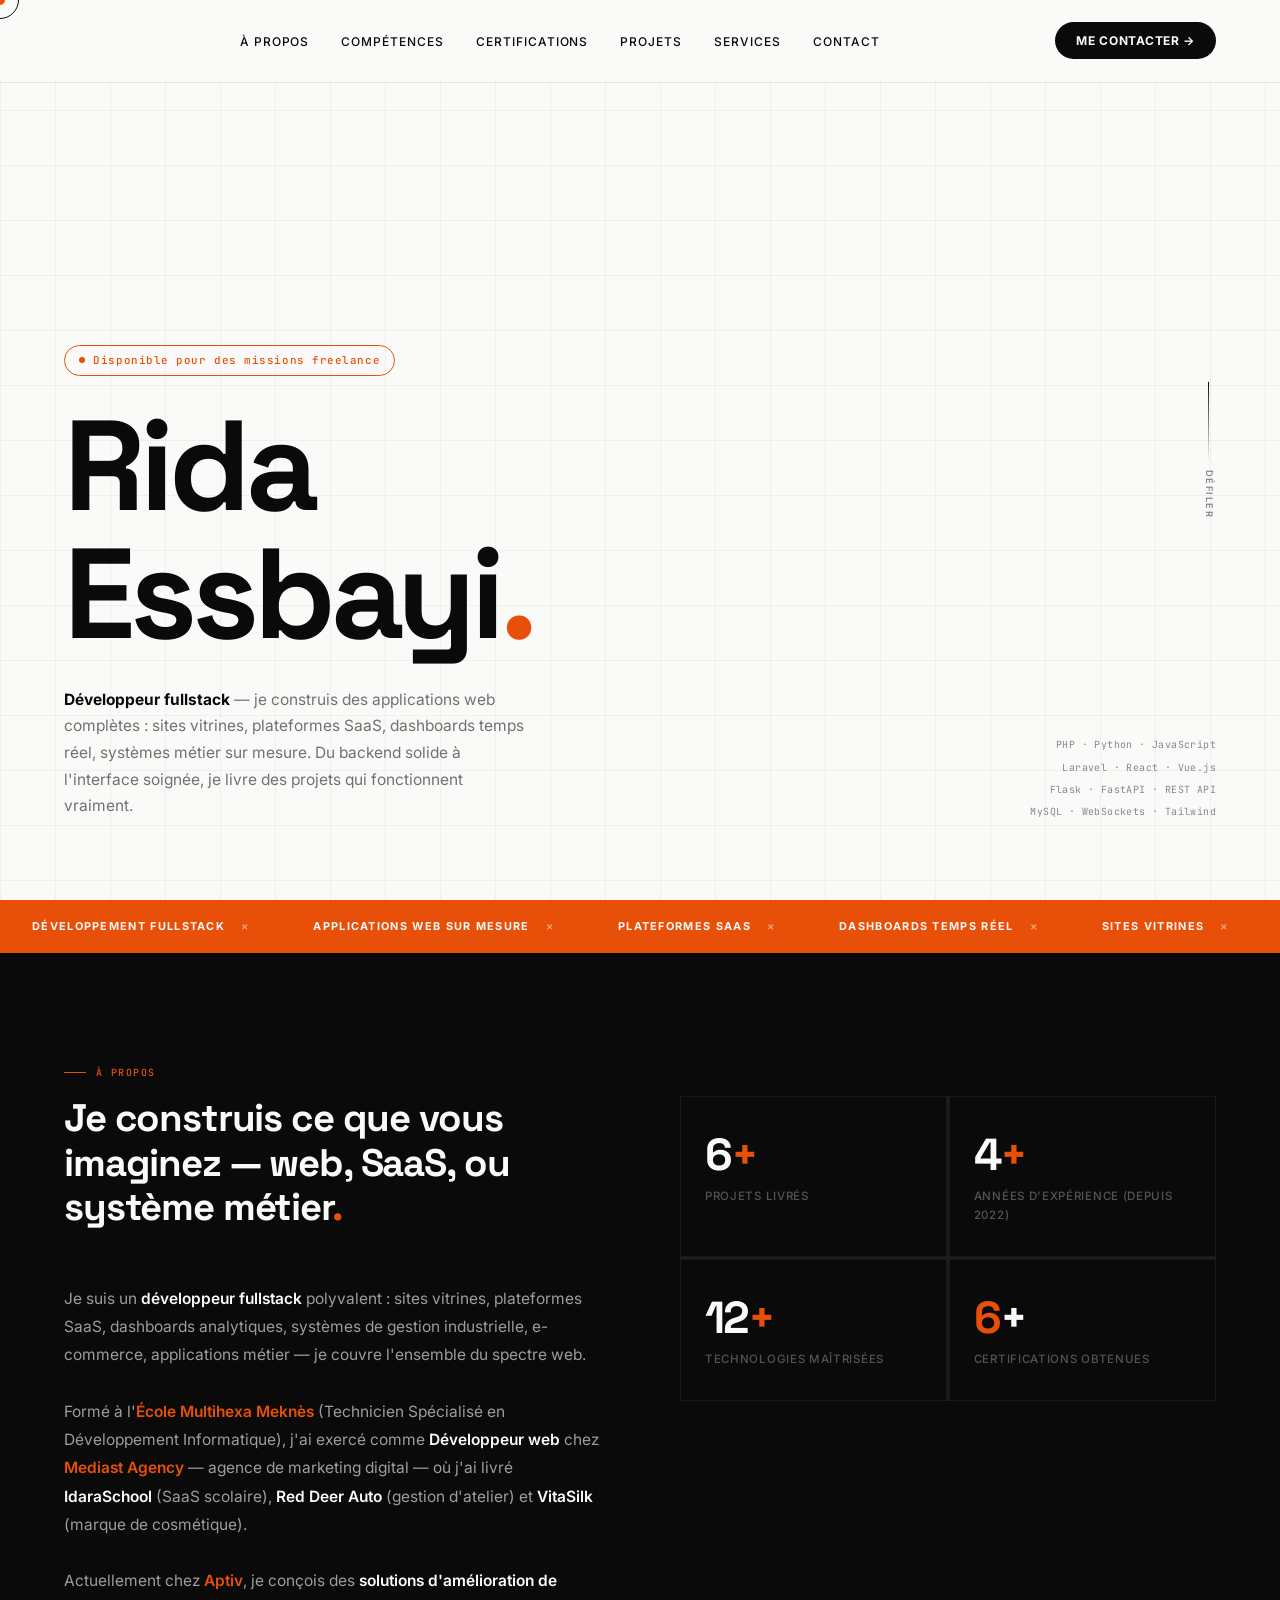
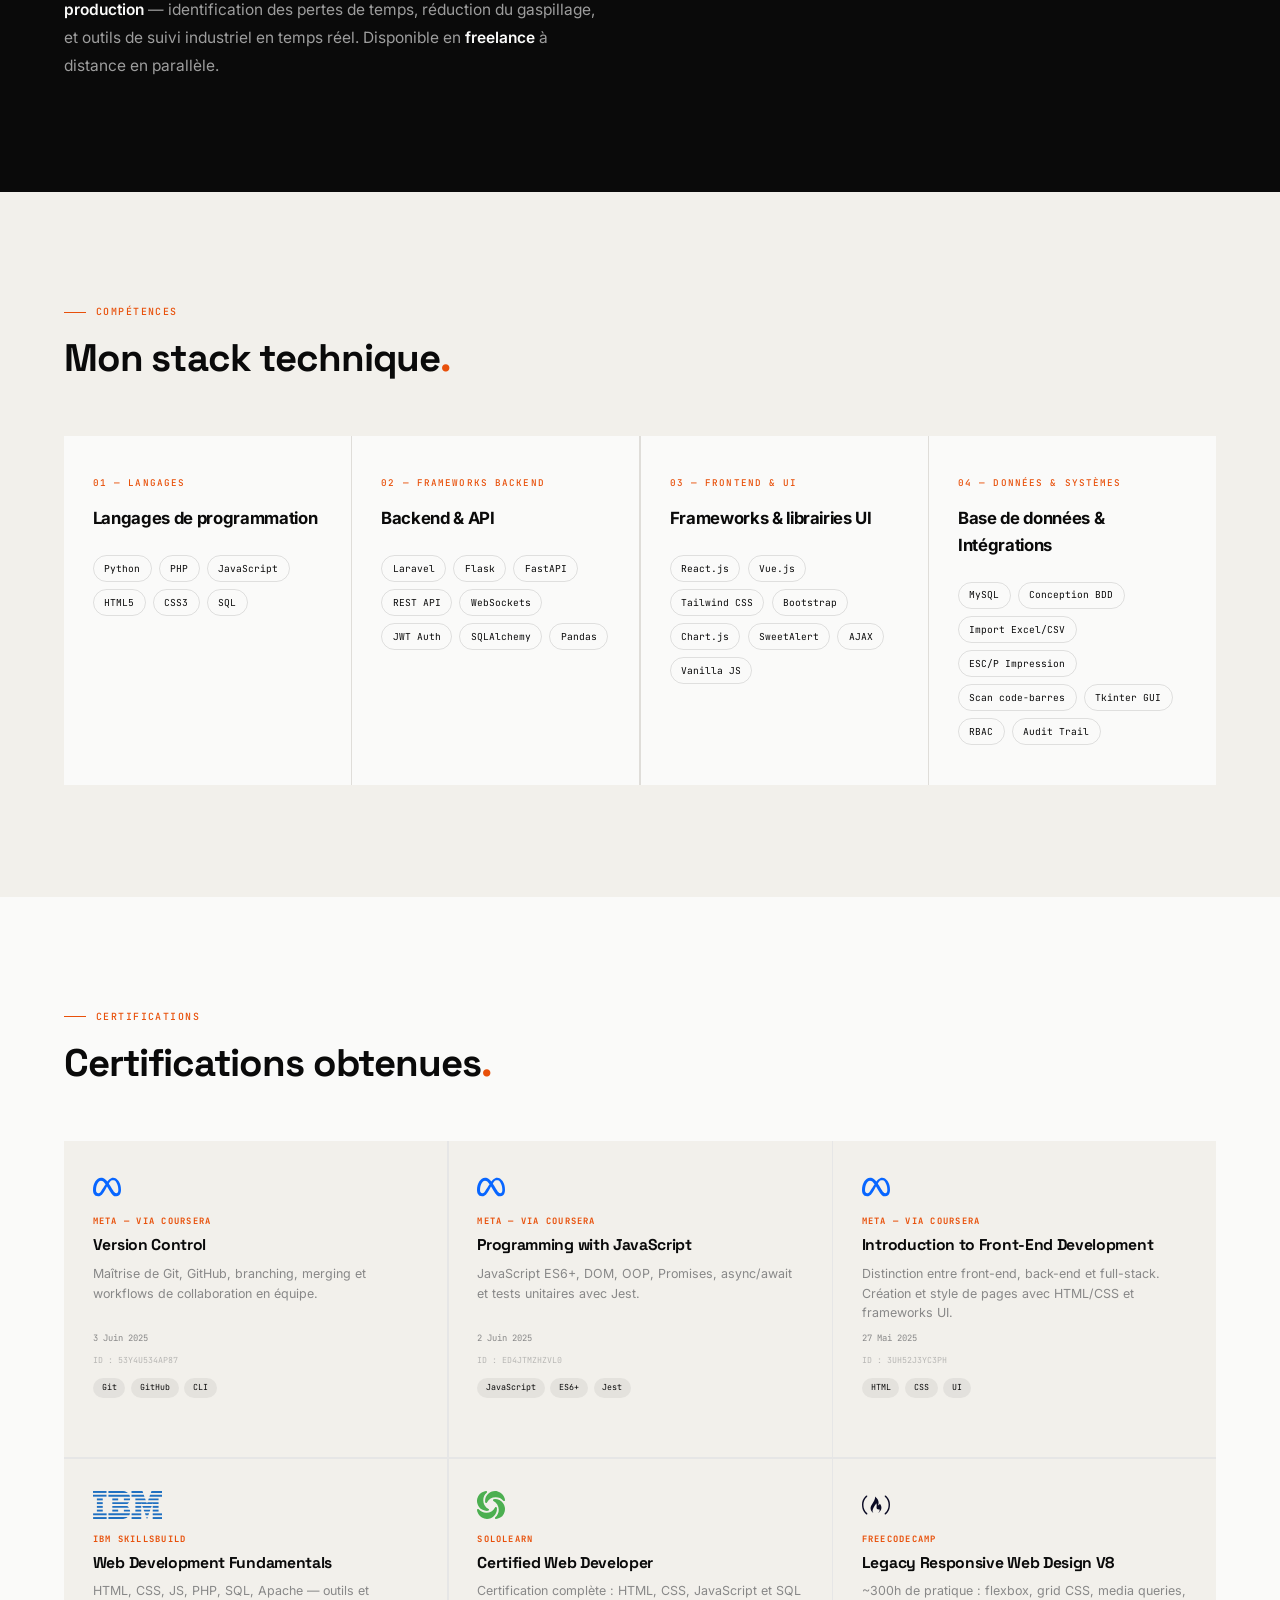
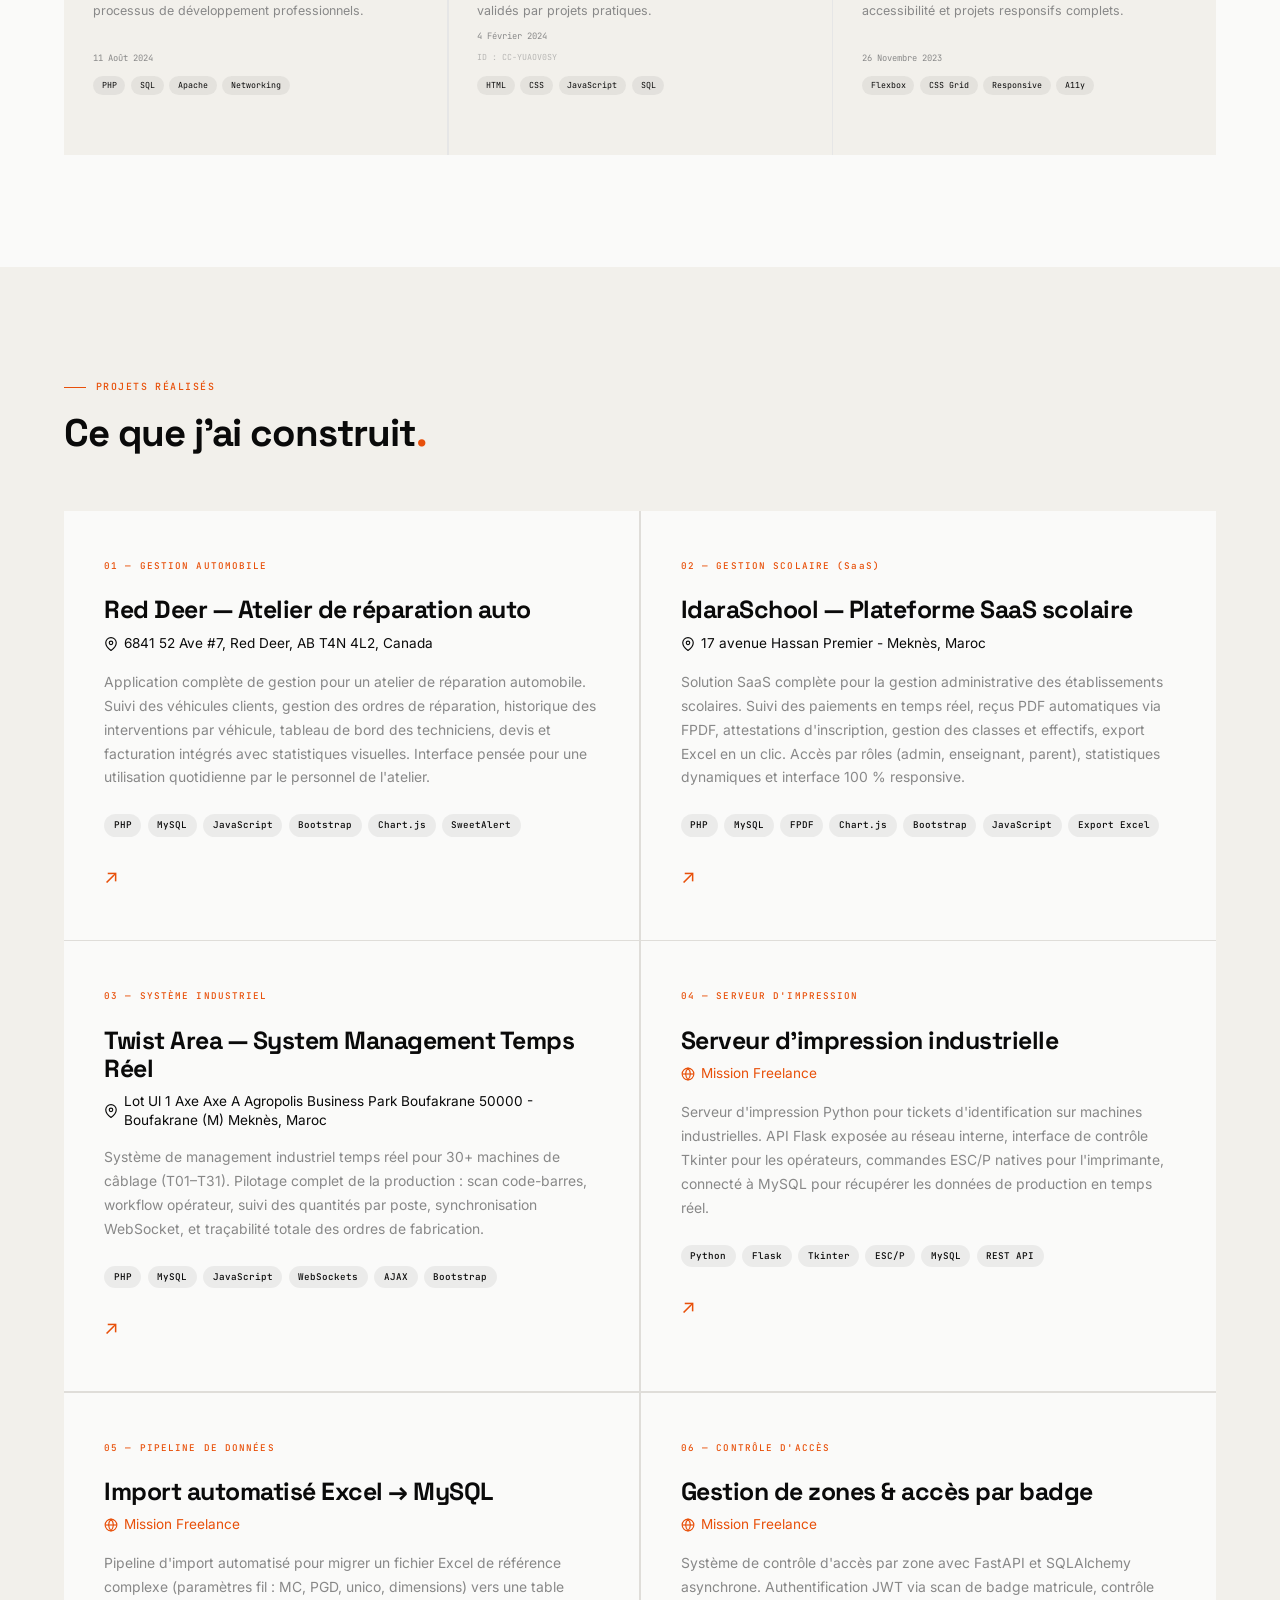
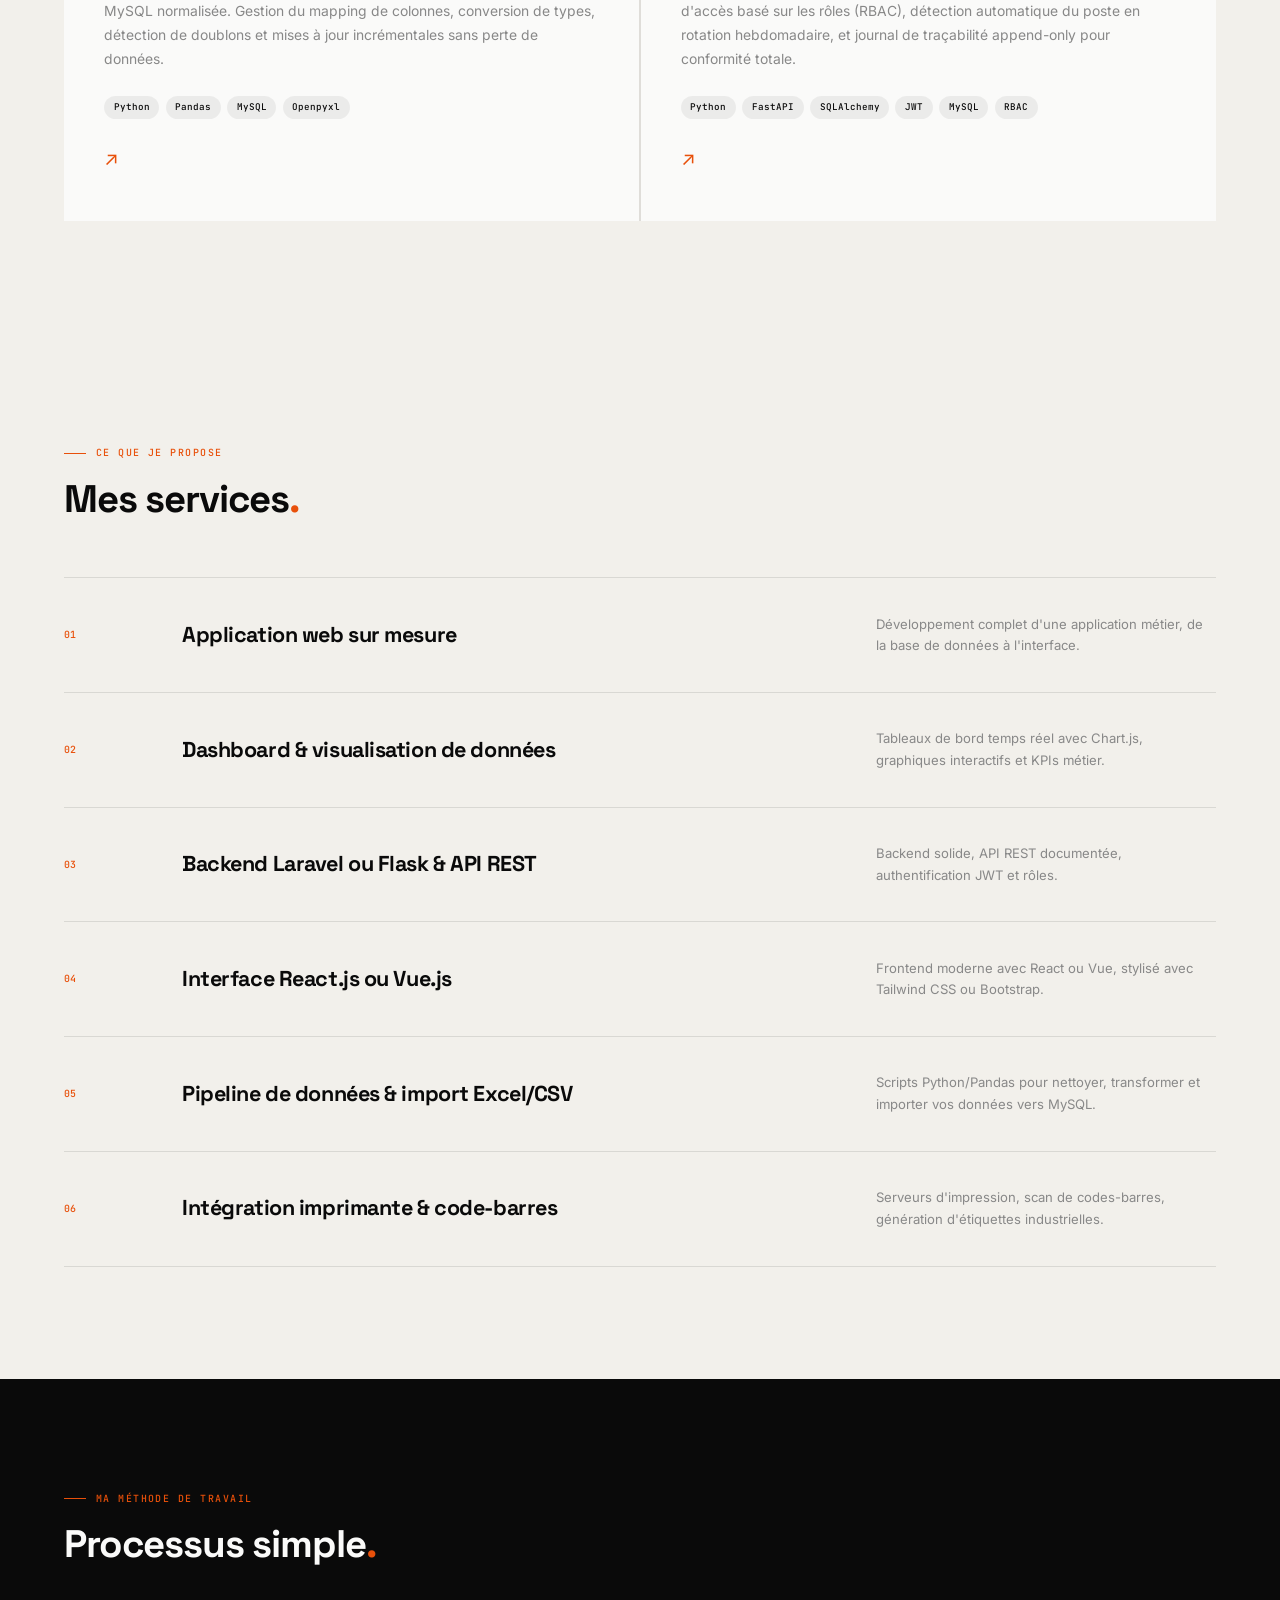
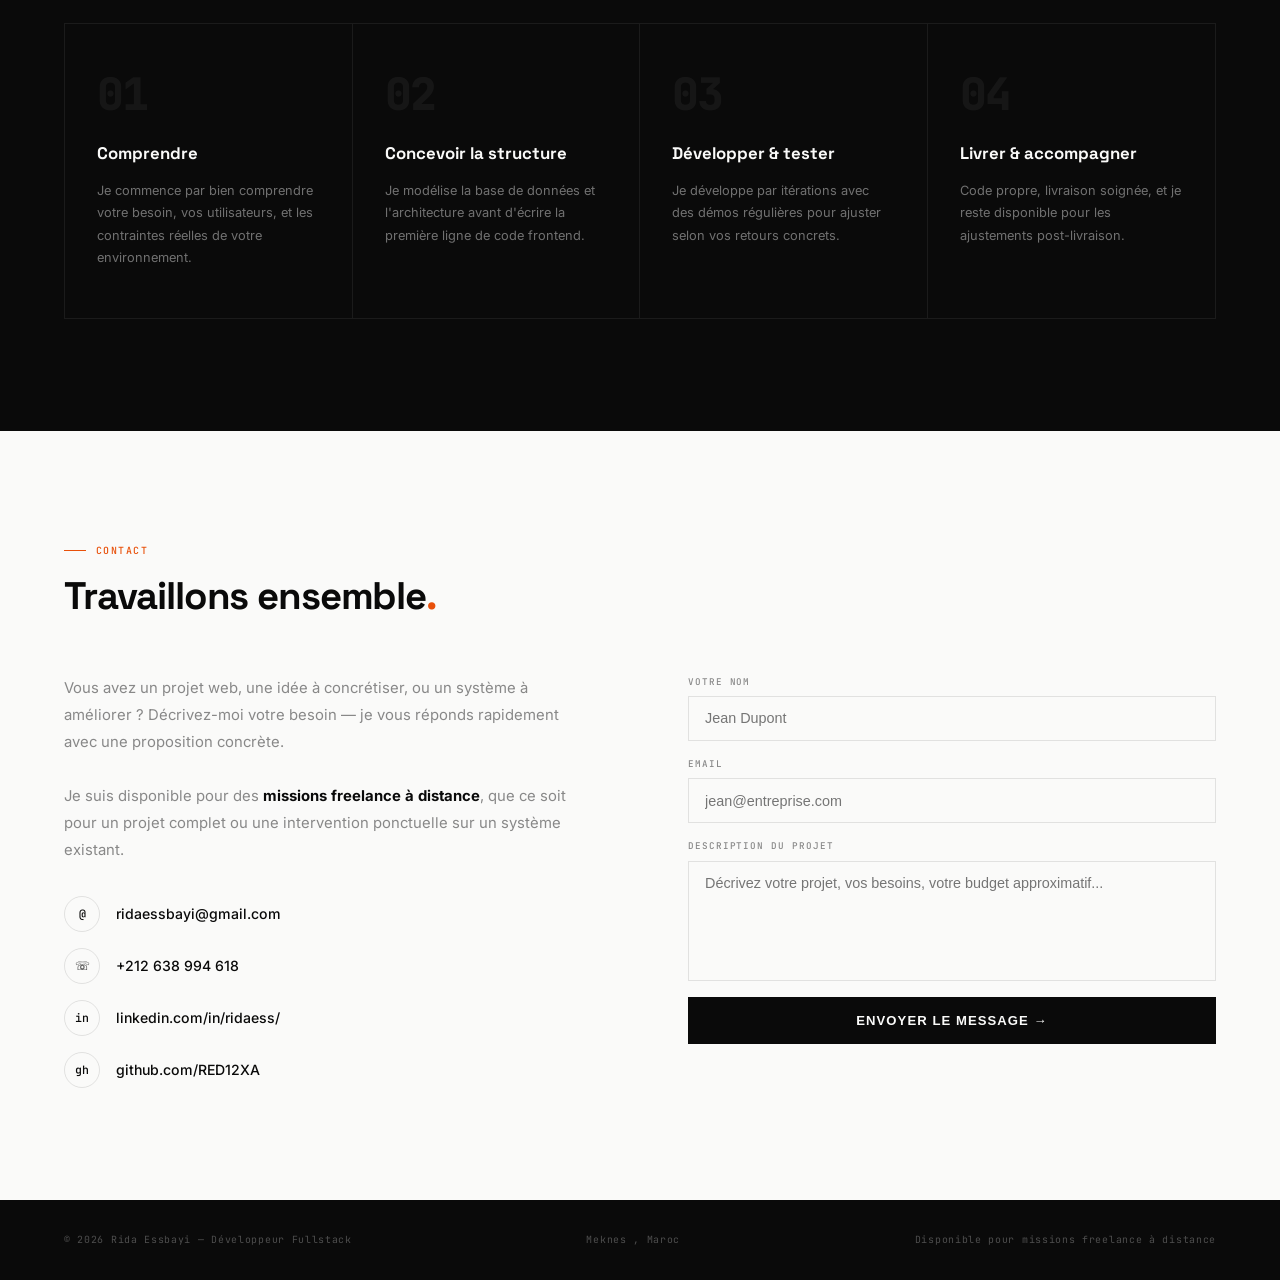
==== index.html @ 4b4733a6 "Initial commit" ====
<!DOCTYPE html>
<html lang="fr">
<head>
<meta charset="UTF-8">
<meta name="viewport" content="width=device-width, initial-scale=1.0">
<title>Rida Essbayi — Développeur Fullstack</title>
<link rel="preconnect" href="https://fonts.googleapis.com">
<link href="https://fonts.googleapis.com/css2?family=Space+Grotesk:wght@400;500;600;700&family=Inter:wght@400;500;600&family=JetBrains+Mono:wght@300;400;500&display=swap" rel="stylesheet">
<style>
:root {
  --noir: #0a0a0a;
  --blanc: #fafaf9;
  --accent: #e8500a;
  --clair: #f2f0eb;
  --gris: #888;
  --bordure: rgba(0,0,0,0.09);
}
*, *::before, *::after { box-sizing: border-box; margin: 0; padding: 0; }
html { scroll-behavior: smooth; }
body {
  font-family: 'Inter', sans-serif;
  background: var(--blanc);
  color: var(--noir);
  overflow-x: hidden;
  cursor: none;
  line-height: 1.6;
}
.curseur {
  position: fixed; width: 10px; height: 10px;
  background: var(--accent); border-radius: 50%;
  pointer-events: none; z-index: 9999;
  transform: translate(-50%,-50%);
}
.curseur-ring {
  position: fixed; width: 38px; height: 38px;
  border: 1.5px solid var(--noir); border-radius: 50%;
  pointer-events: none; z-index: 9998;
  transform: translate(-50%,-50%);
  transition: width .3s, height .3s, border-color .25s;
}
body:has(a:hover) .curseur-ring,
body:has(button:hover) .curseur-ring { width: 58px; height: 58px; border-color: var(--accent); }
nav {
  position: fixed; top: 0; left: 0; right: 0; z-index: 200;
  display: flex; justify-content: space-between; align-items: center;
  padding: 1.4rem 4rem;
  background: rgba(250,250,249,0.88);
  backdrop-filter: blur(24px);
  border-bottom: 1px solid var(--bordure);
}
.nav-logo {
  font-family: 'Space Grotesk', sans-serif;
  font-size: 1.1rem; font-weight: 700; letter-spacing: -.03em;
  text-decoration: none; color: var(--noir);
}
.nav-logo span { color: var(--accent); }
.nav-liens { display: flex; gap: 2rem; list-style: none; }
.nav-liens a {
  font-size: .75rem; font-weight: 500; letter-spacing: .08em;
  text-transform: uppercase; text-decoration: none;
  color: var(--noir); opacity: .45; transition: opacity .2s;
}
.nav-liens a:hover { opacity: 1; }
.nav-cta {
  font-size: .75rem; font-weight: 700; letter-spacing: .06em;
  text-transform: uppercase; text-decoration: none;
  color: var(--blanc); background: var(--noir);
  padding: .55rem 1.3rem; border-radius: 2rem;
  transition: background .2s, transform .2s;
}
.nav-cta:hover { background: var(--accent); transform: scale(1.04); }
#hero {
  min-height: 100vh;
  display: flex; flex-direction: column; justify-content: flex-end;
  padding: 7rem 4rem 5rem; position: relative; overflow: hidden;
}
.hero-grille {
  position: absolute; inset: 0;
  background-image:
    linear-gradient(rgba(0,0,0,.045) 1px, transparent 1px),
    linear-gradient(90deg, rgba(0,0,0,.045) 1px, transparent 1px);
  background-size: 55px 55px;
  animation: grilleMove 18s linear infinite;
}
@keyframes grilleMove {
  0% { background-position: 0 0; }
  100% { background-position: 55px 55px; }
}
.hero-badge {
  display: inline-flex; align-items: center; gap: .5rem;
  font-family: 'JetBrains Mono', monospace;
  font-size: .68rem; font-weight: 500; letter-spacing: .05em;
  color: var(--accent); border: 1px solid var(--accent);
  padding: .38rem .9rem; border-radius: 2rem;
  margin-bottom: 1.6rem; width: fit-content;
  opacity: 0; animation: fadeUp .8s .2s forwards;
}
.point-pulse {
  width: 6px; height: 6px; background: var(--accent);
  border-radius: 50%; animation: pulse 2s infinite;
}
@keyframes pulse { 0%,100%{opacity:1;transform:scale(1);} 50%{opacity:.4;transform:scale(.65);} }
.hero-nom {
  font-family: 'Space Grotesk', sans-serif;
  font-size: clamp(3.8rem, 10vw, 10rem); font-weight: 700;
  letter-spacing: -.04em; line-height: 1; margin-bottom: 1.8rem;
  opacity: 0; animation: fadeUp .8s .4s forwards;
}
.hero-nom .acc { color: var(--accent); }
.hero-rangee {
  display: flex; justify-content: space-between; align-items: flex-end; gap: 2rem;
  opacity: 0; animation: fadeUp .8s .6s forwards;
}
.hero-desc {
  max-width: 460px; font-size: .97rem; font-weight: 400;
  font-family: 'Inter', sans-serif;
  line-height: 1.72; color: rgba(0,0,0,.55);
}
.hero-desc strong { color: var(--noir); font-weight: 700; }
.hero-tags { display: flex; flex-direction: column; align-items: flex-end; gap: .4rem; }
.hero-tag {
  font-family: 'JetBrains Mono', monospace;
  font-size: .62rem; color: var(--gris); letter-spacing: .04em;
}
.hero-scroll {
  position: absolute; right: 4rem; top: 50%;
  transform: translateY(-50%);
  display: flex; flex-direction: column; align-items: center; gap: .5rem;
  opacity: 0; animation: fadeIn 1s 1.2s forwards;
}
.hero-scroll span {
  font-size: .58rem; font-weight: 600; letter-spacing: .16em;
  text-transform: uppercase; color: var(--gris); writing-mode: vertical-rl;
}
.ligne-scroll {
  width: 1px; height: 80px;
  background: linear-gradient(to bottom, var(--noir), transparent);
  animation: ligneScroll 2.2s ease-in-out infinite;
}
@keyframes ligneScroll {
  0%{transform:scaleY(0);transform-origin:top;}
  50%{transform:scaleY(1);transform-origin:top;}
  51%{transform-origin:bottom;}
  100%{transform:scaleY(0);transform-origin:bottom;opacity:0;}
}
@keyframes fadeUp { from{opacity:0;transform:translateY(28px);} to{opacity:1;transform:translateY(0);} }
@keyframes fadeIn { from{opacity:0;} to{opacity:1;} }
.marquee-bande { background: var(--accent); padding: 1.1rem 0; overflow: hidden; }
.marquee-piste { display: flex; white-space: nowrap; animation: marquee 22s linear infinite; }
.marquee-item {
  font-size: .68rem; font-weight: 700; letter-spacing: .12em;
  text-transform: uppercase; color: var(--blanc);
  padding: 0 2rem; display: inline-flex; align-items: center; gap: 1rem;
}
.marquee-item::after { content: '×'; opacity: .45; }
@keyframes marquee { from{transform:translateX(0);} to{transform:translateX(-50%);} }
section { padding: 7rem 4rem; }
.label-section {
  font-family: 'JetBrains Mono', monospace;
  font-size: .62rem; font-weight: 500; letter-spacing: .15em;
  text-transform: uppercase; color: var(--accent);
  margin-bottom: 1rem;
  display: flex; align-items: center; gap: .6rem;
}
.label-section::before { content:''; display:block; width:22px; height:1px; background:var(--accent); }
.titre-section {
  font-family: 'Space Grotesk', sans-serif;
  font-size: clamp(1.75rem, 3vw, 2.6rem); font-weight: 700;
  letter-spacing: -.03em; line-height: 1.15; margin-bottom: 3.5rem;
}
#apropos { background: var(--noir); color: var(--blanc); }
#apropos .label-section { color: var(--accent); }
#apropos .label-section::before { background: var(--accent); }
.apropos-grille { display: grid; grid-template-columns: 1fr 1fr; gap: 5rem; align-items: start; }
.apropos-texte { font-family: 'Inter', sans-serif; font-size: .97rem; line-height: 1.82; color: rgba(255,255,255,.6); }
.apropos-texte strong { color: var(--blanc); font-weight: 600; }
.apropos-texte em { color: var(--accent); font-style: normal; font-weight: 600; }
.stats-grille { display: grid; grid-template-columns: 1fr 1fr; gap: 1.5px; background: rgba(255,255,255,.08); }
.stat-box { background: var(--noir); padding: 2rem 1.5rem; border: 1px solid rgba(255,255,255,.06); }
.stat-chiffre { font-family: 'Space Grotesk', sans-serif; font-size: 2.8rem; font-weight: 700; letter-spacing: -.04em; color: var(--blanc); line-height: 1.15; margin-bottom: .4rem; }
.stat-chiffre span { color: var(--accent); }
.stat-libelle { font-size: .72rem; font-weight: 500; letter-spacing: .06em; text-transform: uppercase; color: rgba(255,255,255,.3); }
#competences { background: var(--clair); }
.comp-grille { display: grid; grid-template-columns: repeat(4, 1fr); gap: 1.5px; background: rgba(0,0,0,.08); }
.comp-categorie { background: var(--blanc); padding: 2.5rem 1.8rem; transition: background .35s, color .35s; }
.comp-categorie:hover { background: var(--noir); color: var(--blanc); }
.comp-cat-label {
  font-family: 'JetBrains Mono', monospace;
  font-size: .58rem; font-weight: 500; letter-spacing: .12em;
  text-transform: uppercase; color: var(--accent); margin-bottom: .9rem;
}
.comp-cat-titre { font-size: 1.05rem; font-weight: 700; letter-spacing: -.02em; margin-bottom: 1.4rem; transition: color .35s; }
.comp-categorie:hover .comp-cat-titre { color: var(--blanc); }
.comp-liste { list-style: none; display: flex; flex-wrap: wrap; gap: .45rem; }
.comp-pill {
  font-family: 'JetBrains Mono', monospace; font-size: .6rem;
  padding: .3rem .65rem; border: 1px solid rgba(0,0,0,.11);
  border-radius: 2rem; color: var(--noir); transition: all .35s;
}
.comp-categorie:hover .comp-pill { border-color: rgba(255,255,255,.14); color: rgba(255,255,255,.62); }
.comp-categorie:hover .comp-pill.star { background: var(--accent); border-color: var(--accent); color: var(--blanc); }
#certifications { background: var(--blanc); }
.cert-grille { display: grid; grid-template-columns: repeat(3, 1fr); gap: 1.5px; background: rgba(0,0,0,.08); }
.cert-carte {
  background: var(--clair); padding: 2rem 1.8rem;
  cursor: pointer;
  transition: background .3s, box-shadow .3s;
  position: relative; overflow: hidden;
  display: flex; flex-direction: column; gap: .5rem;
}
.cert-carte::after {
  content:''; position:absolute; top:0; left:0;
  width:3px; height:100%; background:var(--accent);
  transform:scaleY(0); transform-origin:top;
  transition:transform .4s ease;
}
.cert-carte:hover::after { transform: scaleY(1); }
.cert-carte:hover { background: var(--blanc); box-shadow: 0 8px 32px rgba(0,0,0,.08); }
.cert-logo { margin-bottom: .3rem; display:flex; align-items:center; }
.cert-logo svg { height: 28px; width: auto; }
.cert-platform {
  font-family: 'JetBrains Mono', monospace;
  font-size: .55rem; font-weight: 700; letter-spacing: .14em;
  text-transform: uppercase; color: var(--accent);
}
.cert-titre {
  font-family: 'Space Grotesk', sans-serif;
  font-size: .98rem; font-weight: 700; letter-spacing: -.02em;
  line-height: 1.25; color: var(--noir);
}
.cert-desc {
  font-family: 'Inter', sans-serif;
  font-size: .78rem; line-height: 1.6; color: var(--gris);
  flex: 1;
}
.cert-date {
  font-family: 'JetBrains Mono', monospace;
  font-size: .55rem; color: var(--gris);
}
.cert-id {
  font-family: 'JetBrains Mono', monospace;
  font-size: .52rem; color: var(--gris); opacity: .55;
}
.cert-skills { display: flex; flex-wrap: wrap; gap: .35rem; margin-top: .2rem; }
.cert-skill {
  font-family: 'JetBrains Mono', monospace; font-size: .52rem;
  padding: .2rem .55rem; background: rgba(0,0,0,.06);
  border-radius: 2rem; color: var(--noir);
}
.cert-click-hint {
  font-family: 'JetBrains Mono', monospace; font-size: .52rem;
  color: var(--accent); opacity: 0; margin-top: .4rem;
  transition: opacity .3s; letter-spacing: .06em;
}
.cert-carte:hover .cert-click-hint { opacity: 1; }
/* Modal */
.cert-modal-overlay {
  position: fixed; inset: 0; z-index: 1000;
  background: rgba(10,10,10,.88);
  backdrop-filter: blur(12px);
  display: flex; align-items: center; justify-content: center;
  padding: 1.5rem; opacity: 0; pointer-events: none;
  transition: opacity .35s ease;
}
.cert-modal-overlay.open { opacity: 1; pointer-events: all; }
.cert-modal {
  background: var(--blanc); max-width: 660px; width: 100%;
  max-height: 90vh; overflow-y: auto;
  position: relative;
  transform: translateY(30px) scale(.97);
  transition: transform .35s cubic-bezier(.4,0,.2,1);
}
.cert-modal-overlay.open .cert-modal { transform: translateY(0) scale(1); }
.cert-modal-header {
  padding: 2rem 2.5rem 1.5rem;
  border-bottom: 1px solid rgba(0,0,0,.08);
  display: flex; justify-content: space-between; align-items: flex-start; gap: 1rem;
}
.cert-modal-logo svg { height: 38px; width: auto; }
.cert-modal-close {
  background: none; border: none; cursor: pointer;
  font-size: 1.4rem; color: var(--gris); line-height: 1;
  padding: .2rem .4rem; transition: color .2s; flex-shrink: 0;
}
.cert-modal-close:hover { color: var(--noir); }
.cert-modal-body { padding: 2rem 2.5rem; }
.cert-modal-platform {
  font-family: 'JetBrains Mono', monospace;
  font-size: .6rem; font-weight: 700; letter-spacing: .14em;
  text-transform: uppercase; color: var(--accent); margin-bottom: .5rem;
}
.cert-modal-titre {
  font-family: 'Space Grotesk', sans-serif;
  font-size: 1.55rem; font-weight: 700; letter-spacing: -.03em;
  line-height: 1.2; margin-bottom: 1rem; color: var(--noir);
}
.cert-modal-desc {
  font-family: 'Inter', sans-serif;
  font-size: .9rem; line-height: 1.75; color: var(--gris); margin-bottom: 1.5rem;
}
.cert-modal-meta { display: flex; flex-wrap: wrap; gap: 1.5rem; margin-bottom: 1.5rem; }
.cert-modal-meta-item { display: flex; flex-direction: column; gap: .2rem; }
.cert-modal-meta-label {
  font-family: 'JetBrains Mono', monospace;
  font-size: .52rem; letter-spacing: .1em; text-transform: uppercase; color: var(--gris);
}
.cert-modal-meta-value {
  font-family: 'JetBrains Mono', monospace;
  font-size: .78rem; font-weight: 600; color: var(--noir);
}
.cert-modal-skills { display: flex; flex-wrap: wrap; gap: .4rem; margin-bottom: 2rem; }
.cert-modal-skill {
  font-family: 'JetBrains Mono', monospace; font-size: .6rem;
  padding: .28rem .7rem; border: 1px solid rgba(0,0,0,.12);
  border-radius: 2rem; color: var(--noir);
}
.cert-modal-verify {
  display: inline-flex; align-items: center; gap: .5rem;
  font-family: 'Space Grotesk', sans-serif;
  font-size: .82rem; font-weight: 600;
  color: var(--blanc); background: var(--noir);
  padding: .8rem 1.6rem; text-decoration: none;
  transition: background .2s;
}
.cert-modal-verify:hover { background: var(--accent); }
@media(max-width:900px){
  .cert-grille{grid-template-columns:1fr 1fr;}
  .cert-modal-header{padding:1.5rem 1.5rem 1.2rem;}
  .cert-modal-body{padding:1.5rem;}
}
@media(max-width:520px){
  .cert-grille{grid-template-columns:1fr;}
  .cert-modal-titre{font-size:1.2rem;}
  .cert-modal{max-height:95vh;}
}
#projets { background: var(--clair); }
.projets-grille { display: grid; grid-template-columns: repeat(2, 1fr); gap: 1.5px; background: rgba(0,0,0,.08); }
.projet-carte {
  background: var(--blanc); padding: 3rem 2.5rem;
  position: relative; overflow: hidden; cursor: pointer; transition: background .3s;
}
.projet-carte::before {
  content:''; position:absolute; bottom:0; left:0;
  width:100%; height:3px; background: var(--accent);
  transform:scaleX(0); transform-origin:left;
  transition:transform .45s cubic-bezier(.4,0,.2,1);
}
.projet-carte:hover::before { transform: scaleX(1); }
.projet-carte:hover { background: var(--clair); }
.projet-num { font-family:'JetBrains Mono',monospace; font-size:.58rem; font-weight:500; letter-spacing:.12em; color:var(--accent); margin-bottom:1.4rem; display:block; }
.projet-titre { font-family: 'Space Grotesk', sans-serif; font-size:1.55rem; font-weight:700; letter-spacing:-.02em; line-height:1.15; margin-bottom:1rem; }
.projet-desc { font-family: 'Inter', sans-serif; font-size:.87rem; line-height:1.72; color:var(--gris); margin-bottom:1.5rem; }
.projet-stack { display:flex; flex-wrap:wrap; gap:.4rem; margin-bottom:1.5rem; }
.stack-tag { font-family:'JetBrains Mono',monospace; font-size:.58rem; padding:.25rem .6rem; background:rgba(0,0,0,.06); border-radius:2rem; color:var(--noir); font-weight:500; }
.projet-fleche { font-size:1.2rem; color:var(--accent); transition:transform .3s; display:inline-block; }
.projet-carte:hover .projet-fleche { transform: translate(4px,-4px); }
#services { background: var(--clair); }
.services-liste { border-top: 1px solid rgba(0,0,0,.1); }
.service-item {
  display: grid; grid-template-columns: 70px 1fr auto;
  align-items: center; gap: 3rem; padding: 2.2rem 0;
  border-bottom: 1px solid rgba(0,0,0,.1);
  cursor: pointer; transition: padding .3s;
}
.service-item:hover { padding-left: 1rem; }
.service-num { font-family:'JetBrains Mono',monospace; font-size:.62rem; font-weight:500; color:var(--accent); }
.service-nom { font-family: 'Space Grotesk', sans-serif; font-size:1.35rem; font-weight:700; letter-spacing:-.02em; transition:color .3s; }
.service-item:hover .service-nom { color: var(--accent); }
.service-desc { max-width:340px; font-family: 'Inter', sans-serif; font-size:.82rem; line-height:1.65; color:var(--gris); }
#processus { background: var(--noir); color: var(--blanc); }
#processus .label-section { color: var(--accent); }
#processus .label-section::before { background: var(--accent); }
.processus-etapes { display:grid; grid-template-columns:repeat(4,1fr); gap:0; border:1px solid rgba(255,255,255,.07); }
.etape { padding:3rem 2rem; border-right:1px solid rgba(255,255,255,.07); position:relative; overflow:hidden; }
.etape:last-child { border-right: none; }
.etape::after { content:''; position:absolute; top:0; left:0; width:100%; height:2px; background:var(--accent); transform:scaleX(0); transform-origin:left; transition:transform .5s ease; }
.etape:hover::after { transform: scaleX(1); }
.etape-num { font-family:'JetBrains Mono',monospace; font-size:2.8rem; font-weight:800; letter-spacing:-.04em; color:rgba(255,255,255,.05); line-height:1; margin-bottom:1.5rem; }
.etape-titre { font-family: 'Space Grotesk', sans-serif; font-size:1.05rem; font-weight:700; margin-bottom:.8rem; }
.etape-desc { font-family: 'Inter', sans-serif; font-size:.8rem; line-height:1.75; color:rgba(255,255,255,.42); }
#contact { background: var(--blanc); }
.contact-inner { display:grid; grid-template-columns:1fr 1fr; gap:6rem; align-items:start; }
.contact-texte { font-family: 'Inter', sans-serif; font-size:.93rem; line-height:1.82; color:var(--gris); margin-bottom:2rem; }
.contact-texte strong { color: var(--noir); }
.contact-liens { display:flex; flex-direction:column; gap:1rem; }
.contact-lien { display:flex; align-items:center; gap:1rem; font-size:.88rem; font-weight:500; text-decoration:none; color:var(--noir); transition:color .2s; }
.contact-lien:hover { color: var(--accent); }
.contact-icone { width:36px; height:36px; border:1px solid rgba(0,0,0,.1); border-radius:50%; display:flex; align-items:center; justify-content:center; font-size:.72rem; font-family:'JetBrains Mono',monospace; transition:background .2s, border-color .2s; }
.contact-lien:hover .contact-icone { background:var(--accent); border-color:var(--accent); color:var(--blanc); }
.contact-form { display:flex; flex-direction:column; gap:1rem; }
.form-groupe { display:flex; flex-direction:column; gap:.4rem; }
.form-label { font-family:'JetBrains Mono',monospace; font-size:.58rem; font-weight:500; letter-spacing:.1em; text-transform:uppercase; color:var(--gris); }
.form-input, .form-textarea { font-family:'Syne',sans-serif; font-size:.9rem; padding:.85rem 1rem; border:1px solid rgba(0,0,0,.1); border-radius:0; background:var(--blanc); color:var(--noir); outline:none; transition:border-color .2s; resize:none; }
.form-input:focus, .form-textarea:focus { border-color: var(--accent); }
.form-textarea { min-height:120px; }
.form-btn { font-family:'Syne',sans-serif; font-size:.82rem; font-weight:700; letter-spacing:.08em; text-transform:uppercase; padding:1rem 2rem; background:var(--noir); color:var(--blanc); border:none; cursor:none; transition:background .2s, transform .2s; }
.form-btn:hover { background:var(--accent); transform:translateY(-2px); }
footer { padding:2rem 4rem; background:var(--noir); color:rgba(255,255,255,.28); display:flex; justify-content:space-between; align-items:center; font-family:'JetBrains Mono',monospace; font-size:.62rem; letter-spacing:.07em; }
.reveal { opacity:0; transform:translateY(36px); transition:opacity .7s ease, transform .7s ease; }
.reveal.visible { opacity:1; transform:translateY(0); }
.rd1{transition-delay:.1s;} .rd2{transition-delay:.2s;} .rd3{transition-delay:.3s;} .rd4{transition-delay:.4s;}
@media(max-width:900px){
  nav{padding:1.2rem 1.5rem;}
  .nav-liens{display:none;}
  #hero,section{padding-left:1.5rem;padding-right:1.5rem;}
  .hero-scroll{display:none;}
  .apropos-grille,.contact-inner{grid-template-columns:1fr;gap:3rem;}
  .comp-grille{grid-template-columns:1fr 1fr;}
  .cert-grille{grid-template-columns:1fr 1fr;}
  .projets-grille{grid-template-columns:1fr;}
  .processus-etapes{grid-template-columns:1fr 1fr;}
  footer{flex-direction:column;gap:.5rem;text-align:center;}
  .service-item{grid-template-columns:50px 1fr;}
  .service-desc{display:none;}
}
@media(max-width:520px){
  .comp-grille{grid-template-columns:1fr;}
  .cert-grille{grid-template-columns:1fr;}
  .processus-etapes{grid-template-columns:1fr;}
  .hero-rangee{flex-direction:column;align-items:flex-start;}
}
</style>
</head>
<body>

<div class="curseur" id="curseur"></div>
<div class="curseur-ring" id="curseurRing"></div>

<nav>
  <a href="#" class="nav-logo"></a>
  <ul class="nav-liens">
    <li><a href="#apropos">À propos</a></li>
    <li><a href="#competences">Compétences</a></li>
    <li><a href="#certifications">Certifications</a></li>
    <li><a href="#projets">Projets</a></li>
    <li><a href="#services">Services</a></li>
    <li><a href="#contact">Contact</a></li>
  </ul>
  <a href="#contact" class="nav-cta">Me contacter →</a>
</nav>

<section id="hero">
  <div class="hero-grille"></div>
  <div class="hero-scroll">
    <div class="ligne-scroll"></div>
    <span>Défiler</span>
  </div>
  <div class="hero-badge">
    <div class="point-pulse"></div>
    Disponible pour des missions freelance
  </div>
  <h1 class="hero-nom">Rida<br>Essbayi<span class="acc">.</span></h1>
  <div class="hero-rangee">
    <p class="hero-desc">
      <strong>Développeur fullstack</strong> — je construis des applications web complètes : sites vitrines, plateformes SaaS, dashboards temps réel, systèmes métier sur mesure. Du backend solide à l'interface soignée, je livre des projets qui fonctionnent vraiment.
    </p>
    <div class="hero-tags">
      <span class="hero-tag">PHP · Python · JavaScript</span>
      <span class="hero-tag">Laravel · React · Vue.js</span>
      <span class="hero-tag">Flask · FastAPI · REST API</span>
      <span class="hero-tag">MySQL · WebSockets · Tailwind</span>
    </div>
  </div>
</section>

<div class="marquee-bande">
  <div class="marquee-piste">
    <span class="marquee-item">Développement Fullstack</span>
    <span class="marquee-item">Applications Web Sur Mesure</span>
    <span class="marquee-item">Plateformes SaaS</span>
    <span class="marquee-item">Dashboards Temps Réel</span>
    <span class="marquee-item">Sites Vitrines</span>
    <span class="marquee-item">Laravel · React · Vue.js</span>
    <span class="marquee-item">Python · PHP · MySQL</span>
    <span class="marquee-item">API REST · WebSockets</span>
    <span class="marquee-item">Développement Fullstack</span>
    <span class="marquee-item">Applications Web Sur Mesure</span>
    <span class="marquee-item">Plateformes SaaS</span>
    <span class="marquee-item">Dashboards Temps Réel</span>
    <span class="marquee-item">Sites Vitrines</span>
    <span class="marquee-item">Laravel · React · Vue.js</span>
    <span class="marquee-item">Python · PHP · MySQL</span>
    <span class="marquee-item">API REST · WebSockets</span>
  </div>
</div>

<section id="apropos">
  <div class="label-section">À propos</div>
  <div class="apropos-grille">
    <div class="reveal">
      <h2 class="titre-section" style="color:var(--blanc)">Je construis ce que vous imaginez — web, SaaS, ou système métier<span style="color:var(--accent)">.</span></h2>
      <p class="apropos-texte">
        Je suis un <strong>développeur fullstack</strong> polyvalent : sites vitrines, plateformes SaaS, dashboards analytiques, systèmes de gestion industrielle, e-commerce, applications métier — je couvre l'ensemble du spectre web.
        <br><br>
        Formé à l'<em>École Multihexa Meknès</em> (Technicien Spécialisé en Développement Informatique), j'ai exercé comme <strong>Développeur web</strong> chez <em>Mediast Agency</em> — agence de marketing digital — où j'ai livré <strong>IdaraSchool</strong> (SaaS scolaire), <strong>Red Deer Auto</strong> (gestion d'atelier) et <strong>VitaSilk</strong> (marque de cosmétique).
        <br><br>
        Actuellement chez <em>Aptiv</em>, je conçois des <strong>solutions d'amélioration de production</strong> — identification des pertes de temps, réduction du gaspillage, et outils de suivi industriel en temps réel. Disponible en <strong>freelance</strong> à distance en parallèle.
      </p>
    </div>
    <div class="reveal rd2">
      <div class="stats-grille">
        <div class="stat-box">
          <div class="stat-chiffre">6<span>+</span></div>
          <div class="stat-libelle">Projets livrés</div>
        </div>
        <div class="stat-box">
          <div class="stat-chiffre">4<span>+</span></div>
          <div class="stat-libelle">Années d'expérience (depuis 2022)</div>
        </div>
        <div class="stat-box">
          <div class="stat-chiffre">12<span>+</span></div>
          <div class="stat-libelle">Technologies maîtrisées</div>
        </div>
        <div class="stat-box">
          <div class="stat-chiffre" style="color:var(--accent)">6<span style="color:var(--blanc)">+</span></div>
          <div class="stat-libelle">Certifications obtenues</div>
        </div>
      </div>
    </div>
  </div>
</section>

<section id="competences">
  <div class="label-section reveal">Compétences</div>
  <h2 class="titre-section reveal">Mon stack technique<span style="color:var(--accent)">.</span></h2>
  <div class="comp-grille">
    <div class="comp-categorie reveal">
      <div class="comp-cat-label">01 — Langages</div>
      <div class="comp-cat-titre">Langages de programmation</div>
      <ul class="comp-liste">
        <li class="comp-pill star">Python</li>
        <li class="comp-pill star">PHP</li>
        <li class="comp-pill star">JavaScript</li>
        <li class="comp-pill star">HTML5</li>
        <li class="comp-pill star">CSS3</li>
        <li class="comp-pill">SQL</li>
      </ul>
    </div>
    <div class="comp-categorie reveal rd1">
      <div class="comp-cat-label">02 — Frameworks backend</div>
      <div class="comp-cat-titre">Backend & API</div>
      <ul class="comp-liste">
        <li class="comp-pill star">Laravel</li>
        <li class="comp-pill star">Flask</li>
        <li class="comp-pill">FastAPI</li>
        <li class="comp-pill">REST API</li>
        <li class="comp-pill">WebSockets</li>
        <li class="comp-pill">JWT Auth</li>
        <li class="comp-pill">SQLAlchemy</li>
        <li class="comp-pill">Pandas</li>
      </ul>
    </div>
    <div class="comp-categorie reveal rd2">
      <div class="comp-cat-label">03 — Frontend & UI</div>
      <div class="comp-cat-titre">Frameworks & librairies UI</div>
      <ul class="comp-liste">
        <li class="comp-pill star">React.js</li>
        <li class="comp-pill star">Vue.js</li>
        <li class="comp-pill star">Tailwind CSS</li>
        <li class="comp-pill star">Bootstrap</li>
        <li class="comp-pill star">Chart.js</li>
        <li class="comp-pill star">SweetAlert</li>
        <li class="comp-pill">AJAX</li>
        <li class="comp-pill">Vanilla JS</li>
      </ul>
    </div>
    <div class="comp-categorie reveal rd3">
      <div class="comp-cat-label">04 — Données & Systèmes</div>
      <div class="comp-cat-titre">Base de données & Intégrations</div>
      <ul class="comp-liste">
        <li class="comp-pill star">MySQL</li>
        <li class="comp-pill">Conception BDD</li>
        <li class="comp-pill">Import Excel/CSV</li>
        <li class="comp-pill">ESC/P Impression</li>
        <li class="comp-pill">Scan code-barres</li>
        <li class="comp-pill">Tkinter GUI</li>
        <li class="comp-pill">RBAC</li>
        <li class="comp-pill">Audit Trail</li>
      </ul>
    </div>
  </div>
</section>

<section id="certifications">
  <div class="label-section reveal">Certifications</div>
  <h2 class="titre-section reveal">Certifications obtenues<span style="color:var(--accent)">.</span></h2>
  <div class="cert-grille">

    <div class="cert-carte reveal" onclick="openCert('meta-vc')">
      <div class="cert-logo">
        <svg role="img" viewBox="0 0 24 24" height="28" fill="#0866FF" xmlns="http://www.w3.org/2000/svg"><path d="M6.915 4.03c-1.968 0-3.683 1.28-4.871 3.113C.704 9.208 0 11.883 0 14.449c0 .706.07 1.369.21 1.973a6.624 6.624 0 0 0 .265.86 5.297 5.297 0 0 0 .371.761c.696 1.159 1.818 1.927 3.593 1.927 1.497 0 2.633-.671 3.965-2.444.76-1.012 1.144-1.626 2.663-4.32l.756-1.339.186-.325c.061.1.121.196.183.3l2.152 3.595c.724 1.21 1.665 2.556 2.47 3.314 1.046.987 1.992 1.22 3.06 1.22 1.075 0 1.876-.355 2.455-.843a3.743 3.743 0 0 0 .81-.973c.542-.939.861-2.127.861-3.745 0-2.72-.681-5.357-2.084-7.45-1.282-1.912-2.957-2.93-4.716-2.93-1.047 0-2.088.467-3.053 1.308-.652.57-1.257 1.29-1.82 2.05-.69-.875-1.335-1.547-1.958-2.056-1.182-.966-2.315-1.303-3.454-1.303zm10.16 2.053c1.147 0 2.188.758 2.992 1.999 1.132 1.748 1.647 4.195 1.647 6.4 0 1.548-.368 2.9-1.839 2.9-.58 0-1.027-.23-1.664-1.004-.496-.601-1.343-1.878-2.832-4.358l-.617-1.028a44.908 44.908 0 0 0-1.255-1.98c.07-.109.141-.224.211-.327 1.12-1.667 2.118-2.602 3.358-2.602zm-10.201.553c1.265 0 2.058.791 2.675 1.446.307.327.737.871 1.234 1.579l-1.02 1.566c-.757 1.163-1.882 3.017-2.837 4.338-1.191 1.649-1.81 1.817-2.486 1.817-.524 0-1.038-.237-1.383-.794-.263-.426-.464-1.13-.464-2.046 0-2.221.63-4.535 1.66-6.088.454-.687.964-1.226 1.533-1.533a2.264 2.264 0 0 1 1.088-.285z"/></svg>
      </div>
      <div class="cert-platform">Meta — via Coursera</div>
      <div class="cert-titre">Version Control</div>
      <div class="cert-desc">Maîtrise de Git, GitHub, branching, merging et workflows de collaboration en équipe.</div>
      <div class="cert-date">3 Juin 2025</div>
      <div class="cert-id">ID : 53Y4U534AP87</div>
      <div class="cert-skills"><span class="cert-skill">Git</span><span class="cert-skill">GitHub</span><span class="cert-skill">CLI</span></div>
      <div class="cert-click-hint">Voir le certificat →</div>
    </div>

    <div class="cert-carte reveal rd1" onclick="openCert('meta-js')">
      <div class="cert-logo">
        <svg role="img" viewBox="0 0 24 24" height="28" fill="#0866FF" xmlns="http://www.w3.org/2000/svg"><path d="M6.915 4.03c-1.968 0-3.683 1.28-4.871 3.113C.704 9.208 0 11.883 0 14.449c0 .706.07 1.369.21 1.973a6.624 6.624 0 0 0 .265.86 5.297 5.297 0 0 0 .371.761c.696 1.159 1.818 1.927 3.593 1.927 1.497 0 2.633-.671 3.965-2.444.76-1.012 1.144-1.626 2.663-4.32l.756-1.339.186-.325c.061.1.121.196.183.3l2.152 3.595c.724 1.21 1.665 2.556 2.47 3.314 1.046.987 1.992 1.22 3.06 1.22 1.075 0 1.876-.355 2.455-.843a3.743 3.743 0 0 0 .81-.973c.542-.939.861-2.127.861-3.745 0-2.72-.681-5.357-2.084-7.45-1.282-1.912-2.957-2.93-4.716-2.93-1.047 0-2.088.467-3.053 1.308-.652.57-1.257 1.29-1.82 2.05-.69-.875-1.335-1.547-1.958-2.056-1.182-.966-2.315-1.303-3.454-1.303zm10.16 2.053c1.147 0 2.188.758 2.992 1.999 1.132 1.748 1.647 4.195 1.647 6.4 0 1.548-.368 2.9-1.839 2.9-.58 0-1.027-.23-1.664-1.004-.496-.601-1.343-1.878-2.832-4.358l-.617-1.028a44.908 44.908 0 0 0-1.255-1.98c.07-.109.141-.224.211-.327 1.12-1.667 2.118-2.602 3.358-2.602zm-10.201.553c1.265 0 2.058.791 2.675 1.446.307.327.737.871 1.234 1.579l-1.02 1.566c-.757 1.163-1.882 3.017-2.837 4.338-1.191 1.649-1.81 1.817-2.486 1.817-.524 0-1.038-.237-1.383-.794-.263-.426-.464-1.13-.464-2.046 0-2.221.63-4.535 1.66-6.088.454-.687.964-1.226 1.533-1.533a2.264 2.264 0 0 1 1.088-.285z"/></svg>
      </div>
      <div class="cert-platform">Meta — via Coursera</div>
      <div class="cert-titre">Programming with JavaScript</div>
      <div class="cert-desc">JavaScript ES6+, DOM, OOP, Promises, async/await et tests unitaires avec Jest.</div>
      <div class="cert-date">2 Juin 2025</div>
      <div class="cert-id">ID : ED4JTMZHZVL0</div>
      <div class="cert-skills"><span class="cert-skill">JavaScript</span><span class="cert-skill">ES6+</span><span class="cert-skill">Jest</span></div>
      <div class="cert-click-hint">Voir le certificat →</div>
    </div>

    <div class="cert-carte reveal rd2" onclick="openCert('meta-intro')">
      <div class="cert-logo">
        <svg role="img" viewBox="0 0 24 24" height="28" fill="#0866FF" xmlns="http://www.w3.org/2000/svg"><path d="M6.915 4.03c-1.968 0-3.683 1.28-4.871 3.113C.704 9.208 0 11.883 0 14.449c0 .706.07 1.369.21 1.973a6.624 6.624 0 0 0 .265.86 5.297 5.297 0 0 0 .371.761c.696 1.159 1.818 1.927 3.593 1.927 1.497 0 2.633-.671 3.965-2.444.76-1.012 1.144-1.626 2.663-4.32l.756-1.339.186-.325c.061.1.121.196.183.3l2.152 3.595c.724 1.21 1.665 2.556 2.47 3.314 1.046.987 1.992 1.22 3.06 1.22 1.075 0 1.876-.355 2.455-.843a3.743 3.743 0 0 0 .81-.973c.542-.939.861-2.127.861-3.745 0-2.72-.681-5.357-2.084-7.45-1.282-1.912-2.957-2.93-4.716-2.93-1.047 0-2.088.467-3.053 1.308-.652.57-1.257 1.29-1.82 2.05-.69-.875-1.335-1.547-1.958-2.056-1.182-.966-2.315-1.303-3.454-1.303zm10.16 2.053c1.147 0 2.188.758 2.992 1.999 1.132 1.748 1.647 4.195 1.647 6.4 0 1.548-.368 2.9-1.839 2.9-.58 0-1.027-.23-1.664-1.004-.496-.601-1.343-1.878-2.832-4.358l-.617-1.028a44.908 44.908 0 0 0-1.255-1.98c.07-.109.141-.224.211-.327 1.12-1.667 2.118-2.602 3.358-2.602zm-10.201.553c1.265 0 2.058.791 2.675 1.446.307.327.737.871 1.234 1.579l-1.02 1.566c-.757 1.163-1.882 3.017-2.837 4.338-1.191 1.649-1.81 1.817-2.486 1.817-.524 0-1.038-.237-1.383-.794-.263-.426-.464-1.13-.464-2.046 0-2.221.63-4.535 1.66-6.088.454-.687.964-1.226 1.533-1.533a2.264 2.264 0 0 1 1.088-.285z"/></svg>
      </div>
      <div class="cert-platform">Meta — via Coursera</div>
      <div class="cert-titre">Introduction to Front-End Development</div>
      <div class="cert-desc">Distinction entre front-end, back-end et full-stack. Création et style de pages avec HTML/CSS et frameworks UI.</div>
      <div class="cert-date">27 Mai 2025</div>
      <div class="cert-id">ID : 3UH52J3YC3PH</div>
      <div class="cert-skills"><span class="cert-skill">HTML</span><span class="cert-skill">CSS</span><span class="cert-skill">UI</span></div>
      <div class="cert-click-hint">Voir le certificat →</div>
    </div>

    <div class="cert-carte reveal rd2" onclick="openCert('ibm')">
      <div class="cert-logo">
        <svg role="img" viewBox="0 0 800 322.47" height="26" fill="#1F70C1" xmlns="http://www.w3.org/2000/svg"><g><rect width="67.436" height="22.074" x="44.759" y="85.824"/><rect width="67.436" height="22.074" x="44.759" y="128.735"/><rect width="67.436" height="22.073" x="44.759" y="171.655"/><rect width="67.436" height="22.073" x="44.759" y="214.56"/><rect width="155.717" height="22.074" x="1.229" y="257.478"/><rect width="155.717" height="22.073" x="1.229" y="300.397"/><rect width="155.717" height="22.073" x="0" y="42.905"/><rect width="155.717" height="22.073" x="0" y="0"/><polygon points="607.521,107.897 599.552,85.824 487.969,85.824 487.969,107.897 607.521,107.897 "/><polygon points="555.405,150.809 555.405,138.543 559.702,150.809 683.228,150.809 687.813,138.543 687.813,150.809 755.249,150.809 755.249,128.735 628.668,128.735 621.928,147.446 615.174,128.735 487.969,128.735 487.969,150.809 555.405,150.809 "/><rect width="67.436" height="22.073" x="487.969" y="171.655"/><polygon points="668.43,193.707 676.179,171.655 567.671,171.655 575.797,193.707 668.43,193.707 "/><rect width="67.436" height="22.073" x="487.969" y="214.56"/><rect width="110.959" height="22.074" x="444.446" y="257.478"/><rect width="110.959" height="22.073" x="444.446" y="300.397"/><polygon points="652.966,236.633 660.935,214.56 582.983,214.56 590.884,236.633 652.966,236.633 "/><polygon points="638.024,279.552 645.669,257.478 598.324,257.478 606.45,279.552 638.024,279.552 "/><polygon points="621.537,322.416 622.875,322.45 630.803,300.397 613.733,300.397 621.537,322.416 "/><polygon points="443.218,42.926 443.218,64.978 592.195,64.978 584.823,42.926 443.218,42.926 "/><polygon points="443.218,0 443.218,22.073 577.479,22.073 569.51,0 443.218,0 "/><polygon points="755.249,107.897 755.249,85.824 643.083,85.824 635.106,107.897 755.249,107.897 "/><rect width="67.437" height="22.073" x="687.813" y="171.655"/><rect width="67.437" height="22.073" x="687.813" y="214.56"/><rect width="112.188" height="22.074" x="687.813" y="257.478"/><rect width="112.188" height="22.073" x="687.813" y="300.397"/><polygon points="657.791,42.926 650.419,64.978 798.771,64.978 798.771,42.926 657.791,42.926 "/><polygon points="673.729,0 665.759,22.073 798.771,22.073 798.771,0 673.729,0 "/><rect width="67.437" height="22.074" x="222.521" y="85.824"/><path d="M 394.788,150.809 C 394.788,150.809 409.202,139.477 413.793,128.735 L 222.521,128.735 L 222.521,150.809 L 394.788,150.809 z "/><path d="M 222.521,171.655 L 222.521,193.707 L 413.792,193.707 C 409.2,183 394.787,171.655 394.787,171.655 L 222.521,171.655 z "/><rect width="67.437" height="22.073" x="222.521" y="214.56"/><path d="M 422.998,107.897 C 422.998,107.897 427.288,96.249 427.288,85.823 L 355.562,85.823 L 355.562,107.897 L 422.998,107.897 z "/><path d="M 355.561,214.56 L 355.561,236.633 L 427.287,236.633 C 427.287,226.221 422.997,214.56 422.997,214.56 L 355.561,214.56 z "/><path d="M 177.792,42.926 L 177.792,64.978 L 425.44,64.978 C 425.44,64.978 422.537,47.977 417.492,42.926 L 177.792,42.926 L 177.792,42.926 z "/><path d="M 417.492,279.552 C 422.537,274.493 425.44,257.478 425.44,257.478 L 177.792,257.478 L 177.792,279.552 L 417.492,279.552 z "/><path d="M 177.792,0 L 177.792,22.073 L 399.695,22.073 C 399.695,22.073 377.01,0 346.989,0 L 177.792,0 z "/><path d="M 346.989,322.45 C 377.01,322.45 399.695,300.397 399.695,300.397 L 177.792,300.397 L 177.792,322.45 L 346.989,322.45 z "/></g></svg>
      </div>
      <div class="cert-platform">IBM SkillsBuild</div>
      <div class="cert-titre">Web Development Fundamentals</div>
      <div class="cert-desc">HTML, CSS, JS, PHP, SQL, Apache — outils et processus de développement professionnels.</div>
      <div class="cert-date">11 Août 2024</div>
      <div class="cert-skills"><span class="cert-skill">PHP</span><span class="cert-skill">SQL</span><span class="cert-skill">Apache</span><span class="cert-skill">Networking</span></div>
      <div class="cert-click-hint">Voir le certificat →</div>
    </div>

    <div class="cert-carte reveal rd1" onclick="openCert('sololearn')">
      <div class="cert-logo">
        <svg role="img" viewBox="0 0 24 24" height="28" fill="#4CAF50" xmlns="http://www.w3.org/2000/svg"><path d="M18.621 16.084a8.483 8.483 0 0 1-2.922 6.427c-.603.53-.19 1.522.613 1.442a9.039 9.039 0 0 0 1.587-.3 8.32 8.32 0 0 0 5.787-5.887 8.555 8.555 0 0 0-8.258-10.832 9.012 9.012 0 0 0-1.045.06c-.794.1-.995 1.161-.29 1.542 2.701 1.452 4.53 4.285 4.53 7.548zM7.906 18.597a8.538 8.538 0 0 1-6.45-2.913c-.532-.6-1.527-.19-1.446.61a8.943 8.943 0 0 0 .3 1.582c.794 2.823 3.064 5.026 5.907 5.766 5.727 1.492 10.87-2.773 10.87-8.229 0-.35-.02-.7-.06-1.04-.1-.792-1.165-.992-1.547-.29a8.597 8.597 0 0 1-7.574 4.514zM5.382 7.916a8.483 8.483 0 0 1 2.924-6.427c.603-.531.19-1.522-.613-1.442a9.93 9.93 0 0 0-1.598.29A8.339 8.339 0 0 0 .31 6.224a8.555 8.555 0 0 0 8.258 10.832c.352 0 .704-.02 1.045-.06.794-.1.995-1.162.29-1.542a8.54 8.541 0 0 1-4.52-7.538zm10.72-2.513a8.538 8.538 0 0 1 6.45 2.913c.53.6 1.526.19 1.445-.61a8.945 8.945 0 0 0-.3-1.583C22.902 3.3 20.632 1.098 17.788.357 12.071-1.145 6.928 3.12 6.928 8.576c0 .35.02.7.06 1.041.1.791 1.168.991 1.549.29A8.58 8.58 0 0 1 16.1 5.404z"/></svg>
      </div>
      <div class="cert-platform">Sololearn</div>
      <div class="cert-titre">Certified Web Developer</div>
      <div class="cert-desc">Certification complète : HTML, CSS, JavaScript et SQL validés par projets pratiques.</div>
      <div class="cert-date">4 Février 2024</div>
      <div class="cert-id">ID : CC-YUAOV0SY</div>
      <div class="cert-skills"><span class="cert-skill">HTML</span><span class="cert-skill">CSS</span><span class="cert-skill">JavaScript</span><span class="cert-skill">SQL</span></div>
      <div class="cert-click-hint">Voir le certificat →</div>
    </div>

    <div class="cert-carte reveal rd2" onclick="openCert('fcc')">
      <div class="cert-logo">
        <svg role="img" viewBox="0 0 24 24" height="28" fill="#0a0a23" xmlns="http://www.w3.org/2000/svg"><path d="M19.885 3.906a.621.621 0 00-.354.12c-.08.08-.161.196-.161.313 0 .2.236.474.673.923 1.822 1.754 2.738 3.903 2.732 6.494-.007 2.867-.97 5.17-2.844 6.954-.394.353-.556.63-.557.867 0 .116.08.237.16.353.076.08.237.162.353.162.434 0 1.04-.512 1.833-1.509 1.542-1.89 2.24-3.978 2.279-6.824.036-2.847-.857-4.777-2.603-6.77-.63-.712-1.153-1.082-1.511-1.083zm-15.769.002c-.358 0-.882.37-1.51 1.083C.858 6.984-.035 8.914.001 11.761c.04 2.846.737 4.933 2.28 6.824.791.997 1.398 1.51 1.832 1.509a.573.573 0 00.352-.162c.08-.116.16-.237.16-.353 0-.237-.162-.514-.556-.866-1.873-1.785-2.837-4.087-2.844-6.955-.006-2.591.91-4.74 2.732-6.494.437-.449.674-.722.673-.923 0-.117-.08-.233-.161-.313a.621.621 0 00-.354-.12zm7.056.895s.655 2.081-2.649 6.727c-3.156 4.433 1.045 7.15 1.432 7.386-.281-.18-2.001-1.5.402-5.423.466-.77 1.076-1.47 1.834-3.041 0 0 .67.946.32 2.998-.523 3.101 2.271 2.214 2.314 2.257.976 1.15-.808 3.17-.917 3.233-.108.061 5.096-3.13 1.399-7.935-.253.253-.582 1.442-1.267 1.266-.684-.174 2.125-3.494-2.868-7.468zM9.955 18.916c.023.016.038.024.038.024l-.038-.024z"/></svg>
      </div>
      <div class="cert-platform">freeCodeCamp</div>
      <div class="cert-titre">Legacy Responsive Web Design V8</div>
      <div class="cert-desc">~300h de pratique : flexbox, grid CSS, media queries, accessibilité et projets responsifs complets.</div>
      <div class="cert-date">26 Novembre 2023</div>
      <div class="cert-skills"><span class="cert-skill">Flexbox</span><span class="cert-skill">CSS Grid</span><span class="cert-skill">Responsive</span><span class="cert-skill">A11y</span></div>
      <div class="cert-click-hint">Voir le certificat →</div>
    </div>

  </div>
</section>

<section id="projets">
  <div class="label-section reveal">Projets réalisés</div>
  <h2 class="titre-section reveal">Ce que j'ai construit<span style="color:var(--accent)">.</span></h2>
  <div class="projets-grille">

    <div class="projet-carte reveal">
      <span class="projet-num">01 — GESTION AUTOMOBILE</span>
      <h3 class="projet-titre">Red Deer — Atelier de réparation auto</h3>
      <div style="font-family:'Inter', sans-serif; font-size:0.85rem; color:var(--text-secondaire); margin-top:-0.5rem; margin-bottom:1rem; display:flex; align-items:center; gap:0.4rem;">
        <svg width="14" height="14" viewBox="0 0 24 24" fill="none" stroke="currentColor" stroke-width="2"><path d="M21 10c0 7-9 13-9 13s-9-6-9-13a9 9 0 0 1 18 0z"></path><circle cx="12" cy="10" r="3"></circle></svg>
        6841 52 Ave #7, Red Deer, AB T4N 4L2, Canada
      </div>
      <p class="projet-desc">Application complète de gestion pour un atelier de réparation automobile. Suivi des véhicules clients, gestion des ordres de réparation, historique des interventions par véhicule, tableau de bord des techniciens, devis et facturation intégrés avec statistiques visuelles. Interface pensée pour une utilisation quotidienne par le personnel de l'atelier.</p>
      <div class="projet-stack">
        <span class="stack-tag">PHP</span>
        <span class="stack-tag">MySQL</span>
        <span class="stack-tag">JavaScript</span>
        <span class="stack-tag">Bootstrap</span>
        <span class="stack-tag">Chart.js</span>
        <span class="stack-tag">SweetAlert</span>
      </div>
      <span class="projet-fleche">↗</span>
    </div>

    <div class="projet-carte reveal rd2">
      <span class="projet-num">02 — GESTION SCOLAIRE (SaaS)</span>
      <h3 class="projet-titre">IdaraSchool — Plateforme SaaS scolaire</h3>
      <div style="font-family:'Inter', sans-serif; font-size:0.85rem; color:var(--text-secondaire); margin-top:-0.5rem; margin-bottom:1rem; display:flex; align-items:center; gap:0.4rem;">
        <svg width="14" height="14" viewBox="0 0 24 24" fill="none" stroke="currentColor" stroke-width="2"><path d="M21 10c0 7-9 13-9 13s-9-6-9-13a9 9 0 0 1 18 0z"></path><circle cx="12" cy="10" r="3"></circle></svg>
        17 avenue Hassan Premier - Meknès, Maroc
      </div>
      <p class="projet-desc">Solution SaaS complète pour la gestion administrative des établissements scolaires. Suivi des paiements en temps réel, reçus PDF automatiques via FPDF, attestations d'inscription, gestion des classes et effectifs, export Excel en un clic. Accès par rôles (admin, enseignant, parent), statistiques dynamiques et interface 100 % responsive.</p>
      <div class="projet-stack">
        <span class="stack-tag">PHP</span>
        <span class="stack-tag">MySQL</span>
        <span class="stack-tag">FPDF</span>
        <span class="stack-tag">Chart.js</span>
        <span class="stack-tag">Bootstrap</span>
        <span class="stack-tag">JavaScript</span>
        <span class="stack-tag">Export Excel</span>
      </div>
      <span class="projet-fleche">↗</span>
    </div>

    <div class="projet-carte reveal rd1">
      <span class="projet-num">03 — SYSTÈME INDUSTRIEL</span>
      <h3 class="projet-titre">Twist Area — System Management Temps Réel</h3>
      <div style="font-family:'Inter', sans-serif; font-size:0.85rem; color:var(--text-secondaire); margin-top:-0.5rem; margin-bottom:1rem; display:flex; align-items:center; gap:0.4rem; line-height: 1.4;">
        <svg width="14" height="14" viewBox="0 0 24 24" fill="none" stroke="currentColor" stroke-width="2" style="flex-shrink:0"><path d="M21 10c0 7-9 13-9 13s-9-6-9-13a9 9 0 0 1 18 0z"></path><circle cx="12" cy="10" r="3"></circle></svg>
        Lot Ul 1 Axe Axe A Agropolis Business Park Boufakrane 50000 - Boufakrane (M) Meknès, Maroc
      </div>
      <p class="projet-desc">Système de management industriel temps réel pour 30+ machines de câblage (T01–T31). Pilotage complet de la production : scan code-barres, workflow opérateur, suivi des quantités par poste, synchronisation WebSocket, et traçabilité totale des ordres de fabrication.</p>
      <div class="projet-stack">
        <span class="stack-tag">PHP</span>
        <span class="stack-tag">MySQL</span>
        <span class="stack-tag">JavaScript</span>
        <span class="stack-tag">WebSockets</span>
        <span class="stack-tag">AJAX</span>
        <span class="stack-tag">Bootstrap</span>
      </div>
      <span class="projet-fleche">↗</span>
    </div>

    <div class="projet-carte reveal rd3">
      <span class="projet-num">04 — SERVEUR D'IMPRESSION</span>
      <h3 class="projet-titre">Serveur d'impression industrielle</h3>
      <div style="font-family:'Inter', sans-serif; font-size:0.85rem; color:var(--accent); margin-top:-0.5rem; margin-bottom:1rem; display:flex; align-items:center; gap:0.4rem;">
        <svg width="14" height="14" viewBox="0 0 24 24" fill="none" stroke="currentColor" stroke-width="2"><circle cx="12" cy="12" r="10"></circle><line x1="2" y1="12" x2="22" y2="12"></line><path d="M12 2a15.3 15.3 0 0 1 4 10 15.3 15.3 0 0 1-4 10 15.3 15.3 0 0 1-4-10 15.3 15.3 0 0 1 4-10z"></path></svg>
        Mission Freelance
      </div>
      <p class="projet-desc">Serveur d'impression Python pour tickets d'identification sur machines industrielles. API Flask exposée au réseau interne, interface de contrôle Tkinter pour les opérateurs, commandes ESC/P natives pour l'imprimante, connecté à MySQL pour récupérer les données de production en temps réel.</p>
      <div class="projet-stack">
        <span class="stack-tag">Python</span>
        <span class="stack-tag">Flask</span>
        <span class="stack-tag">Tkinter</span>
        <span class="stack-tag">ESC/P</span>
        <span class="stack-tag">MySQL</span>
        <span class="stack-tag">REST API</span>
      </div>
      <span class="projet-fleche">↗</span>
    </div>

    <div class="projet-carte reveal rd2">
      <span class="projet-num">05 — PIPELINE DE DONNÉES</span>
      <h3 class="projet-titre">Import automatisé Excel → MySQL</h3>
      <div style="font-family:'Inter', sans-serif; font-size:0.85rem; color:var(--accent); margin-top:-0.5rem; margin-bottom:1rem; display:flex; align-items:center; gap:0.4rem;">
        <svg width="14" height="14" viewBox="0 0 24 24" fill="none" stroke="currentColor" stroke-width="2"><circle cx="12" cy="12" r="10"></circle><line x1="2" y1="12" x2="22" y2="12"></line><path d="M12 2a15.3 15.3 0 0 1 4 10 15.3 15.3 0 0 1-4 10 15.3 15.3 0 0 1-4-10 15.3 15.3 0 0 1 4-10z"></path></svg>
        Mission Freelance
      </div>
      <p class="projet-desc">Pipeline d'import automatisé pour migrer un fichier Excel de référence complexe (paramètres fil : MC, PGD, unico, dimensions) vers une table MySQL normalisée. Gestion du mapping de colonnes, conversion de types, détection de doublons et mises à jour incrémentales sans perte de données.</p>
      <div class="projet-stack">
        <span class="stack-tag">Python</span>
        <span class="stack-tag">Pandas</span>
        <span class="stack-tag">MySQL</span>
        <span class="stack-tag">Openpyxl</span>
      </div>
      <span class="projet-fleche">↗</span>
    </div>

    <div class="projet-carte reveal rd3">
      <span class="projet-num">06 — CONTRÔLE D'ACCÈS</span>
      <h3 class="projet-titre">Gestion de zones & accès par badge</h3>
      <div style="font-family:'Inter', sans-serif; font-size:0.85rem; color:var(--accent); margin-top:-0.5rem; margin-bottom:1rem; display:flex; align-items:center; gap:0.4rem;">
        <svg width="14" height="14" viewBox="0 0 24 24" fill="none" stroke="currentColor" stroke-width="2"><circle cx="12" cy="12" r="10"></circle><line x1="2" y1="12" x2="22" y2="12"></line><path d="M12 2a15.3 15.3 0 0 1 4 10 15.3 15.3 0 0 1-4 10 15.3 15.3 0 0 1-4-10 15.3 15.3 0 0 1 4-10z"></path></svg>
        Mission Freelance
      </div>
      <p class="projet-desc">Système de contrôle d'accès par zone avec FastAPI et SQLAlchemy asynchrone. Authentification JWT via scan de badge matricule, contrôle d'accès basé sur les rôles (RBAC), détection automatique du poste en rotation hebdomadaire, et journal de traçabilité append-only pour conformité totale.</p>
      <div class="projet-stack">
        <span class="stack-tag">Python</span>
        <span class="stack-tag">FastAPI</span>
        <span class="stack-tag">SQLAlchemy</span>
        <span class="stack-tag">JWT</span>
        <span class="stack-tag">MySQL</span>
        <span class="stack-tag">RBAC</span>
      </div>
      <span class="projet-fleche">↗</span>
    </div>

  </div>
</section>

<section id="services">
  <div class="label-section reveal">Ce que je propose</div>
  <h2 class="titre-section reveal">Mes services<span style="color:var(--accent)">.</span></h2>
  <div class="services-liste">
    <div class="service-item reveal">
      <span class="service-num">01</span>
      <span class="service-nom">Application web sur mesure</span>
      <p class="service-desc">Développement complet d'une application métier, de la base de données à l'interface.</p>
    </div>
    <div class="service-item reveal">
      <span class="service-num">02</span>
      <span class="service-nom">Dashboard & visualisation de données</span>
      <p class="service-desc">Tableaux de bord temps réel avec Chart.js, graphiques interactifs et KPIs métier.</p>
    </div>
    <div class="service-item reveal">
      <span class="service-num">03</span>
      <span class="service-nom">Backend Laravel ou Flask & API REST</span>
      <p class="service-desc">Backend solide, API REST documentée, authentification JWT et rôles.</p>
    </div>
    <div class="service-item reveal">
      <span class="service-num">04</span>
      <span class="service-nom">Interface React.js ou Vue.js</span>
      <p class="service-desc">Frontend moderne avec React ou Vue, stylisé avec Tailwind CSS ou Bootstrap.</p>
    </div>
    <div class="service-item reveal">
      <span class="service-num">05</span>
      <span class="service-nom">Pipeline de données & import Excel/CSV</span>
      <p class="service-desc">Scripts Python/Pandas pour nettoyer, transformer et importer vos données vers MySQL.</p>
    </div>
    <div class="service-item reveal">
      <span class="service-num">06</span>
      <span class="service-nom">Intégration imprimante & code-barres</span>
      <p class="service-desc">Serveurs d'impression, scan de codes-barres, génération d'étiquettes industrielles.</p>
    </div>
  </div>
</section>

<section id="processus">
  <div class="label-section">Ma méthode de travail</div>
  <h2 class="titre-section" style="color:var(--blanc)">Processus simple<span style="color:var(--accent)">.</span></h2>
  <div class="processus-etapes">
    <div class="etape reveal">
      <div class="etape-num">01</div>
      <div class="etape-titre">Comprendre</div>
      <p class="etape-desc">Je commence par bien comprendre votre besoin, vos utilisateurs, et les contraintes réelles de votre environnement.</p>
    </div>
    <div class="etape reveal rd1">
      <div class="etape-num">02</div>
      <div class="etape-titre">Concevoir la structure</div>
      <p class="etape-desc">Je modélise la base de données et l'architecture avant d'écrire la première ligne de code frontend.</p>
    </div>
    <div class="etape reveal rd2">
      <div class="etape-num">03</div>
      <div class="etape-titre">Développer & tester</div>
      <p class="etape-desc">Je développe par itérations avec des démos régulières pour ajuster selon vos retours concrets.</p>
    </div>
    <div class="etape reveal rd3">
      <div class="etape-num">04</div>
      <div class="etape-titre">Livrer & accompagner</div>
      <p class="etape-desc">Code propre, livraison soignée, et je reste disponible pour les ajustements post-livraison.</p>
    </div>
  </div>
</section>

<section id="contact">
  <div class="label-section reveal">Contact</div>
  <h2 class="titre-section reveal">Travaillons ensemble<span style="color:var(--accent)">.</span></h2>
  <div class="contact-inner">
    <div class="reveal">
      <p class="contact-texte">
        Vous avez un projet web, une idée à concrétiser, ou un système à améliorer ? Décrivez-moi votre besoin — je vous réponds rapidement avec une proposition concrète.
        <br><br>
        Je suis disponible pour des <strong>missions freelance à distance</strong>, que ce soit pour un projet complet ou une intervention ponctuelle sur un système existant.
      </p>
      <div class="contact-liens">
        <a href="mailto:ridaessbayi@gmail.com" class="contact-lien">
          <div class="contact-icone">@</div>
          ridaessbayi@gmail.com
        </a>
        <a href="tel:+212638994618" class="contact-lien">
          <div class="contact-icone">☏</div>
          +212 638 994 618
        </a>
        <a href="https://www.linkedin.com/in/ridaess/" class="contact-lien">
          <div class="contact-icone">in</div>
          linkedin.com/in/ridaess/
        </a>
        <a href="https://github.com/RED12XA" class="contact-lien" target="_blank">
          <div class="contact-icone">gh</div>
          github.com/RED12XA
        </a>
      </div>
    </div>
    <div class="reveal rd2">
      <div class="contact-form">
        <div class="form-groupe">
          <label class="form-label">Votre nom</label>
          <input type="text" class="form-input" placeholder="Jean Dupont">
        </div>
        <div class="form-groupe">
          <label class="form-label">Email</label>
          <input type="email" class="form-input" placeholder="jean@entreprise.com">
        </div>
        <div class="form-groupe">
          <label class="form-label">Description du projet</label>
          <textarea class="form-textarea" placeholder="Décrivez votre projet, vos besoins, votre budget approximatif..."></textarea>
        </div>
        <button class="form-btn">Envoyer le message →</button>
      </div>
    </div>
  </div>
</section>

<footer>
  <span>© 2026 Rida Essbayi — Développeur Fullstack</span>
  <span>Meknes , Maroc</span>
  <span>Disponible pour missions freelance à distance</span>
</footer>

<script>
const cur = document.getElementById('curseur');
const ring = document.getElementById('curseurRing');
let mx=0,my=0,rx=0,ry=0;
document.addEventListener('mousemove', e => { mx=e.clientX; my=e.clientY; });
(function anim(){
  rx+=(mx-rx)*.11; ry+=(my-ry)*.11;
  cur.style.left=mx+'px'; cur.style.top=my+'px';
  ring.style.left=rx+'px'; ring.style.top=ry+'px';
  requestAnimationFrame(anim);
})();

const els = document.querySelectorAll('.reveal');
const obs = new IntersectionObserver(es => {
  es.forEach(e => { if(e.isIntersecting){ e.target.classList.add('visible'); obs.unobserve(e.target); } });
}, { threshold:.08, rootMargin:'0px 0px -50px 0px' });
els.forEach(el => obs.observe(el));

const secs = document.querySelectorAll('section[id]');
const links = document.querySelectorAll('.nav-liens a');
window.addEventListener('scroll', () => {
  let active = '';
  secs.forEach(s => { if(window.scrollY >= s.offsetTop - 130) active = s.id; });
  links.forEach(a => { a.style.opacity = a.getAttribute('href')==='#'+active ? '1' : '.45'; });
});

window.addEventListener('scroll', () => {
  const g = document.querySelector('.hero-grille');
  if(g) g.style.transform = `translateY(${window.scrollY*.28}px)`;
});

// Certification modal
const certs = {
  'meta-vc': {
    logo: '<svg role="img" viewBox="0 0 24 24" height="40" fill="#0866FF" xmlns="http://www.w3.org/2000/svg"><path d="M6.915 4.03c-1.968 0-3.683 1.28-4.871 3.113C.704 9.208 0 11.883 0 14.449c0 .706.07 1.369.21 1.973a6.624 6.624 0 0 0 .265.86 5.297 5.297 0 0 0 .371.761c.696 1.159 1.818 1.927 3.593 1.927 1.497 0 2.633-.671 3.965-2.444.76-1.012 1.144-1.626 2.663-4.32l.756-1.339.186-.325c.061.1.121.196.183.3l2.152 3.595c.724 1.21 1.665 2.556 2.47 3.314 1.046.987 1.992 1.22 3.06 1.22 1.075 0 1.876-.355 2.455-.843a3.743 3.743 0 0 0 .81-.973c.542-.939.861-2.127.861-3.745 0-2.72-.681-5.357-2.084-7.45-1.282-1.912-2.957-2.93-4.716-2.93-1.047 0-2.088.467-3.053 1.308-.652.57-1.257 1.29-1.82 2.05-.69-.875-1.335-1.547-1.958-2.056-1.182-.966-2.315-1.303-3.454-1.303zm10.16 2.053c1.147 0 2.188.758 2.992 1.999 1.132 1.748 1.647 4.195 1.647 6.4 0 1.548-.368 2.9-1.839 2.9-.58 0-1.027-.23-1.664-1.004-.496-.601-1.343-1.878-2.832-4.358l-.617-1.028a44.908 44.908 0 0 0-1.255-1.98c.07-.109.141-.224.211-.327 1.12-1.667 2.118-2.602 3.358-2.602zm-10.201.553c1.265 0 2.058.791 2.675 1.446.307.327.737.871 1.234 1.579l-1.02 1.566c-.757 1.163-1.882 3.017-2.837 4.338-1.191 1.649-1.81 1.817-2.486 1.817-.524 0-1.038-.237-1.383-.794-.263-.426-.464-1.13-.464-2.046 0-2.221.63-4.535 1.66-6.088.454-.687.964-1.226 1.533-1.533a2.264 2.264 0 0 1 1.088-.285z"/></svg>',
    platform: 'Meta \u2014 via Coursera',
    titre: 'Version Control',
    desc: 'Ce certificat atteste de la ma\u00eetrise compl\u00e8te du contr\u00f4le de version avec Git et GitHub. Couverture compl\u00e8te : d\u00e9p\u00f4ts, commits, branches, merging, r\u00e9solution de conflits, workflows de collaboration (Git Flow, Pull Requests).',
    date: '3 Juin 2025', id: '53Y4U534AP87',
    skills: ['Git', 'GitHub', 'Branching', 'Merging', 'CLI', 'Pull Requests'],
    verify: 'https://coursera.org/verify/53Y4U534AP87'
  },
  'meta-js': {
    logo: '<svg role="img" viewBox="0 0 24 24" height="40" fill="#0866FF" xmlns="http://www.w3.org/2000/svg"><path d="M6.915 4.03c-1.968 0-3.683 1.28-4.871 3.113C.704 9.208 0 11.883 0 14.449c0 .706.07 1.369.21 1.973a6.624 6.624 0 0 0 .265.86 5.297 5.297 0 0 0 .371.761c.696 1.159 1.818 1.927 3.593 1.927 1.497 0 2.633-.671 3.965-2.444.76-1.012 1.144-1.626 2.663-4.32l.756-1.339.186-.325c.061.1.121.196.183.3l2.152 3.595c.724 1.21 1.665 2.556 2.47 3.314 1.046.987 1.992 1.22 3.06 1.22 1.075 0 1.876-.355 2.455-.843a3.743 3.743 0 0 0 .81-.973c.542-.939.861-2.127.861-3.745 0-2.72-.681-5.357-2.084-7.45-1.282-1.912-2.957-2.93-4.716-2.93-1.047 0-2.088.467-3.053 1.308-.652.57-1.257 1.29-1.82 2.05-.69-.875-1.335-1.547-1.958-2.056-1.182-.966-2.315-1.303-3.454-1.303zm10.16 2.053c1.147 0 2.188.758 2.992 1.999 1.132 1.748 1.647 4.195 1.647 6.4 0 1.548-.368 2.9-1.839 2.9-.58 0-1.027-.23-1.664-1.004-.496-.601-1.343-1.878-2.832-4.358l-.617-1.028a44.908 44.908 0 0 0-1.255-1.98c.07-.109.141-.224.211-.327 1.12-1.667 2.118-2.602 3.358-2.602zm-10.201.553c1.265 0 2.058.791 2.675 1.446.307.327.737.871 1.234 1.579l-1.02 1.566c-.757 1.163-1.882 3.017-2.837 4.338-1.191 1.649-1.81 1.817-2.486 1.817-.524 0-1.038-.237-1.383-.794-.263-.426-.464-1.13-.464-2.046 0-2.221.63-4.535 1.66-6.088.454-.687.964-1.226 1.533-1.533a2.264 2.264 0 0 1 1.088-.285z"/></svg>',
    platform: 'Meta \u2014 via Coursera',
    titre: 'Programming with JavaScript',
    desc: 'Certification couvrant JavaScript ES6+ : types, fonctions, closures, OOP, manipulation DOM, Promises, async/await, modules. Tests unitaires avec Jest. Cours officiel Meta propos\u00e9 via Coursera.',
    date: '2 Juin 2025', id: 'ED4JTMZHZVL0',
    skills: ['JavaScript', 'ES6+', 'DOM', 'OOP', 'Promises', 'Async/Await', 'Jest'],
    verify: 'https://coursera.org/verify/ED4JTMZHZVL0'
  },
  'meta-intro': {
    logo: '<svg role="img" viewBox="0 0 24 24" height="40" fill="#0866FF" xmlns="http://www.w3.org/2000/svg"><path d="M6.915 4.03c-1.968 0-3.683 1.28-4.871 3.113C.704 9.208 0 11.883 0 14.449c0 .706.07 1.369.21 1.973a6.624 6.624 0 0 0 .265.86 5.297 5.297 0 0 0 .371.761c.696 1.159 1.818 1.927 3.593 1.927 1.497 0 2.633-.671 3.965-2.444.76-1.012 1.144-1.626 2.663-4.32l.756-1.339.186-.325c.061.1.121.196.183.3l2.152 3.595c.724 1.21 1.665 2.556 2.47 3.314 1.046.987 1.992 1.22 3.06 1.22 1.075 0 1.876-.355 2.455-.843a3.743 3.743 0 0 0 .81-.973c.542-.939.861-2.127.861-3.745 0-2.72-.681-5.357-2.084-7.45-1.282-1.912-2.957-2.93-4.716-2.93-1.047 0-2.088.467-3.053 1.308-.652.57-1.257 1.29-1.82 2.05-.69-.875-1.335-1.547-1.958-2.056-1.182-.966-2.315-1.303-3.454-1.303zm10.16 2.053c1.147 0 2.188.758 2.992 1.999 1.132 1.748 1.647 4.195 1.647 6.4 0 1.548-.368 2.9-1.839 2.9-.58 0-1.027-.23-1.664-1.004-.496-.601-1.343-1.878-2.832-4.358l-.617-1.028a44.908 44.908 0 0 0-1.255-1.98c.07-.109.141-.224.211-.327 1.12-1.667 2.118-2.602 3.358-2.602zm-10.201.553c1.265 0 2.058.791 2.675 1.446.307.327.737.871 1.234 1.579l-1.02 1.566c-.757 1.163-1.882 3.017-2.837 4.338-1.191 1.649-1.81 1.817-2.486 1.817-.524 0-1.038-.237-1.383-.794-.263-.426-.464-1.13-.464-2.046 0-2.221.63-4.535 1.66-6.088.454-.687.964-1.226 1.533-1.533a2.264 2.264 0 0 1 1.088-.285z"/></svg>',
    platform: 'Meta \u2014 via Coursera',
    titre: 'Introduction to Front-End Development',
    desc: 'Distinction entre front-end, back-end et full-stack. Création et style de pages avec HTML/CSS, UI, et intégration de frameworks web modernes comme Bootstrap et React.js.',
    date: '27 Mai 2025', id: '3UH52J3YC3PH',
    skills: ['HTML', 'CSS', 'UI', 'Web Design', 'React.js', 'Bootstrap'],
    verify: 'https://coursera.org/verify/3UH52J3YC3PH'
  },
  'ibm': {
    logo: '<svg role="img" viewBox="0 0 800 322.47" height="34" fill="#1F70C1" xmlns="http://www.w3.org/2000/svg"><g><rect width="67.436" height="22.074" x="44.759" y="85.824"/><rect width="67.436" height="22.074" x="44.759" y="128.735"/><rect width="67.436" height="22.073" x="44.759" y="171.655"/><rect width="67.436" height="22.073" x="44.759" y="214.56"/><rect width="155.717" height="22.074" x="1.229" y="257.478"/><rect width="155.717" height="22.073" x="1.229" y="300.397"/><rect width="155.717" height="22.073" x="0" y="42.905"/><rect width="155.717" height="22.073" x="0" y="0"/><polygon points="607.521,107.897 599.552,85.824 487.969,85.824 487.969,107.897 607.521,107.897 "/><polygon points="555.405,150.809 555.405,138.543 559.702,150.809 683.228,150.809 687.813,138.543 687.813,150.809 755.249,150.809 755.249,128.735 628.668,128.735 621.928,147.446 615.174,128.735 487.969,128.735 487.969,150.809 555.405,150.809 "/><rect width="67.436" height="22.073" x="487.969" y="171.655"/><polygon points="668.43,193.707 676.179,171.655 567.671,171.655 575.797,193.707 668.43,193.707 "/><rect width="67.436" height="22.073" x="487.969" y="214.56"/><rect width="110.959" height="22.074" x="444.446" y="257.478"/><rect width="110.959" height="22.073" x="444.446" y="300.397"/><polygon points="652.966,236.633 660.935,214.56 582.983,214.56 590.884,236.633 652.966,236.633 "/><polygon points="638.024,279.552 645.669,257.478 598.324,257.478 606.45,279.552 638.024,279.552 "/><polygon points="621.537,322.416 622.875,322.45 630.803,300.397 613.733,300.397 621.537,322.416 "/><polygon points="443.218,42.926 443.218,64.978 592.195,64.978 584.823,42.926 443.218,42.926 "/><polygon points="443.218,0 443.218,22.073 577.479,22.073 569.51,0 443.218,0 "/><polygon points="755.249,107.897 755.249,85.824 643.083,85.824 635.106,107.897 755.249,107.897 "/><rect width="67.437" height="22.073" x="687.813" y="171.655"/><rect width="67.437" height="22.073" x="687.813" y="214.56"/><rect width="112.188" height="22.074" x="687.813" y="257.478"/><rect width="112.188" height="22.073" x="687.813" y="300.397"/><polygon points="657.791,42.926 650.419,64.978 798.771,64.978 798.771,42.926 657.791,42.926 "/><polygon points="673.729,0 665.759,22.073 798.771,22.073 798.771,0 673.729,0 "/><rect width="67.437" height="22.074" x="222.521" y="85.824"/><path d="M 394.788,150.809 C 394.788,150.809 409.202,139.477 413.793,128.735 L 222.521,128.735 L 222.521,150.809 L 394.788,150.809 z "/><path d="M 222.521,171.655 L 222.521,193.707 L 413.792,193.707 C 409.2,183 394.787,171.655 394.787,171.655 L 222.521,171.655 z "/><rect width="67.437" height="22.073" x="222.521" y="214.56"/><path d="M 422.998,107.897 C 422.998,107.897 427.288,96.249 427.288,85.823 L 355.562,85.823 L 355.562,107.897 L 422.998,107.897 z "/><path d="M 355.561,214.56 L 355.561,236.633 L 427.287,236.633 C 427.287,226.221 422.997,214.56 422.997,214.56 L 355.561,214.56 z "/><path d="M 177.792,42.926 L 177.792,64.978 L 425.44,64.978 C 425.44,64.978 422.537,47.977 417.492,42.926 L 177.792,42.926 L 177.792,42.926 z "/><path d="M 417.492,279.552 C 422.537,274.493 425.44,257.478 425.44,257.478 L 177.792,257.478 L 177.792,279.552 L 417.492,279.552 z "/><path d="M 177.792,0 L 177.792,22.073 L 399.695,22.073 C 399.695,22.073 377.01,0 346.989,0 L 177.792,0 z "/><path d="M 346.989,322.45 C 377.01,322.45 399.695,300.397 399.695,300.397 L 177.792,300.397 L 177.792,322.45 L 346.989,322.45 z "/></g></svg>',
    platform: 'IBM SkillsBuild',
    titre: 'Web Development Fundamentals',
    desc: 'Badge professionnel IBM attestant des comp\u00e9tences en d\u00e9veloppement web : conception et d\u00e9ploiement de sites, HTML/CSS/JavaScript interactifs, serveur Apache, bases de donn\u00e9es SQL, notions r\u00e9seau et s\u00e9curit\u00e9 applicative.',
    date: '11 Ao\u00fbt 2024', id: null,
    skills: ['HTML5', 'CSS3', 'JavaScript', 'PHP', 'SQL', 'Apache', 'Networking'],
    verify: 'https://www.credly.com'
  },
  'sololearn': {
    logo: '<svg role="img" viewBox="0 0 24 24" height="36" fill="#4CAF50" xmlns="http://www.w3.org/2000/svg"><path d="M18.621 16.084a8.483 8.483 0 0 1-2.922 6.427c-.603.53-.19 1.522.613 1.442a9.039 9.039 0 0 0 1.587-.3 8.32 8.32 0 0 0 5.787-5.887 8.555 8.555 0 0 0-8.258-10.832 9.012 9.012 0 0 0-1.045.06c-.794.1-.995 1.161-.29 1.542 2.701 1.452 4.53 4.285 4.53 7.548zM7.906 18.597a8.538 8.538 0 0 1-6.45-2.913c-.532-.6-1.527-.19-1.446.61a8.943 8.943 0 0 0 .3 1.582c.794 2.823 3.064 5.026 5.907 5.766 5.727 1.492 10.87-2.773 10.87-8.229 0-.35-.02-.7-.06-1.04-.1-.792-1.165-.992-1.547-.29a8.597 8.597 0 0 1-7.574 4.514zM5.382 7.916a8.483 8.483 0 0 1 2.924-6.427c.603-.531.19-1.522-.613-1.442a9.93 9.93 0 0 0-1.598.29A8.339 8.339 0 0 0 .31 6.224a8.555 8.555 0 0 0 8.258 10.832c.352 0 .704-.02 1.045-.06.794-.1.995-1.162.29-1.542a8.54 8.541 0 0 1-4.52-7.538zm10.72-2.513a8.538 8.538 0 0 1 6.45 2.913c.53.6 1.526.19 1.445-.61a8.945 8.945 0 0 0-.3-1.583C22.902 3.3 20.632 1.098 17.788.357 12.071-1.145 6.928 3.12 6.928 8.576c0 .35.02.7.06 1.041.1.791 1.168.991 1.549.29A8.58 8.58 0 0 1 16.1 5.404z"/></svg>',
    platform: 'Sololearn',
    titre: 'Certified Web Developer',
    desc: 'Certification reconnue de d\u00e9veloppeur web. Validation compl\u00e8te de HTML structurel, CSS avanc\u00e9, JavaScript orient\u00e9 objet et requ\u00eates SQL. Validation par projets pratiques et quiz interactifs.',
    date: '4 F\u00e9vrier 2024', id: 'CC-YUAOV0SY',
    skills: ['HTML', 'CSS', 'JavaScript', 'SQL', 'Responsive Design'],
    verify: 'https://www.sololearn.com/certificates/CC-YUAOV0SY'
  },
  'fcc': {
    logo: '<svg role="img" viewBox="0 0 24 24" height="36" fill="#0a0a23" xmlns="http://www.w3.org/2000/svg"><path d="M19.885 3.906a.621.621 0 00-.354.12c-.08.08-.161.196-.161.313 0 .2.236.474.673.923 1.822 1.754 2.738 3.903 2.732 6.494-.007 2.867-.97 5.17-2.844 6.954-.394.353-.556.63-.557.867 0 .116.08.237.16.353.076.08.237.162.353.162.434 0 1.04-.512 1.833-1.509 1.542-1.89 2.24-3.978 2.279-6.824.036-2.847-.857-4.777-2.603-6.77-.63-.712-1.153-1.082-1.511-1.083zm-15.769.002c-.358 0-.882.37-1.51 1.083C.858 6.984-.035 8.914.001 11.761c.04 2.846.737 4.933 2.28 6.824.791.997 1.398 1.51 1.832 1.509a.573.573 0 00.352-.162c.08-.116.16-.237.16-.353 0-.237-.162-.514-.556-.866-1.873-1.785-2.837-4.087-2.844-6.955-.006-2.591.91-4.74 2.732-6.494.437-.449.674-.722.673-.923 0-.117-.08-.233-.161-.313a.621.621 0 00-.354-.12zm7.056.895s.655 2.081-2.649 6.727c-3.156 4.433 1.045 7.15 1.432 7.386-.281-.18-2.001-1.5.402-5.423.466-.77 1.076-1.47 1.834-3.041 0 0 .67.946.32 2.998-.523 3.101 2.271 2.214 2.314 2.257.976 1.15-.808 3.17-.917 3.233-.108.061 5.096-3.13 1.399-7.935-.253.253-.582 1.442-1.267 1.266-.684-.174 2.125-3.494-2.868-7.468zM9.955 18.916c.023.016.038.024.038.024l-.038-.024z"/></svg>',
    platform: 'freeCodeCamp',
    titre: 'Legacy Responsive Web Design V8',
    desc: 'Certification d\u00e9veloppeur repr\u00e9sentant ~300 heures de travail pratique. Couvre flexbox, CSS Grid, media queries, accessibilit\u00e9 web (ARIA), typographie responsive et 5 projets de certification complets.',
    date: '26 Novembre 2023', id: null,
    skills: ['HTML5', 'CSS3', 'Flexbox', 'CSS Grid', 'Media Queries', 'Accessibilit\u00e9', 'Responsive'],
    verify: 'https://freecodecamp.org/certification/red12xa/responsive-web-design'
  }
};

function openCert(key) {
  const c = certs[key];
  document.getElementById('certModalLogo').innerHTML = c.logo;
  document.getElementById('certModalPlatform').textContent = c.platform;
  document.getElementById('certModalTitre').textContent = c.titre;
  document.getElementById('certModalDesc').textContent = c.desc;
  const meta = document.getElementById('certModalMeta');
  meta.innerHTML = `<div class="cert-modal-meta-item"><span class="cert-modal-meta-label">Date</span><span class="cert-modal-meta-value">${c.date}</span></div>${c.id ? `<div class="cert-modal-meta-item"><span class="cert-modal-meta-label">ID</span><span class="cert-modal-meta-value">${c.id}</span></div>` : ''}`;
  document.getElementById('certModalSkills').innerHTML = c.skills.map(s=>`<span class="cert-modal-skill">${s}</span>`).join('');
  const btn = document.getElementById('certModalVerify');
  btn.href = c.verify;
  btn.style.display = c.verify ? 'inline-flex' : 'none';
  document.getElementById('certModalOverlay').classList.add('open');
  document.body.style.overflow = 'hidden';
}
function closeCert() {
  document.getElementById('certModalOverlay').classList.remove('open');
  document.body.style.overflow = '';
}
function closeCertIfOverlay(e) {
  if (e.target === document.getElementById('certModalOverlay')) closeCert();
}
document.addEventListener('keydown', e => { if (e.key === 'Escape') closeCert(); });
</script>

<!-- Certification Modal -->
<div class="cert-modal-overlay" id="certModalOverlay" onclick="closeCertIfOverlay(event)">
  <div class="cert-modal" id="certModal">
    <div class="cert-modal-header">
      <div class="cert-modal-logo" id="certModalLogo"></div>
      <button class="cert-modal-close" onclick="closeCert()">&#x2715;</button>
    </div>
    <div class="cert-modal-body">
      <div class="cert-modal-platform" id="certModalPlatform"></div>
      <div class="cert-modal-titre" id="certModalTitre"></div>
      <div class="cert-modal-desc" id="certModalDesc"></div>
      <div class="cert-modal-meta" id="certModalMeta"></div>
      <div class="cert-modal-skills" id="certModalSkills"></div>
      <a href="#" class="cert-modal-verify" id="certModalVerify" target="_blank" rel="noopener">Vérifier le certificat &#x2197;</a>
    </div>
  </div>
</div>

</body>
</html>
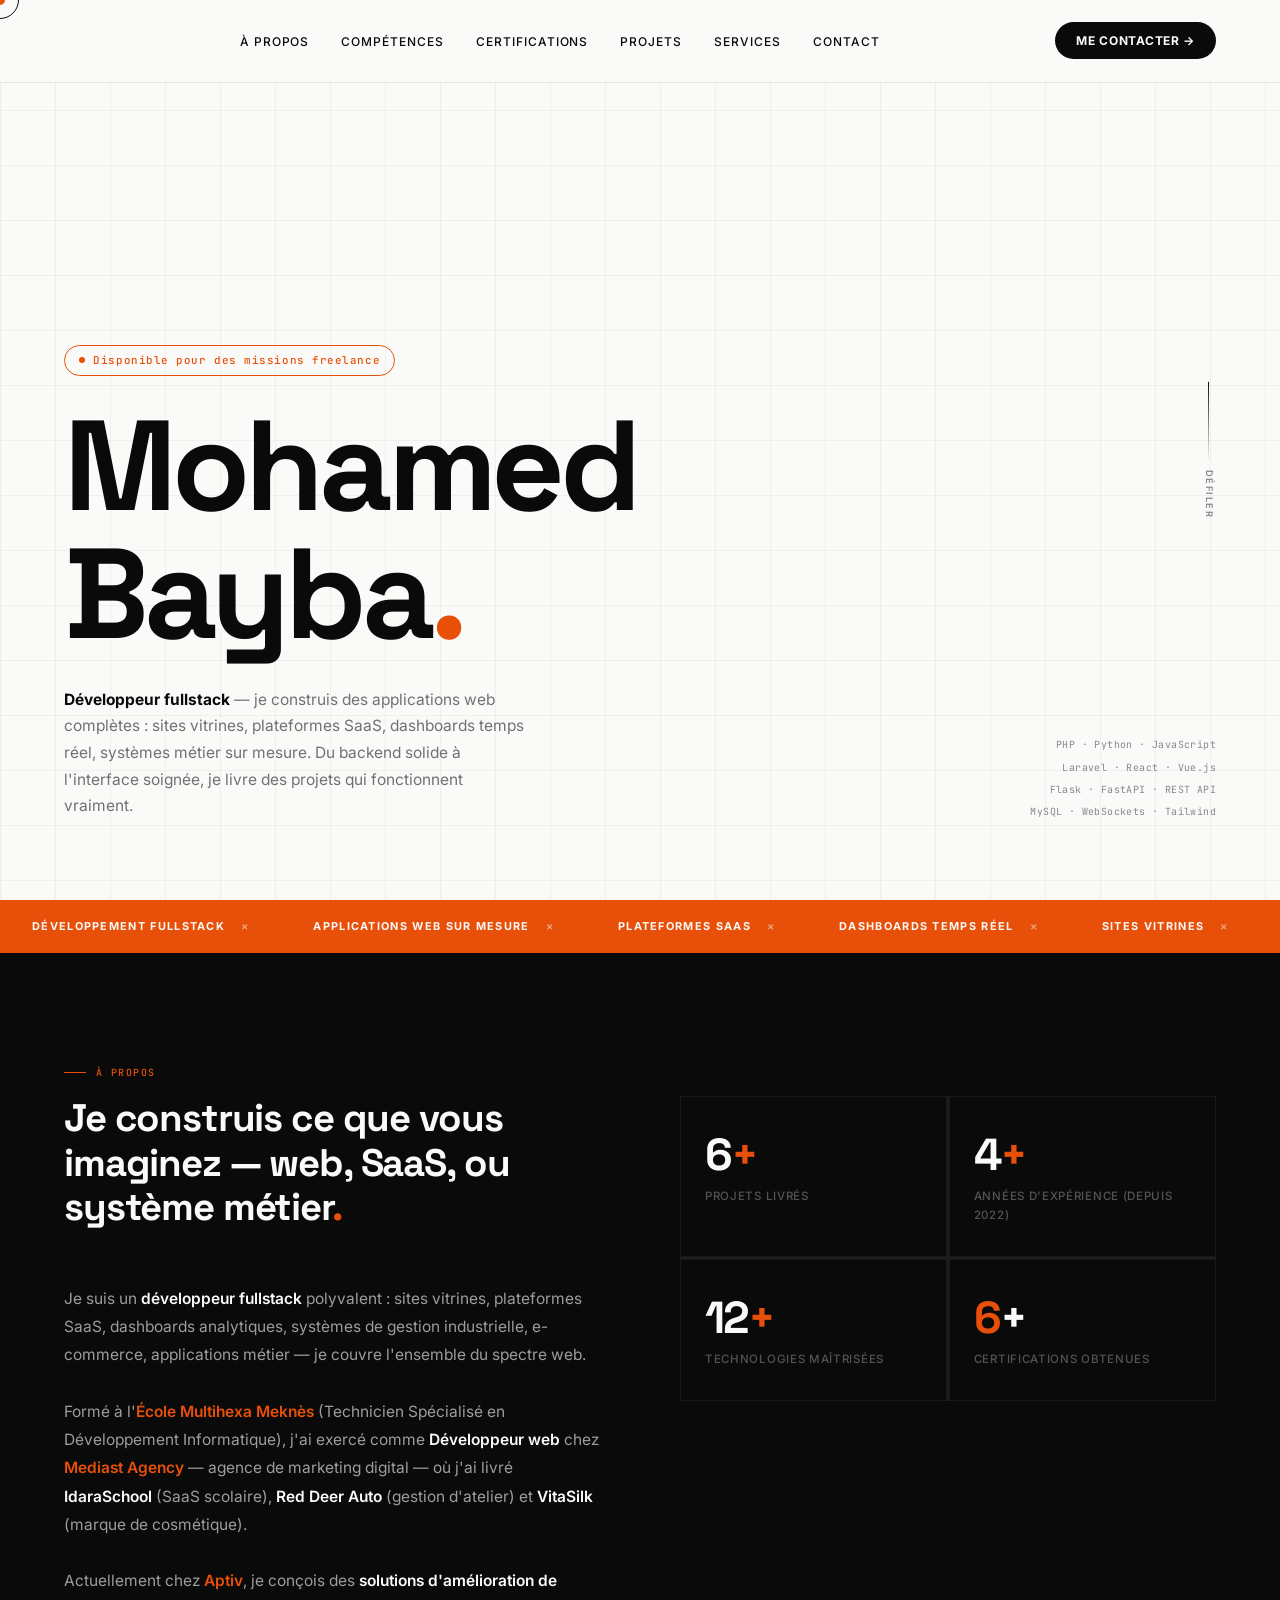
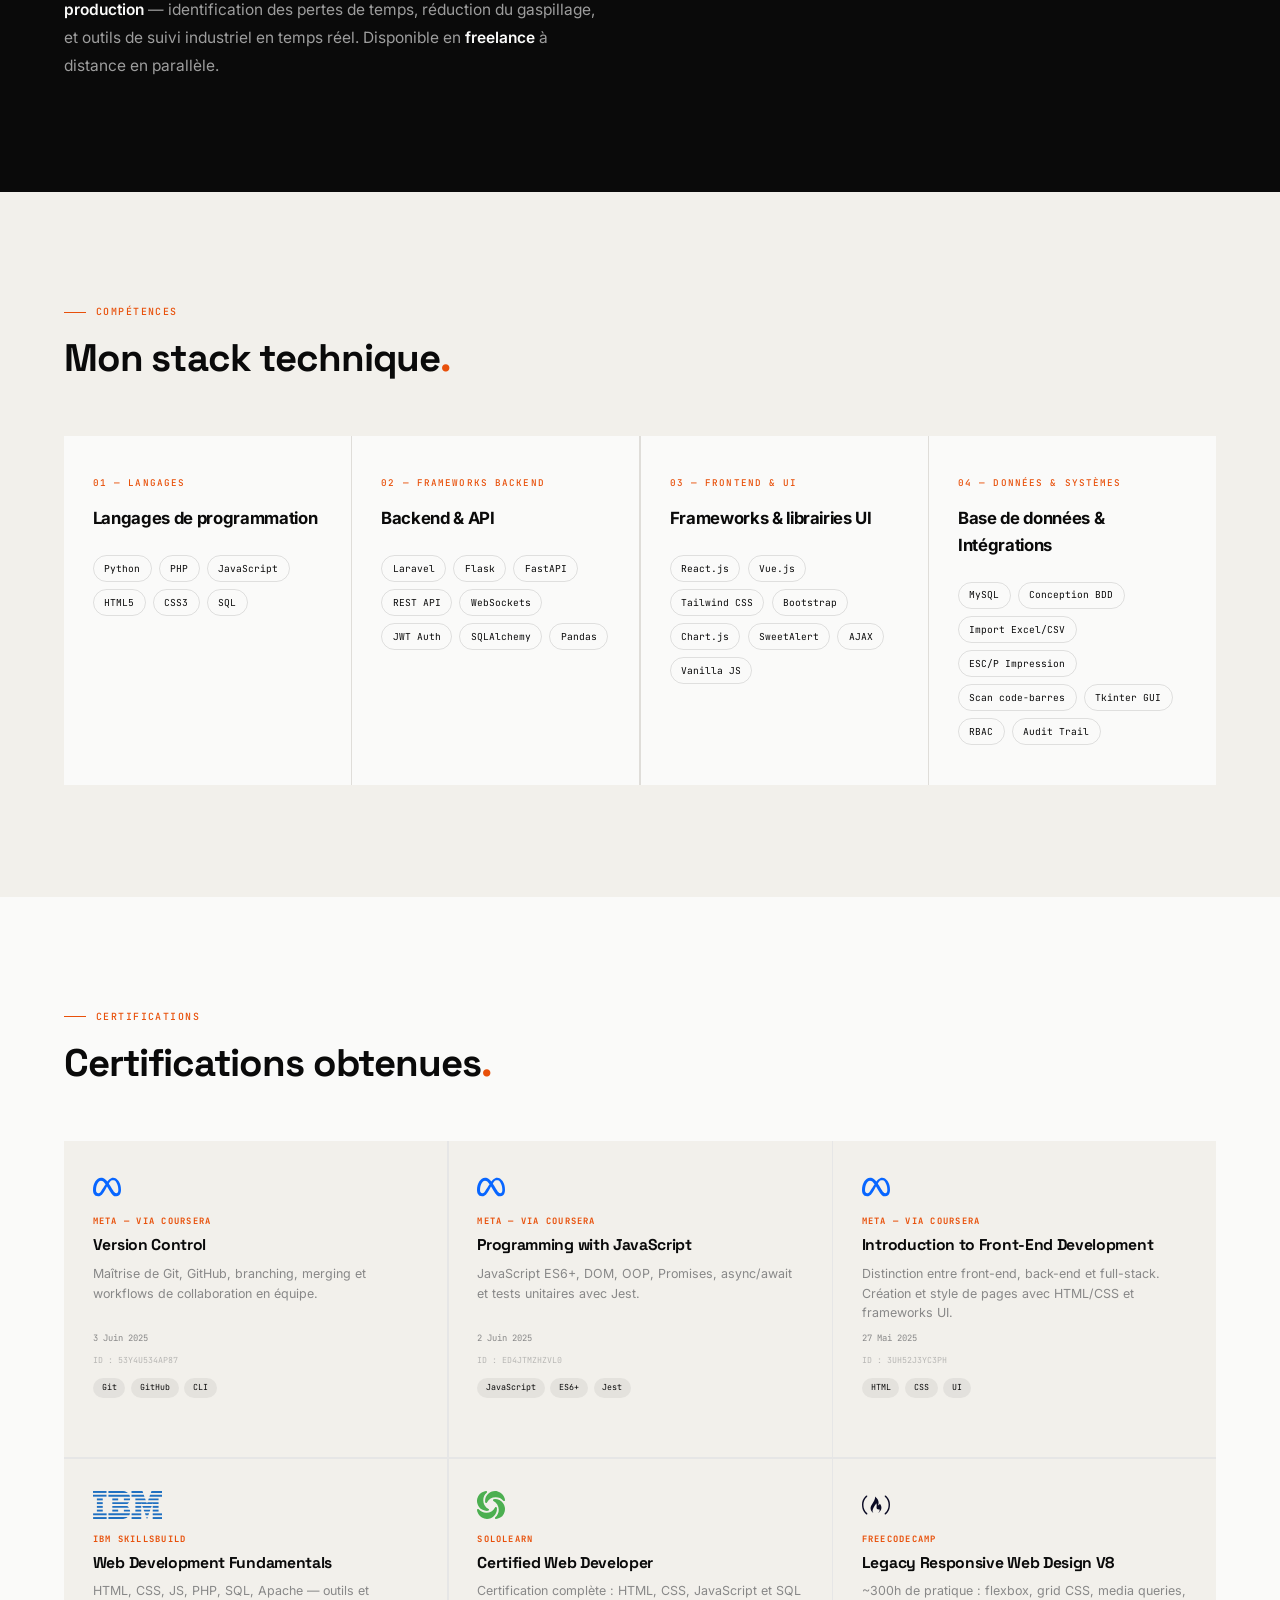
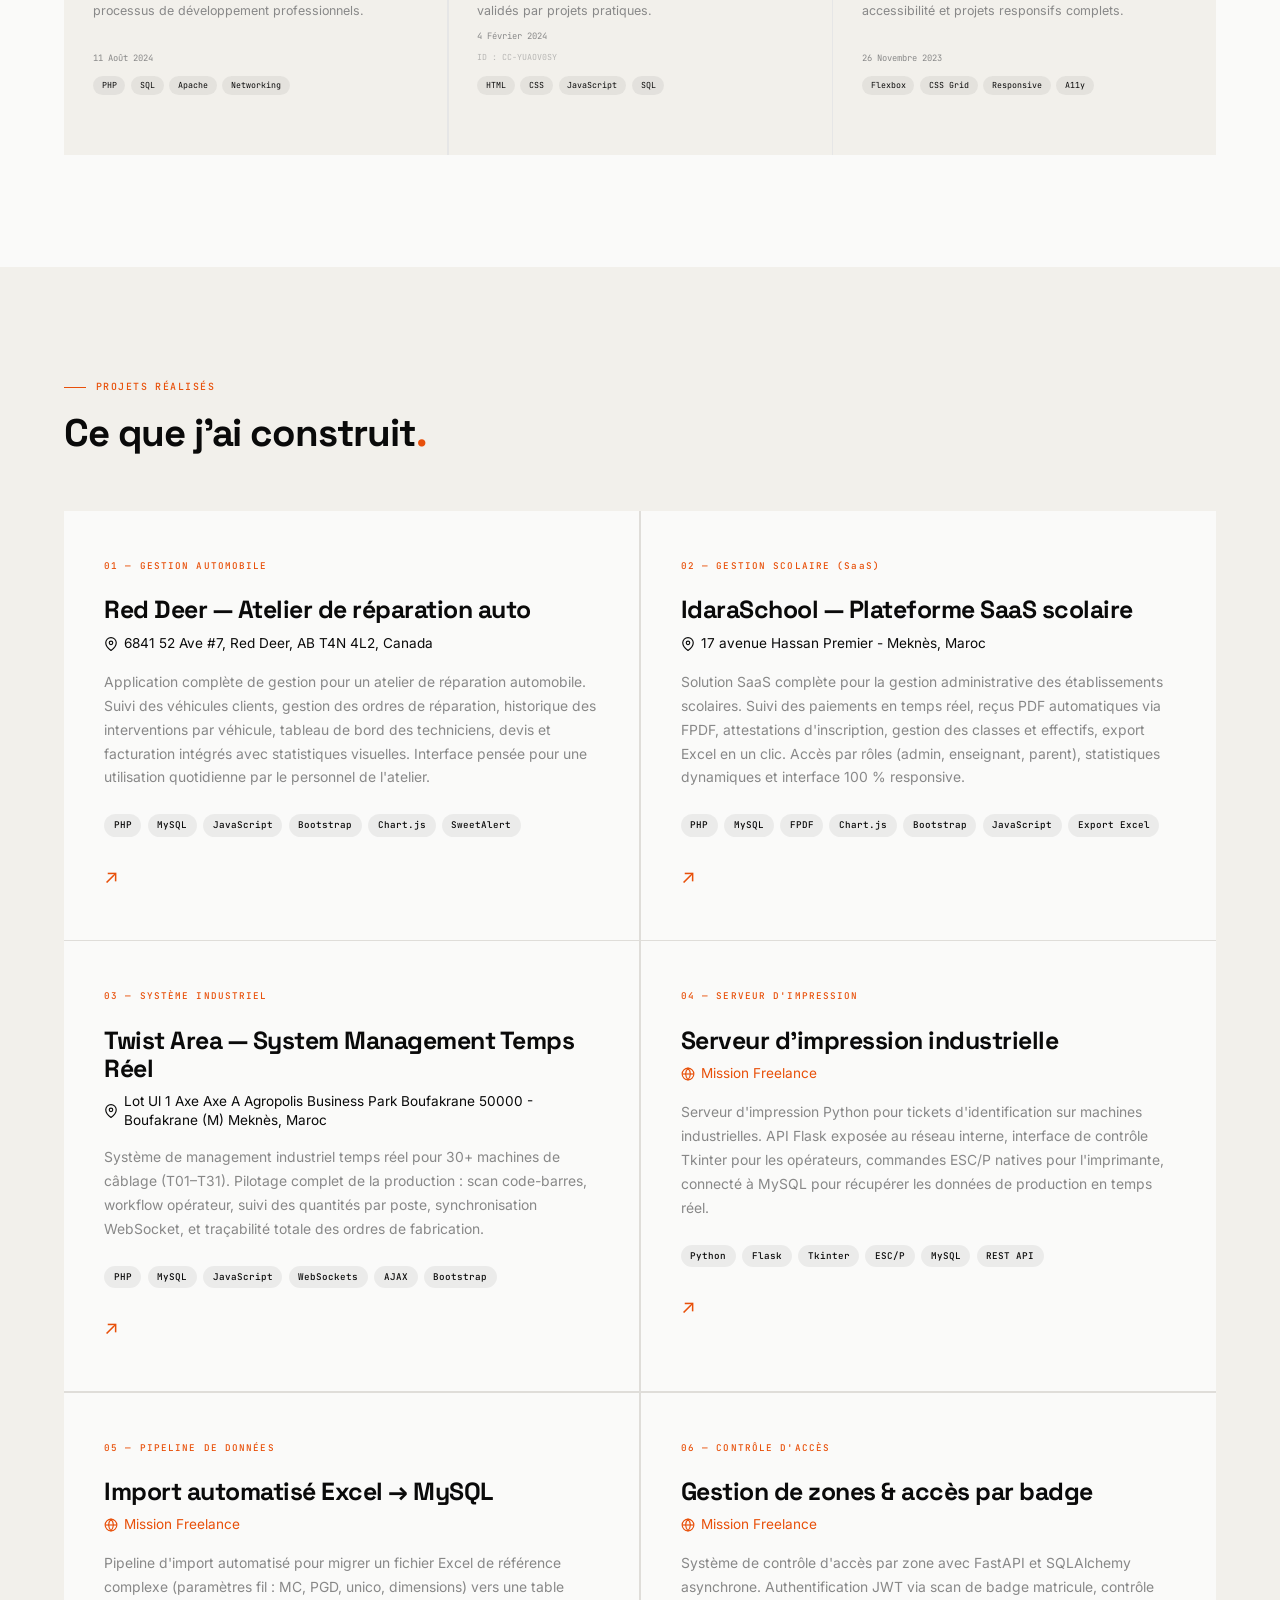
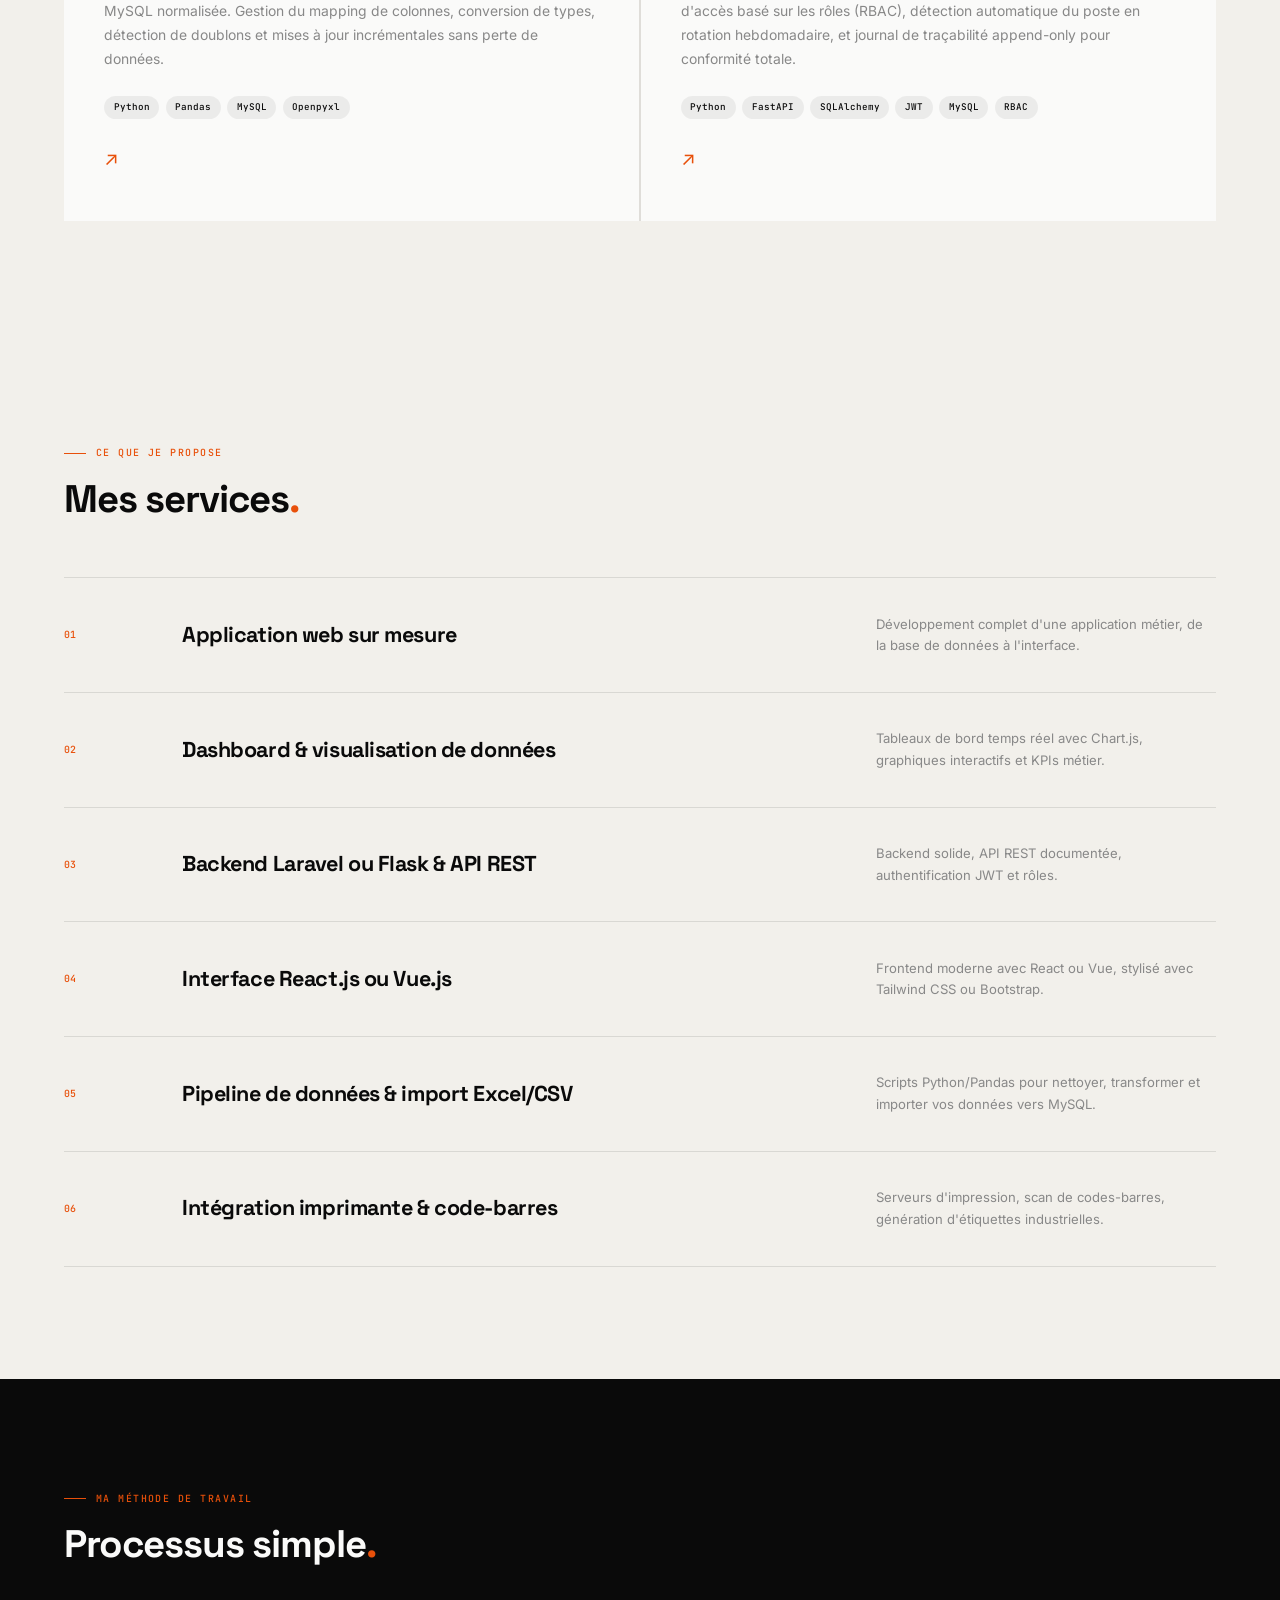
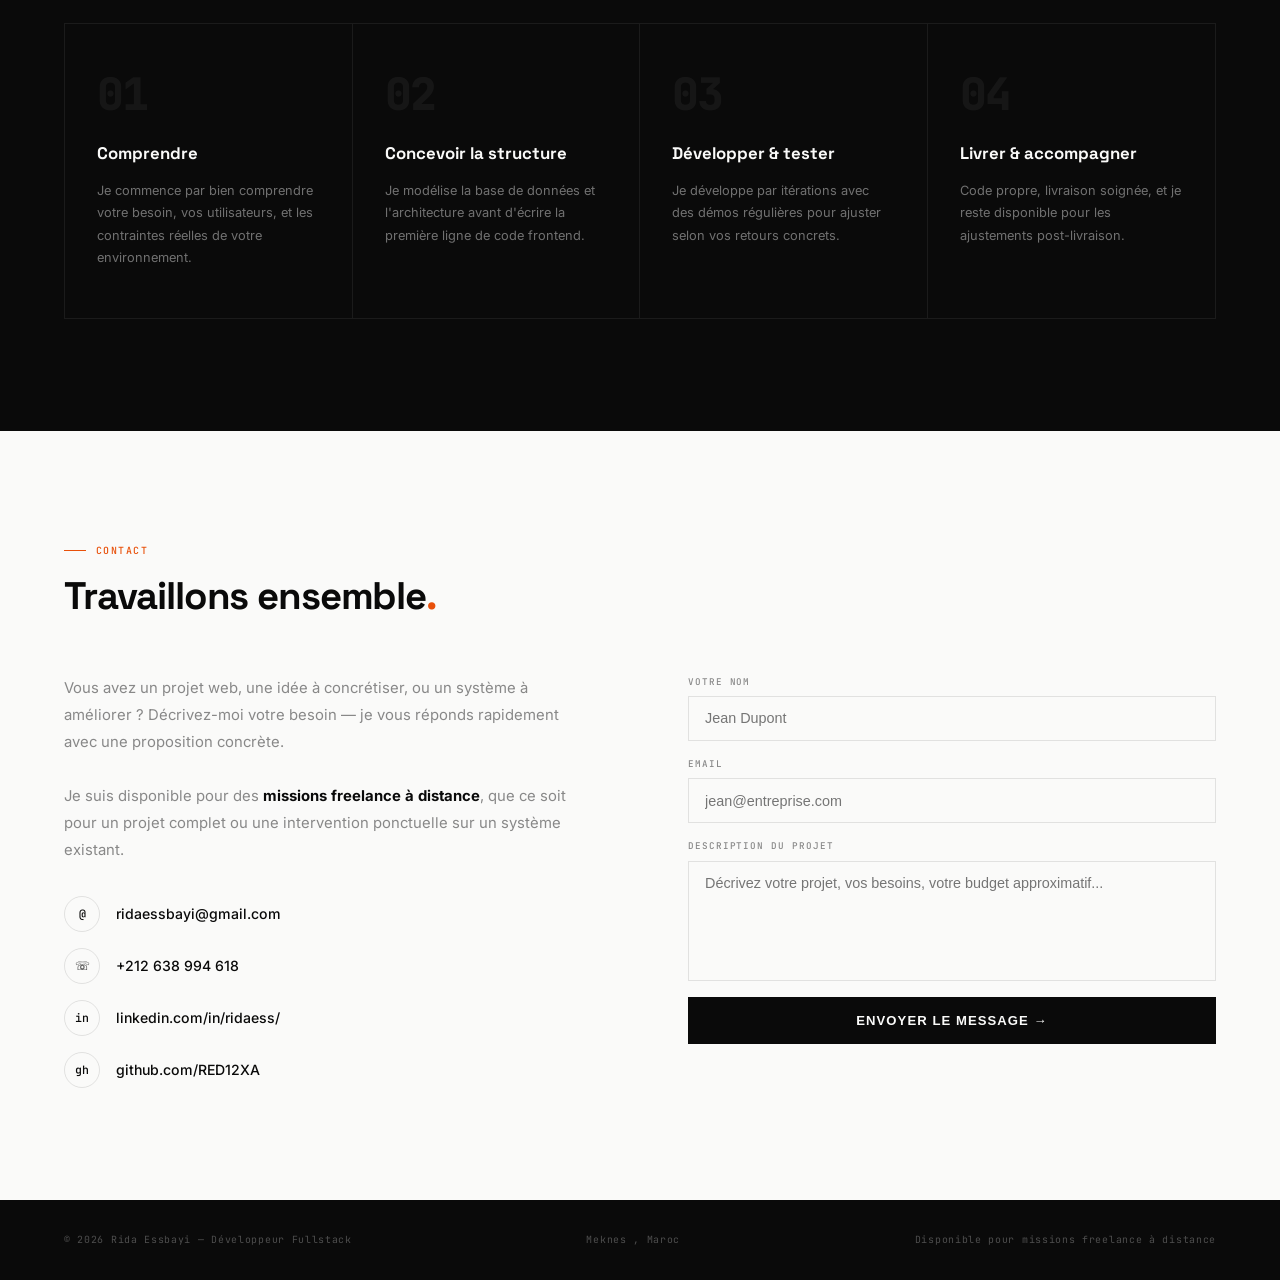
==== commit 9f208937: "Update title and name in index.html" ====
--- a/index.html
+++ b/index.html
@@ -3,7 +3,7 @@
 <head>
 <meta charset="UTF-8">
 <meta name="viewport" content="width=device-width, initial-scale=1.0">
-<title>Rida Essbayi — Développeur Fullstack</title>
+<title>Mohamed Bayba — Développeur Fullstack</title>
 <link rel="preconnect" href="https://fonts.googleapis.com">
 <link href="https://fonts.googleapis.com/css2?family=Space+Grotesk:wght@400;500;600;700&family=Inter:wght@400;500;600&family=JetBrains+Mono:wght@300;400;500&display=swap" rel="stylesheet">
 <style>
@@ -449,7 +449,7 @@
     <div class="point-pulse"></div>
     Disponible pour des missions freelance
   </div>
-  <h1 class="hero-nom">Rida<br>Essbayi<span class="acc">.</span></h1>
+  <h1 class="hero-nom">Mohamed<br>Bayba<span class="acc">.</span></h1>
   <div class="hero-rangee">
     <p class="hero-desc">
       <strong>Développeur fullstack</strong> — je construis des applications web complètes : sites vitrines, plateformes SaaS, dashboards temps réel, systèmes métier sur mesure. Du backend solide à l'interface soignée, je livre des projets qui fonctionnent vraiment.
@@ -1038,4 +1038,4 @@
 </div>
 
 </body>
-</html>+</html>
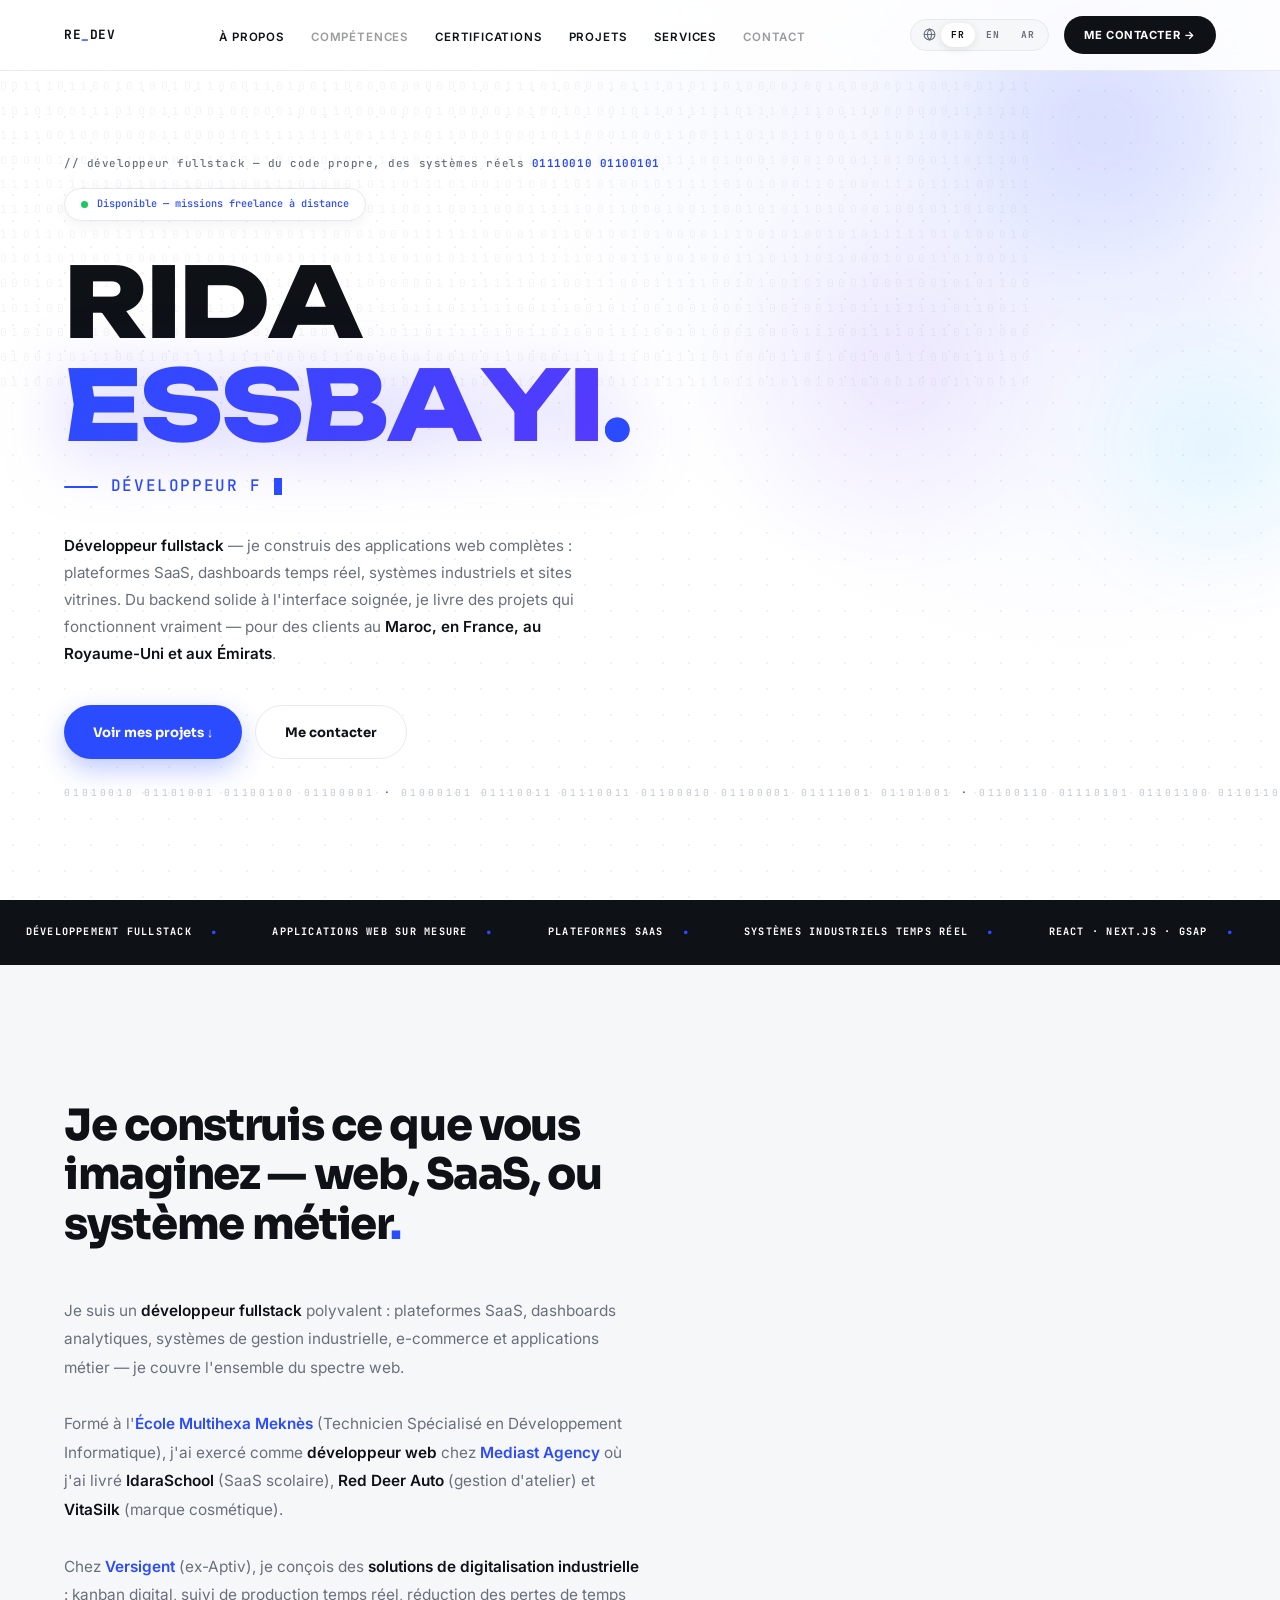
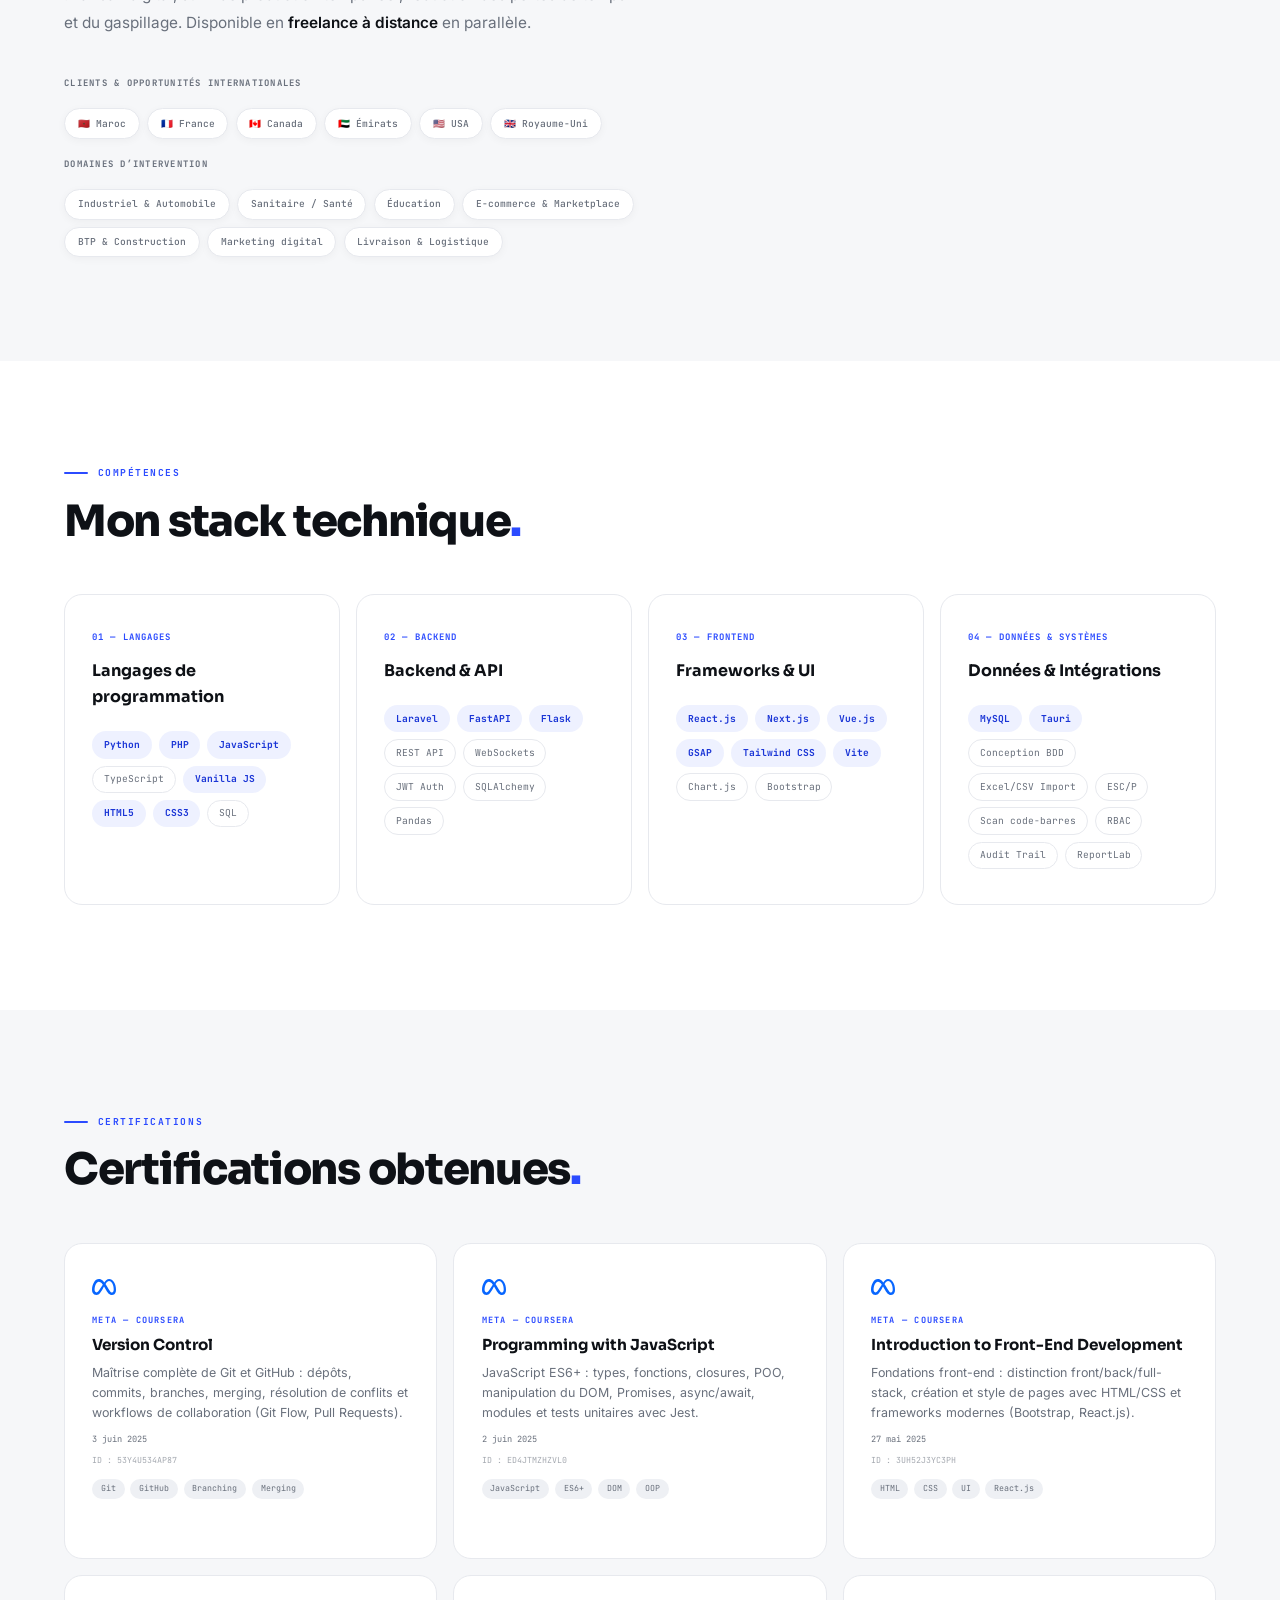
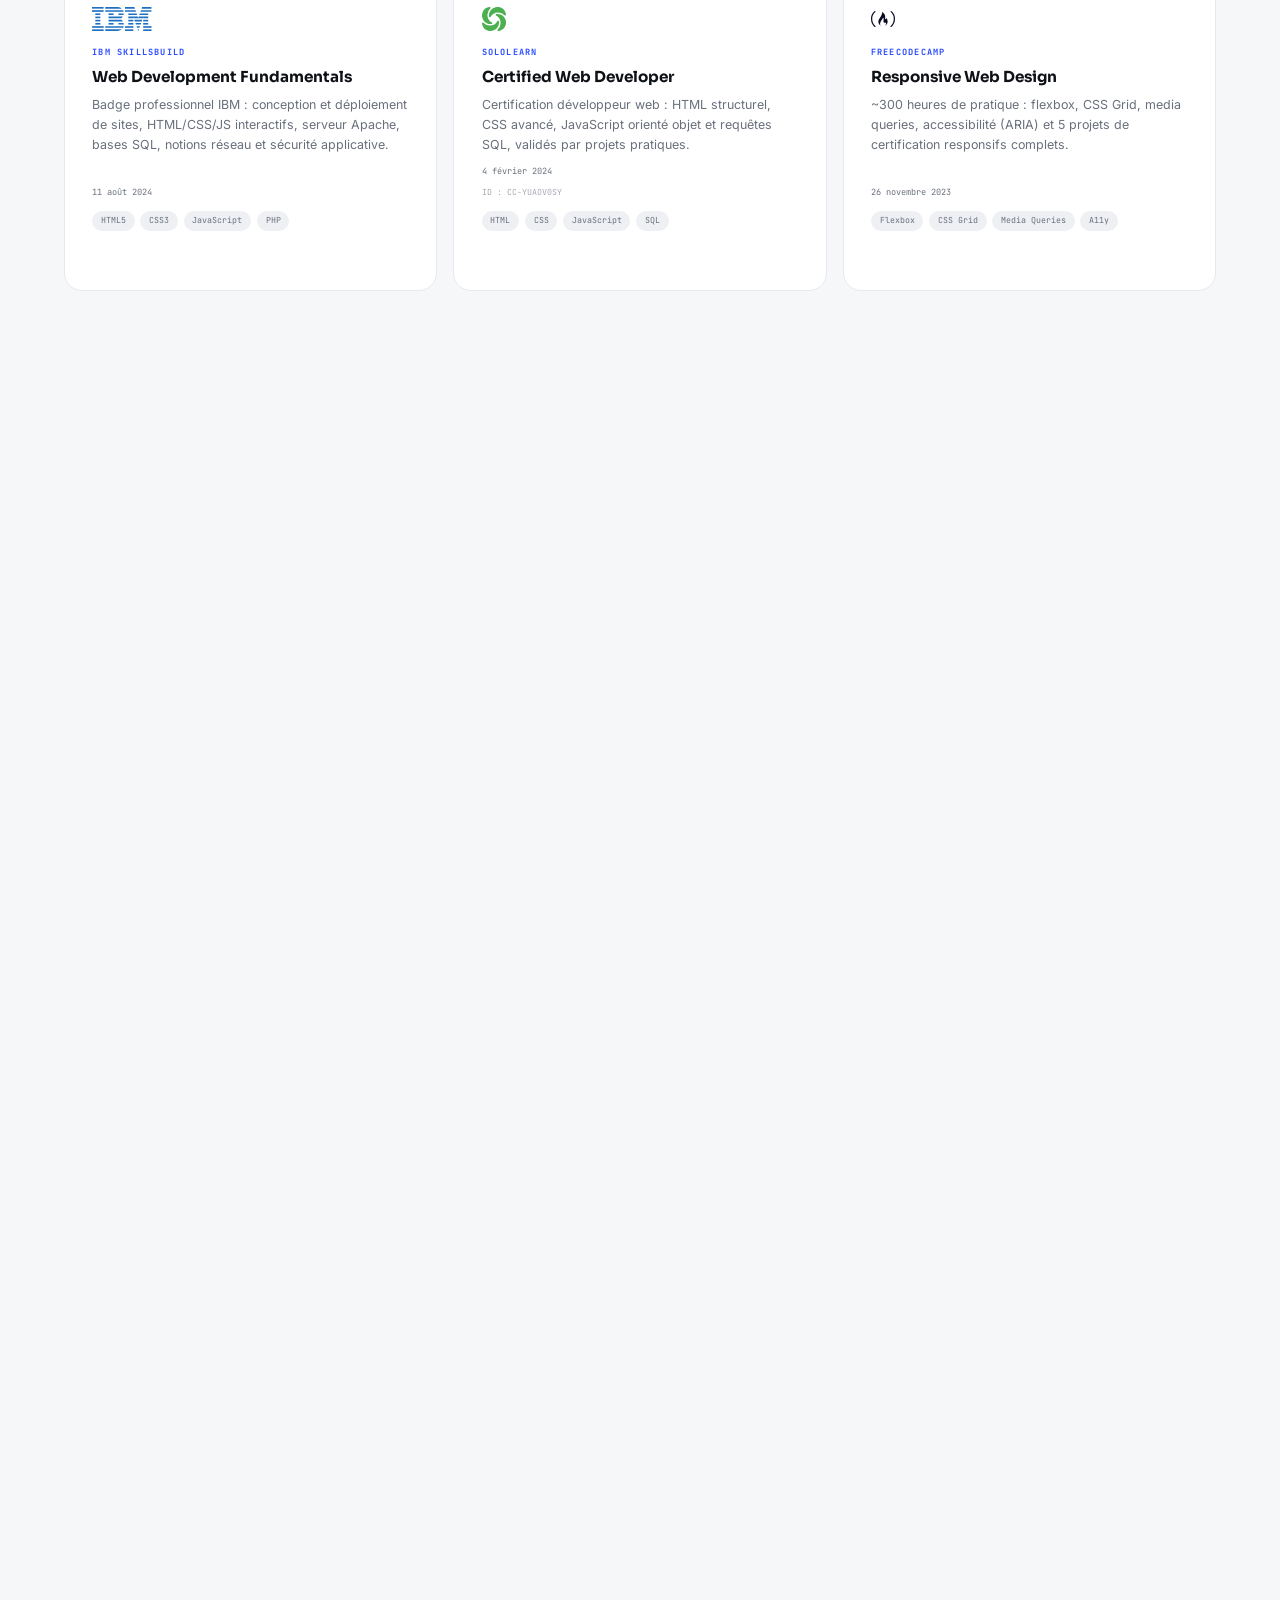
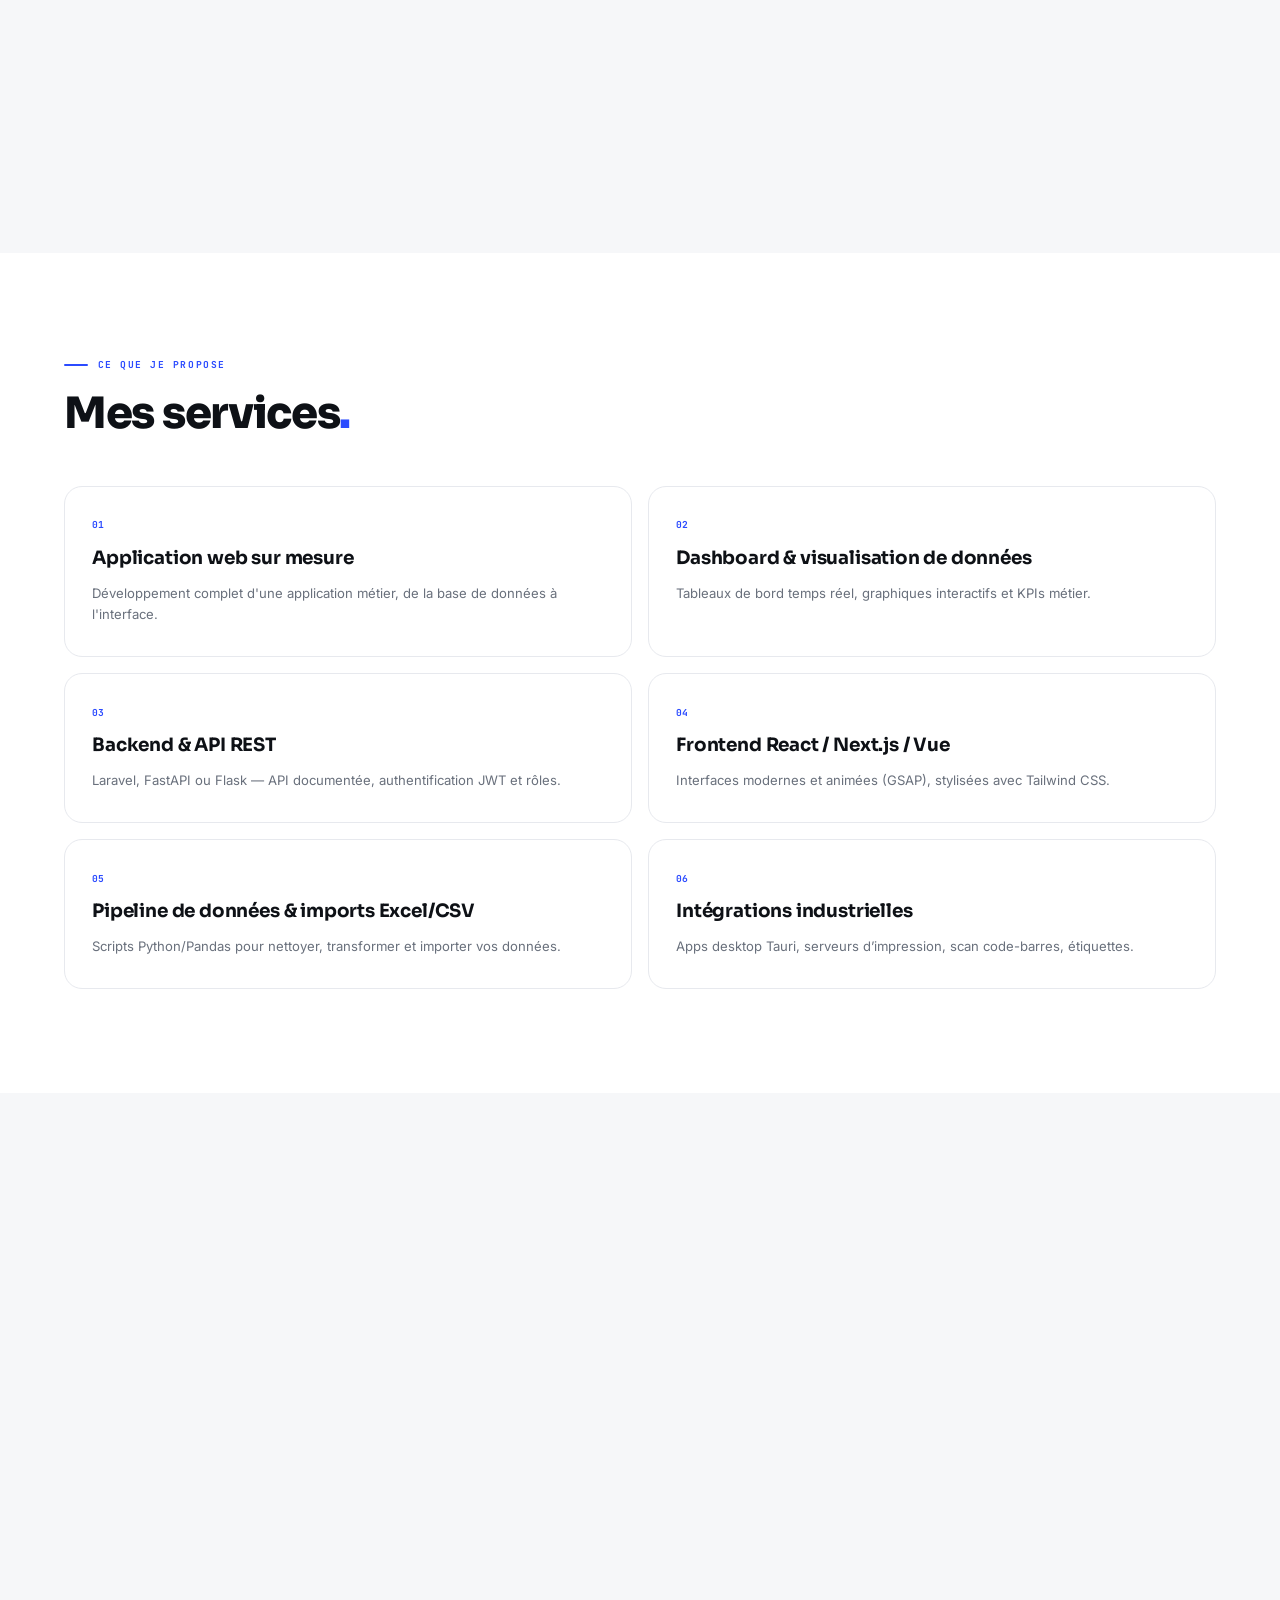
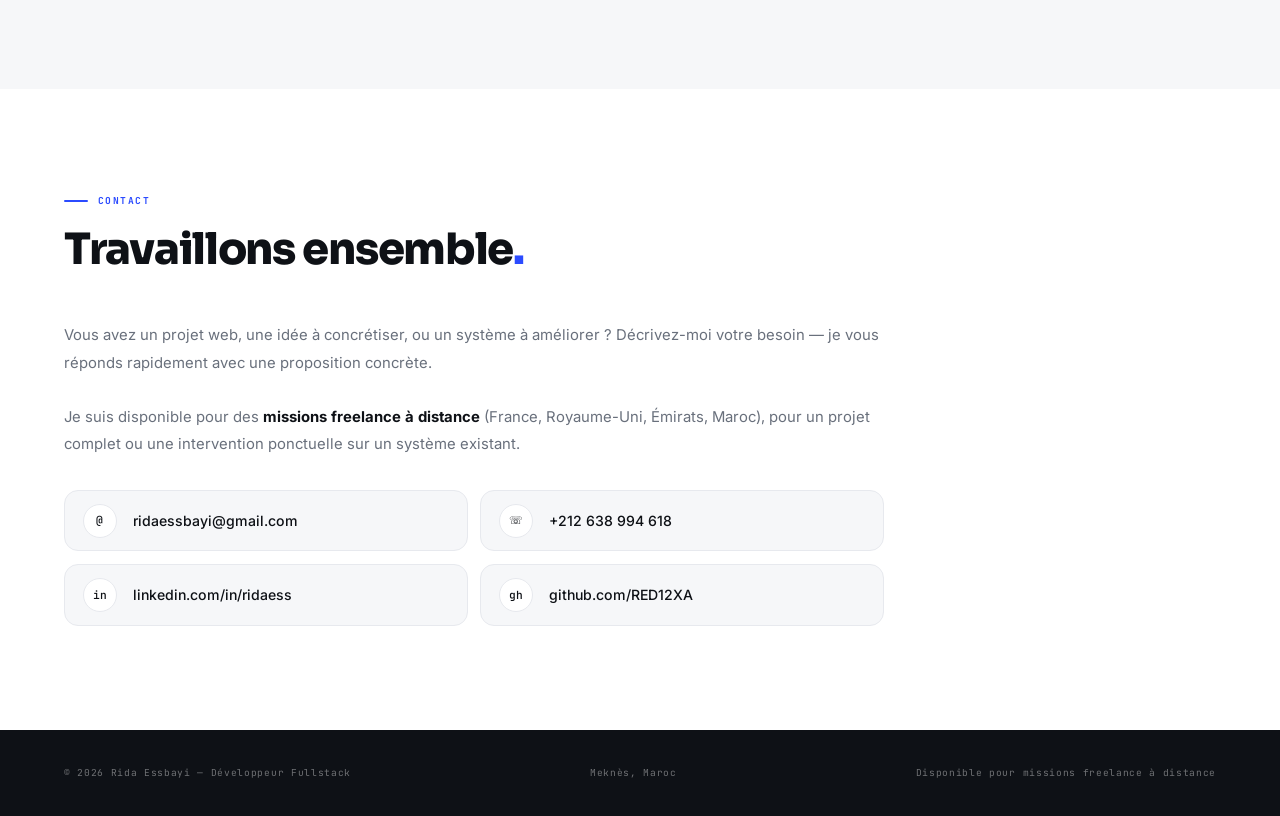
==== commit 6142d978: "Update print statement from 'Hello' to 'Goodbye'" ====
--- a/index.html
+++ b/index.html
@@ -1,1030 +1,515 @@
 <!DOCTYPE html>
-<html lang="fr">
+<html lang="fr" dir="ltr">
 <head>
 <meta charset="UTF-8">
 <meta name="viewport" content="width=device-width, initial-scale=1.0">
-<title>Mohamed Bayba — Développeur Fullstack</title>
+<title>Rida Essbayi — Développeur Fullstack</title>
+<meta name="description" content="Rida Essbayi — Développeur fullstack. Applications web sur mesure, plateformes SaaS, marketplaces et systèmes industriels. Freelance à distance (France, UK, Émirats, Maroc).">
 <link rel="preconnect" href="https://fonts.googleapis.com">
-<link href="https://fonts.googleapis.com/css2?family=Space+Grotesk:wght@400;500;600;700&family=Inter:wght@400;500;600&family=JetBrains+Mono:wght@300;400;500&display=swap" rel="stylesheet">
+<link rel="preconnect" href="https://fonts.gstatic.com" crossorigin>
+<link href="https://fonts.googleapis.com/css2?family=Sora:wght@500;600;700;800&family=Unbounded:wght@700;800&family=Inter:wght@400;500;600&family=JetBrains+Mono:wght@400;500;700&family=Cairo:wght@400;600;700;800&display=swap" rel="stylesheet">
 <style>
-:root {
-  --noir: #0a0a0a;
-  --blanc: #fafaf9;
-  --accent: #e8500a;
-  --clair: #f2f0eb;
-  --gris: #888;
-  --bordure: rgba(0,0,0,0.09);
-}
-*, *::before, *::after { box-sizing: border-box; margin: 0; padding: 0; }
-html { scroll-behavior: smooth; }
-body {
-  font-family: 'Inter', sans-serif;
-  background: var(--blanc);
-  color: var(--noir);
-  overflow-x: hidden;
-  cursor: none;
-  line-height: 1.6;
-}
-.curseur {
-  position: fixed; width: 10px; height: 10px;
-  background: var(--accent); border-radius: 50%;
-  pointer-events: none; z-index: 9999;
-  transform: translate(-50%,-50%);
-}
-.curseur-ring {
-  position: fixed; width: 38px; height: 38px;
-  border: 1.5px solid var(--noir); border-radius: 50%;
-  pointer-events: none; z-index: 9998;
-  transform: translate(-50%,-50%);
-  transition: width .3s, height .3s, border-color .25s;
-}
-body:has(a:hover) .curseur-ring,
-body:has(button:hover) .curseur-ring { width: 58px; height: 58px; border-color: var(--accent); }
-nav {
-  position: fixed; top: 0; left: 0; right: 0; z-index: 200;
-  display: flex; justify-content: space-between; align-items: center;
-  padding: 1.4rem 4rem;
-  background: rgba(250,250,249,0.88);
-  backdrop-filter: blur(24px);
-  border-bottom: 1px solid var(--bordure);
-}
-.nav-logo {
-  font-family: 'Space Grotesk', sans-serif;
-  font-size: 1.1rem; font-weight: 700; letter-spacing: -.03em;
-  text-decoration: none; color: var(--noir);
-}
-.nav-logo span { color: var(--accent); }
-.nav-liens { display: flex; gap: 2rem; list-style: none; }
-.nav-liens a {
-  font-size: .75rem; font-weight: 500; letter-spacing: .08em;
-  text-transform: uppercase; text-decoration: none;
-  color: var(--noir); opacity: .45; transition: opacity .2s;
-}
-.nav-liens a:hover { opacity: 1; }
-.nav-cta {
-  font-size: .75rem; font-weight: 700; letter-spacing: .06em;
-  text-transform: uppercase; text-decoration: none;
-  color: var(--blanc); background: var(--noir);
-  padding: .55rem 1.3rem; border-radius: 2rem;
-  transition: background .2s, transform .2s;
-}
-.nav-cta:hover { background: var(--accent); transform: scale(1.04); }
-#hero {
-  min-height: 100vh;
-  display: flex; flex-direction: column; justify-content: flex-end;
-  padding: 7rem 4rem 5rem; position: relative; overflow: hidden;
-}
-.hero-grille {
-  position: absolute; inset: 0;
-  background-image:
-    linear-gradient(rgba(0,0,0,.045) 1px, transparent 1px),
-    linear-gradient(90deg, rgba(0,0,0,.045) 1px, transparent 1px);
-  background-size: 55px 55px;
-  animation: grilleMove 18s linear infinite;
-}
-@keyframes grilleMove {
-  0% { background-position: 0 0; }
-  100% { background-position: 55px 55px; }
-}
-.hero-badge {
-  display: inline-flex; align-items: center; gap: .5rem;
-  font-family: 'JetBrains Mono', monospace;
-  font-size: .68rem; font-weight: 500; letter-spacing: .05em;
-  color: var(--accent); border: 1px solid var(--accent);
-  padding: .38rem .9rem; border-radius: 2rem;
-  margin-bottom: 1.6rem; width: fit-content;
-  opacity: 0; animation: fadeUp .8s .2s forwards;
-}
-.point-pulse {
-  width: 6px; height: 6px; background: var(--accent);
-  border-radius: 50%; animation: pulse 2s infinite;
-}
-@keyframes pulse { 0%,100%{opacity:1;transform:scale(1);} 50%{opacity:.4;transform:scale(.65);} }
-.hero-nom {
-  font-family: 'Space Grotesk', sans-serif;
-  font-size: clamp(3.8rem, 10vw, 10rem); font-weight: 700;
-  letter-spacing: -.04em; line-height: 1; margin-bottom: 1.8rem;
-  opacity: 0; animation: fadeUp .8s .4s forwards;
-}
-.hero-nom .acc { color: var(--accent); }
-.hero-rangee {
-  display: flex; justify-content: space-between; align-items: flex-end; gap: 2rem;
-  opacity: 0; animation: fadeUp .8s .6s forwards;
-}
-.hero-desc {
-  max-width: 460px; font-size: .97rem; font-weight: 400;
-  font-family: 'Inter', sans-serif;
-  line-height: 1.72; color: rgba(0,0,0,.55);
-}
-.hero-desc strong { color: var(--noir); font-weight: 700; }
-.hero-tags { display: flex; flex-direction: column; align-items: flex-end; gap: .4rem; }
-.hero-tag {
-  font-family: 'JetBrains Mono', monospace;
-  font-size: .62rem; color: var(--gris); letter-spacing: .04em;
-}
-.hero-scroll {
-  position: absolute; right: 4rem; top: 50%;
-  transform: translateY(-50%);
-  display: flex; flex-direction: column; align-items: center; gap: .5rem;
-  opacity: 0; animation: fadeIn 1s 1.2s forwards;
-}
-.hero-scroll span {
-  font-size: .58rem; font-weight: 600; letter-spacing: .16em;
-  text-transform: uppercase; color: var(--gris); writing-mode: vertical-rl;
-}
-.ligne-scroll {
-  width: 1px; height: 80px;
-  background: linear-gradient(to bottom, var(--noir), transparent);
-  animation: ligneScroll 2.2s ease-in-out infinite;
-}
-@keyframes ligneScroll {
-  0%{transform:scaleY(0);transform-origin:top;}
-  50%{transform:scaleY(1);transform-origin:top;}
-  51%{transform-origin:bottom;}
-  100%{transform:scaleY(0);transform-origin:bottom;opacity:0;}
-}
-@keyframes fadeUp { from{opacity:0;transform:translateY(28px);} to{opacity:1;transform:translateY(0);} }
-@keyframes fadeIn { from{opacity:0;} to{opacity:1;} }
-.marquee-bande { background: var(--accent); padding: 1.1rem 0; overflow: hidden; }
-.marquee-piste { display: flex; white-space: nowrap; animation: marquee 22s linear infinite; }
-.marquee-item {
-  font-size: .68rem; font-weight: 700; letter-spacing: .12em;
-  text-transform: uppercase; color: var(--blanc);
-  padding: 0 2rem; display: inline-flex; align-items: center; gap: 1rem;
-}
-.marquee-item::after { content: '×'; opacity: .45; }
-@keyframes marquee { from{transform:translateX(0);} to{transform:translateX(-50%);} }
-section { padding: 7rem 4rem; }
-.label-section {
-  font-family: 'JetBrains Mono', monospace;
-  font-size: .62rem; font-weight: 500; letter-spacing: .15em;
-  text-transform: uppercase; color: var(--accent);
-  margin-bottom: 1rem;
-  display: flex; align-items: center; gap: .6rem;
-}
-.label-section::before { content:''; display:block; width:22px; height:1px; background:var(--accent); }
-.titre-section {
-  font-family: 'Space Grotesk', sans-serif;
-  font-size: clamp(1.75rem, 3vw, 2.6rem); font-weight: 700;
-  letter-spacing: -.03em; line-height: 1.15; margin-bottom: 3.5rem;
-}
-#apropos { background: var(--noir); color: var(--blanc); }
-#apropos .label-section { color: var(--accent); }
-#apropos .label-section::before { background: var(--accent); }
-.apropos-grille { display: grid; grid-template-columns: 1fr 1fr; gap: 5rem; align-items: start; }
-.apropos-texte { font-family: 'Inter', sans-serif; font-size: .97rem; line-height: 1.82; color: rgba(255,255,255,.6); }
-.apropos-texte strong { color: var(--blanc); font-weight: 600; }
-.apropos-texte em { color: var(--accent); font-style: normal; font-weight: 600; }
-.stats-grille { display: grid; grid-template-columns: 1fr 1fr; gap: 1.5px; background: rgba(255,255,255,.08); }
-.stat-box { background: var(--noir); padding: 2rem 1.5rem; border: 1px solid rgba(255,255,255,.06); }
-.stat-chiffre { font-family: 'Space Grotesk', sans-serif; font-size: 2.8rem; font-weight: 700; letter-spacing: -.04em; color: var(--blanc); line-height: 1.15; margin-bottom: .4rem; }
-.stat-chiffre span { color: var(--accent); }
-.stat-libelle { font-size: .72rem; font-weight: 500; letter-spacing: .06em; text-transform: uppercase; color: rgba(255,255,255,.3); }
-#competences { background: var(--clair); }
-.comp-grille { display: grid; grid-template-columns: repeat(4, 1fr); gap: 1.5px; background: rgba(0,0,0,.08); }
-.comp-categorie { background: var(--blanc); padding: 2.5rem 1.8rem; transition: background .35s, color .35s; }
-.comp-categorie:hover { background: var(--noir); color: var(--blanc); }
-.comp-cat-label {
-  font-family: 'JetBrains Mono', monospace;
-  font-size: .58rem; font-weight: 500; letter-spacing: .12em;
-  text-transform: uppercase; color: var(--accent); margin-bottom: .9rem;
-}
-.comp-cat-titre { font-size: 1.05rem; font-weight: 700; letter-spacing: -.02em; margin-bottom: 1.4rem; transition: color .35s; }
-.comp-categorie:hover .comp-cat-titre { color: var(--blanc); }
-.comp-liste { list-style: none; display: flex; flex-wrap: wrap; gap: .45rem; }
-.comp-pill {
-  font-family: 'JetBrains Mono', monospace; font-size: .6rem;
-  padding: .3rem .65rem; border: 1px solid rgba(0,0,0,.11);
-  border-radius: 2rem; color: var(--noir); transition: all .35s;
-}
-.comp-categorie:hover .comp-pill { border-color: rgba(255,255,255,.14); color: rgba(255,255,255,.62); }
-.comp-categorie:hover .comp-pill.star { background: var(--accent); border-color: var(--accent); color: var(--blanc); }
-#certifications { background: var(--blanc); }
-.cert-grille { display: grid; grid-template-columns: repeat(3, 1fr); gap: 1.5px; background: rgba(0,0,0,.08); }
-.cert-carte {
-  background: var(--clair); padding: 2rem 1.8rem;
-  cursor: pointer;
-  transition: background .3s, box-shadow .3s;
-  position: relative; overflow: hidden;
-  display: flex; flex-direction: column; gap: .5rem;
-}
-.cert-carte::after {
-  content:''; position:absolute; top:0; left:0;
-  width:3px; height:100%; background:var(--accent);
-  transform:scaleY(0); transform-origin:top;
-  transition:transform .4s ease;
-}
-.cert-carte:hover::after { transform: scaleY(1); }
-.cert-carte:hover { background: var(--blanc); box-shadow: 0 8px 32px rgba(0,0,0,.08); }
-.cert-logo { margin-bottom: .3rem; display:flex; align-items:center; }
-.cert-logo svg { height: 28px; width: auto; }
-.cert-platform {
-  font-family: 'JetBrains Mono', monospace;
-  font-size: .55rem; font-weight: 700; letter-spacing: .14em;
-  text-transform: uppercase; color: var(--accent);
-}
-.cert-titre {
-  font-family: 'Space Grotesk', sans-serif;
-  font-size: .98rem; font-weight: 700; letter-spacing: -.02em;
-  line-height: 1.25; color: var(--noir);
-}
-.cert-desc {
-  font-family: 'Inter', sans-serif;
-  font-size: .78rem; line-height: 1.6; color: var(--gris);
-  flex: 1;
-}
-.cert-date {
-  font-family: 'JetBrains Mono', monospace;
-  font-size: .55rem; color: var(--gris);
-}
-.cert-id {
-  font-family: 'JetBrains Mono', monospace;
-  font-size: .52rem; color: var(--gris); opacity: .55;
-}
-.cert-skills { display: flex; flex-wrap: wrap; gap: .35rem; margin-top: .2rem; }
-.cert-skill {
-  font-family: 'JetBrains Mono', monospace; font-size: .52rem;
-  padding: .2rem .55rem; background: rgba(0,0,0,.06);
-  border-radius: 2rem; color: var(--noir);
-}
-.cert-click-hint {
-  font-family: 'JetBrains Mono', monospace; font-size: .52rem;
-  color: var(--accent); opacity: 0; margin-top: .4rem;
-  transition: opacity .3s; letter-spacing: .06em;
-}
-.cert-carte:hover .cert-click-hint { opacity: 1; }
+:root{
+  --blanc:#ffffff;
+  --surface:#f6f7f9;
+  --surface-2:#eef0f4;
+  --ink:#0e1116;
+  --gris:#69707c;
+  --ligne:#e7e9ee;
+  --accent:#2b4bff;
+  --accent-2:#1a35d6;
+  --accent-soft:rgba(43,75,255,.08);
+  --r:18px;
+  --ombre:0 2px 6px rgba(14,17,22,.04), 0 18px 46px rgba(14,17,22,.07);
+  --ombre-h:0 4px 10px rgba(14,17,22,.05), 0 30px 70px rgba(14,17,22,.12);
+  --ff-d:'Sora',sans-serif;
+  --ff-b:'Inter',sans-serif;
+  --ff-m:'JetBrains Mono',monospace;
+}
+html[dir="rtl"]{ --ff-d:'Cairo',sans-serif; --ff-b:'Cairo',sans-serif; }
+*,*::before,*::after{box-sizing:border-box;margin:0;padding:0}
+html{scroll-behavior:smooth}
+body{font-family:var(--ff-b);background:var(--blanc);color:var(--ink);line-height:1.65;overflow-x:hidden;-webkit-font-smoothing:antialiased}
+::selection{background:var(--accent);color:#fff}
+img,svg{display:block}
+section{padding:6.5rem 4rem;position:relative}
+#competences,#projets,#processus{content-visibility:auto;contain-intrinsic-size:auto 900px}
+
+/* Entrée de page ultra légère */
+@keyframes montee{from{opacity:0;transform:translateY(22px)}to{opacity:1;transform:none}}
+.entree{animation:montee .7s cubic-bezier(.2,.7,.2,1) both}
+.e1{animation-delay:.05s}.e2{animation-delay:.14s}.e3{animation-delay:.23s}.e4{animation-delay:.32s}.e5{animation-delay:.45s}
+
+/* Progress */
+#progress{position:fixed;top:0;left:0;right:0;height:2px;z-index:400}
+#progress i{display:block;height:100%;background:var(--accent);transform-origin:left;transform:scaleX(0)}
+html[dir="rtl"] #progress i{transform-origin:right}
+
+/* Nav */
+nav{position:fixed;top:0;left:0;right:0;z-index:300;display:flex;justify-content:space-between;align-items:center;gap:1rem;padding:1rem 4rem;background:rgba(255,255,255,.82);backdrop-filter:blur(16px);-webkit-backdrop-filter:blur(16px);border-bottom:1px solid var(--ligne)}
+.nav-logo{font-family:var(--ff-m);font-size:.8rem;font-weight:700;letter-spacing:.04em;text-decoration:none;color:var(--ink)}
+.nav-logo b{color:var(--accent)}
+.nav-liens{display:flex;gap:1.7rem;list-style:none}
+.nav-liens a{font-size:.72rem;font-weight:600;letter-spacing:.07em;text-transform:uppercase;text-decoration:none;color:var(--ink);opacity:.42;transition:opacity .2s}
+.nav-liens a:hover,.nav-liens a.actif{opacity:1}
+.nav-droite{display:flex;align-items:center;gap:.9rem}
+.lang-switch{display:flex;align-items:center;background:var(--surface);border:1px solid var(--ligne);border-radius:2rem;padding:.18rem}
+.lang-globe{display:flex;align-items:center;padding:0 .3rem 0 .55rem;color:var(--gris)}
+html[dir="rtl"] .lang-globe{padding:0 .55rem 0 .3rem}
+.lang-btn{font-family:var(--ff-m);font-size:.6rem;font-weight:700;letter-spacing:.06em;padding:.34rem .68rem;background:transparent;border:none;border-radius:2rem;color:var(--gris);cursor:pointer;transition:background .25s,color .25s,box-shadow .25s}
+.lang-btn.actif{background:var(--blanc);color:var(--ink);box-shadow:0 2px 8px rgba(14,17,22,.1)}
+.nav-cta{font-size:.7rem;font-weight:700;letter-spacing:.05em;text-transform:uppercase;text-decoration:none;color:#fff;background:var(--ink);padding:.6rem 1.3rem;border-radius:2rem;transition:background .25s,transform .25s;white-space:nowrap}
+.nav-cta:hover{background:var(--accent);transform:translateY(-1px)}
+
+/* Hero */
+#hero{min-height:100svh;display:flex;align-items:center;padding:7.5rem 4rem 4rem;background:
+  radial-gradient(circle at 85% 12%, var(--accent-soft), transparent 42%),
+  radial-gradient(rgba(14,17,22,.055) 1px, transparent 1px);
+  background-size:auto, 26px 26px}
+.hero-badge{display:inline-flex;align-items:center;gap:.55rem;font-family:var(--ff-m);font-size:.64rem;font-weight:500;color:var(--accent);background:var(--blanc);border:1px solid var(--ligne);box-shadow:0 4px 14px rgba(14,17,22,.05);padding:.45rem 1rem;border-radius:2rem;margin-bottom:1.8rem;width:fit-content}
+.point-pulse{width:7px;height:7px;background:#18c964;border-radius:50%;animation:pulse 2s infinite}
+@keyframes pulse{0%,100%{box-shadow:0 0 0 0 rgba(24,201,100,.5)}70%{box-shadow:0 0 0 7px rgba(24,201,100,0)}}
+.hero-nom{font-family:'Unbounded',var(--ff-d);font-size:clamp(2.3rem,7.6vw,6.6rem);font-weight:800;letter-spacing:-.02em;line-height:1.06;margin-bottom:1.1rem;text-transform:uppercase}
+html[dir="rtl"] .hero-nom{letter-spacing:0;line-height:1.16}
+.hero-nom .grad{
+  background:linear-gradient(115deg,#2b4bff 0%,#7a2bff 24%,#00c2ff 48%,#2b4bff 72%,#7a2bff 100%);
+  background-size:280% 100%;
+  -webkit-background-clip:text;background-clip:text;
+  color:transparent;
+  animation:gradGlisse 6s linear infinite;
+  filter:drop-shadow(0 10px 34px rgba(74,54,255,.28));
+}
+@keyframes gradGlisse{from{background-position:0% 50%}to{background-position:280% 50%}}
+.hero-nom .pointf{color:var(--accent);background:none;-webkit-text-stroke:0}
+.hero-role{font-family:var(--ff-m);font-size:clamp(.78rem,1.5vw,1rem);font-weight:500;letter-spacing:.1em;text-transform:uppercase;margin-bottom:2rem;display:flex;align-items:center;gap:.8rem;min-height:1.6em}
+.hero-role::before{content:'';display:block;width:34px;height:2px;background:var(--accent);border-radius:2px}
+#roleMot{color:var(--accent)}
+.role-curseur{width:8px;height:1.05em;background:var(--accent);display:inline-block;animation:blink 1s steps(1) infinite}
+@keyframes blink{50%{opacity:0}}
+.hero-desc{max-width:520px;font-size:.95rem;line-height:1.78;color:var(--gris);margin-bottom:.4rem}
+.hero-desc strong{color:var(--ink);font-weight:600}
+.chip{font-family:var(--ff-m);font-size:.6rem;font-weight:500;padding:.4rem .8rem;background:var(--blanc);border:1px solid var(--ligne);border-radius:2rem;color:var(--gris);box-shadow:0 2px 8px rgba(14,17,22,.04);transition:transform .3s,border-color .3s,color .3s}
+.chip:hover{transform:translateY(-3px);border-color:var(--accent);color:var(--accent)}
+.hero-actions{display:flex;gap:.8rem;margin-top:2.4rem;flex-wrap:wrap}
+.btn{font-family:var(--ff-d);font-size:.82rem;font-weight:700;text-decoration:none;padding:.95rem 1.8rem;border-radius:2rem;transition:transform .25s,box-shadow .25s,background .25s;display:inline-flex;align-items:center;gap:.5rem}
+.btn-plein{background:var(--accent);color:#fff;box-shadow:0 10px 26px rgba(43,75,255,.3)}
+.btn-plein:hover{transform:translateY(-2px);box-shadow:0 16px 36px rgba(43,75,255,.38);background:var(--accent-2)}
+.btn-ligne{border:1.5px solid var(--ligne);color:var(--ink);background:var(--blanc)}
+.btn-ligne:hover{transform:translateY(-2px);border-color:var(--ink)}
+
+
+
+/* Nom — lettres qui se résolvent depuis le binaire */
+.hero-nom .ltr{display:inline-block;transition:color .15s}
+.hero-nom .ltr.cy{color:var(--accent);font-family:var(--ff-m);font-weight:700}
+.hero-nom .grad .ltr.cy{color:var(--accent)}
+.hero-nom .ltr.lock{animation:popL .32s cubic-bezier(.2,.9,.3,1.4)}
+@keyframes popL{0%{transform:translateY(8px) scale(.9);opacity:.6}60%{transform:translateY(-3px) scale(1.05)}100%{transform:none;opacity:1}}
+.hero-nom{cursor:default}
+
+
+/* Hero — grille pro */
+.hero-grid{display:grid;grid-template-columns:1.15fr .95fr;gap:3.5rem;align-items:center;position:relative;z-index:2;width:100%}
+.aurore{position:absolute;top:-8%;bottom:auto;width:62%;height:80%;pointer-events:none;filter:blur(46px);opacity:.9;background:
+  radial-gradient(38% 42% at 68% 28%, rgba(43,75,255,.16), transparent 70%),
+  radial-gradient(32% 36% at 42% 62%, rgba(122,43,255,.12), transparent 70%),
+  radial-gradient(28% 30% at 82% 72%, rgba(0,194,255,.12), transparent 70%)}
+html[dir="ltr"] .aurore{right:-6%}
+html[dir="rtl"] .aurore{left:-6%}
+
+/* Fenêtre de code (style éditeur) */
+.code-fenetre{background:#0d1117;border:1px solid #1f2733;border-radius:16px;overflow:hidden;box-shadow:0 30px 80px rgba(13,17,23,.35), 0 2px 0 rgba(255,255,255,.06) inset;direction:ltr}
+.code-barre{display:flex;align-items:center;gap:.45rem;padding:.75rem 1rem;background:#161b22;border-bottom:1px solid #1f2733}
+.pt{width:11px;height:11px;border-radius:50%}
+.pt.r{background:#ff5f57}.pt.j{background:#febc2e}.pt.v{background:#28c840}
+.code-nomf{font-family:var(--ff-m);font-size:.62rem;color:#8b949e;margin-left:.6rem;letter-spacing:.04em}
+.code-live{margin-left:auto;font-family:var(--ff-m);font-size:.54rem;color:#3fb950;display:flex;align-items:center;gap:.35rem;letter-spacing:.08em;text-transform:uppercase}
+.code-live i{width:6px;height:6px;border-radius:50%;background:#3fb950;animation:pulse 2s infinite}
+.code-corps{font-family:var(--ff-m);font-size:.76rem;line-height:1.85;padding:1.2rem 1.3rem 1.3rem;margin:0;color:#c9d1d9;white-space:pre;overflow-x:auto;text-align:left;min-height:15.5em}
+.code-corps .lg{display:block;opacity:0;transform:translateY(6px);transition:opacity .35s ease,transform .35s ease}
+.code-corps .lg.ok{opacity:1;transform:none}
+.cm{color:#8b949e}.kw{color:#ff7b72}.pr{color:#79c0ff}.st{color:#a5d6ff}.bo{color:#ffa657}.pn{color:#c9d1d9}
+.code-curseur{display:inline-block;width:8px;height:1em;background:#58a6ff;vertical-align:text-bottom;animation:blink 1s steps(1) infinite}
+.code-statut{font-family:var(--ff-m);font-size:.6rem;color:var(--gris);margin-top:.8rem;padding:0 .3rem;direction:ltr;text-align:left;min-height:1.2em}
+.code-statut b{color:#28a745;font-weight:700}
+
+/* Touche codeur — binaire */
+.bin-fond{position:absolute;inset:0;overflow:hidden;pointer-events:none;font-family:var(--ff-m);color:var(--ink);opacity:.045;font-size:.7rem;line-height:2.2;letter-spacing:.4em;user-select:none;direction:ltr;white-space:nowrap}
+.code-ligne{font-family:var(--ff-m);font-size:.68rem;font-weight:500;letter-spacing:.05em;color:var(--gris);margin-bottom:.9rem}
+.code-ligne .bin{color:var(--accent);font-weight:700}
+.hero-nom .decodage{font-variant-numeric:tabular-nums}
+.bin-ruban{font-family:var(--ff-m);font-size:.6rem;letter-spacing:.3em;color:#c3c8d2;margin-top:1.6rem;direction:ltr;overflow:hidden;white-space:nowrap;user-select:none}
+.bin-ruban b{color:var(--accent);font-weight:700}
+
+/* Marquee */
+.marquee-bande{background:var(--ink);padding:1.05rem 0;overflow:hidden;direction:ltr}
+.marquee-piste{display:flex;white-space:nowrap;width:max-content;animation:marquee 28s linear infinite}
+.marquee-item{font-family:var(--ff-m);font-size:.64rem;font-weight:700;letter-spacing:.12em;text-transform:uppercase;color:#fff;padding:0 1.6rem;display:inline-flex;align-items:center;gap:1rem}
+.marquee-item::after{content:'\00b7';color:var(--accent);font-size:1.2rem}
+@keyframes marquee{from{transform:translateX(0)}to{transform:translateX(-50%)}}
+
+/* Communs */
+.label-section{font-family:var(--ff-m);font-size:.6rem;font-weight:700;letter-spacing:.16em;text-transform:uppercase;color:var(--accent);margin-bottom:1rem;display:flex;align-items:center;gap:.6rem}
+.label-section::before{content:'';display:block;width:24px;height:2px;background:var(--accent);border-radius:2px}
+.titre-section{font-family:var(--ff-d);font-size:clamp(1.8rem,3.4vw,2.7rem);font-weight:800;letter-spacing:-.03em;line-height:1.14;margin-bottom:3rem}
+html[dir="rtl"] .titre-section{letter-spacing:0}
+.acc{color:var(--accent)}
+
+/* Reveal (léger) */
+.reveal{opacity:0;transform:translateY(28px);transition:opacity .65s ease,transform .65s cubic-bezier(.2,.7,.2,1)}
+.reveal.visible{opacity:1;transform:none}
+
+/* À propos */
+#apropos{background:var(--surface)}
+.apropos-grille{display:grid;grid-template-columns:1.15fr 1fr;gap:4.5rem;align-items:start}
+.apropos-texte{font-size:.96rem;line-height:1.85;color:var(--gris)}
+.apropos-texte strong{color:var(--ink);font-weight:600}
+.apropos-texte em{color:var(--accent);font-style:normal;font-weight:600}
+.stats-grille{display:grid;grid-template-columns:1fr 1fr;gap:1rem}
+.stat-box{background:var(--blanc);border:1px solid var(--ligne);border-radius:var(--r);padding:1.9rem 1.5rem;box-shadow:var(--ombre);transition:transform .3s,box-shadow .3s}
+.stat-box:hover{transform:translateY(-4px);box-shadow:var(--ombre-h)}
+.stat-chiffre{font-family:var(--ff-d);font-size:2.7rem;font-weight:800;letter-spacing:-.04em;line-height:1.1;margin-bottom:.3rem}
+.stat-chiffre b{color:var(--accent)}
+.stat-libelle{font-family:var(--ff-m);font-size:.6rem;font-weight:500;letter-spacing:.08em;text-transform:uppercase;color:var(--gris)}
+
+/* Compétences */
+#competences{background:var(--blanc)}
+.comp-grille{display:grid;grid-template-columns:repeat(4,1fr);gap:1rem}
+.comp-categorie{background:var(--blanc);border:1px solid var(--ligne);border-radius:var(--r);padding:2.2rem 1.7rem;transition:transform .3s,box-shadow .3s,border-color .3s}
+.comp-categorie:hover{transform:translateY(-5px);box-shadow:var(--ombre-h);border-color:rgba(43,75,255,.35)}
+.comp-cat-label{font-family:var(--ff-m);font-size:.56rem;font-weight:700;letter-spacing:.12em;text-transform:uppercase;color:var(--accent);margin-bottom:.8rem}
+.comp-cat-titre{font-family:var(--ff-d);font-size:1rem;font-weight:700;margin-bottom:1.3rem}
+.comp-liste{list-style:none;display:flex;flex-wrap:wrap;gap:.42rem}
+.comp-pill{font-family:var(--ff-m);font-size:.6rem;padding:.3rem .68rem;border:1px solid var(--ligne);border-radius:2rem;color:var(--gris);transition:all .25s}
+.comp-pill.star{background:var(--accent-soft);border-color:transparent;color:var(--accent-2);font-weight:700}
+.comp-categorie:hover .comp-pill.star{background:var(--accent);color:#fff}
+/* Certifications */
+#certifications{background:var(--surface)}
+.cert-grille{display:grid;grid-template-columns:repeat(3,1fr);gap:1rem}
+.cert-carte{background:var(--blanc);border:1px solid var(--ligne);border-radius:var(--r);padding:1.9rem 1.7rem;cursor:pointer;transition:transform .3s,box-shadow .3s;display:flex;flex-direction:column;gap:.5rem}
+.cert-carte:hover{transform:translateY(-5px);box-shadow:var(--ombre-h)}
+.cert-logo{margin-bottom:.3rem;display:flex;align-items:center;min-height:26px}
+.cert-logo svg{height:24px;width:auto}
+.cert-platform{font-family:var(--ff-m);font-size:.54rem;font-weight:700;letter-spacing:.14em;text-transform:uppercase;color:var(--accent)}
+.cert-titre{font-family:var(--ff-d);font-size:.95rem;font-weight:700;line-height:1.3}
+.cert-desc{font-size:.78rem;line-height:1.62;color:var(--gris);flex:1}
+.cert-date,.cert-id{font-family:var(--ff-m);font-size:.54rem;color:var(--gris)}
+.cert-id{opacity:.6;font-size:.52rem}
+.cert-skills{display:flex;flex-wrap:wrap;gap:.35rem;margin-top:.2rem}
+.cert-skill{font-family:var(--ff-m);font-size:.52rem;padding:.2rem .55rem;background:var(--surface-2);border-radius:2rem;color:var(--gris)}
+.cert-hint{font-family:var(--ff-m);font-size:.54rem;color:var(--accent);opacity:0;margin-top:.4rem;transition:opacity .3s;font-weight:700}
+.cert-carte:hover .cert-hint{opacity:1}
+
 /* Modal */
-.cert-modal-overlay {
-  position: fixed; inset: 0; z-index: 1000;
-  background: rgba(10,10,10,.88);
-  backdrop-filter: blur(12px);
-  display: flex; align-items: center; justify-content: center;
-  padding: 1.5rem; opacity: 0; pointer-events: none;
-  transition: opacity .35s ease;
-}
-.cert-modal-overlay.open { opacity: 1; pointer-events: all; }
-.cert-modal {
-  background: var(--blanc); max-width: 660px; width: 100%;
-  max-height: 90vh; overflow-y: auto;
-  position: relative;
-  transform: translateY(30px) scale(.97);
-  transition: transform .35s cubic-bezier(.4,0,.2,1);
-}
-.cert-modal-overlay.open .cert-modal { transform: translateY(0) scale(1); }
-.cert-modal-header {
-  padding: 2rem 2.5rem 1.5rem;
-  border-bottom: 1px solid rgba(0,0,0,.08);
-  display: flex; justify-content: space-between; align-items: flex-start; gap: 1rem;
-}
-.cert-modal-logo svg { height: 38px; width: auto; }
-.cert-modal-close {
-  background: none; border: none; cursor: pointer;
-  font-size: 1.4rem; color: var(--gris); line-height: 1;
-  padding: .2rem .4rem; transition: color .2s; flex-shrink: 0;
-}
-.cert-modal-close:hover { color: var(--noir); }
-.cert-modal-body { padding: 2rem 2.5rem; }
-.cert-modal-platform {
-  font-family: 'JetBrains Mono', monospace;
-  font-size: .6rem; font-weight: 700; letter-spacing: .14em;
-  text-transform: uppercase; color: var(--accent); margin-bottom: .5rem;
-}
-.cert-modal-titre {
-  font-family: 'Space Grotesk', sans-serif;
-  font-size: 1.55rem; font-weight: 700; letter-spacing: -.03em;
-  line-height: 1.2; margin-bottom: 1rem; color: var(--noir);
-}
-.cert-modal-desc {
-  font-family: 'Inter', sans-serif;
-  font-size: .9rem; line-height: 1.75; color: var(--gris); margin-bottom: 1.5rem;
-}
-.cert-modal-meta { display: flex; flex-wrap: wrap; gap: 1.5rem; margin-bottom: 1.5rem; }
-.cert-modal-meta-item { display: flex; flex-direction: column; gap: .2rem; }
-.cert-modal-meta-label {
-  font-family: 'JetBrains Mono', monospace;
-  font-size: .52rem; letter-spacing: .1em; text-transform: uppercase; color: var(--gris);
-}
-.cert-modal-meta-value {
-  font-family: 'JetBrains Mono', monospace;
-  font-size: .78rem; font-weight: 600; color: var(--noir);
-}
-.cert-modal-skills { display: flex; flex-wrap: wrap; gap: .4rem; margin-bottom: 2rem; }
-.cert-modal-skill {
-  font-family: 'JetBrains Mono', monospace; font-size: .6rem;
-  padding: .28rem .7rem; border: 1px solid rgba(0,0,0,.12);
-  border-radius: 2rem; color: var(--noir);
-}
-.cert-modal-verify {
-  display: inline-flex; align-items: center; gap: .5rem;
-  font-family: 'Space Grotesk', sans-serif;
-  font-size: .82rem; font-weight: 600;
-  color: var(--blanc); background: var(--noir);
-  padding: .8rem 1.6rem; text-decoration: none;
-  transition: background .2s;
-}
-.cert-modal-verify:hover { background: var(--accent); }
+.cert-modal-overlay{position:fixed;inset:0;z-index:1000;background:rgba(14,17,22,.45);backdrop-filter:blur(10px);display:flex;align-items:center;justify-content:center;padding:1.5rem;opacity:0;pointer-events:none;transition:opacity .3s}
+.cert-modal-overlay.open{opacity:1;pointer-events:all}
+.cert-modal{background:var(--blanc);border-radius:22px;max-width:640px;width:100%;max-height:90vh;overflow-y:auto;box-shadow:0 40px 90px rgba(14,17,22,.3);transform:translateY(26px) scale(.97);transition:transform .3s cubic-bezier(.2,.7,.2,1)}
+.cert-modal-overlay.open .cert-modal{transform:none}
+.cert-modal-header{padding:2rem 2.4rem 1.3rem;border-bottom:1px solid var(--ligne);display:flex;justify-content:space-between;align-items:flex-start;gap:1rem}
+.cert-modal-logo svg{height:34px;width:auto}
+.cert-modal-close{background:var(--surface);border:none;border-radius:50%;width:34px;height:34px;font-size:1rem;color:var(--gris);cursor:pointer;transition:background .2s,color .2s}
+.cert-modal-close:hover{background:var(--surface-2);color:var(--ink)}
+.cert-modal-body{padding:1.7rem 2.4rem 2.2rem}
+.cert-modal-platform{font-family:var(--ff-m);font-size:.6rem;font-weight:700;letter-spacing:.14em;text-transform:uppercase;color:var(--accent);margin-bottom:.5rem}
+.cert-modal-titre{font-family:var(--ff-d);font-size:1.45rem;font-weight:800;letter-spacing:-.02em;line-height:1.2;margin-bottom:1rem}
+.cert-modal-desc{font-size:.9rem;line-height:1.75;color:var(--gris);margin-bottom:1.4rem}
+.cert-modal-meta{display:flex;flex-wrap:wrap;gap:1.5rem;margin-bottom:1.4rem}
+.cert-modal-meta-item{display:flex;flex-direction:column;gap:.2rem}
+.cert-modal-meta-label{font-family:var(--ff-m);font-size:.52rem;letter-spacing:.1em;text-transform:uppercase;color:var(--gris)}
+.cert-modal-meta-value{font-family:var(--ff-m);font-size:.76rem;font-weight:700}
+.cert-modal-skills{display:flex;flex-wrap:wrap;gap:.4rem;margin-bottom:1.8rem}
+.cert-modal-skill{font-family:var(--ff-m);font-size:.6rem;padding:.28rem .7rem;border:1px solid var(--ligne);border-radius:2rem;color:var(--gris)}
+.cert-modal-verify{display:inline-flex;align-items:center;gap:.5rem;font-family:var(--ff-d);font-size:.82rem;font-weight:700;color:#fff;background:var(--ink);padding:.85rem 1.6rem;border-radius:2rem;text-decoration:none;transition:background .2s}
+.cert-modal-verify:hover{background:var(--accent)}
+
+/* Projets — pile blanche */
+#projets{background:var(--surface)}
+.projets-pile{display:flex;flex-direction:column;gap:1.8rem}
+.projet-carte{position:sticky;top:104px;background:var(--blanc);border:1px solid var(--ligne);border-radius:22px;padding:2.6rem 2.5rem;box-shadow:var(--ombre-h);display:grid;grid-template-columns:1.25fr .9fr;gap:2.4rem;align-items:start;transform-origin:top center;will-change:transform,opacity}
+.projet-tete{display:flex;justify-content:space-between;align-items:center;gap:1rem;grid-column:1/-1;margin-bottom:.3rem}
+.projet-num{font-family:var(--ff-m);font-size:.58rem;font-weight:700;letter-spacing:.14em;color:var(--accent)}
+.projet-ctx{font-family:var(--ff-m);font-size:.56rem;letter-spacing:.08em;text-transform:uppercase;color:var(--gris);background:var(--surface);border:1px solid var(--ligne);padding:.32rem .8rem;border-radius:2rem;white-space:nowrap}
+.projet-titre{font-family:var(--ff-d);font-size:clamp(1.25rem,2.3vw,1.7rem);font-weight:800;letter-spacing:-.02em;line-height:1.18;margin-bottom:.6rem}
+.projet-loc{font-size:.78rem;color:var(--gris);margin-bottom:1rem;display:flex;align-items:flex-start;gap:.45rem;line-height:1.45}
+.projet-loc svg{flex-shrink:0;margin-top:.15rem;color:var(--accent)}
+.projet-desc{font-size:.86rem;line-height:1.75;color:var(--gris)}
+.projet-cote{display:flex;flex-direction:column;gap:1.2rem}
+.projet-sous{font-family:var(--ff-m);font-size:.54rem;font-weight:700;letter-spacing:.14em;text-transform:uppercase;color:#b0b5bf}
+.projet-stack{display:flex;flex-wrap:wrap;gap:.4rem}
+.stack-tag{font-family:var(--ff-m);font-size:.58rem;font-weight:500;padding:.28rem .68rem;background:var(--surface);border:1px solid var(--ligne);border-radius:2rem;color:var(--ink)}
+.projet-points{list-style:none;display:flex;flex-direction:column;gap:.5rem}
+.projet-points li{font-size:.78rem;line-height:1.55;color:var(--gris);display:flex;gap:.6rem}
+.projet-points li::before{content:'\2192';color:var(--accent);flex-shrink:0;font-weight:700}
+html[dir="rtl"] .projet-points li::before{content:'\2190'}
+
+
+/* Projets — grille secondaire */
+.sous-projets{font-family:var(--ff-d);font-size:1.15rem;font-weight:800;letter-spacing:-.02em;margin:3.2rem 0 1.3rem;display:flex;align-items:center;gap:.7rem}
+.sous-projets::after{content:'';flex:1;height:1px;background:var(--ligne)}
+.projets-grille{display:grid;grid-template-columns:repeat(2,1fr);gap:1rem}
+.pg-carte{background:var(--blanc);border:1px solid var(--ligne);border-radius:var(--r);padding:1.8rem 1.6rem;display:flex;flex-direction:column;gap:.55rem;transition:transform .3s,box-shadow .3s,border-color .3s}
+.pg-carte:hover{transform:translateY(-4px);box-shadow:var(--ombre-h);border-color:rgba(43,75,255,.35)}
+.pg-tete{display:flex;justify-content:space-between;align-items:center;gap:.8rem}
+.pg-num{font-family:var(--ff-m);font-size:.56rem;font-weight:700;letter-spacing:.13em;color:var(--accent)}
+.pg-ctx{font-family:var(--ff-m);font-size:.52rem;letter-spacing:.06em;text-transform:uppercase;color:var(--gris);background:var(--surface);border:1px solid var(--ligne);padding:.26rem .7rem;border-radius:2rem;white-space:nowrap}
+.pg-titre{font-family:var(--ff-d);font-size:1.05rem;font-weight:700;letter-spacing:-.01em;line-height:1.25}
+.pg-desc{font-size:.79rem;line-height:1.65;color:var(--gris);flex:1}
+/* Monde — pays & domaines */
+.monde{margin-top:2.4rem;display:flex;flex-direction:column;gap:1.1rem}
+.monde-sous{font-family:var(--ff-m);font-size:.56rem;font-weight:700;letter-spacing:.14em;text-transform:uppercase;color:var(--gris)}
+.monde-chips{display:flex;flex-wrap:wrap;gap:.45rem}
+
+/* Services */
+#services{background:var(--blanc)}
+.services-liste{display:grid;grid-template-columns:1fr 1fr;gap:1rem}
+.service-item{display:flex;flex-direction:column;gap:.6rem;background:var(--blanc);border:1px solid var(--ligne);border-radius:var(--r);padding:1.9rem 1.7rem;transition:transform .3s,box-shadow .3s,border-color .3s}
+.service-item:hover{transform:translateY(-4px);box-shadow:var(--ombre-h);border-color:rgba(43,75,255,.35)}
+.service-num{font-family:var(--ff-m);font-size:.6rem;font-weight:700;color:var(--accent)}
+.service-nom{font-family:var(--ff-d);font-size:1.15rem;font-weight:700;letter-spacing:-.01em}
+.service-desc{font-size:.82rem;line-height:1.65;color:var(--gris)}
+
+/* Processus */
+#processus{background:var(--surface)}
+.processus-etapes{display:grid;grid-template-columns:repeat(4,1fr);gap:1rem}
+.etape{background:var(--blanc);border:1px solid var(--ligne);border-radius:var(--r);padding:2.4rem 1.8rem;transition:transform .3s,box-shadow .3s}
+.etape:hover{transform:translateY(-5px);box-shadow:var(--ombre-h)}
+.etape-num{font-family:var(--ff-d);font-size:2.4rem;font-weight:800;letter-spacing:-.04em;color:var(--surface-2);line-height:1;margin-bottom:1.2rem;-webkit-text-stroke:1px #d8dbe2}
+.etape-titre{font-family:var(--ff-d);font-size:1rem;font-weight:700;margin-bottom:.6rem}
+.etape-desc{font-size:.79rem;line-height:1.72;color:var(--gris)}
+
+/* Contact */
+#contact{background:var(--blanc)}
+.contact-inner{max-width:820px}
+.contact-texte{font-size:.93rem;line-height:1.82;color:var(--gris);margin-bottom:2rem}
+.contact-texte strong{color:var(--ink)}
+.contact-liens{display:grid;grid-template-columns:1fr 1fr;gap:.8rem}
+.contact-lien{display:flex;align-items:center;gap:1rem;font-size:.88rem;font-weight:500;text-decoration:none;color:var(--ink);background:var(--surface);border:1px solid var(--ligne);border-radius:14px;padding:.8rem 1.1rem;transition:transform .25s,border-color .25s,box-shadow .25s;direction:ltr}
+html[dir="rtl"] .contact-lien{flex-direction:row-reverse;justify-content:flex-end}
+.contact-lien:hover{transform:translateX(4px);border-color:rgba(43,75,255,.4);box-shadow:var(--ombre)}
+html[dir="rtl"] .contact-lien:hover{transform:translateX(-4px)}
+.contact-icone{width:34px;height:34px;background:var(--blanc);border:1px solid var(--ligne);border-radius:50%;display:flex;align-items:center;justify-content:center;font-size:.7rem;font-family:var(--ff-m);flex-shrink:0;transition:background .2s,color .2s,border-color .2s}
+.contact-lien:hover .contact-icone{background:var(--accent);border-color:var(--accent);color:#fff}
+
+footer{padding:2.2rem 4rem;background:var(--ink);color:rgba(255,255,255,.4);display:flex;justify-content:space-between;align-items:center;gap:1rem;font-family:var(--ff-m);font-size:.6rem;letter-spacing:.07em;flex-wrap:wrap}
+
+/* Responsive */
+@media(max-width:1024px){.projet-carte{grid-template-columns:1fr}}
 @media(max-width:900px){
-  .cert-grille{grid-template-columns:1fr 1fr;}
-  .cert-modal-header{padding:1.5rem 1.5rem 1.2rem;}
-  .cert-modal-body{padding:1.5rem;}
-}
-@media(max-width:520px){
-  .cert-grille{grid-template-columns:1fr;}
-  .cert-modal-titre{font-size:1.2rem;}
-  .cert-modal{max-height:95vh;}
-}
-#projets { background: var(--clair); }
-.projets-grille { display: grid; grid-template-columns: repeat(2, 1fr); gap: 1.5px; background: rgba(0,0,0,.08); }
-.projet-carte {
-  background: var(--blanc); padding: 3rem 2.5rem;
-  position: relative; overflow: hidden; cursor: pointer; transition: background .3s;
-}
-.projet-carte::before {
-  content:''; position:absolute; bottom:0; left:0;
-  width:100%; height:3px; background: var(--accent);
-  transform:scaleX(0); transform-origin:left;
-  transition:transform .45s cubic-bezier(.4,0,.2,1);
-}
-.projet-carte:hover::before { transform: scaleX(1); }
-.projet-carte:hover { background: var(--clair); }
-.projet-num { font-family:'JetBrains Mono',monospace; font-size:.58rem; font-weight:500; letter-spacing:.12em; color:var(--accent); margin-bottom:1.4rem; display:block; }
-.projet-titre { font-family: 'Space Grotesk', sans-serif; font-size:1.55rem; font-weight:700; letter-spacing:-.02em; line-height:1.15; margin-bottom:1rem; }
-.projet-desc { font-family: 'Inter', sans-serif; font-size:.87rem; line-height:1.72; color:var(--gris); margin-bottom:1.5rem; }
-.projet-stack { display:flex; flex-wrap:wrap; gap:.4rem; margin-bottom:1.5rem; }
-.stack-tag { font-family:'JetBrains Mono',monospace; font-size:.58rem; padding:.25rem .6rem; background:rgba(0,0,0,.06); border-radius:2rem; color:var(--noir); font-weight:500; }
-.projet-fleche { font-size:1.2rem; color:var(--accent); transition:transform .3s; display:inline-block; }
-.projet-carte:hover .projet-fleche { transform: translate(4px,-4px); }
-#services { background: var(--clair); }
-.services-liste { border-top: 1px solid rgba(0,0,0,.1); }
-.service-item {
-  display: grid; grid-template-columns: 70px 1fr auto;
-  align-items: center; gap: 3rem; padding: 2.2rem 0;
-  border-bottom: 1px solid rgba(0,0,0,.1);
-  cursor: pointer; transition: padding .3s;
-}
-.service-item:hover { padding-left: 1rem; }
-.service-num { font-family:'JetBrains Mono',monospace; font-size:.62rem; font-weight:500; color:var(--accent); }
-.service-nom { font-family: 'Space Grotesk', sans-serif; font-size:1.35rem; font-weight:700; letter-spacing:-.02em; transition:color .3s; }
-.service-item:hover .service-nom { color: var(--accent); }
-.service-desc { max-width:340px; font-family: 'Inter', sans-serif; font-size:.82rem; line-height:1.65; color:var(--gris); }
-#processus { background: var(--noir); color: var(--blanc); }
-#processus .label-section { color: var(--accent); }
-#processus .label-section::before { background: var(--accent); }
-.processus-etapes { display:grid; grid-template-columns:repeat(4,1fr); gap:0; border:1px solid rgba(255,255,255,.07); }
-.etape { padding:3rem 2rem; border-right:1px solid rgba(255,255,255,.07); position:relative; overflow:hidden; }
-.etape:last-child { border-right: none; }
-.etape::after { content:''; position:absolute; top:0; left:0; width:100%; height:2px; background:var(--accent); transform:scaleX(0); transform-origin:left; transition:transform .5s ease; }
-.etape:hover::after { transform: scaleX(1); }
-.etape-num { font-family:'JetBrains Mono',monospace; font-size:2.8rem; font-weight:800; letter-spacing:-.04em; color:rgba(255,255,255,.05); line-height:1; margin-bottom:1.5rem; }
-.etape-titre { font-family: 'Space Grotesk', sans-serif; font-size:1.05rem; font-weight:700; margin-bottom:.8rem; }
-.etape-desc { font-family: 'Inter', sans-serif; font-size:.8rem; line-height:1.75; color:rgba(255,255,255,.42); }
-#contact { background: var(--blanc); }
-.contact-inner { display:grid; grid-template-columns:1fr 1fr; gap:6rem; align-items:start; }
-.contact-texte { font-family: 'Inter', sans-serif; font-size:.93rem; line-height:1.82; color:var(--gris); margin-bottom:2rem; }
-.contact-texte strong { color: var(--noir); }
-.contact-liens { display:flex; flex-direction:column; gap:1rem; }
-.contact-lien { display:flex; align-items:center; gap:1rem; font-size:.88rem; font-weight:500; text-decoration:none; color:var(--noir); transition:color .2s; }
-.contact-lien:hover { color: var(--accent); }
-.contact-icone { width:36px; height:36px; border:1px solid rgba(0,0,0,.1); border-radius:50%; display:flex; align-items:center; justify-content:center; font-size:.72rem; font-family:'JetBrains Mono',monospace; transition:background .2s, border-color .2s; }
-.contact-lien:hover .contact-icone { background:var(--accent); border-color:var(--accent); color:var(--blanc); }
-.contact-form { display:flex; flex-direction:column; gap:1rem; }
-.form-groupe { display:flex; flex-direction:column; gap:.4rem; }
-.form-label { font-family:'JetBrains Mono',monospace; font-size:.58rem; font-weight:500; letter-spacing:.1em; text-transform:uppercase; color:var(--gris); }
-.form-input, .form-textarea { font-family:'Syne',sans-serif; font-size:.9rem; padding:.85rem 1rem; border:1px solid rgba(0,0,0,.1); border-radius:0; background:var(--blanc); color:var(--noir); outline:none; transition:border-color .2s; resize:none; }
-.form-input:focus, .form-textarea:focus { border-color: var(--accent); }
-.form-textarea { min-height:120px; }
-.form-btn { font-family:'Syne',sans-serif; font-size:.82rem; font-weight:700; letter-spacing:.08em; text-transform:uppercase; padding:1rem 2rem; background:var(--noir); color:var(--blanc); border:none; cursor:none; transition:background .2s, transform .2s; }
-.form-btn:hover { background:var(--accent); transform:translateY(-2px); }
-footer { padding:2rem 4rem; background:var(--noir); color:rgba(255,255,255,.28); display:flex; justify-content:space-between; align-items:center; font-family:'JetBrains Mono',monospace; font-size:.62rem; letter-spacing:.07em; }
-.reveal { opacity:0; transform:translateY(36px); transition:opacity .7s ease, transform .7s ease; }
-.reveal.visible { opacity:1; transform:translateY(0); }
-.rd1{transition-delay:.1s;} .rd2{transition-delay:.2s;} .rd3{transition-delay:.3s;} .rd4{transition-delay:.4s;}
-@media(max-width:900px){
-  nav{padding:1.2rem 1.5rem;}
-  .nav-liens{display:none;}
-  #hero,section{padding-left:1.5rem;padding-right:1.5rem;}
-  .hero-scroll{display:none;}
-  .apropos-grille,.contact-inner{grid-template-columns:1fr;gap:3rem;}
-  .comp-grille{grid-template-columns:1fr 1fr;}
-  .cert-grille{grid-template-columns:1fr 1fr;}
-  .projets-grille{grid-template-columns:1fr;}
-  .processus-etapes{grid-template-columns:1fr 1fr;}
-  footer{flex-direction:column;gap:.5rem;text-align:center;}
-  .service-item{grid-template-columns:50px 1fr;}
-  .service-desc{display:none;}
-}
-@media(max-width:520px){
-  .comp-grille{grid-template-columns:1fr;}
-  .cert-grille{grid-template-columns:1fr;}
-  .processus-etapes{grid-template-columns:1fr;}
-  .hero-rangee{flex-direction:column;align-items:flex-start;}
+  nav{padding:.9rem 1.25rem}
+  .nav-liens{display:none}
+  #hero,section{padding-left:1.25rem;padding-right:1.25rem}
+  .hero-grid{grid-template-columns:1fr;gap:2.6rem}
+  .aurore{width:100%}
+  .apropos-grille{grid-template-columns:1fr;gap:3rem}
+  .contact-liens{grid-template-columns:1fr}
+  .comp-grille{grid-template-columns:1fr 1fr}
+  .cert-grille{grid-template-columns:1fr 1fr}
+  .projets-grille{grid-template-columns:1fr}
+  .services-liste{grid-template-columns:1fr}
+  .processus-etapes{grid-template-columns:1fr 1fr}
+  .projet-carte{top:86px;padding:1.9rem 1.4rem}
+  footer{flex-direction:column;text-align:center}
+}
+@media(max-width:540px){
+  .comp-grille,.cert-grille,.processus-etapes{grid-template-columns:1fr}
+    .hero-chips{justify-content:flex-start}
+  .lang-btn{padding:.3rem .5rem}
+}
+@media(prefers-reduced-motion:reduce){
+  *,*::before,*::after{animation-duration:.001s!important;transition-duration:.001s!important}
+  html{scroll-behavior:auto}
+  .reveal,.entree{opacity:1;transform:none;animation:none}
 }
 </style>
 </head>
 <body>
 
-<div class="curseur" id="curseur"></div>
-<div class="curseur-ring" id="curseurRing"></div>
-
-<nav>
-  <a href="#" class="nav-logo"></a>
+<div id="progress"><i id="progressBar"></i></div>
+
+<nav class="entree">
+  <a href="#hero" class="nav-logo">RE<b>_</b>DEV</a>
   <ul class="nav-liens">
-    <li><a href="#apropos">À propos</a></li>
-    <li><a href="#competences">Compétences</a></li>
-    <li><a href="#certifications">Certifications</a></li>
-    <li><a href="#projets">Projets</a></li>
-    <li><a href="#services">Services</a></li>
-    <li><a href="#contact">Contact</a></li>
+    <li><a href="#apropos" data-i18n="nav_about"></a></li>
+    <li><a href="#competences" data-i18n="nav_skills"></a></li>
+    <li><a href="#certifications" data-i18n="nav_certs"></a></li>
+    <li><a href="#projets" data-i18n="nav_projects"></a></li>
+    <li><a href="#services" data-i18n="nav_services"></a></li>
+    <li><a href="#contact" data-i18n="nav_contact"></a></li>
   </ul>
-  <a href="#contact" class="nav-cta">Me contacter →</a>
+  <div class="nav-droite">
+    <div class="lang-switch" role="group" aria-label="Changer la langue — Change language — تغيير اللغة" title="Changer la langue / Change language">
+      <span class="lang-globe" aria-hidden="true"><svg width="13" height="13" viewBox="0 0 24 24" fill="none" stroke="currentColor" stroke-width="2"><circle cx="12" cy="12" r="10"/><line x1="2" y1="12" x2="22" y2="12"/><path d="M12 2a15.3 15.3 0 0 1 4 10 15.3 15.3 0 0 1-4 10 15.3 15.3 0 0 1-4-10 15.3 15.3 0 0 1 4-10z"/></svg></span>
+      <button class="lang-btn actif" data-lang="fr" onclick="setLang('fr')" title="Français">FR</button>
+      <button class="lang-btn" data-lang="en" onclick="setLang('en')" title="English">EN</button>
+      <button class="lang-btn" data-lang="ar" onclick="setLang('ar')" title="العربية">AR</button>
+    </div>
+    <a href="#contact" class="nav-cta" data-i18n="nav_cta"></a>
+  </div>
 </nav>
 
 <section id="hero">
-  <div class="hero-grille"></div>
-  <div class="hero-scroll">
-    <div class="ligne-scroll"></div>
-    <span>Défiler</span>
-  </div>
-  <div class="hero-badge">
-    <div class="point-pulse"></div>
-    Disponible pour des missions freelance
-  </div>
-  <h1 class="hero-nom">Mohamed<br>Bayba<span class="acc">.</span></h1>
-  <div class="hero-rangee">
-    <p class="hero-desc">
-      <strong>Développeur fullstack</strong> — je construis des applications web complètes : sites vitrines, plateformes SaaS, dashboards temps réel, systèmes métier sur mesure. Du backend solide à l'interface soignée, je livre des projets qui fonctionnent vraiment.
-    </p>
-    <div class="hero-tags">
-      <span class="hero-tag">PHP · Python · JavaScript</span>
-      <span class="hero-tag">Laravel · React · Vue.js</span>
-      <span class="hero-tag">Flask · FastAPI · REST API</span>
-      <span class="hero-tag">MySQL · WebSockets · Tailwind</span>
+  <div class="bin-fond" id="binFond" aria-hidden="true"></div>
+  <div class="aurore" aria-hidden="true"></div>
+  <div class="hero-grid">
+    <div class="hero-gauche">
+      <div class="code-ligne entree e1"><span data-i18n="hero_code"></span> <span class="bin">01110010 01100101</span></div>
+      <div class="hero-badge entree e1">
+        <div class="point-pulse"></div>
+        <span data-i18n="hero_badge"></span>
+      </div>
+      <h1 class="hero-nom">
+        <span class="entree e2 decodage" style="display:block" id="nomL1" data-final="Rida">Rida</span>
+        <span class="grad entree e3" style="display:block"><span class="decodage" id="nomL2" data-final="Essbayi">Essbayi</span><span class="pointf">.</span></span>
+      </h1>
+      <div class="hero-role entree e4"><span id="roleMot"></span><span class="role-curseur"></span></div>
+      <p class="hero-desc entree e4" data-i18n-html="hero_desc"></p>
+      <div class="hero-actions entree e5">
+        <a href="#projets" class="btn btn-plein" data-i18n="hero_cta1"></a>
+        <a href="#contact" class="btn btn-ligne" data-i18n="hero_cta2"></a>
+      </div>
+      <div class="bin-ruban entree e5" aria-hidden="true">01010010 01101001 01100100 01100001 <b>·</b> 01000101 01110011 01110011 01100010 01100001 01111001 01101001 <b>·</b> 01100110 01110101 01101100 01101100 01110011 01110100 01100001 01100011 01101011</div>
+    </div>
+    <div class="hero-droite entree e4">
+      <div class="code-fenetre">
+        <div class="code-barre">
+          <span class="pt r"></span><span class="pt j"></span><span class="pt v"></span>
+          <span class="code-nomf">developer.js</span>
+          <span class="code-live"><i></i>live</span>
+        </div>
+        <pre class="code-corps" id="codeCorps"></pre>
+      </div>
+      <div class="code-statut" id="codeStatut"></div>
     </div>
   </div>
 </section>
 
-<div class="marquee-bande">
-  <div class="marquee-piste">
-    <span class="marquee-item">Développement Fullstack</span>
-    <span class="marquee-item">Applications Web Sur Mesure</span>
-    <span class="marquee-item">Plateformes SaaS</span>
-    <span class="marquee-item">Dashboards Temps Réel</span>
-    <span class="marquee-item">Sites Vitrines</span>
-    <span class="marquee-item">Laravel · React · Vue.js</span>
-    <span class="marquee-item">Python · PHP · MySQL</span>
-    <span class="marquee-item">API REST · WebSockets</span>
-    <span class="marquee-item">Développement Fullstack</span>
-    <span class="marquee-item">Applications Web Sur Mesure</span>
-    <span class="marquee-item">Plateformes SaaS</span>
-    <span class="marquee-item">Dashboards Temps Réel</span>
-    <span class="marquee-item">Sites Vitrines</span>
-    <span class="marquee-item">Laravel · React · Vue.js</span>
-    <span class="marquee-item">Python · PHP · MySQL</span>
-    <span class="marquee-item">API REST · WebSockets</span>
-  </div>
-</div>
+<div class="marquee-bande"><div class="marquee-piste" id="marqueePiste"></div></div>
 
 <section id="apropos">
-  <div class="label-section">À propos</div>
+  <div class="label-section reveal" data-i18n="about_label"></div>
   <div class="apropos-grille">
     <div class="reveal">
-      <h2 class="titre-section" style="color:var(--blanc)">Je construis ce que vous imaginez — web, SaaS, ou système métier<span style="color:var(--accent)">.</span></h2>
-      <p class="apropos-texte">
-        Je suis un <strong>développeur fullstack</strong> polyvalent : sites vitrines, plateformes SaaS, dashboards analytiques, systèmes de gestion industrielle, e-commerce, applications métier — je couvre l'ensemble du spectre web.
-        <br><br>
-        Formé à l'<em>École Multihexa Meknès</em> (Technicien Spécialisé en Développement Informatique), j'ai exercé comme <strong>Développeur web</strong> chez <em>Mediast Agency</em> — agence de marketing digital — où j'ai livré <strong>IdaraSchool</strong> (SaaS scolaire), <strong>Red Deer Auto</strong> (gestion d'atelier) et <strong>VitaSilk</strong> (marque de cosmétique).
-        <br><br>
-        Actuellement chez <em>Aptiv</em>, je conçois des <strong>solutions d'amélioration de production</strong> — identification des pertes de temps, réduction du gaspillage, et outils de suivi industriel en temps réel. Disponible en <strong>freelance</strong> à distance en parallèle.
-      </p>
+      <h2 class="titre-section" data-i18n-html="about_title"></h2>
+      <p class="apropos-texte" data-i18n-html="about_text"></p>
+      <div class="monde">
+        <div class="monde-sous" data-i18n="about_pays"></div>
+        <div class="monde-chips" id="paysChips"></div>
+        <div class="monde-sous" data-i18n="about_domaines"></div>
+        <div class="monde-chips" id="domChips"></div>
+      </div>
     </div>
-    <div class="reveal rd2">
+    <div class="reveal">
       <div class="stats-grille">
-        <div class="stat-box">
-          <div class="stat-chiffre">6<span>+</span></div>
-          <div class="stat-libelle">Projets livrés</div>
-        </div>
-        <div class="stat-box">
-          <div class="stat-chiffre">4<span>+</span></div>
-          <div class="stat-libelle">Années d'expérience (depuis 2022)</div>
-        </div>
-        <div class="stat-box">
-          <div class="stat-chiffre">12<span>+</span></div>
-          <div class="stat-libelle">Technologies maîtrisées</div>
-        </div>
-        <div class="stat-box">
-          <div class="stat-chiffre" style="color:var(--accent)">6<span style="color:var(--blanc)">+</span></div>
-          <div class="stat-libelle">Certifications obtenues</div>
-        </div>
+        <div class="stat-box"><div class="stat-chiffre"><span class="compteur" data-cible="15">0</span><b>+</b></div><div class="stat-libelle" data-i18n="stat_1"></div></div>
+        <div class="stat-box"><div class="stat-chiffre"><span class="compteur" data-cible="4">0</span><b>+</b></div><div class="stat-libelle" data-i18n="stat_2"></div></div>
+        <div class="stat-box"><div class="stat-chiffre"><span class="compteur" data-cible="5">0</span><b>+</b></div><div class="stat-libelle" data-i18n="stat_3"></div></div>
+        <div class="stat-box"><div class="stat-chiffre" style="color:var(--accent)"><span class="compteur" data-cible="6">0</span><b style="color:var(--ink)">+</b></div><div class="stat-libelle" data-i18n="stat_4"></div></div>
       </div>
     </div>
   </div>
 </section>
 
 <section id="competences">
-  <div class="label-section reveal">Compétences</div>
-  <h2 class="titre-section reveal">Mon stack technique<span style="color:var(--accent)">.</span></h2>
+  <div class="label-section reveal" data-i18n="skills_label"></div>
+  <h2 class="titre-section reveal" data-i18n-html="skills_title"></h2>
   <div class="comp-grille">
     <div class="comp-categorie reveal">
-      <div class="comp-cat-label">01 — Langages</div>
-      <div class="comp-cat-titre">Langages de programmation</div>
+      <div class="comp-cat-label" data-i18n="skills_c1_label"></div>
+      <div class="comp-cat-titre" data-i18n="skills_c1_title"></div>
       <ul class="comp-liste">
-        <li class="comp-pill star">Python</li>
-        <li class="comp-pill star">PHP</li>
-        <li class="comp-pill star">JavaScript</li>
-        <li class="comp-pill star">HTML5</li>
-        <li class="comp-pill star">CSS3</li>
-        <li class="comp-pill">SQL</li>
+        <li class="comp-pill star">Python</li><li class="comp-pill star">PHP</li>
+        <li class="comp-pill star">JavaScript</li><li class="comp-pill">TypeScript</li>
+        <li class="comp-pill star">Vanilla JS</li>
+        <li class="comp-pill star">HTML5</li><li class="comp-pill star">CSS3</li><li class="comp-pill">SQL</li>
       </ul>
     </div>
-    <div class="comp-categorie reveal rd1">
-      <div class="comp-cat-label">02 — Frameworks backend</div>
-      <div class="comp-cat-titre">Backend & API</div>
+    <div class="comp-categorie reveal">
+      <div class="comp-cat-label" data-i18n="skills_c2_label"></div>
+      <div class="comp-cat-titre" data-i18n="skills_c2_title"></div>
       <ul class="comp-liste">
-        <li class="comp-pill star">Laravel</li>
-        <li class="comp-pill star">Flask</li>
-        <li class="comp-pill">FastAPI</li>
-        <li class="comp-pill">REST API</li>
-        <li class="comp-pill">WebSockets</li>
-        <li class="comp-pill">JWT Auth</li>
-        <li class="comp-pill">SQLAlchemy</li>
-        <li class="comp-pill">Pandas</li>
+        <li class="comp-pill star">Laravel</li><li class="comp-pill star">FastAPI</li>
+        <li class="comp-pill star">Flask</li><li class="comp-pill">REST API</li>
+        <li class="comp-pill">WebSockets</li><li class="comp-pill">JWT Auth</li>
+        <li class="comp-pill">SQLAlchemy</li><li class="comp-pill">Pandas</li>
       </ul>
     </div>
-    <div class="comp-categorie reveal rd2">
-      <div class="comp-cat-label">03 — Frontend & UI</div>
-      <div class="comp-cat-titre">Frameworks & librairies UI</div>
+    <div class="comp-categorie reveal">
+      <div class="comp-cat-label" data-i18n="skills_c3_label"></div>
+      <div class="comp-cat-titre" data-i18n="skills_c3_title"></div>
       <ul class="comp-liste">
-        <li class="comp-pill star">React.js</li>
-        <li class="comp-pill star">Vue.js</li>
-        <li class="comp-pill star">Tailwind CSS</li>
-        <li class="comp-pill star">Bootstrap</li>
-        <li class="comp-pill star">Chart.js</li>
-        <li class="comp-pill star">SweetAlert</li>
-        <li class="comp-pill">AJAX</li>
-        <li class="comp-pill">Vanilla JS</li>
+        <li class="comp-pill star">React.js</li><li class="comp-pill star">Next.js</li>
+        <li class="comp-pill star">Vue.js</li><li class="comp-pill star">GSAP</li>
+        <li class="comp-pill star">Tailwind CSS</li><li class="comp-pill star">Vite</li>
+        <li class="comp-pill">Chart.js</li><li class="comp-pill">Bootstrap</li>
       </ul>
     </div>
-    <div class="comp-categorie reveal rd3">
-      <div class="comp-cat-label">04 — Données & Systèmes</div>
-      <div class="comp-cat-titre">Base de données & Intégrations</div>
+    <div class="comp-categorie reveal">
+      <div class="comp-cat-label" data-i18n="skills_c4_label"></div>
+      <div class="comp-cat-titre" data-i18n="skills_c4_title"></div>
       <ul class="comp-liste">
-        <li class="comp-pill star">MySQL</li>
-        <li class="comp-pill">Conception BDD</li>
-        <li class="comp-pill">Import Excel/CSV</li>
-        <li class="comp-pill">ESC/P Impression</li>
-        <li class="comp-pill">Scan code-barres</li>
-        <li class="comp-pill">Tkinter GUI</li>
-        <li class="comp-pill">RBAC</li>
-        <li class="comp-pill">Audit Trail</li>
+        <li class="comp-pill star">MySQL</li><li class="comp-pill star">Tauri</li>
+        <li class="comp-pill" data-i18n="skills_p_db"></li><li class="comp-pill">Excel/CSV Import</li>
+        <li class="comp-pill">ESC/P</li><li class="comp-pill" data-i18n="skills_p_barcode"></li>
+        <li class="comp-pill">RBAC</li><li class="comp-pill">Audit Trail</li><li class="comp-pill">ReportLab</li>
       </ul>
     </div>
   </div>
 </section>
 
 <section id="certifications">
-  <div class="label-section reveal">Certifications</div>
-  <h2 class="titre-section reveal">Certifications obtenues<span style="color:var(--accent)">.</span></h2>
-  <div class="cert-grille">
-
-    <div class="cert-carte reveal" onclick="openCert('meta-vc')">
-      <div class="cert-logo">
-        <svg role="img" viewBox="0 0 24 24" height="28" fill="#0866FF" xmlns="http://www.w3.org/2000/svg"><path d="M6.915 4.03c-1.968 0-3.683 1.28-4.871 3.113C.704 9.208 0 11.883 0 14.449c0 .706.07 1.369.21 1.973a6.624 6.624 0 0 0 .265.86 5.297 5.297 0 0 0 .371.761c.696 1.159 1.818 1.927 3.593 1.927 1.497 0 2.633-.671 3.965-2.444.76-1.012 1.144-1.626 2.663-4.32l.756-1.339.186-.325c.061.1.121.196.183.3l2.152 3.595c.724 1.21 1.665 2.556 2.47 3.314 1.046.987 1.992 1.22 3.06 1.22 1.075 0 1.876-.355 2.455-.843a3.743 3.743 0 0 0 .81-.973c.542-.939.861-2.127.861-3.745 0-2.72-.681-5.357-2.084-7.45-1.282-1.912-2.957-2.93-4.716-2.93-1.047 0-2.088.467-3.053 1.308-.652.57-1.257 1.29-1.82 2.05-.69-.875-1.335-1.547-1.958-2.056-1.182-.966-2.315-1.303-3.454-1.303zm10.16 2.053c1.147 0 2.188.758 2.992 1.999 1.132 1.748 1.647 4.195 1.647 6.4 0 1.548-.368 2.9-1.839 2.9-.58 0-1.027-.23-1.664-1.004-.496-.601-1.343-1.878-2.832-4.358l-.617-1.028a44.908 44.908 0 0 0-1.255-1.98c.07-.109.141-.224.211-.327 1.12-1.667 2.118-2.602 3.358-2.602zm-10.201.553c1.265 0 2.058.791 2.675 1.446.307.327.737.871 1.234 1.579l-1.02 1.566c-.757 1.163-1.882 3.017-2.837 4.338-1.191 1.649-1.81 1.817-2.486 1.817-.524 0-1.038-.237-1.383-.794-.263-.426-.464-1.13-.464-2.046 0-2.221.63-4.535 1.66-6.088.454-.687.964-1.226 1.533-1.533a2.264 2.264 0 0 1 1.088-.285z"/></svg>
+  <div class="label-section reveal" data-i18n="certs_label"></div>
+  <h2 class="titre-section reveal" data-i18n-html="certs_title"></h2>
+  <div class="cert-grille" id="certGrille"></div>
+</section>
+
+<section id="projets">
+  <div class="label-section reveal" data-i18n="projects_label"></div>
+  <h2 class="titre-section reveal" data-i18n-html="projects_title"></h2>
+  <div class="projets-pile" id="projetsPile"></div>
+  <h3 class="sous-projets reveal" data-i18n="projects_more"></h3>
+  <div class="projets-grille" id="projetsGrille"></div>
+</section>
+
+<section id="services">
+  <div class="label-section reveal" data-i18n="services_label"></div>
+  <h2 class="titre-section reveal" data-i18n-html="services_title"></h2>
+  <div class="services-liste" id="servicesListe"></div>
+</section>
+
+<section id="processus">
+  <div class="label-section reveal" data-i18n="process_label"></div>
+  <h2 class="titre-section reveal" data-i18n-html="process_title"></h2>
+  <div class="processus-etapes" id="processusEtapes"></div>
+</section>
+
+<section id="contact">
+  <div class="label-section reveal" data-i18n="contact_label"></div>
+  <h2 class="titre-section reveal" data-i18n-html="contact_title"></h2>
+  <div class="contact-inner">
+    <div class="reveal">
+      <p class="contact-texte" data-i18n-html="contact_text"></p>
+      <div class="contact-liens">
+        <a href="mailto:ridaessbayi@gmail.com" class="contact-lien"><div class="contact-icone">@</div>ridaessbayi@gmail.com</a>
+        <a href="tel:+212638994618" class="contact-lien"><div class="contact-icone">☏</div>+212 638 994 618</a>
+        <a href="https://www.linkedin.com/in/ridaess/" class="contact-lien" target="_blank" rel="noopener"><div class="contact-icone">in</div>linkedin.com/in/ridaess</a>
+        <a href="https://github.com/RED12XA" class="contact-lien" target="_blank" rel="noopener"><div class="contact-icone">gh</div>github.com/RED12XA</a>
       </div>
-      <div class="cert-platform">Meta — via Coursera</div>
-      <div class="cert-titre">Version Control</div>
-      <div class="cert-desc">Maîtrise de Git, GitHub, branching, merging et workflows de collaboration en équipe.</div>
-      <div class="cert-date">3 Juin 2025</div>
-      <div class="cert-id">ID : 53Y4U534AP87</div>
-      <div class="cert-skills"><span class="cert-skill">Git</span><span class="cert-skill">GitHub</span><span class="cert-skill">CLI</span></div>
-      <div class="cert-click-hint">Voir le certificat →</div>
-    </div>
-
-    <div class="cert-carte reveal rd1" onclick="openCert('meta-js')">
-      <div class="cert-logo">
-        <svg role="img" viewBox="0 0 24 24" height="28" fill="#0866FF" xmlns="http://www.w3.org/2000/svg"><path d="M6.915 4.03c-1.968 0-3.683 1.28-4.871 3.113C.704 9.208 0 11.883 0 14.449c0 .706.07 1.369.21 1.973a6.624 6.624 0 0 0 .265.86 5.297 5.297 0 0 0 .371.761c.696 1.159 1.818 1.927 3.593 1.927 1.497 0 2.633-.671 3.965-2.444.76-1.012 1.144-1.626 2.663-4.32l.756-1.339.186-.325c.061.1.121.196.183.3l2.152 3.595c.724 1.21 1.665 2.556 2.47 3.314 1.046.987 1.992 1.22 3.06 1.22 1.075 0 1.876-.355 2.455-.843a3.743 3.743 0 0 0 .81-.973c.542-.939.861-2.127.861-3.745 0-2.72-.681-5.357-2.084-7.45-1.282-1.912-2.957-2.93-4.716-2.93-1.047 0-2.088.467-3.053 1.308-.652.57-1.257 1.29-1.82 2.05-.69-.875-1.335-1.547-1.958-2.056-1.182-.966-2.315-1.303-3.454-1.303zm10.16 2.053c1.147 0 2.188.758 2.992 1.999 1.132 1.748 1.647 4.195 1.647 6.4 0 1.548-.368 2.9-1.839 2.9-.58 0-1.027-.23-1.664-1.004-.496-.601-1.343-1.878-2.832-4.358l-.617-1.028a44.908 44.908 0 0 0-1.255-1.98c.07-.109.141-.224.211-.327 1.12-1.667 2.118-2.602 3.358-2.602zm-10.201.553c1.265 0 2.058.791 2.675 1.446.307.327.737.871 1.234 1.579l-1.02 1.566c-.757 1.163-1.882 3.017-2.837 4.338-1.191 1.649-1.81 1.817-2.486 1.817-.524 0-1.038-.237-1.383-.794-.263-.426-.464-1.13-.464-2.046 0-2.221.63-4.535 1.66-6.088.454-.687.964-1.226 1.533-1.533a2.264 2.264 0 0 1 1.088-.285z"/></svg>
-      </div>
-      <div class="cert-platform">Meta — via Coursera</div>
-      <div class="cert-titre">Programming with JavaScript</div>
-      <div class="cert-desc">JavaScript ES6+, DOM, OOP, Promises, async/await et tests unitaires avec Jest.</div>
-      <div class="cert-date">2 Juin 2025</div>
-      <div class="cert-id">ID : ED4JTMZHZVL0</div>
-      <div class="cert-skills"><span class="cert-skill">JavaScript</span><span class="cert-skill">ES6+</span><span class="cert-skill">Jest</span></div>
-      <div class="cert-click-hint">Voir le certificat →</div>
-    </div>
-
-    <div class="cert-carte reveal rd2" onclick="openCert('meta-intro')">
-      <div class="cert-logo">
-        <svg role="img" viewBox="0 0 24 24" height="28" fill="#0866FF" xmlns="http://www.w3.org/2000/svg"><path d="M6.915 4.03c-1.968 0-3.683 1.28-4.871 3.113C.704 9.208 0 11.883 0 14.449c0 .706.07 1.369.21 1.973a6.624 6.624 0 0 0 .265.86 5.297 5.297 0 0 0 .371.761c.696 1.159 1.818 1.927 3.593 1.927 1.497 0 2.633-.671 3.965-2.444.76-1.012 1.144-1.626 2.663-4.32l.756-1.339.186-.325c.061.1.121.196.183.3l2.152 3.595c.724 1.21 1.665 2.556 2.47 3.314 1.046.987 1.992 1.22 3.06 1.22 1.075 0 1.876-.355 2.455-.843a3.743 3.743 0 0 0 .81-.973c.542-.939.861-2.127.861-3.745 0-2.72-.681-5.357-2.084-7.45-1.282-1.912-2.957-2.93-4.716-2.93-1.047 0-2.088.467-3.053 1.308-.652.57-1.257 1.29-1.82 2.05-.69-.875-1.335-1.547-1.958-2.056-1.182-.966-2.315-1.303-3.454-1.303zm10.16 2.053c1.147 0 2.188.758 2.992 1.999 1.132 1.748 1.647 4.195 1.647 6.4 0 1.548-.368 2.9-1.839 2.9-.58 0-1.027-.23-1.664-1.004-.496-.601-1.343-1.878-2.832-4.358l-.617-1.028a44.908 44.908 0 0 0-1.255-1.98c.07-.109.141-.224.211-.327 1.12-1.667 2.118-2.602 3.358-2.602zm-10.201.553c1.265 0 2.058.791 2.675 1.446.307.327.737.871 1.234 1.579l-1.02 1.566c-.757 1.163-1.882 3.017-2.837 4.338-1.191 1.649-1.81 1.817-2.486 1.817-.524 0-1.038-.237-1.383-.794-.263-.426-.464-1.13-.464-2.046 0-2.221.63-4.535 1.66-6.088.454-.687.964-1.226 1.533-1.533a2.264 2.264 0 0 1 1.088-.285z"/></svg>
-      </div>
-      <div class="cert-platform">Meta — via Coursera</div>
-      <div class="cert-titre">Introduction to Front-End Development</div>
-      <div class="cert-desc">Distinction entre front-end, back-end et full-stack. Création et style de pages avec HTML/CSS et frameworks UI.</div>
-      <div class="cert-date">27 Mai 2025</div>
-      <div class="cert-id">ID : 3UH52J3YC3PH</div>
-      <div class="cert-skills"><span class="cert-skill">HTML</span><span class="cert-skill">CSS</span><span class="cert-skill">UI</span></div>
-      <div class="cert-click-hint">Voir le certificat →</div>
-    </div>
-
-    <div class="cert-carte reveal rd2" onclick="openCert('ibm')">
-      <div class="cert-logo">
-        <svg role="img" viewBox="0 0 800 322.47" height="26" fill="#1F70C1" xmlns="http://www.w3.org/2000/svg"><g><rect width="67.436" height="22.074" x="44.759" y="85.824"/><rect width="67.436" height="22.074" x="44.759" y="128.735"/><rect width="67.436" height="22.073" x="44.759" y="171.655"/><rect width="67.436" height="22.073" x="44.759" y="214.56"/><rect width="155.717" height="22.074" x="1.229" y="257.478"/><rect width="155.717" height="22.073" x="1.229" y="300.397"/><rect width="155.717" height="22.073" x="0" y="42.905"/><rect width="155.717" height="22.073" x="0" y="0"/><polygon points="607.521,107.897 599.552,85.824 487.969,85.824 487.969,107.897 607.521,107.897 "/><polygon points="555.405,150.809 555.405,138.543 559.702,150.809 683.228,150.809 687.813,138.543 687.813,150.809 755.249,150.809 755.249,128.735 628.668,128.735 621.928,147.446 615.174,128.735 487.969,128.735 487.969,150.809 555.405,150.809 "/><rect width="67.436" height="22.073" x="487.969" y="171.655"/><polygon points="668.43,193.707 676.179,171.655 567.671,171.655 575.797,193.707 668.43,193.707 "/><rect width="67.436" height="22.073" x="487.969" y="214.56"/><rect width="110.959" height="22.074" x="444.446" y="257.478"/><rect width="110.959" height="22.073" x="444.446" y="300.397"/><polygon points="652.966,236.633 660.935,214.56 582.983,214.56 590.884,236.633 652.966,236.633 "/><polygon points="638.024,279.552 645.669,257.478 598.324,257.478 606.45,279.552 638.024,279.552 "/><polygon points="621.537,322.416 622.875,322.45 630.803,300.397 613.733,300.397 621.537,322.416 "/><polygon points="443.218,42.926 443.218,64.978 592.195,64.978 584.823,42.926 443.218,42.926 "/><polygon points="443.218,0 443.218,22.073 577.479,22.073 569.51,0 443.218,0 "/><polygon points="755.249,107.897 755.249,85.824 643.083,85.824 635.106,107.897 755.249,107.897 "/><rect width="67.437" height="22.073" x="687.813" y="171.655"/><rect width="67.437" height="22.073" x="687.813" y="214.56"/><rect width="112.188" height="22.074" x="687.813" y="257.478"/><rect width="112.188" height="22.073" x="687.813" y="300.397"/><polygon points="657.791,42.926 650.419,64.978 798.771,64.978 798.771,42.926 657.791,42.926 "/><polygon points="673.729,0 665.759,22.073 798.771,22.073 798.771,0 673.729,0 "/><rect width="67.437" height="22.074" x="222.521" y="85.824"/><path d="M 394.788,150.809 C 394.788,150.809 409.202,139.477 413.793,128.735 L 222.521,128.735 L 222.521,150.809 L 394.788,150.809 z "/><path d="M 222.521,171.655 L 222.521,193.707 L 413.792,193.707 C 409.2,183 394.787,171.655 394.787,171.655 L 222.521,171.655 z "/><rect width="67.437" height="22.073" x="222.521" y="214.56"/><path d="M 422.998,107.897 C 422.998,107.897 427.288,96.249 427.288,85.823 L 355.562,85.823 L 355.562,107.897 L 422.998,107.897 z "/><path d="M 355.561,214.56 L 355.561,236.633 L 427.287,236.633 C 427.287,226.221 422.997,214.56 422.997,214.56 L 355.561,214.56 z "/><path d="M 177.792,42.926 L 177.792,64.978 L 425.44,64.978 C 425.44,64.978 422.537,47.977 417.492,42.926 L 177.792,42.926 L 177.792,42.926 z "/><path d="M 417.492,279.552 C 422.537,274.493 425.44,257.478 425.44,257.478 L 177.792,257.478 L 177.792,279.552 L 417.492,279.552 z "/><path d="M 177.792,0 L 177.792,22.073 L 399.695,22.073 C 399.695,22.073 377.01,0 346.989,0 L 177.792,0 z "/><path d="M 346.989,322.45 C 377.01,322.45 399.695,300.397 399.695,300.397 L 177.792,300.397 L 177.792,322.45 L 346.989,322.45 z "/></g></svg>
-      </div>
-      <div class="cert-platform">IBM SkillsBuild</div>
-      <div class="cert-titre">Web Development Fundamentals</div>
-      <div class="cert-desc">HTML, CSS, JS, PHP, SQL, Apache — outils et processus de développement professionnels.</div>
-      <div class="cert-date">11 Août 2024</div>
-      <div class="cert-skills"><span class="cert-skill">PHP</span><span class="cert-skill">SQL</span><span class="cert-skill">Apache</span><span class="cert-skill">Networking</span></div>
-      <div class="cert-click-hint">Voir le certificat →</div>
-    </div>
-
-    <div class="cert-carte reveal rd1" onclick="openCert('sololearn')">
-      <div class="cert-logo">
-        <svg role="img" viewBox="0 0 24 24" height="28" fill="#4CAF50" xmlns="http://www.w3.org/2000/svg"><path d="M18.621 16.084a8.483 8.483 0 0 1-2.922 6.427c-.603.53-.19 1.522.613 1.442a9.039 9.039 0 0 0 1.587-.3 8.32 8.32 0 0 0 5.787-5.887 8.555 8.555 0 0 0-8.258-10.832 9.012 9.012 0 0 0-1.045.06c-.794.1-.995 1.161-.29 1.542 2.701 1.452 4.53 4.285 4.53 7.548zM7.906 18.597a8.538 8.538 0 0 1-6.45-2.913c-.532-.6-1.527-.19-1.446.61a8.943 8.943 0 0 0 .3 1.582c.794 2.823 3.064 5.026 5.907 5.766 5.727 1.492 10.87-2.773 10.87-8.229 0-.35-.02-.7-.06-1.04-.1-.792-1.165-.992-1.547-.29a8.597 8.597 0 0 1-7.574 4.514zM5.382 7.916a8.483 8.483 0 0 1 2.924-6.427c.603-.531.19-1.522-.613-1.442a9.93 9.93 0 0 0-1.598.29A8.339 8.339 0 0 0 .31 6.224a8.555 8.555 0 0 0 8.258 10.832c.352 0 .704-.02 1.045-.06.794-.1.995-1.162.29-1.542a8.54 8.541 0 0 1-4.52-7.538zm10.72-2.513a8.538 8.538 0 0 1 6.45 2.913c.53.6 1.526.19 1.445-.61a8.945 8.945 0 0 0-.3-1.583C22.902 3.3 20.632 1.098 17.788.357 12.071-1.145 6.928 3.12 6.928 8.576c0 .35.02.7.06 1.041.1.791 1.168.991 1.549.29A8.58 8.58 0 0 1 16.1 5.404z"/></svg>
-      </div>
-      <div class="cert-platform">Sololearn</div>
-      <div class="cert-titre">Certified Web Developer</div>
-      <div class="cert-desc">Certification complète : HTML, CSS, JavaScript et SQL validés par projets pratiques.</div>
-      <div class="cert-date">4 Février 2024</div>
-      <div class="cert-id">ID : CC-YUAOV0SY</div>
-      <div class="cert-skills"><span class="cert-skill">HTML</span><span class="cert-skill">CSS</span><span class="cert-skill">JavaScript</span><span class="cert-skill">SQL</span></div>
-      <div class="cert-click-hint">Voir le certificat →</div>
-    </div>
-
-    <div class="cert-carte reveal rd2" onclick="openCert('fcc')">
-      <div class="cert-logo">
-        <svg role="img" viewBox="0 0 24 24" height="28" fill="#0a0a23" xmlns="http://www.w3.org/2000/svg"><path d="M19.885 3.906a.621.621 0 00-.354.12c-.08.08-.161.196-.161.313 0 .2.236.474.673.923 1.822 1.754 2.738 3.903 2.732 6.494-.007 2.867-.97 5.17-2.844 6.954-.394.353-.556.63-.557.867 0 .116.08.237.16.353.076.08.237.162.353.162.434 0 1.04-.512 1.833-1.509 1.542-1.89 2.24-3.978 2.279-6.824.036-2.847-.857-4.777-2.603-6.77-.63-.712-1.153-1.082-1.511-1.083zm-15.769.002c-.358 0-.882.37-1.51 1.083C.858 6.984-.035 8.914.001 11.761c.04 2.846.737 4.933 2.28 6.824.791.997 1.398 1.51 1.832 1.509a.573.573 0 00.352-.162c.08-.116.16-.237.16-.353 0-.237-.162-.514-.556-.866-1.873-1.785-2.837-4.087-2.844-6.955-.006-2.591.91-4.74 2.732-6.494.437-.449.674-.722.673-.923 0-.117-.08-.233-.161-.313a.621.621 0 00-.354-.12zm7.056.895s.655 2.081-2.649 6.727c-3.156 4.433 1.045 7.15 1.432 7.386-.281-.18-2.001-1.5.402-5.423.466-.77 1.076-1.47 1.834-3.041 0 0 .67.946.32 2.998-.523 3.101 2.271 2.214 2.314 2.257.976 1.15-.808 3.17-.917 3.233-.108.061 5.096-3.13 1.399-7.935-.253.253-.582 1.442-1.267 1.266-.684-.174 2.125-3.494-2.868-7.468zM9.955 18.916c.023.016.038.024.038.024l-.038-.024z"/></svg>
-      </div>
-      <div class="cert-platform">freeCodeCamp</div>
-      <div class="cert-titre">Legacy Responsive Web Design V8</div>
-      <div class="cert-desc">~300h de pratique : flexbox, grid CSS, media queries, accessibilité et projets responsifs complets.</div>
-      <div class="cert-date">26 Novembre 2023</div>
-      <div class="cert-skills"><span class="cert-skill">Flexbox</span><span class="cert-skill">CSS Grid</span><span class="cert-skill">Responsive</span><span class="cert-skill">A11y</span></div>
-      <div class="cert-click-hint">Voir le certificat →</div>
     </div>
 
   </div>
 </section>
 
-<section id="projets">
-  <div class="label-section reveal">Projets réalisés</div>
-  <h2 class="titre-section reveal">Ce que j'ai construit<span style="color:var(--accent)">.</span></h2>
-  <div class="projets-grille">
-
-    <div class="projet-carte reveal">
-      <span class="projet-num">01 — GESTION AUTOMOBILE</span>
-      <h3 class="projet-titre">Red Deer — Atelier de réparation auto</h3>
-      <div style="font-family:'Inter', sans-serif; font-size:0.85rem; color:var(--text-secondaire); margin-top:-0.5rem; margin-bottom:1rem; display:flex; align-items:center; gap:0.4rem;">
-        <svg width="14" height="14" viewBox="0 0 24 24" fill="none" stroke="currentColor" stroke-width="2"><path d="M21 10c0 7-9 13-9 13s-9-6-9-13a9 9 0 0 1 18 0z"></path><circle cx="12" cy="10" r="3"></circle></svg>
-        6841 52 Ave #7, Red Deer, AB T4N 4L2, Canada
-      </div>
-      <p class="projet-desc">Application complète de gestion pour un atelier de réparation automobile. Suivi des véhicules clients, gestion des ordres de réparation, historique des interventions par véhicule, tableau de bord des techniciens, devis et facturation intégrés avec statistiques visuelles. Interface pensée pour une utilisation quotidienne par le personnel de l'atelier.</p>
-      <div class="projet-stack">
-        <span class="stack-tag">PHP</span>
-        <span class="stack-tag">MySQL</span>
-        <span class="stack-tag">JavaScript</span>
-        <span class="stack-tag">Bootstrap</span>
-        <span class="stack-tag">Chart.js</span>
-        <span class="stack-tag">SweetAlert</span>
-      </div>
-      <span class="projet-fleche">↗</span>
-    </div>
-
-    <div class="projet-carte reveal rd2">
-      <span class="projet-num">02 — GESTION SCOLAIRE (SaaS)</span>
-      <h3 class="projet-titre">IdaraSchool — Plateforme SaaS scolaire</h3>
-      <div style="font-family:'Inter', sans-serif; font-size:0.85rem; color:var(--text-secondaire); margin-top:-0.5rem; margin-bottom:1rem; display:flex; align-items:center; gap:0.4rem;">
-        <svg width="14" height="14" viewBox="0 0 24 24" fill="none" stroke="currentColor" stroke-width="2"><path d="M21 10c0 7-9 13-9 13s-9-6-9-13a9 9 0 0 1 18 0z"></path><circle cx="12" cy="10" r="3"></circle></svg>
-        17 avenue Hassan Premier - Meknès, Maroc
-      </div>
-      <p class="projet-desc">Solution SaaS complète pour la gestion administrative des établissements scolaires. Suivi des paiements en temps réel, reçus PDF automatiques via FPDF, attestations d'inscription, gestion des classes et effectifs, export Excel en un clic. Accès par rôles (admin, enseignant, parent), statistiques dynamiques et interface 100 % responsive.</p>
-      <div class="projet-stack">
-        <span class="stack-tag">PHP</span>
-        <span class="stack-tag">MySQL</span>
-        <span class="stack-tag">FPDF</span>
-        <span class="stack-tag">Chart.js</span>
-        <span class="stack-tag">Bootstrap</span>
-        <span class="stack-tag">JavaScript</span>
-        <span class="stack-tag">Export Excel</span>
-      </div>
-      <span class="projet-fleche">↗</span>
-    </div>
-
-    <div class="projet-carte reveal rd1">
-      <span class="projet-num">03 — SYSTÈME INDUSTRIEL</span>
-      <h3 class="projet-titre">Twist Area — System Management Temps Réel</h3>
-      <div style="font-family:'Inter', sans-serif; font-size:0.85rem; color:var(--text-secondaire); margin-top:-0.5rem; margin-bottom:1rem; display:flex; align-items:center; gap:0.4rem; line-height: 1.4;">
-        <svg width="14" height="14" viewBox="0 0 24 24" fill="none" stroke="currentColor" stroke-width="2" style="flex-shrink:0"><path d="M21 10c0 7-9 13-9 13s-9-6-9-13a9 9 0 0 1 18 0z"></path><circle cx="12" cy="10" r="3"></circle></svg>
-        Lot Ul 1 Axe Axe A Agropolis Business Park Boufakrane 50000 - Boufakrane (M) Meknès, Maroc
-      </div>
-      <p class="projet-desc">Système de management industriel temps réel pour 30+ machines de câblage (T01–T31). Pilotage complet de la production : scan code-barres, workflow opérateur, suivi des quantités par poste, synchronisation WebSocket, et traçabilité totale des ordres de fabrication.</p>
-      <div class="projet-stack">
-        <span class="stack-tag">PHP</span>
-        <span class="stack-tag">MySQL</span>
-        <span class="stack-tag">JavaScript</span>
-        <span class="stack-tag">WebSockets</span>
-        <span class="stack-tag">AJAX</span>
-        <span class="stack-tag">Bootstrap</span>
-      </div>
-      <span class="projet-fleche">↗</span>
-    </div>
-
-    <div class="projet-carte reveal rd3">
-      <span class="projet-num">04 — SERVEUR D'IMPRESSION</span>
-      <h3 class="projet-titre">Serveur d'impression industrielle</h3>
-      <div style="font-family:'Inter', sans-serif; font-size:0.85rem; color:var(--accent); margin-top:-0.5rem; margin-bottom:1rem; display:flex; align-items:center; gap:0.4rem;">
-        <svg width="14" height="14" viewBox="0 0 24 24" fill="none" stroke="currentColor" stroke-width="2"><circle cx="12" cy="12" r="10"></circle><line x1="2" y1="12" x2="22" y2="12"></line><path d="M12 2a15.3 15.3 0 0 1 4 10 15.3 15.3 0 0 1-4 10 15.3 15.3 0 0 1-4-10 15.3 15.3 0 0 1 4-10z"></path></svg>
-        Mission Freelance
-      </div>
-      <p class="projet-desc">Serveur d'impression Python pour tickets d'identification sur machines industrielles. API Flask exposée au réseau interne, interface de contrôle Tkinter pour les opérateurs, commandes ESC/P natives pour l'imprimante, connecté à MySQL pour récupérer les données de production en temps réel.</p>
-      <div class="projet-stack">
-        <span class="stack-tag">Python</span>
-        <span class="stack-tag">Flask</span>
-        <span class="stack-tag">Tkinter</span>
-        <span class="stack-tag">ESC/P</span>
-        <span class="stack-tag">MySQL</span>
-        <span class="stack-tag">REST API</span>
-      </div>
-      <span class="projet-fleche">↗</span>
-    </div>
-
-    <div class="projet-carte reveal rd2">
-      <span class="projet-num">05 — PIPELINE DE DONNÉES</span>
-      <h3 class="projet-titre">Import automatisé Excel → MySQL</h3>
-      <div style="font-family:'Inter', sans-serif; font-size:0.85rem; color:var(--accent); margin-top:-0.5rem; margin-bottom:1rem; display:flex; align-items:center; gap:0.4rem;">
-        <svg width="14" height="14" viewBox="0 0 24 24" fill="none" stroke="currentColor" stroke-width="2"><circle cx="12" cy="12" r="10"></circle><line x1="2" y1="12" x2="22" y2="12"></line><path d="M12 2a15.3 15.3 0 0 1 4 10 15.3 15.3 0 0 1-4 10 15.3 15.3 0 0 1-4-10 15.3 15.3 0 0 1 4-10z"></path></svg>
-        Mission Freelance
-      </div>
-      <p class="projet-desc">Pipeline d'import automatisé pour migrer un fichier Excel de référence complexe (paramètres fil : MC, PGD, unico, dimensions) vers une table MySQL normalisée. Gestion du mapping de colonnes, conversion de types, détection de doublons et mises à jour incrémentales sans perte de données.</p>
-      <div class="projet-stack">
-        <span class="stack-tag">Python</span>
-        <span class="stack-tag">Pandas</span>
-        <span class="stack-tag">MySQL</span>
-        <span class="stack-tag">Openpyxl</span>
-      </div>
-      <span class="projet-fleche">↗</span>
-    </div>
-
-    <div class="projet-carte reveal rd3">
-      <span class="projet-num">06 — CONTRÔLE D'ACCÈS</span>
-      <h3 class="projet-titre">Gestion de zones & accès par badge</h3>
-      <div style="font-family:'Inter', sans-serif; font-size:0.85rem; color:var(--accent); margin-top:-0.5rem; margin-bottom:1rem; display:flex; align-items:center; gap:0.4rem;">
-        <svg width="14" height="14" viewBox="0 0 24 24" fill="none" stroke="currentColor" stroke-width="2"><circle cx="12" cy="12" r="10"></circle><line x1="2" y1="12" x2="22" y2="12"></line><path d="M12 2a15.3 15.3 0 0 1 4 10 15.3 15.3 0 0 1-4 10 15.3 15.3 0 0 1-4-10 15.3 15.3 0 0 1 4-10z"></path></svg>
-        Mission Freelance
-      </div>
-      <p class="projet-desc">Système de contrôle d'accès par zone avec FastAPI et SQLAlchemy asynchrone. Authentification JWT via scan de badge matricule, contrôle d'accès basé sur les rôles (RBAC), détection automatique du poste en rotation hebdomadaire, et journal de traçabilité append-only pour conformité totale.</p>
-      <div class="projet-stack">
-        <span class="stack-tag">Python</span>
-        <span class="stack-tag">FastAPI</span>
-        <span class="stack-tag">SQLAlchemy</span>
-        <span class="stack-tag">JWT</span>
-        <span class="stack-tag">MySQL</span>
-        <span class="stack-tag">RBAC</span>
-      </div>
-      <span class="projet-fleche">↗</span>
-    </div>
-
-  </div>
-</section>
-
-<section id="services">
-  <div class="label-section reveal">Ce que je propose</div>
-  <h2 class="titre-section reveal">Mes services<span style="color:var(--accent)">.</span></h2>
-  <div class="services-liste">
-    <div class="service-item reveal">
-      <span class="service-num">01</span>
-      <span class="service-nom">Application web sur mesure</span>
-      <p class="service-desc">Développement complet d'une application métier, de la base de données à l'interface.</p>
-    </div>
-    <div class="service-item reveal">
-      <span class="service-num">02</span>
-      <span class="service-nom">Dashboard & visualisation de données</span>
-      <p class="service-desc">Tableaux de bord temps réel avec Chart.js, graphiques interactifs et KPIs métier.</p>
-    </div>
-    <div class="service-item reveal">
-      <span class="service-num">03</span>
-      <span class="service-nom">Backend Laravel ou Flask & API REST</span>
-      <p class="service-desc">Backend solide, API REST documentée, authentification JWT et rôles.</p>
-    </div>
-    <div class="service-item reveal">
-      <span class="service-num">04</span>
-      <span class="service-nom">Interface React.js ou Vue.js</span>
-      <p class="service-desc">Frontend moderne avec React ou Vue, stylisé avec Tailwind CSS ou Bootstrap.</p>
-    </div>
-    <div class="service-item reveal">
-      <span class="service-num">05</span>
-      <span class="service-nom">Pipeline de données & import Excel/CSV</span>
-      <p class="service-desc">Scripts Python/Pandas pour nettoyer, transformer et importer vos données vers MySQL.</p>
-    </div>
-    <div class="service-item reveal">
-      <span class="service-num">06</span>
-      <span class="service-nom">Intégration imprimante & code-barres</span>
-      <p class="service-desc">Serveurs d'impression, scan de codes-barres, génération d'étiquettes industrielles.</p>
-    </div>
-  </div>
-</section>
-
-<section id="processus">
-  <div class="label-section">Ma méthode de travail</div>
-  <h2 class="titre-section" style="color:var(--blanc)">Processus simple<span style="color:var(--accent)">.</span></h2>
-  <div class="processus-etapes">
-    <div class="etape reveal">
-      <div class="etape-num">01</div>
-      <div class="etape-titre">Comprendre</div>
-      <p class="etape-desc">Je commence par bien comprendre votre besoin, vos utilisateurs, et les contraintes réelles de votre environnement.</p>
-    </div>
-    <div class="etape reveal rd1">
-      <div class="etape-num">02</div>
-      <div class="etape-titre">Concevoir la structure</div>
-      <p class="etape-desc">Je modélise la base de données et l'architecture avant d'écrire la première ligne de code frontend.</p>
-    </div>
-    <div class="etape reveal rd2">
-      <div class="etape-num">03</div>
-      <div class="etape-titre">Développer & tester</div>
-      <p class="etape-desc">Je développe par itérations avec des démos régulières pour ajuster selon vos retours concrets.</p>
-    </div>
-    <div class="etape reveal rd3">
-      <div class="etape-num">04</div>
-      <div class="etape-titre">Livrer & accompagner</div>
-      <p class="etape-desc">Code propre, livraison soignée, et je reste disponible pour les ajustements post-livraison.</p>
-    </div>
-  </div>
-</section>
-
-<section id="contact">
-  <div class="label-section reveal">Contact</div>
-  <h2 class="titre-section reveal">Travaillons ensemble<span style="color:var(--accent)">.</span></h2>
-  <div class="contact-inner">
-    <div class="reveal">
-      <p class="contact-texte">
-        Vous avez un projet web, une idée à concrétiser, ou un système à améliorer ? Décrivez-moi votre besoin — je vous réponds rapidement avec une proposition concrète.
-        <br><br>
-        Je suis disponible pour des <strong>missions freelance à distance</strong>, que ce soit pour un projet complet ou une intervention ponctuelle sur un système existant.
-      </p>
-      <div class="contact-liens">
-        <a href="mailto:ridaessbayi@gmail.com" class="contact-lien">
-          <div class="contact-icone">@</div>
-          ridaessbayi@gmail.com
-        </a>
-        <a href="tel:+212638994618" class="contact-lien">
-          <div class="contact-icone">☏</div>
-          +212 638 994 618
-        </a>
-        <a href="https://www.linkedin.com/in/ridaess/" class="contact-lien">
-          <div class="contact-icone">in</div>
-          linkedin.com/in/ridaess/
-        </a>
-        <a href="https://github.com/RED12XA" class="contact-lien" target="_blank">
-          <div class="contact-icone">gh</div>
-          github.com/RED12XA
-        </a>
-      </div>
-    </div>
-    <div class="reveal rd2">
-      <div class="contact-form">
-        <div class="form-groupe">
-          <label class="form-label">Votre nom</label>
-          <input type="text" class="form-input" placeholder="Jean Dupont">
-        </div>
-        <div class="form-groupe">
-          <label class="form-label">Email</label>
-          <input type="email" class="form-input" placeholder="jean@entreprise.com">
-        </div>
-        <div class="form-groupe">
-          <label class="form-label">Description du projet</label>
-          <textarea class="form-textarea" placeholder="Décrivez votre projet, vos besoins, votre budget approximatif..."></textarea>
-        </div>
-        <button class="form-btn">Envoyer le message →</button>
-      </div>
-    </div>
-  </div>
-</section>
-
 <footer>
-  <span>© 2026 Rida Essbayi — Développeur Fullstack</span>
-  <span>Meknes , Maroc</span>
-  <span>Disponible pour missions freelance à distance</span>
+  <span data-i18n="footer_1"></span>
+  <span data-i18n="footer_2"></span>
+  <span data-i18n="footer_3"></span>
 </footer>
 
-<script>
-const cur = document.getElementById('curseur');
-const ring = document.getElementById('curseurRing');
-let mx=0,my=0,rx=0,ry=0;
-document.addEventListener('mousemove', e => { mx=e.clientX; my=e.clientY; });
-(function anim(){
-  rx+=(mx-rx)*.11; ry+=(my-ry)*.11;
-  cur.style.left=mx+'px'; cur.style.top=my+'px';
-  ring.style.left=rx+'px'; ring.style.top=ry+'px';
-  requestAnimationFrame(anim);
-})();
-
-const els = document.querySelectorAll('.reveal');
-const obs = new IntersectionObserver(es => {
-  es.forEach(e => { if(e.isIntersecting){ e.target.classList.add('visible'); obs.unobserve(e.target); } });
-}, { threshold:.08, rootMargin:'0px 0px -50px 0px' });
-els.forEach(el => obs.observe(el));
-
-const secs = document.querySelectorAll('section[id]');
-const links = document.querySelectorAll('.nav-liens a');
-window.addEventListener('scroll', () => {
-  let active = '';
-  secs.forEach(s => { if(window.scrollY >= s.offsetTop - 130) active = s.id; });
-  links.forEach(a => { a.style.opacity = a.getAttribute('href')==='#'+active ? '1' : '.45'; });
-});
-
-window.addEventListener('scroll', () => {
-  const g = document.querySelector('.hero-grille');
-  if(g) g.style.transform = `translateY(${window.scrollY*.28}px)`;
-});
-
-// Certification modal
-const certs = {
-  'meta-vc': {
-    logo: '<svg role="img" viewBox="0 0 24 24" height="40" fill="#0866FF" xmlns="http://www.w3.org/2000/svg"><path d="M6.915 4.03c-1.968 0-3.683 1.28-4.871 3.113C.704 9.208 0 11.883 0 14.449c0 .706.07 1.369.21 1.973a6.624 6.624 0 0 0 .265.86 5.297 5.297 0 0 0 .371.761c.696 1.159 1.818 1.927 3.593 1.927 1.497 0 2.633-.671 3.965-2.444.76-1.012 1.144-1.626 2.663-4.32l.756-1.339.186-.325c.061.1.121.196.183.3l2.152 3.595c.724 1.21 1.665 2.556 2.47 3.314 1.046.987 1.992 1.22 3.06 1.22 1.075 0 1.876-.355 2.455-.843a3.743 3.743 0 0 0 .81-.973c.542-.939.861-2.127.861-3.745 0-2.72-.681-5.357-2.084-7.45-1.282-1.912-2.957-2.93-4.716-2.93-1.047 0-2.088.467-3.053 1.308-.652.57-1.257 1.29-1.82 2.05-.69-.875-1.335-1.547-1.958-2.056-1.182-.966-2.315-1.303-3.454-1.303zm10.16 2.053c1.147 0 2.188.758 2.992 1.999 1.132 1.748 1.647 4.195 1.647 6.4 0 1.548-.368 2.9-1.839 2.9-.58 0-1.027-.23-1.664-1.004-.496-.601-1.343-1.878-2.832-4.358l-.617-1.028a44.908 44.908 0 0 0-1.255-1.98c.07-.109.141-.224.211-.327 1.12-1.667 2.118-2.602 3.358-2.602zm-10.201.553c1.265 0 2.058.791 2.675 1.446.307.327.737.871 1.234 1.579l-1.02 1.566c-.757 1.163-1.882 3.017-2.837 4.338-1.191 1.649-1.81 1.817-2.486 1.817-.524 0-1.038-.237-1.383-.794-.263-.426-.464-1.13-.464-2.046 0-2.221.63-4.535 1.66-6.088.454-.687.964-1.226 1.533-1.533a2.264 2.264 0 0 1 1.088-.285z"/></svg>',
-    platform: 'Meta \u2014 via Coursera',
-    titre: 'Version Control',
-    desc: 'Ce certificat atteste de la ma\u00eetrise compl\u00e8te du contr\u00f4le de version avec Git et GitHub. Couverture compl\u00e8te : d\u00e9p\u00f4ts, commits, branches, merging, r\u00e9solution de conflits, workflows de collaboration (Git Flow, Pull Requests).',
-    date: '3 Juin 2025', id: '53Y4U534AP87',
-    skills: ['Git', 'GitHub', 'Branching', 'Merging', 'CLI', 'Pull Requests'],
-    verify: 'https://coursera.org/verify/53Y4U534AP87'
-  },
-  'meta-js': {
-    logo: '<svg role="img" viewBox="0 0 24 24" height="40" fill="#0866FF" xmlns="http://www.w3.org/2000/svg"><path d="M6.915 4.03c-1.968 0-3.683 1.28-4.871 3.113C.704 9.208 0 11.883 0 14.449c0 .706.07 1.369.21 1.973a6.624 6.624 0 0 0 .265.86 5.297 5.297 0 0 0 .371.761c.696 1.159 1.818 1.927 3.593 1.927 1.497 0 2.633-.671 3.965-2.444.76-1.012 1.144-1.626 2.663-4.32l.756-1.339.186-.325c.061.1.121.196.183.3l2.152 3.595c.724 1.21 1.665 2.556 2.47 3.314 1.046.987 1.992 1.22 3.06 1.22 1.075 0 1.876-.355 2.455-.843a3.743 3.743 0 0 0 .81-.973c.542-.939.861-2.127.861-3.745 0-2.72-.681-5.357-2.084-7.45-1.282-1.912-2.957-2.93-4.716-2.93-1.047 0-2.088.467-3.053 1.308-.652.57-1.257 1.29-1.82 2.05-.69-.875-1.335-1.547-1.958-2.056-1.182-.966-2.315-1.303-3.454-1.303zm10.16 2.053c1.147 0 2.188.758 2.992 1.999 1.132 1.748 1.647 4.195 1.647 6.4 0 1.548-.368 2.9-1.839 2.9-.58 0-1.027-.23-1.664-1.004-.496-.601-1.343-1.878-2.832-4.358l-.617-1.028a44.908 44.908 0 0 0-1.255-1.98c.07-.109.141-.224.211-.327 1.12-1.667 2.118-2.602 3.358-2.602zm-10.201.553c1.265 0 2.058.791 2.675 1.446.307.327.737.871 1.234 1.579l-1.02 1.566c-.757 1.163-1.882 3.017-2.837 4.338-1.191 1.649-1.81 1.817-2.486 1.817-.524 0-1.038-.237-1.383-.794-.263-.426-.464-1.13-.464-2.046 0-2.221.63-4.535 1.66-6.088.454-.687.964-1.226 1.533-1.533a2.264 2.264 0 0 1 1.088-.285z"/></svg>',
-    platform: 'Meta \u2014 via Coursera',
-    titre: 'Programming with JavaScript',
-    desc: 'Certification couvrant JavaScript ES6+ : types, fonctions, closures, OOP, manipulation DOM, Promises, async/await, modules. Tests unitaires avec Jest. Cours officiel Meta propos\u00e9 via Coursera.',
-    date: '2 Juin 2025', id: 'ED4JTMZHZVL0',
-    skills: ['JavaScript', 'ES6+', 'DOM', 'OOP', 'Promises', 'Async/Await', 'Jest'],
-    verify: 'https://coursera.org/verify/ED4JTMZHZVL0'
-  },
-  'meta-intro': {
-    logo: '<svg role="img" viewBox="0 0 24 24" height="40" fill="#0866FF" xmlns="http://www.w3.org/2000/svg"><path d="M6.915 4.03c-1.968 0-3.683 1.28-4.871 3.113C.704 9.208 0 11.883 0 14.449c0 .706.07 1.369.21 1.973a6.624 6.624 0 0 0 .265.86 5.297 5.297 0 0 0 .371.761c.696 1.159 1.818 1.927 3.593 1.927 1.497 0 2.633-.671 3.965-2.444.76-1.012 1.144-1.626 2.663-4.32l.756-1.339.186-.325c.061.1.121.196.183.3l2.152 3.595c.724 1.21 1.665 2.556 2.47 3.314 1.046.987 1.992 1.22 3.06 1.22 1.075 0 1.876-.355 2.455-.843a3.743 3.743 0 0 0 .81-.973c.542-.939.861-2.127.861-3.745 0-2.72-.681-5.357-2.084-7.45-1.282-1.912-2.957-2.93-4.716-2.93-1.047 0-2.088.467-3.053 1.308-.652.57-1.257 1.29-1.82 2.05-.69-.875-1.335-1.547-1.958-2.056-1.182-.966-2.315-1.303-3.454-1.303zm10.16 2.053c1.147 0 2.188.758 2.992 1.999 1.132 1.748 1.647 4.195 1.647 6.4 0 1.548-.368 2.9-1.839 2.9-.58 0-1.027-.23-1.664-1.004-.496-.601-1.343-1.878-2.832-4.358l-.617-1.028a44.908 44.908 0 0 0-1.255-1.98c.07-.109.141-.224.211-.327 1.12-1.667 2.118-2.602 3.358-2.602zm-10.201.553c1.265 0 2.058.791 2.675 1.446.307.327.737.871 1.234 1.579l-1.02 1.566c-.757 1.163-1.882 3.017-2.837 4.338-1.191 1.649-1.81 1.817-2.486 1.817-.524 0-1.038-.237-1.383-.794-.263-.426-.464-1.13-.464-2.046 0-2.221.63-4.535 1.66-6.088.454-.687.964-1.226 1.533-1.533a2.264 2.264 0 0 1 1.088-.285z"/></svg>',
-    platform: 'Meta \u2014 via Coursera',
-    titre: 'Introduction to Front-End Development',
-    desc: 'Distinction entre front-end, back-end et full-stack. Création et style de pages avec HTML/CSS, UI, et intégration de frameworks web modernes comme Bootstrap et React.js.',
-    date: '27 Mai 2025', id: '3UH52J3YC3PH',
-    skills: ['HTML', 'CSS', 'UI', 'Web Design', 'React.js', 'Bootstrap'],
-    verify: 'https://coursera.org/verify/3UH52J3YC3PH'
-  },
-  'ibm': {
-    logo: '<svg role="img" viewBox="0 0 800 322.47" height="34" fill="#1F70C1" xmlns="http://www.w3.org/2000/svg"><g><rect width="67.436" height="22.074" x="44.759" y="85.824"/><rect width="67.436" height="22.074" x="44.759" y="128.735"/><rect width="67.436" height="22.073" x="44.759" y="171.655"/><rect width="67.436" height="22.073" x="44.759" y="214.56"/><rect width="155.717" height="22.074" x="1.229" y="257.478"/><rect width="155.717" height="22.073" x="1.229" y="300.397"/><rect width="155.717" height="22.073" x="0" y="42.905"/><rect width="155.717" height="22.073" x="0" y="0"/><polygon points="607.521,107.897 599.552,85.824 487.969,85.824 487.969,107.897 607.521,107.897 "/><polygon points="555.405,150.809 555.405,138.543 559.702,150.809 683.228,150.809 687.813,138.543 687.813,150.809 755.249,150.809 755.249,128.735 628.668,128.735 621.928,147.446 615.174,128.735 487.969,128.735 487.969,150.809 555.405,150.809 "/><rect width="67.436" height="22.073" x="487.969" y="171.655"/><polygon points="668.43,193.707 676.179,171.655 567.671,171.655 575.797,193.707 668.43,193.707 "/><rect width="67.436" height="22.073" x="487.969" y="214.56"/><rect width="110.959" height="22.074" x="444.446" y="257.478"/><rect width="110.959" height="22.073" x="444.446" y="300.397"/><polygon points="652.966,236.633 660.935,214.56 582.983,214.56 590.884,236.633 652.966,236.633 "/><polygon points="638.024,279.552 645.669,257.478 598.324,257.478 606.45,279.552 638.024,279.552 "/><polygon points="621.537,322.416 622.875,322.45 630.803,300.397 613.733,300.397 621.537,322.416 "/><polygon points="443.218,42.926 443.218,64.978 592.195,64.978 584.823,42.926 443.218,42.926 "/><polygon points="443.218,0 443.218,22.073 577.479,22.073 569.51,0 443.218,0 "/><polygon points="755.249,107.897 755.249,85.824 643.083,85.824 635.106,107.897 755.249,107.897 "/><rect width="67.437" height="22.073" x="687.813" y="171.655"/><rect width="67.437" height="22.073" x="687.813" y="214.56"/><rect width="112.188" height="22.074" x="687.813" y="257.478"/><rect width="112.188" height="22.073" x="687.813" y="300.397"/><polygon points="657.791,42.926 650.419,64.978 798.771,64.978 798.771,42.926 657.791,42.926 "/><polygon points="673.729,0 665.759,22.073 798.771,22.073 798.771,0 673.729,0 "/><rect width="67.437" height="22.074" x="222.521" y="85.824"/><path d="M 394.788,150.809 C 394.788,150.809 409.202,139.477 413.793,128.735 L 222.521,128.735 L 222.521,150.809 L 394.788,150.809 z "/><path d="M 222.521,171.655 L 222.521,193.707 L 413.792,193.707 C 409.2,183 394.787,171.655 394.787,171.655 L 222.521,171.655 z "/><rect width="67.437" height="22.073" x="222.521" y="214.56"/><path d="M 422.998,107.897 C 422.998,107.897 427.288,96.249 427.288,85.823 L 355.562,85.823 L 355.562,107.897 L 422.998,107.897 z "/><path d="M 355.561,214.56 L 355.561,236.633 L 427.287,236.633 C 427.287,226.221 422.997,214.56 422.997,214.56 L 355.561,214.56 z "/><path d="M 177.792,42.926 L 177.792,64.978 L 425.44,64.978 C 425.44,64.978 422.537,47.977 417.492,42.926 L 177.792,42.926 L 177.792,42.926 z "/><path d="M 417.492,279.552 C 422.537,274.493 425.44,257.478 425.44,257.478 L 177.792,257.478 L 177.792,279.552 L 417.492,279.552 z "/><path d="M 177.792,0 L 177.792,22.073 L 399.695,22.073 C 399.695,22.073 377.01,0 346.989,0 L 177.792,0 z "/><path d="M 346.989,322.45 C 377.01,322.45 399.695,300.397 399.695,300.397 L 177.792,300.397 L 177.792,322.45 L 346.989,322.45 z "/></g></svg>',
-    platform: 'IBM SkillsBuild',
-    titre: 'Web Development Fundamentals',
-    desc: 'Badge professionnel IBM attestant des comp\u00e9tences en d\u00e9veloppement web : conception et d\u00e9ploiement de sites, HTML/CSS/JavaScript interactifs, serveur Apache, bases de donn\u00e9es SQL, notions r\u00e9seau et s\u00e9curit\u00e9 applicative.',
-    date: '11 Ao\u00fbt 2024', id: null,
-    skills: ['HTML5', 'CSS3', 'JavaScript', 'PHP', 'SQL', 'Apache', 'Networking'],
-    verify: 'https://www.credly.com'
-  },
-  'sololearn': {
-    logo: '<svg role="img" viewBox="0 0 24 24" height="36" fill="#4CAF50" xmlns="http://www.w3.org/2000/svg"><path d="M18.621 16.084a8.483 8.483 0 0 1-2.922 6.427c-.603.53-.19 1.522.613 1.442a9.039 9.039 0 0 0 1.587-.3 8.32 8.32 0 0 0 5.787-5.887 8.555 8.555 0 0 0-8.258-10.832 9.012 9.012 0 0 0-1.045.06c-.794.1-.995 1.161-.29 1.542 2.701 1.452 4.53 4.285 4.53 7.548zM7.906 18.597a8.538 8.538 0 0 1-6.45-2.913c-.532-.6-1.527-.19-1.446.61a8.943 8.943 0 0 0 .3 1.582c.794 2.823 3.064 5.026 5.907 5.766 5.727 1.492 10.87-2.773 10.87-8.229 0-.35-.02-.7-.06-1.04-.1-.792-1.165-.992-1.547-.29a8.597 8.597 0 0 1-7.574 4.514zM5.382 7.916a8.483 8.483 0 0 1 2.924-6.427c.603-.531.19-1.522-.613-1.442a9.93 9.93 0 0 0-1.598.29A8.339 8.339 0 0 0 .31 6.224a8.555 8.555 0 0 0 8.258 10.832c.352 0 .704-.02 1.045-.06.794-.1.995-1.162.29-1.542a8.54 8.541 0 0 1-4.52-7.538zm10.72-2.513a8.538 8.538 0 0 1 6.45 2.913c.53.6 1.526.19 1.445-.61a8.945 8.945 0 0 0-.3-1.583C22.902 3.3 20.632 1.098 17.788.357 12.071-1.145 6.928 3.12 6.928 8.576c0 .35.02.7.06 1.041.1.791 1.168.991 1.549.29A8.58 8.58 0 0 1 16.1 5.404z"/></svg>',
-    platform: 'Sololearn',
-    titre: 'Certified Web Developer',
-    desc: 'Certification reconnue de d\u00e9veloppeur web. Validation compl\u00e8te de HTML structurel, CSS avanc\u00e9, JavaScript orient\u00e9 objet et requ\u00eates SQL. Validation par projets pratiques et quiz interactifs.',
-    date: '4 F\u00e9vrier 2024', id: 'CC-YUAOV0SY',
-    skills: ['HTML', 'CSS', 'JavaScript', 'SQL', 'Responsive Design'],
-    verify: 'https://www.sololearn.com/certificates/CC-YUAOV0SY'
-  },
-  'fcc': {
-    logo: '<svg role="img" viewBox="0 0 24 24" height="36" fill="#0a0a23" xmlns="http://www.w3.org/2000/svg"><path d="M19.885 3.906a.621.621 0 00-.354.12c-.08.08-.161.196-.161.313 0 .2.236.474.673.923 1.822 1.754 2.738 3.903 2.732 6.494-.007 2.867-.97 5.17-2.844 6.954-.394.353-.556.63-.557.867 0 .116.08.237.16.353.076.08.237.162.353.162.434 0 1.04-.512 1.833-1.509 1.542-1.89 2.24-3.978 2.279-6.824.036-2.847-.857-4.777-2.603-6.77-.63-.712-1.153-1.082-1.511-1.083zm-15.769.002c-.358 0-.882.37-1.51 1.083C.858 6.984-.035 8.914.001 11.761c.04 2.846.737 4.933 2.28 6.824.791.997 1.398 1.51 1.832 1.509a.573.573 0 00.352-.162c.08-.116.16-.237.16-.353 0-.237-.162-.514-.556-.866-1.873-1.785-2.837-4.087-2.844-6.955-.006-2.591.91-4.74 2.732-6.494.437-.449.674-.722.673-.923 0-.117-.08-.233-.161-.313a.621.621 0 00-.354-.12zm7.056.895s.655 2.081-2.649 6.727c-3.156 4.433 1.045 7.15 1.432 7.386-.281-.18-2.001-1.5.402-5.423.466-.77 1.076-1.47 1.834-3.041 0 0 .67.946.32 2.998-.523 3.101 2.271 2.214 2.314 2.257.976 1.15-.808 3.17-.917 3.233-.108.061 5.096-3.13 1.399-7.935-.253.253-.582 1.442-1.267 1.266-.684-.174 2.125-3.494-2.868-7.468zM9.955 18.916c.023.016.038.024.038.024l-.038-.024z"/></svg>',
-    platform: 'freeCodeCamp',
-    titre: 'Legacy Responsive Web Design V8',
-    desc: 'Certification d\u00e9veloppeur repr\u00e9sentant ~300 heures de travail pratique. Couvre flexbox, CSS Grid, media queries, accessibilit\u00e9 web (ARIA), typographie responsive et 5 projets de certification complets.',
-    date: '26 Novembre 2023', id: null,
-    skills: ['HTML5', 'CSS3', 'Flexbox', 'CSS Grid', 'Media Queries', 'Accessibilit\u00e9', 'Responsive'],
-    verify: 'https://freecodecamp.org/certification/red12xa/responsive-web-design'
-  }
-};
-
-function openCert(key) {
-  const c = certs[key];
-  document.getElementById('certModalLogo').innerHTML = c.logo;
-  document.getElementById('certModalPlatform').textContent = c.platform;
-  document.getElementById('certModalTitre').textContent = c.titre;
-  document.getElementById('certModalDesc').textContent = c.desc;
-  const meta = document.getElementById('certModalMeta');
-  meta.innerHTML = `<div class="cert-modal-meta-item"><span class="cert-modal-meta-label">Date</span><span class="cert-modal-meta-value">${c.date}</span></div>${c.id ? `<div class="cert-modal-meta-item"><span class="cert-modal-meta-label">ID</span><span class="cert-modal-meta-value">${c.id}</span></div>` : ''}`;
-  document.getElementById('certModalSkills').innerHTML = c.skills.map(s=>`<span class="cert-modal-skill">${s}</span>`).join('');
-  const btn = document.getElementById('certModalVerify');
-  btn.href = c.verify;
-  btn.style.display = c.verify ? 'inline-flex' : 'none';
-  document.getElementById('certModalOverlay').classList.add('open');
-  document.body.style.overflow = 'hidden';
-}
-function closeCert() {
-  document.getElementById('certModalOverlay').classList.remove('open');
-  document.body.style.overflow = '';
-}
-function closeCertIfOverlay(e) {
-  if (e.target === document.getElementById('certModalOverlay')) closeCert();
-}
-document.addEventListener('keydown', e => { if (e.key === 'Escape') closeCert(); });
-</script>
-
-<!-- Certification Modal -->
-<div class="cert-modal-overlay" id="certModalOverlay" onclick="closeCertIfOverlay(event)">
-  <div class="cert-modal" id="certModal">
+<div class="cert-modal-overlay" id="certModalOverlay">
+  <div class="cert-modal">
     <div class="cert-modal-header">
       <div class="cert-modal-logo" id="certModalLogo"></div>
-      <button class="cert-modal-close" onclick="closeCert()">&#x2715;</button>
+      <button class="cert-modal-close" onclick="closeCert()" aria-label="Close">&#x2715;</button>
     </div>
     <div class="cert-modal-body">
       <div class="cert-modal-platform" id="certModalPlatform"></div>
@@ -1032,10 +517,629 @@
       <div class="cert-modal-desc" id="certModalDesc"></div>
       <div class="cert-modal-meta" id="certModalMeta"></div>
       <div class="cert-modal-skills" id="certModalSkills"></div>
-      <a href="#" class="cert-modal-verify" id="certModalVerify" target="_blank" rel="noopener">Vérifier le certificat &#x2197;</a>
+      <a href="#" class="cert-modal-verify" id="certModalVerify" target="_blank" rel="noopener"><span data-i18n="cert_verify"></span> &#x2197;</a>
     </div>
   </div>
 </div>
 
+<script>
+/* ================= LOGOS ================= */
+const LOGOS = {
+  meta: '<svg role="img" viewBox="0 0 24 24" height="26" fill="#0866FF" xmlns="http://www.w3.org/2000/svg"><path d="M6.915 4.03c-1.968 0-3.683 1.28-4.871 3.113C.704 9.208 0 11.883 0 14.449c0 .706.07 1.369.21 1.973a6.624 6.624 0 0 0 .265.86 5.297 5.297 0 0 0 .371.761c.696 1.159 1.818 1.927 3.593 1.927 1.497 0 2.633-.671 3.965-2.444.76-1.012 1.144-1.626 2.663-4.32l.756-1.339.186-.325c.061.1.121.196.183.3l2.152 3.595c.724 1.21 1.665 2.556 2.47 3.314 1.046.987 1.992 1.22 3.06 1.22 1.075 0 1.876-.355 2.455-.843a3.743 3.743 0 0 0 .81-.973c.542-.939.861-2.127.861-3.745 0-2.72-.681-5.357-2.084-7.45-1.282-1.912-2.957-2.93-4.716-2.93-1.047 0-2.088.467-3.053 1.308-.652.57-1.257 1.29-1.82 2.05-.69-.875-1.335-1.547-1.958-2.056-1.182-.966-2.315-1.303-3.454-1.303zm10.16 2.053c1.147 0 2.188.758 2.992 1.999 1.132 1.748 1.647 4.195 1.647 6.4 0 1.548-.368 2.9-1.839 2.9-.58 0-1.027-.23-1.664-1.004-.496-.601-1.343-1.878-2.832-4.358l-.617-1.028a44.908 44.908 0 0 0-1.255-1.98c.07-.109.141-.224.211-.327 1.12-1.667 2.118-2.602 3.358-2.602zm-10.201.553c1.265 0 2.058.791 2.675 1.446.307.327.737.871 1.234 1.579l-1.02 1.566c-.757 1.163-1.882 3.017-2.837 4.338-1.191 1.649-1.81 1.817-2.486 1.817-.524 0-1.038-.237-1.383-.794-.263-.426-.464-1.13-.464-2.046 0-2.221.63-4.535 1.66-6.088.454-.687.964-1.226 1.533-1.533a2.264 2.264 0 0 1 1.088-.285z"/></svg>',
+  ibm: '<svg role="img" viewBox="0 0 800 322.47" height="24" fill="#1F70C1" xmlns="http://www.w3.org/2000/svg"><g><rect width="155.7" height="22" x="0" y="0"/><rect width="155.7" height="22" x="0" y="42.9"/><rect width="67.4" height="22" x="44.8" y="85.8"/><rect width="67.4" height="22" x="44.8" y="128.7"/><rect width="67.4" height="22" x="44.8" y="171.7"/><rect width="67.4" height="22" x="44.8" y="214.6"/><rect width="155.7" height="22" x="1.2" y="257.5"/><rect width="155.7" height="22" x="1.2" y="300.4"/><path d="M177.8 0v22h221.9S377 0 347 0H177.8z"/><path d="M177.8 42.9V65h247.6s-2.9-17-7.9-22.1H177.8z"/><rect width="67.4" height="22" x="222.5" y="85.8"/><path d="M394.8 150.8s14.4-11.3 19-22.1H222.5v22.1h172.3z"/><path d="M222.5 171.7v22h191.3c-4.6-10.7-19-22-19-22H222.5z"/><rect width="67.4" height="22" x="222.5" y="214.6"/><path d="M423 107.9s4.3-11.7 4.3-22.1h-71.7v22.1H423z"/><path d="M355.6 214.6v22h71.7c0-10.4-4.3-22-4.3-22h-67.4z"/><path d="M417.5 279.6c5-5.1 8-22.1 8-22.1H177.8v22.1h239.7z"/><path d="M347 322.5c30 0 52.7-22.1 52.7-22.1H177.8v22.1H347z"/><polygon points="607.5,107.9 599.6,85.8 488,85.8 488,107.9"/><polygon points="555.4,150.8 555.4,138.5 559.7,150.8 683.2,150.8 687.8,138.5 687.8,150.8 755.2,150.8 755.2,128.7 628.7,128.7 621.9,147.4 615.2,128.7 488,128.7 488,150.8"/><rect width="67.4" height="22" x="488" y="171.7"/><polygon points="668.4,193.7 676.2,171.7 567.7,171.7 575.8,193.7"/><rect width="67.4" height="22" x="488" y="214.6"/><rect width="111" height="22" x="444.4" y="257.5"/><rect width="111" height="22" x="444.4" y="300.4"/><polygon points="653,236.6 660.9,214.6 583,214.6 590.9,236.6"/><polygon points="638,279.6 645.7,257.5 598.3,257.5 606.5,279.6"/><polygon points="621.5,322.4 622.9,322.5 630.8,300.4 613.7,300.4"/><polygon points="443.2,42.9 443.2,65 592.2,65 584.8,42.9"/><polygon points="443.2,0 443.2,22.1 577.5,22.1 569.5,0"/><polygon points="755.2,107.9 755.2,85.8 643.1,85.8 635.1,107.9"/><rect width="67.4" height="22" x="687.8" y="171.7"/><rect width="67.4" height="22" x="687.8" y="214.6"/><rect width="112.2" height="22" x="687.8" y="257.5"/><rect width="112.2" height="22" x="687.8" y="300.4"/><polygon points="657.8,42.9 650.4,65 798.8,65 798.8,42.9"/><polygon points="673.7,0 665.8,22.1 798.8,22.1 798.8,0"/></g></svg>',
+  solo: '<svg role="img" viewBox="0 0 24 24" height="26" fill="#4CAF50" xmlns="http://www.w3.org/2000/svg"><path d="M18.621 16.084a8.483 8.483 0 0 1-2.922 6.427c-.603.53-.19 1.522.613 1.442a9.039 9.039 0 0 0 1.587-.3 8.32 8.32 0 0 0 5.787-5.887 8.555 8.555 0 0 0-8.258-10.832 9.012 9.012 0 0 0-1.045.06c-.794.1-.995 1.161-.29 1.542 2.701 1.452 4.53 4.285 4.53 7.548zM7.906 18.597a8.538 8.538 0 0 1-6.45-2.913c-.532-.6-1.527-.19-1.446.61a8.943 8.943 0 0 0 .3 1.582c.794 2.823 3.064 5.026 5.907 5.766 5.727 1.492 10.87-2.773 10.87-8.229 0-.35-.02-.7-.06-1.04-.1-.792-1.165-.992-1.547-.29a8.597 8.597 0 0 1-7.574 4.514zM5.382 7.916a8.483 8.483 0 0 1 2.924-6.427c.603-.531.19-1.522-.613-1.442a9.93 9.93 0 0 0-1.598.29A8.339 8.339 0 0 0 .31 6.224a8.555 8.555 0 0 0 8.258 10.832c.352 0 .704-.02 1.045-.06.794-.1.995-1.162.29-1.542a8.54 8.541 0 0 1-4.52-7.538zm10.72-2.513a8.538 8.538 0 0 1 6.45 2.913c.53.6 1.526.19 1.445-.61a8.945 8.945 0 0 0-.3-1.583C22.902 3.3 20.632 1.098 17.788.357 12.071-1.145 6.928 3.12 6.928 8.576c0 .35.02.7.06 1.041.1.791 1.168.991 1.549.29A8.58 8.58 0 0 1 16.1 5.404z"/></svg>',
+  fcc: '<svg role="img" viewBox="0 0 24 24" height="26" fill="#0a0a23" xmlns="http://www.w3.org/2000/svg"><path d="M19.885 3.906a.621.621 0 00-.354.12c-.08.08-.161.196-.161.313 0 .2.236.474.673.923 1.822 1.754 2.738 3.903 2.732 6.494-.007 2.867-.97 5.17-2.844 6.954-.394.353-.556.63-.557.867 0 .116.08.237.16.353.076.08.237.162.353.162.434 0 1.04-.512 1.833-1.509 1.542-1.89 2.24-3.978 2.279-6.824.036-2.847-.857-4.777-2.603-6.77-.63-.712-1.153-1.082-1.511-1.083zm-15.769.002c-.358 0-.882.37-1.51 1.083C.858 6.984-.035 8.914.001 11.761c.04 2.846.737 4.933 2.28 6.824.791.997 1.398 1.51 1.832 1.509a.573.573 0 00.352-.162c.08-.116.16-.237.16-.353 0-.237-.162-.514-.556-.866-1.873-1.785-2.837-4.087-2.844-6.955-.006-2.591.91-4.74 2.732-6.494.437-.449.674-.722.673-.923 0-.117-.08-.233-.161-.313a.621.621 0 00-.354-.12zm7.056.895s.655 2.081-2.649 6.727c-3.156 4.433 1.045 7.15 1.432 7.386-.281-.18-2.001-1.5.402-5.423.466-.77 1.076-1.47 1.834-3.041 0 0 .67.946.32 2.998-.523 3.101 2.271 2.214 2.314 2.257.976 1.15-.808 3.17-.917 3.233-.108.061 5.096-3.13 1.399-7.935-.253.253-.582 1.442-1.267 1.266-.684-.174 2.125-3.494-2.868-7.468z"/></svg>'
+};
+
+/* ================= CERTIFICATIONS ================= */
+const CERTS = [
+  { key:'meta-vc', logo:'meta', platform:'Meta — Coursera', titre:'Version Control', id:'53Y4U534AP87',
+    skills:['Git','GitHub','Branching','Merging','CLI','Pull Requests'], verify:'https://coursera.org/verify/53Y4U534AP87',
+    date:{fr:'3 juin 2025',en:'June 3, 2025',ar:'3 يونيو 2025'},
+    desc:{fr:'Maîtrise complète de Git et GitHub : dépôts, commits, branches, merging, résolution de conflits et workflows de collaboration (Git Flow, Pull Requests).',
+          en:'Full command of Git and GitHub: repositories, commits, branching, merging, conflict resolution and team collaboration workflows (Git Flow, Pull Requests).',
+          ar:'إتقان كامل لـ Git و GitHub: المستودعات، الفروع، الدمج، حل التعارضات وسير عمل التعاون الجماعي (Git Flow و Pull Requests).'} },
+  { key:'meta-js', logo:'meta', platform:'Meta — Coursera', titre:'Programming with JavaScript', id:'ED4JTMZHZVL0',
+    skills:['JavaScript','ES6+','DOM','OOP','Promises','Async/Await','Jest'], verify:'https://coursera.org/verify/ED4JTMZHZVL0',
+    date:{fr:'2 juin 2025',en:'June 2, 2025',ar:'2 يونيو 2025'},
+    desc:{fr:'JavaScript ES6+ : types, fonctions, closures, POO, manipulation du DOM, Promises, async/await, modules et tests unitaires avec Jest.',
+          en:'JavaScript ES6+: types, functions, closures, OOP, DOM manipulation, Promises, async/await, modules and unit testing with Jest.',
+          ar:'JavaScript ES6+: الأنواع، الدوال، البرمجة الكائنية، التعامل مع DOM، Promises و async/await، الوحدات والاختبارات مع Jest.'} },
+  { key:'meta-fe', logo:'meta', platform:'Meta — Coursera', titre:'Introduction to Front-End Development', id:'3UH52J3YC3PH',
+    skills:['HTML','CSS','UI','React.js','Bootstrap'], verify:'https://coursera.org/verify/3UH52J3YC3PH',
+    date:{fr:'27 mai 2025',en:'May 27, 2025',ar:'27 مايو 2025'},
+    desc:{fr:'Fondations front-end : distinction front/back/full-stack, création et style de pages avec HTML/CSS et frameworks modernes (Bootstrap, React.js).',
+          en:'Front-end foundations: front/back/full-stack distinctions, building and styling pages with HTML/CSS and modern frameworks (Bootstrap, React.js).',
+          ar:'أساسيات الواجهة الأمامية: بناء الصفحات وتنسيقها بـ HTML/CSS وأطر حديثة مثل Bootstrap و React.js.'} },
+  { key:'ibm', logo:'ibm', platform:'IBM SkillsBuild', titre:'Web Development Fundamentals', id:null,
+    skills:['HTML5','CSS3','JavaScript','PHP','SQL','Apache'], verify:'https://www.credly.com',
+    date:{fr:'11 août 2024',en:'August 11, 2024',ar:'11 غشت 2024'},
+    desc:{fr:'Badge professionnel IBM : conception et déploiement de sites, HTML/CSS/JS interactifs, serveur Apache, bases SQL, notions réseau et sécurité applicative.',
+          en:'IBM professional badge: site design and deployment, interactive HTML/CSS/JS, Apache server, SQL databases, networking and application security basics.',
+          ar:'شارة IBM المهنية: تصميم المواقع ونشرها، HTML/CSS/JS تفاعلية، خادم Apache، قواعد بيانات SQL وأساسيات الشبكات والأمان.'} },
+  { key:'solo', logo:'solo', platform:'Sololearn', titre:'Certified Web Developer', id:'CC-YUAOV0SY',
+    skills:['HTML','CSS','JavaScript','SQL'], verify:'https://www.sololearn.com/certificates/CC-YUAOV0SY',
+    date:{fr:'4 février 2024',en:'February 4, 2024',ar:'4 فبراير 2024'},
+    desc:{fr:'Certification développeur web : HTML structurel, CSS avancé, JavaScript orienté objet et requêtes SQL, validés par projets pratiques.',
+          en:'Web developer certification: structural HTML, advanced CSS, object-oriented JavaScript and SQL queries, validated through hands-on projects.',
+          ar:'شهادة مطوّر ويب: HTML و CSS متقدّم و JavaScript كائنية التوجّه واستعلامات SQL، مصادَق عليها بمشاريع تطبيقية.'} },
+  { key:'fcc', logo:'fcc', platform:'freeCodeCamp', titre:'Responsive Web Design', id:null,
+    skills:['Flexbox','CSS Grid','Media Queries','A11y'], verify:'https://freecodecamp.org/certification/red12xa/responsive-web-design',
+    date:{fr:'26 novembre 2023',en:'November 26, 2023',ar:'26 نونبر 2023'},
+    desc:{fr:'~300 heures de pratique : flexbox, CSS Grid, media queries, accessibilité (ARIA) et 5 projets de certification responsifs complets.',
+          en:'~300 hours of practice: flexbox, CSS Grid, media queries, accessibility (ARIA) and 5 complete responsive certification projects.',
+          ar:'حوالي 300 ساعة من التطبيق: Flexbox و CSS Grid واستعلامات الوسائط وإمكانية الوصول (ARIA) مع 5 مشاريع متجاوبة كاملة.'} }
+];
+
+/* ================= PROJETS ================= */
+const PROJETS = [
+  { stack:['PHP','MySQL','JavaScript','WebSockets','AJAX','Bootstrap'], icon:'pin',
+    ctx:{fr:'Industrie — Versigent (ex-Aptiv)',en:'Industry — Versigent (ex-Aptiv)',ar:'صناعة — Versigent'},
+    tag:{fr:'SYSTÈME INDUSTRIEL TEMPS RÉEL',en:'REAL-TIME INDUSTRIAL SYSTEM',ar:'نظام صناعي بالزمن الحقيقي'},
+    titre:{fr:'TWIST Area — Management de production',en:'TWIST Area — Production Management',ar:'TWIST Area — إدارة الإنتاج'},
+    loc:{fr:'Agropolis Business Park, Boufakrane — Meknès, Maroc',en:'Agropolis Business Park, Boufakrane — Meknès, Morocco',ar:'أكروبوليس بيزنس بارك، بوفكران — مكناس، المغرب'},
+    desc:{fr:"Digitalisation complète d'une zone de torsadage : kanban digital, pilotage de 30+ machines de câblage (T01–T31), scan code-barres, workflow opérateur et synchronisation WebSocket. L'audit trail numérique remplace des archives papier manuscrites.",
+          en:"Full digitalization of a twisting area: digital kanban, control of 30+ wiring machines (T01–T31), barcode scanning, operator workflow and WebSocket sync. A digital audit trail replaces handwritten paper archives.",
+          ar:"رقمنة كاملة لمنطقة الجدل الصناعي: كانبان رقمي، تتبّع أكثر من 30 آلة (T01–T31)، مسح الباركود، سير عمل المشغّلين ومزامنة WebSocket. سجل تدقيق رقمي يعوّض الأرشيف الورقي."},
+    points:{fr:['Statut machines en direct + analytics de production réels','Traçabilité totale des ordres de fabrication','Recherche instantanée dans l\u2019historique (fin du papier)'],
+            en:['Live machine status + real production analytics','Full traceability of manufacturing orders','Instant history search (no more paper)'],
+            ar:['حالة الآلات مباشرة وتحليلات إنتاج حقيقية','تتبّع كامل لأوامر التصنيع','بحث فوري في السجل بدل الورق']} },
+  { stack:['Tauri','FastAPI','Python','React','MySQL'], icon:'pin',
+    ctx:{fr:'Industrie — Versigent (ex-Aptiv)',en:'Industry — Versigent (ex-Aptiv)',ar:'صناعة — Versigent'},
+    tag:{fr:'APPLICATION DESKTOP INDUSTRIELLE',en:'INDUSTRIAL DESKTOP APP',ar:'تطبيق سطح مكتب صناعي'},
+    titre:{fr:'DTM Management — App desktop usine',en:'DTM Management — Factory Desktop App',ar:'DTM Management — تطبيق المصنع'},
+    loc:{fr:'Déployée sur le réseau local de l\u2019usine (LAN)',en:'Deployed on the factory local network (LAN)',ar:'منشور على الشبكة المحلية للمصنع (LAN)'},
+    desc:{fr:"Application desktop native (Tauri) adossée à un backend FastAPI déployé sur le LAN de l'usine. Gestion des temps morts et suivi d'amélioration continue, avec résolution de contraintes réseau réelles (interférences VPN, postes multiples).",
+          en:"Native desktop app (Tauri) backed by a FastAPI service deployed on the factory LAN. Downtime management and continuous-improvement tracking, solving real network constraints (VPN interference, multiple workstations).",
+          ar:"تطبيق سطح مكتب أصلي (Tauri) مع خادم FastAPI على شبكة المصنع. إدارة أوقات التوقف وتتبّع التحسين المستمر، مع حل قيود شبكية حقيقية."},
+    points:{fr:['Identification des pertes de temps et du gaspillage','Backend FastAPI multi-postes sur LAN','Contraintes de déploiement réel maîtrisées'],
+            en:['Identifies time losses and waste','Multi-workstation FastAPI backend on LAN','Real deployment constraints handled'],
+            ar:['تحديد ضياع الوقت والهدر','خادم FastAPI متعدد المحطات','إتقان قيود النشر الفعلي']} },
+  { stack:['PHP','MySQL','FPDF','Chart.js','Bootstrap','Excel Export'], icon:'pin',
+    ctx:{fr:'Agence — Mediast',en:'Agency — Mediast',ar:'وكالة — Mediast'},
+    tag:{fr:'PLATEFORME SAAS SCOLAIRE',en:'SCHOOL SAAS PLATFORM',ar:'منصة SaaS مدرسية'},
+    titre:{fr:'IdaraSchool — Gestion d\u2019établissements',en:'IdaraSchool — School Administration',ar:'IdaraSchool — إدارة المؤسسات التعليمية'},
+    loc:{fr:'17 avenue Hassan Premier — Meknès, Maroc',en:'17 Hassan I Avenue — Meknès, Morocco',ar:'17 شارع الحسن الأول — مكناس، المغرب'},
+    desc:{fr:"SaaS complet pour la gestion administrative scolaire : paiements en temps réel, reçus PDF automatiques, attestations d'inscription, gestion des classes, export Excel en un clic et accès par rôles (admin, enseignant, parent).",
+          en:"Complete SaaS for school administration: real-time payments, automatic PDF receipts, enrollment certificates, class management, one-click Excel export and role-based access (admin, teacher, parent).",
+          ar:"منصة SaaS كاملة للإدارة المدرسية: مدفوعات فورية، إيصالات PDF تلقائية، شهادات تسجيل، إدارة الأقسام، تصدير Excel بنقرة واحدة وصلاحيات حسب الأدوار."},
+    points:{fr:['Statistiques dynamiques et suivi des paiements','Rôles admin / enseignant / parent','Interface 100 % responsive'],
+            en:['Dynamic statistics and payment tracking','Admin / teacher / parent roles','Fully responsive interface'],
+            ar:['إحصائيات ديناميكية وتتبّع المدفوعات','أدوار: مدير / أستاذ / وليّ أمر','واجهة متجاوبة بالكامل']} },
+  { stack:['PHP','MySQL','JavaScript','Bootstrap','Chart.js','SweetAlert'], icon:'pin',
+    ctx:{fr:'Client — Canada',en:'Client — Canada',ar:'عميل — كندا'},
+    tag:{fr:'GESTION D\u2019ATELIER AUTOMOBILE',en:'AUTO REPAIR SHOP MANAGEMENT',ar:'إدارة ورشة سيارات'},
+    titre:{fr:'Red Deer Auto — Atelier de réparation',en:'Red Deer Auto — Repair Workshop',ar:'Red Deer Auto — ورشة الإصلاح'},
+    loc:{fr:'6841 52 Ave #7, Red Deer, AB — Canada',en:'6841 52 Ave #7, Red Deer, AB — Canada',ar:'ريد دير، ألبرتا — كندا'},
+    desc:{fr:"Application complète de gestion d'atelier : suivi des véhicules clients, ordres de réparation, historique des interventions, tableau de bord des techniciens, devis et facturation avec statistiques visuelles. Pensée pour un usage quotidien.",
+          en:"Complete workshop management app: customer vehicle tracking, repair orders, service history, technician dashboard, quotes and invoicing with visual statistics. Built for daily shop-floor use.",
+          ar:"تطبيق متكامل لإدارة الورشة: تتبّع مركبات العملاء، أوامر الإصلاح، سجل التدخلات، لوحة الفنيين، عروض الأسعار والفوترة مع إحصائيات مرئية."},
+    points:{fr:['Historique complet par véhicule','Devis + facturation intégrés','Dashboard techniciens'],
+            en:['Full per-vehicle history','Integrated quotes + invoicing','Technician dashboard'],
+            ar:['سجل كامل لكل مركبة','عروض أسعار وفوترة مدمجة','لوحة تحكم للفنيين']} },
+  { stack:['Python','FastAPI','SQLAlchemy','JWT','MySQL','RBAC'], icon:'globe',
+    ctx:{fr:'Mission freelance',en:'Freelance project',ar:'مهمة مستقلة'},
+    tag:{fr:'CONTRÔLE D\u2019ACCÈS & SÉCURITÉ',en:'ACCESS CONTROL & SECURITY',ar:'التحكم في الولوج والأمان'},
+    titre:{fr:'Gestion de zones & accès par badge',en:'Zone Management & Badge Access',ar:'إدارة المناطق والولوج بالشارة'},
+    loc:{fr:'Système déployé en environnement industriel',en:'Deployed in an industrial environment',ar:'منشور في بيئة صناعية'},
+    desc:{fr:"Contrôle d'accès par zone avec FastAPI et SQLAlchemy asynchrone : authentification JWT par scan de badge, RBAC, détection automatique du poste en rotation hebdomadaire et journal append-only pour une conformité totale.",
+          en:"Zone-based access control with FastAPI and async SQLAlchemy: JWT auth via badge scan, RBAC, automatic weekly shift detection and an append-only audit log for full compliance.",
+          ar:"تحكم في الولوج حسب المناطق مع FastAPI و SQLAlchemy غير المتزامن: مصادقة JWT عبر مسح الشارة، صلاحيات RBAC، وسجل تدقيق غير قابل للتعديل."},
+    points:{fr:['JWT via scan de badge matricule','Rotation de postes détectée automatiquement','Journal de traçabilité append-only'],
+            en:['JWT via employee badge scan','Automatic shift rotation detection','Append-only audit trail'],
+            ar:['مصادقة عبر مسح شارة الموظف','كشف تلقائي لتناوب الورديات','سجل تدقيق دائم']} },
+  { stack:['Python','Flask','Tkinter','ESC/P','MySQL','REST API'], icon:'globe',
+    ctx:{fr:'Mission freelance',en:'Freelance project',ar:'مهمة مستقلة'},
+    tag:{fr:'SERVEUR D\u2019IMPRESSION',en:'PRINT SERVER',ar:'خادم طباعة'},
+    titre:{fr:'Serveur d\u2019impression industrielle',en:'Industrial Print Server',ar:'خادم طباعة صناعي'},
+    loc:{fr:'Tickets d\u2019identification machines — réseau interne',en:'Machine ID tickets — internal network',ar:'تذاكر تعريف الآلات — الشبكة الداخلية'},
+    desc:{fr:"Serveur d'impression Python pour tickets d'identification sur machines industrielles : API Flask exposée au réseau interne, interface de contrôle Tkinter pour les opérateurs, commandes ESC/P natives et données de production MySQL en temps réel.",
+          en:"Python print server for industrial machine ID tickets: Flask API on the internal network, Tkinter control panel for operators, native ESC/P printer commands and real-time MySQL production data.",
+          ar:"خادم طباعة بلغة Python لتذاكر تعريف الآلات: واجهة Flask API على الشبكة الداخلية، لوحة تحكم Tkinter للمشغّلين، وأوامر ESC/P أصلية مع بيانات MySQL فورية."},
+    points:{fr:['Commandes ESC/P natives imprimante','Interface opérateur Tkinter','Données de production en temps réel'],
+            en:['Native ESC/P printer commands','Tkinter operator interface','Real-time production data'],
+            ar:['أوامر طابعة ESC/P أصلية','واجهة مشغّل Tkinter','بيانات إنتاج فورية']} },
+  { stack:['Python','Pandas','Openpyxl','MySQL'], icon:'globe',
+    ctx:{fr:'Mission freelance',en:'Freelance project',ar:'مهمة مستقلة'},
+    tag:{fr:'PIPELINE DE DONNÉES',en:'DATA PIPELINE',ar:'خط معالجة البيانات'},
+    titre:{fr:'Import automatisé Excel → MySQL',en:'Automated Excel → MySQL Import',ar:'استيراد آلي Excel ← MySQL'},
+    loc:{fr:'Référentiel paramètres fil (MC, PGD, unico)',en:'Wire parameter reference (MC, PGD, unico)',ar:'مرجع معايير الأسلاك'},
+    desc:{fr:"Pipeline d'import migrant un fichier Excel de référence complexe vers une table MySQL normalisée : mapping de colonnes, conversion de types, détection de doublons et mises à jour incrémentales sans perte de données.",
+          en:"Import pipeline migrating a complex reference Excel file into a normalized MySQL table: column mapping, type conversion, duplicate detection and incremental updates with zero data loss.",
+          ar:"خط استيراد يحوّل ملف Excel مرجعي معقّد إلى جدول MySQL منظّم: ربط الأعمدة، تحويل الأنواع، كشف التكرارات وتحديثات تدريجية دون فقدان البيانات."},
+    points:{fr:['Mapping de colonnes + conversion de types','Détection de doublons','Mises à jour incrémentales sûres'],
+            en:['Column mapping + type conversion','Duplicate detection','Safe incremental updates'],
+            ar:['ربط الأعمدة وتحويل الأنواع','كشف التكرارات','تحديثات تدريجية آمنة']} },
+  { stack:['HTML5','CSS3','JavaScript','GSAP','Responsive'], icon:'globe',
+    ctx:{fr:'Client — Vitrine',en:'Client — Showcase',ar:'عميل — موقع تعريفي'},
+    tag:{fr:'SITE VITRINE PREMIUM',en:'PREMIUM SHOWCASE SITE',ar:'موقع تعريفي راقٍ'},
+    titre:{fr:'Maisons Prestige — Construction',en:'Maisons Prestige — Construction',ar:'Maisons Prestige — البناء'},
+    loc:{fr:'Site one-page pour constructeur de maisons',en:'One-page site for a home builder',ar:'موقع من صفحة واحدة لشركة بناء'},
+    desc:{fr:"Site vitrine one-page complet pour un constructeur : direction artistique, animations au scroll, sections services et réalisations, formulaire de contact — pensé pour convertir les visiteurs en demandes de devis.",
+          en:"Complete one-page showcase site for a home builder: art direction, scroll animations, services and portfolio sections, contact form — designed to turn visitors into quote requests.",
+          ar:"موقع تعريفي متكامل من صفحة واحدة لشركة بناء: إخراج فني، حركات عند التمرير، أقسام الخدمات والإنجازات ونموذج تواصل مصمّم لتحويل الزوار إلى طلبات عروض أسعار."},
+    points:{fr:['Direction artistique sur mesure','Animations de scroll soignées','Optimisé pour la conversion'],
+            en:['Custom art direction','Polished scroll animations','Conversion-focused'],
+            ar:['إخراج فني مخصّص','حركات تمرير متقنة','موجّه نحو التحويل']} }
+];
+</script><script>
+/* ===== Nouveaux projets ===== */
+const P_EMIRATES = {
+  stack:['Laravel','React','MySQL','REST API','Paiement en ligne','RBAC'], icon:'globe',
+  ctx:{fr:'Client confidentiel — Émirats (NDA)',en:'Confidential client — UAE (NDA)',ar:'عميل سرّي — الإمارات (NDA)'},
+  tag:{fr:'PLATEFORME MARKETPLACE',en:'MARKETPLACE PLATFORM',ar:'منصة سوق إلكتروني'},
+  titre:{fr:'Emirates Marketplace — Multi-vendeurs',en:'Emirates Marketplace — Multi-vendor',ar:'Emirates Marketplace — متعدد البائعين'},
+  loc:{fr:'Émirats Arabes Unis — détails sous NDA',en:'United Arab Emirates — details under NDA',ar:'الإمارات العربية المتحدة — تفاصيل تحت اتفاقية سرية'},
+  desc:{fr:"Plateforme marketplace multi-vendeurs pour un client aux Émirats : onboarding des vendeurs, catalogue produits, gestion des commandes, flux de paiement sécurisé avec retenue des fonds jusqu'à confirmation, tableaux de bord vendeurs et panneau d'administration complet.",
+        en:"Multi-vendor marketplace platform for a UAE client: seller onboarding, product catalog, order management, secure payment flow with funds held until confirmation, seller dashboards and a full admin panel.",
+        ar:"منصة سوق متعددة البائعين لعميل في الإمارات: تسجيل البائعين، كتالوج المنتجات، إدارة الطلبات، تدفق دفع آمن مع حجز الأموال حتى التأكيد، لوحات تحكم للبائعين ولوحة إدارة كاملة."},
+  points:{fr:['Flux de paiement sécurisé (retenue → libération)','Rôles vendeur / acheteur / admin','Dashboards et statistiques de ventes'],
+          en:['Secure payment flow (hold → release)','Seller / buyer / admin roles','Sales dashboards and statistics'],
+          ar:['تدفق دفع آمن (حجز ← تحرير)','أدوار: بائع / مشترٍ / مدير','لوحات إحصائيات المبيعات']} };
+const P_WAN = {
+  stack:['HTML5','CSS3','JavaScript','Responsive','SEO'], icon:'pin',
+  ctx:{fr:'Client — France',en:'Client — France',ar:'عميل — فرنسا'},
+  tag:{fr:'SITE VITRINE — BTP',en:'SHOWCASE SITE — CONSTRUCTION',ar:'موقع تعريفي — البناء'},
+  titre:{fr:'WAN Construction — Entreprise du bâtiment',en:'WAN Construction — Building Company',ar:'WAN Construction — شركة بناء'},
+  loc:{fr:'Béziers — Hérault, Aude & Gard, France',en:'Béziers — Hérault, Aude & Gard, France',ar:'بيزييه — جنوب فرنسا'},
+  desc:{fr:"Site vitrine pour WAN Construction, entreprise familiale fondée à Béziers en 2021 : identité « Qualité. Sans compromis. », présentation des services de A à Z (conception au second-œuvre), galerie de réalisations et direction artistique des visuels.",
+        en:"Showcase site for WAN Construction, a family building company founded in Béziers in 2021: “Quality. No compromise.” identity, A-to-Z services presentation, project gallery and art direction of the visuals.",
+        ar:"موقع تعريفي لشركة WAN Construction، شركة عائلية تأسست في بيزييه سنة 2021: هوية بصرية راقية، عرض الخدمات من الألف إلى الياء، معرض الإنجازات وإخراج فني للصور."},
+  points:{fr:['Identité premium orientée confiance','Sections services + galerie de réalisations','Optimisé mobile et référencement local'],
+          en:['Trust-focused premium identity','Services + project gallery sections','Mobile-optimized with local SEO'],
+          ar:['هوية راقية تعزز الثقة','أقسام الخدمات ومعرض الإنجازات','محسّن للجوال وللبحث المحلي']} };
+
+const P_OPS = {
+  stack:['Vite','React','FastAPI','MySQL','JWT'], icon:'pin',
+  ctx:{fr:'Industrie — Versigent (ex-Aptiv)',en:'Industry — Versigent (ex-Aptiv)',ar:'صناعة — Versigent'},
+  tag:{fr:'SYSTÈME OPS — POINTAGE & RH',en:'OPS SYSTEM — TIME & ATTENDANCE',ar:'نظام OPS — التوقيت والحضور'},
+  titre:{fr:'OPS — Pointage, feedbacks & demandes',en:'OPS — Attendance, Feedback & Requests',ar:'OPS — التوقيت والملاحظات والطلبات'},
+  loc:{fr:'Déployé en environnement de production industrielle',en:'Deployed in an industrial production environment',ar:'منشور في بيئة إنتاج صناعية'},
+  desc:{fr:"Système opérationnel de pointage des opérateurs avec remontée de feedbacks terrain et gestion dématérialisée des demandes de documents administratifs (attestations, papiers RH). Fini les allers-retours papier : chaque demande est tracée, chaque retour opérateur est capté et exploitable.",
+        en:"Operational time-and-attendance system with shop-floor operator feedback collection and paperless handling of administrative document requests (certificates, HR paperwork). No more paper back-and-forth: every request is tracked, every operator's feedback is captured and actionable.",
+        ar:"نظام تشغيلي لتسجيل حضور المشغّلين مع جمع ملاحظاتهم الميدانية وإدارة رقمية لطلبات الوثائق الإدارية (شهادات وأوراق الموارد البشرية). لا مزيد من الورق: كل طلب مُتتبَّع وكل ملاحظة مُستغلَّة."},
+  points:{fr:['Pointage des opérateurs fiable et tracé','Feedbacks terrain remontés en direct','Demandes de documents dématérialisées'],
+          en:['Reliable, traceable operator clock-in','Live shop-floor feedback','Paperless document requests'],
+          ar:['تسجيل حضور موثوق ومتتبَّع','ملاحظات ميدانية مباشرة','طلبات وثائق بدون ورق']} };
+const P_PAGODA = {
+  stack:['Python','ReportLab','Pandas','PDF'], icon:'pin',
+  ctx:{fr:'Industrie — Versigent (ex-Aptiv)',en:'Industry — Versigent (ex-Aptiv)',ar:'صناعة — Versigent'},
+  tag:{fr:'OPTIMISATION LAYOUT USINE',en:'FACTORY LAYOUT OPTIMIZATION',ar:'تحسين مخطط المصنع'},
+  titre:{fr:'Optimisation d\u2019emplacement des pagodes',en:'Pagoda Placement Optimization',ar:'تحسين مواقع الباغودات'},
+  loc:{fr:'Plans d\u2019usine générés en PDF — calcul des distances',en:'Factory floor plans generated as PDF — distance computation',ar:'مخططات المصنع بصيغة PDF — حساب المسافات'},
+  desc:{fr:"Outil Python générant des plans d'usine en PDF (ReportLab) et calculant les distances machines–pagodes pour optimiser les emplacements, réduire les déplacements et le gaspillage de temps sur le flux de production.",
+        en:"Python tool generating factory floor plans as PDFs (ReportLab) and computing machine-to-pagoda distances to optimize placements, cut travel and reduce wasted time on the production flow.",
+        ar:"أداة Python تولّد مخططات المصنع بصيغة PDF وتحسب المسافات بين الآلات والباغودات لتحسين المواقع وتقليل التنقلات وضياع الوقت في تدفق الإنتاج."},
+  points:{fr:['Plans PDF générés automatiquement','Calcul des distances machines–pagodes','Réduction des déplacements inutiles'],
+          en:['Auto-generated PDF floor plans','Machine-pagoda distance computation','Fewer unnecessary movements'],
+          ar:['مخططات PDF تلقائية','حساب مسافات الآلات–الباغودات','تقليل التنقلات غير الضرورية']} };
+const P_VITASILK = {
+  stack:['HTML5','CSS3','JavaScript','Responsive'], icon:'globe',
+  ctx:{fr:'Agence — Mediast',en:'Agency — Mediast',ar:'وكالة — Mediast'},
+  tag:{fr:'SITE DE MARQUE — COSMÉTIQUE',en:'BRAND WEBSITE — COSMETICS',ar:'موقع علامة تجارية — تجميل'},
+  titre:{fr:'VitaSilk — Marque de soins capillaires',en:'VitaSilk — Hair Care Brand',ar:'VitaSilk — علامة العناية بالشعر'},
+  loc:{fr:'Site vitrine e-commerce pour la marque VitaSilk',en:'Brand showcase site for VitaSilk',ar:'موقع تعريفي لعلامة VitaSilk'},
+  desc:{fr:"Site de marque pour VitaSilk, gamme de soins capillaires : identité visuelle élégante, présentation des produits, sections bénéfices et avis, pensé pour lancer la marque en ligne et convertir les visiteuses en clientes.",
+        en:"Brand website for VitaSilk, a hair-care line: elegant visual identity, product presentation, benefits and reviews sections, built to launch the brand online and convert visitors into customers.",
+        ar:"موقع لعلامة VitaSilk للعناية بالشعر: هوية بصرية أنيقة، عرض المنتجات، أقسام الفوائد والتقييمات، مصمَّم لإطلاق العلامة رقمياً وتحويل الزوار إلى عملاء."},
+  points:{fr:['Identité visuelle premium','Présentation produits orientée conversion','100 % responsive'],
+          en:['Premium visual identity','Conversion-focused product presentation','Fully responsive'],
+          ar:['هوية بصرية راقية','عرض منتجات موجّه للتحويل','متجاوب بالكامل']} };
+const P_LIVRAISON = {
+  stack:['PHP','MySQL','JavaScript','Bootstrap'], icon:'globe',
+  ctx:{fr:'Mission freelance',en:'Freelance project',ar:'مهمة مستقلة'},
+  tag:{fr:'LIVRAISON & LOGISTIQUE',en:'DELIVERY & LOGISTICS',ar:'التوصيل واللوجستيك'},
+  titre:{fr:'Système de gestion de livraison',en:'Delivery Management System',ar:'نظام إدارة التوصيل'},
+  loc:{fr:'Suivi des commandes et des livraisons',en:'Order and delivery tracking',ar:'تتبّع الطلبات والتوصيلات'},
+  desc:{fr:"Application de gestion des livraisons : enregistrement des commandes, affectation des livreurs, suivi des statuts (en préparation, en route, livrée), historique et statistiques pour piloter l'activité au quotidien.",
+        en:"Delivery management application: order registration, courier assignment, status tracking (preparing, en route, delivered), history and statistics to run daily operations.",
+        ar:"تطبيق لإدارة التوصيل: تسجيل الطلبات، إسناد الموصّلين، تتبّع الحالات (قيد التحضير، في الطريق، تم التسليم)، مع سجل وإحصائيات لتسيير النشاط اليومي."},
+  points:{fr:['Suivi des statuts en temps réel','Affectation des livreurs','Historique + statistiques'],
+          en:['Real-time status tracking','Courier assignment','History + statistics'],
+          ar:['تتبّع الحالات لحظياً','إسناد الموصّلين','سجل وإحصائيات']} };
+
+/* Ordre final : 4 projets phares (pile) puis grille */
+const _B = PROJETS.slice();
+PROJETS.length = 0;
+[_B[0], P_OPS, P_EMIRATES, _B[1],                 /* phares : TWIST, OPS, Emirates, DTM */
+ P_PAGODA, P_WAN, _B[2], _B[3], P_VITASILK,       /* grille */
+ P_LIVRAISON, _B[4], _B[5], _B[6], _B[7]].forEach(p=>PROJETS.push(p));
+const PHARES = 4;
+
+
+/* ================= I18N ================= */
+const I18N = {
+fr:{
+  nav_about:'À propos', nav_skills:'Compétences', nav_certs:'Certifications', nav_projects:'Projets', nav_services:'Services', nav_contact:'Contact', nav_cta:'Me contacter →',
+  hero_ref1:'FICHE TECHNIQUE / DÉVELOPPEUR', hero_scroll:'Défiler', hero_badge:'Disponible — missions freelance à distance', hero_cta1:'Voir mes projets ↓', hero_cta2:'Me contacter', hero_code:'// développeur fullstack — du code propre, des systèmes réels', nom1:'Rida', nom2:'Essbayi',
+  hero_desc:"<strong>Développeur fullstack</strong> — je construis des applications web complètes : plateformes SaaS, dashboards temps réel, systèmes industriels et sites vitrines. Du backend solide à l'interface soignée, je livre des projets qui fonctionnent vraiment — pour des clients au <strong>Maroc, en France, au Royaume-Uni et aux Émirats</strong>.",
+  roles:['Développeur Fullstack','Systèmes Industriels','Plateformes SaaS','UI Engineering'],
+  marquee:['Développement Fullstack','Applications Web Sur Mesure','Plateformes SaaS','Systèmes Industriels Temps Réel','React · Next.js · GSAP','Laravel · FastAPI · Flask','Python · PHP · MySQL','API REST · WebSockets'],
+  about_label:'À propos', about_title:'Je construis ce que vous imaginez — web, SaaS, ou système métier<span class="acc">.</span>',
+  about_text:"Je suis un <strong>développeur fullstack</strong> polyvalent : plateformes SaaS, dashboards analytiques, systèmes de gestion industrielle, e-commerce et applications métier — je couvre l'ensemble du spectre web.<br><br>Formé à l'<em>École Multihexa Meknès</em> (Technicien Spécialisé en Développement Informatique), j'ai exercé comme <strong>développeur web</strong> chez <em>Mediast Agency</em> où j'ai livré <strong>IdaraSchool</strong> (SaaS scolaire), <strong>Red Deer Auto</strong> (gestion d'atelier) et <strong>VitaSilk</strong> (marque cosmétique).<br><br>Chez <em>Versigent</em> (ex-Aptiv), je conçois des <strong>solutions de digitalisation industrielle</strong> : kanban digital, suivi de production temps réel, réduction des pertes de temps et du gaspillage. Disponible en <strong>freelance à distance</strong> en parallèle.",
+  stat_1:'Projets livrés', stat_2:"Années d'expérience", stat_3:'Pays clients', stat_4:'Certifications',
+  skills_label:'Compétences', skills_title:'Mon stack technique<span class="acc">.</span>',
+  skills_c1_label:'01 — Langages', skills_c1_title:'Langages de programmation',
+  skills_c2_label:'02 — Backend', skills_c2_title:'Backend & API',
+  skills_c3_label:'03 — Frontend', skills_c3_title:'Frameworks & UI',
+  skills_c4_label:'04 — Données & Systèmes', skills_c4_title:'Données & Intégrations',
+  skills_p_db:'Conception BDD', skills_p_barcode:'Scan code-barres',
+  certs_label:'Certifications', certs_title:'Certifications obtenues<span class="acc">.</span>', cert_hint:'Voir le certificat →', cert_verify:'Vérifier le certificat', cert_date:'Date', cert_idlbl:'ID',
+  projects_label:'Projets réalisés', projects_title:'Ce que j\u2019ai construit<span class="acc">.</span>', projects_more:'Autres projets & missions', proj_stack:'Stack technique', proj_points:'Points clés', about_pays:'Clients & opportunités internationales', about_domaines:'Domaines d\u2019intervention', pays:['🇲🇦 Maroc','🇫🇷 France','🇨🇦 Canada','🇦🇪 Émirats','🇺🇸 USA','🇬🇧 Royaume-Uni'], domaines:['Industriel & Automobile','Sanitaire / Santé','Éducation','E-commerce & Marketplace','BTP & Construction','Marketing digital','Livraison & Logistique'],
+  services_label:'Ce que je propose', services_title:'Mes services<span class="acc">.</span>',
+  services:[
+    ['Application web sur mesure',"Développement complet d'une application métier, de la base de données à l'interface."],
+    ['Dashboard & visualisation de données','Tableaux de bord temps réel, graphiques interactifs et KPIs métier.'],
+    ['Backend & API REST','Laravel, FastAPI ou Flask — API documentée, authentification JWT et rôles.'],
+    ['Frontend React / Next.js / Vue','Interfaces modernes et animées (GSAP), stylisées avec Tailwind CSS.'],
+    ['Pipeline de données & imports Excel/CSV','Scripts Python/Pandas pour nettoyer, transformer et importer vos données.'],
+    ['Intégrations industrielles','Apps desktop Tauri, serveurs d\u2019impression, scan code-barres, étiquettes.']],
+  process_label:'Ma méthode de travail', process_title:'Processus simple<span class="acc">.</span>',
+  process:[
+    ['Comprendre','Je commence par bien comprendre votre besoin, vos utilisateurs et les contraintes réelles de votre environnement.'],
+    ['Concevoir la structure',"Je modélise la base de données et l'architecture avant d'écrire la première ligne de code frontend."],
+    ['Développer & tester','Je développe par itérations avec des démos régulières pour ajuster selon vos retours concrets.'],
+    ['Livrer & accompagner','Code propre, livraison soignée, et je reste disponible pour les ajustements post-livraison.']],
+  contact_label:'Contact', contact_title:'Travaillons ensemble<span class="acc">.</span>',
+  contact_text:"Vous avez un projet web, une idée à concrétiser, ou un système à améliorer ? Décrivez-moi votre besoin — je vous réponds rapidement avec une proposition concrète.<br><br>Je suis disponible pour des <strong>missions freelance à distance</strong> (France, Royaume-Uni, Émirats, Maroc), pour un projet complet ou une intervention ponctuelle sur un système existant.",
+  footer_1:'© 2026 Rida Essbayi — Développeur Fullstack', footer_2:'Meknès, Maroc', footer_3:'Disponible pour missions freelance à distance'
+},
+en:{
+  nav_about:'About', nav_skills:'Skills', nav_certs:'Certifications', nav_projects:'Projects', nav_services:'Services', nav_contact:'Contact', nav_cta:'Get in touch →',
+  hero_ref1:'TECHNICAL SHEET / DEVELOPER', hero_scroll:'Scroll', hero_badge:'Available — remote freelance projects', hero_cta1:'See my work ↓', hero_cta2:'Get in touch', hero_code:'// fullstack developer — clean code, real systems', nom1:'Rida', nom2:'Essbayi',
+  hero_desc:"<strong>Fullstack developer</strong> — I build complete web applications: SaaS platforms, real-time dashboards, industrial systems and showcase sites. From solid backends to polished interfaces, I ship projects that actually work — for clients in <strong>Morocco, France, the UK and the UAE</strong>.",
+  roles:['Fullstack Developer','Industrial Systems','SaaS Platforms','UI Engineering'],
+  marquee:['Fullstack Development','Custom Web Applications','SaaS Platforms','Real-Time Industrial Systems','React · Next.js · GSAP','Laravel · FastAPI · Flask','Python · PHP · MySQL','REST API · WebSockets'],
+  about_label:'About', about_title:'I build what you imagine — web, SaaS, or business systems<span class="acc">.</span>',
+  about_text:"I'm a versatile <strong>fullstack developer</strong>: SaaS platforms, analytics dashboards, industrial management systems, e-commerce and business apps — I cover the whole web spectrum.<br><br>Trained at <em>École Multihexa Meknès</em> (Specialized Technician in Software Development), I worked as a <strong>web developer</strong> at <em>Mediast Agency</em>, shipping <strong>IdaraSchool</strong> (school SaaS), <strong>Red Deer Auto</strong> (workshop management) and <strong>VitaSilk</strong> (cosmetics brand).<br><br>At <em>Versigent</em> (formerly Aptiv), I build <strong>industrial digitalization solutions</strong>: digital kanban, real-time production tracking, cutting time losses and waste. Also available for <strong>remote freelance work</strong>.",
+  stat_1:'Projects delivered', stat_2:'Years of experience', stat_3:'Client countries', stat_4:'Certifications',
+  skills_label:'Skills', skills_title:'My technical stack<span class="acc">.</span>',
+  skills_c1_label:'01 — Languages', skills_c1_title:'Programming languages',
+  skills_c2_label:'02 — Backend', skills_c2_title:'Backend & APIs',
+  skills_c3_label:'03 — Frontend', skills_c3_title:'Frameworks & UI',
+  skills_c4_label:'04 — Data & Systems', skills_c4_title:'Data & Integrations',
+  skills_p_db:'DB Design', skills_p_barcode:'Barcode scanning',
+  certs_label:'Certifications', certs_title:'Certifications earned<span class="acc">.</span>', cert_hint:'View certificate →', cert_verify:'Verify certificate', cert_date:'Date', cert_idlbl:'ID',
+  projects_label:'Selected work', projects_title:'What I\u2019ve built<span class="acc">.</span>', projects_more:'More projects & missions', proj_stack:'Tech stack', proj_points:'Highlights', about_pays:'Clients & international opportunities', about_domaines:'Fields of work', pays:['🇲🇦 Morocco','🇫🇷 France','🇨🇦 Canada','🇦🇪 UAE','🇺🇸 USA','🇬🇧 United Kingdom'], domaines:['Industrial & Automotive','Healthcare','Education','E-commerce & Marketplace','Construction','Digital marketing','Delivery & Logistics'],
+  services_label:'What I offer', services_title:'My services<span class="acc">.</span>',
+  services:[
+    ['Custom web applications','End-to-end business apps, from database design to the interface.'],
+    ['Dashboards & data visualization','Real-time dashboards, interactive charts and business KPIs.'],
+    ['Backend & REST APIs','Laravel, FastAPI or Flask — documented APIs, JWT auth and roles.'],
+    ['React / Next.js / Vue frontends','Modern, animated interfaces (GSAP), styled with Tailwind CSS.'],
+    ['Data pipelines & Excel/CSV imports','Python/Pandas scripts to clean, transform and import your data.'],
+    ['Industrial integrations','Tauri desktop apps, print servers, barcode scanning, labels.']],
+  process_label:'How I work', process_title:'A simple process<span class="acc">.</span>',
+  process:[
+    ['Understand','I start by understanding your needs, your users, and the real constraints of your environment.'],
+    ['Design the structure','I model the database and architecture before writing the first line of frontend code.'],
+    ['Build & test','I develop in iterations with regular demos so we adjust based on your real feedback.'],
+    ['Deliver & support','Clean code, careful delivery, and I stay available for post-launch adjustments.']],
+  contact_label:'Contact', contact_title:'Let\u2019s work together<span class="acc">.</span>',
+  contact_text:"Got a web project, an idea to bring to life, or a system to improve? Tell me what you need — I'll get back to you quickly with a concrete proposal.<br><br>I'm available for <strong>remote freelance projects</strong> (France, UK, UAE, Morocco), whether a full build or a targeted intervention on an existing system.",
+  footer_1:'© 2026 Rida Essbayi — Fullstack Developer', footer_2:'Meknès, Morocco', footer_3:'Available for remote freelance work'
+},
+ar:{
+  nav_about:'من أنا', nav_skills:'المهارات', nav_certs:'الشهادات', nav_projects:'المشاريع', nav_services:'الخدمات', nav_contact:'تواصل',
+  nav_cta:'← تواصل معي',
+  hero_ref1:'بطاقة تقنية / مطوّر', hero_scroll:'مرّر', hero_badge:'متاح — مشاريع مستقلة عن بُعد', hero_cta1:'↓ مشاهدة أعمالي', hero_cta2:'تواصل معي', hero_code:'// مطوّر ويب متكامل — كود نظيف وأنظمة حقيقية', nom1:'رضا', nom2:'السباعي',
+  hero_desc:"<strong>مطوّر ويب متكامل</strong> — أبني تطبيقات ويب كاملة: منصات SaaS، لوحات تحكم بالزمن الحقيقي، أنظمة صناعية ومواقع تعريفية. من الخلفية المتينة إلى الواجهة المتقنة، أسلّم مشاريع تعمل فعلاً — لعملاء في <strong>المغرب وفرنسا والمملكة المتحدة والإمارات</strong>.",
+  roles:['مطوّر ويب متكامل','أنظمة صناعية','منصات SaaS','هندسة الواجهات'],
+  marquee:['Fullstack Development','تطبيقات ويب مخصّصة','منصات SaaS','أنظمة صناعية فورية','React · Next.js · GSAP','Laravel · FastAPI · Flask','Python · PHP · MySQL','REST API · WebSockets'],
+  about_label:'من أنا', about_title:'أبني ما تتخيّله — ويب، SaaS، أو أنظمة أعمال<span class="acc">.</span>',
+  about_text:"أنا <strong>مطوّر ويب متكامل</strong> متعدد المهارات: منصات SaaS، لوحات تحليلية، أنظمة إدارة صناعية، تجارة إلكترونية وتطبيقات أعمال.<br><br>تكوّنت في <em>مدرسة Multihexa بمكناس</em> (تقني متخصص في التطوير المعلوماتي)، واشتغلت <strong>مطوّر ويب</strong> في <em>Mediast Agency</em> حيث سلّمت <strong>IdaraSchool</strong> (منصة مدرسية) و<strong>Red Deer Auto</strong> (إدارة ورشة) و<strong>VitaSilk</strong> (علامة تجميل).<br><br>في <em>Versigent</em> (سابقاً Aptiv)، أصمّم <strong>حلول الرقمنة الصناعية</strong>: كانبان رقمي، تتبّع الإنتاج بالزمن الحقيقي، وتقليص ضياع الوقت والهدر. متاح أيضاً <strong>للعمل الحر عن بُعد</strong>.",
+  stat_1:'مشاريع مُسلَّمة', stat_2:'سنوات من الخبرة', stat_3:'دول العملاء', stat_4:'شهادات',
+  skills_label:'المهارات', skills_title:'حزمتي التقنية<span class="acc">.</span>',
+  skills_c1_label:'01 — اللغات', skills_c1_title:'لغات البرمجة',
+  skills_c2_label:'02 — الخلفية', skills_c2_title:'الخلفية والواجهات البرمجية',
+  skills_c3_label:'03 — الواجهة', skills_c3_title:'أطر العمل والواجهات',
+  skills_c4_label:'04 — البيانات والأنظمة', skills_c4_title:'البيانات والتكاملات',
+  skills_p_db:'تصميم قواعد البيانات', skills_p_barcode:'مسح الباركود',
+  certs_label:'الشهادات', certs_title:'الشهادات المحصَّل عليها<span class="acc">.</span>', cert_hint:'← عرض الشهادة', cert_verify:'التحقق من الشهادة', cert_date:'التاريخ', cert_idlbl:'المعرّف',
+  projects_label:'أعمال مختارة', projects_title:'ما قمتُ ببنائه<span class="acc">.</span>', projects_more:'مشاريع ومهام أخرى', proj_stack:'التقنيات المستعملة', proj_points:'أبرز النقاط', about_pays:'عملاء وفرص دولية', about_domaines:'مجالات العمل', pays:['🇲🇦 المغرب','🇫🇷 فرنسا','🇨🇦 كندا','🇦🇪 الإمارات','🇺🇸 أمريكا','🇬🇧 المملكة المتحدة'], domaines:['الصناعة والسيارات','الصحة','التعليم','التجارة الإلكترونية','البناء','التسويق الرقمي','التوصيل واللوجستيك'],
+  services_label:'ما أقدّمه', services_title:'خدماتي<span class="acc">.</span>',
+  services:[
+    ['تطبيقات ويب مخصّصة','تطوير كامل لتطبيقات الأعمال، من قاعدة البيانات إلى الواجهة.'],
+    ['لوحات تحكم وتصوير البيانات','لوحات بالزمن الحقيقي، رسوم تفاعلية ومؤشرات أداء.'],
+    ['الخلفية وواجهات REST','Laravel أو FastAPI أو Flask — واجهات موثّقة ومصادقة JWT وأدوار.'],
+    ['واجهات React / Next.js / Vue','واجهات حديثة متحركة (GSAP) بتنسيق Tailwind CSS.'],
+    ['خطوط بيانات واستيراد Excel/CSV','سكريبتات Python/Pandas لتنظيف بياناتك وتحويلها واستيرادها.'],
+    ['تكاملات صناعية','تطبيقات سطح مكتب Tauri، خوادم طباعة، مسح باركود وملصقات.']],
+  process_label:'طريقة عملي', process_title:'مسار بسيط<span class="acc">.</span>',
+  process:[
+    ['الفهم','أبدأ بفهم حاجتك ومستخدميك والقيود الحقيقية لبيئتك.'],
+    ['تصميم البنية','أصمّم قاعدة البيانات والهندسة قبل كتابة أول سطر في الواجهة.'],
+    ['التطوير والاختبار','أطوّر على مراحل مع عروض منتظمة للتعديل حسب ملاحظاتك.'],
+    ['التسليم والمواكبة','كود نظيف وتسليم متقن، وأبقى متاحاً للتعديلات بعد التسليم.']],
+  contact_label:'تواصل', contact_title:'لنعمل معاً<span class="acc">.</span>',
+  contact_text:"لديك مشروع ويب، فكرة تريد تحقيقها، أو نظام تريد تحسينه؟ صف لي حاجتك — وسأردّ عليك سريعاً باقتراح ملموس.<br><br>أنا متاح <strong>لمشاريع مستقلة عن بُعد</strong> (فرنسا، المملكة المتحدة، الإمارات، المغرب)، سواء لمشروع كامل أو تدخّل محدد على نظام قائم.",
+  footer_1:'© 2026 رضا السباعي — مطوّر ويب متكامل', footer_2:'مكناس، المغرب', footer_3:'متاح لمشاريع مستقلة عن بُعد'
+}};
+
+/* ================= RENDER ================= */
+let LANG='fr';
+const PIN='<svg width="13" height="13" viewBox="0 0 24 24" fill="none" stroke="currentColor" stroke-width="2"><path d="M21 10c0 7-9 13-9 13s-9-6-9-13a9 9 0 0 1 18 0z"/><circle cx="12" cy="10" r="3"/></svg>';
+const GLOBE='<svg width="13" height="13" viewBox="0 0 24 24" fill="none" stroke="currentColor" stroke-width="2"><circle cx="12" cy="12" r="10"/><line x1="2" y1="12" x2="22" y2="12"/><path d="M12 2a15.3 15.3 0 0 1 4 10 15.3 15.3 0 0 1-4 10 15.3 15.3 0 0 1-4-10 15.3 15.3 0 0 1 4-10z"/></svg>';
+
+function renderCerts(){
+  const t=I18N[LANG];
+  document.getElementById('certGrille').innerHTML = CERTS.map((c,i)=>`
+    <div class="cert-carte reveal" onclick="openCert(${i})" tabindex="0" role="button" onkeydown="if(event.key==='Enter')openCert(${i})">
+      <div class="cert-logo">${LOGOS[c.logo]}</div>
+      <div class="cert-platform">${c.platform}</div>
+      <div class="cert-titre">${c.titre}</div>
+      <div class="cert-desc">${c.desc[LANG]}</div>
+      <div class="cert-date">${c.date[LANG]}</div>
+      ${c.id?`<div class="cert-id">ID : ${c.id}</div>`:''}
+      <div class="cert-skills">${c.skills.slice(0,4).map(s=>`<span class="cert-skill">${s}</span>`).join('')}</div>
+      <div class="cert-hint">${t.cert_hint}</div>
+    </div>`).join('');
+}
+function renderProjets(){
+  const t=I18N[LANG];
+  const carte=(p,i)=>`
+    <div class="projet-carte">
+      <div class="projet-tete">
+        <span class="projet-num">${String(i+1).padStart(2,'0')} — ${p.tag[LANG]}</span>
+        <span class="projet-ctx">${p.ctx[LANG]}</span>
+      </div>
+      <div>
+        <h3 class="projet-titre">${p.titre[LANG]}</h3>
+        <div class="projet-loc">${p.icon==='pin'?PIN:GLOBE}<span>${p.loc[LANG]}</span></div>
+        <p class="projet-desc">${p.desc[LANG]}</p>
+      </div>
+      <div class="projet-cote">
+        <div><div class="projet-sous">${t.proj_points}</div><ul class="projet-points" style="margin-top:.6rem">${p.points[LANG].map(x=>`<li>${x}</li>`).join('')}</ul></div>
+        <div><div class="projet-sous">${t.proj_stack}</div><div class="projet-stack" style="margin-top:.6rem">${p.stack.map(x=>`<span class="stack-tag">${x}</span>`).join('')}</div></div>
+      </div>
+    </div>`;
+  const mini=(p,i)=>`
+    <div class="pg-carte">
+      <div class="pg-tete">
+        <span class="pg-num">${String(i+1).padStart(2,'0')} — ${p.tag[LANG]}</span>
+        <span class="pg-ctx">${p.ctx[LANG]}</span>
+      </div>
+      <h4 class="pg-titre">${p.titre[LANG]}</h4>
+      <p class="pg-desc">${p.desc[LANG]}</p>
+      <div class="projet-stack">${p.stack.map(x=>`<span class="stack-tag">${x}</span>`).join('')}</div>
+    </div>`;
+  document.getElementById('projetsPile').innerHTML = PROJETS.slice(0,PHARES).map(carte).join('');
+  document.getElementById('projetsGrille').innerHTML = PROJETS.slice(PHARES).map((p,k)=>mini(p,k+PHARES)).join('');
+}
+function renderMonde(){
+  const t=I18N[LANG];
+  document.getElementById('paysChips').innerHTML=t.pays.map(x=>`<span class="chip">${x}</span>`).join('');
+  document.getElementById('domChips').innerHTML=t.domaines.map(x=>`<span class="chip">${x}</span>`).join('');
+}
+function renderServices(){
+  document.getElementById('servicesListe').innerHTML = I18N[LANG].services.map((s,i)=>`
+    <div class="service-item reveal">
+      <span class="service-num">${String(i+1).padStart(2,'0')}</span>
+      <span class="service-nom">${s[0]}</span>
+      <p class="service-desc">${s[1]}</p>
+    </div>`).join('');
+}
+function renderProcess(){
+  document.getElementById('processusEtapes').innerHTML = I18N[LANG].process.map((s,i)=>`
+    <div class="etape reveal">
+      <div class="etape-num">${String(i+1).padStart(2,'0')}</div>
+      <div class="etape-titre">${s[0]}</div>
+      <p class="etape-desc">${s[1]}</p>
+    </div>`).join('');
+}
+function renderMarquee(){
+  const items=I18N[LANG].marquee;
+  const html=items.concat(items).map(m=>`<span class="marquee-item">${m}</span>`).join('');
+  document.getElementById('marqueePiste').innerHTML=html;
+}
+function applyStatic(){
+  const t=I18N[LANG];
+  document.querySelectorAll('[data-i18n]').forEach(el=>{ const k=el.dataset.i18n; if(t[k]!==undefined) el.textContent=t[k]; });
+  document.querySelectorAll('[data-i18n-html]').forEach(el=>{ const k=el.dataset.i18nHtml; if(t[k]!==undefined) el.innerHTML=t[k]; });
+  document.querySelectorAll('[data-i18n-ph]').forEach(el=>{ const k=el.dataset.i18nPh; if(t[k]!==undefined) el.placeholder=t[k]; });
+}
+function setLang(l){
+  LANG=l;
+  document.documentElement.lang = l;
+  document.documentElement.dir = (l==='ar')?'rtl':'ltr';
+  document.title = l==='ar' ? 'رضا السباعي — مطوّر ويب متكامل' : l==='en' ? 'Rida Essbayi — Fullstack Developer' : 'Rida Essbayi — Développeur Fullstack';
+  document.querySelectorAll('.lang-btn').forEach(b=>b.classList.toggle('actif', b.dataset.lang===l));
+  applyStatic(); renderCerts(); renderProjets(); renderServices(); renderProcess(); renderMarquee(); renderMonde(); majNom(); setTimeout(relancerNom,120);
+  startRoles();
+  document.querySelectorAll('.reveal').forEach(el=>el.classList.add('visible'));
+  try{ localStorage.setItem('lang', l); }catch(e){}
+  if(window.refreshPile) refreshPile();
+}
+
+/* ================= Rotating role ================= */
+let roleTimer=null;
+function startRoles(){
+  clearInterval(roleTimer);
+  const mots=I18N[LANG].roles, el=document.getElementById('roleMot');
+  if(matchMedia('(prefers-reduced-motion: reduce)').matches){ el.textContent=mots[0]; return; }
+  let i=0,pos=0,phase='type',pause=0;
+  roleTimer=setInterval(()=>{
+    const mot=mots[i];
+    if(phase==='type'){ pos++; el.textContent=mot.slice(0,pos); if(pos===mot.length){phase='pause';pause=0;} }
+    else if(phase==='pause'){ pause++; if(pause>24) phase='del'; }
+    else{ pos--; el.textContent=mot.slice(0,pos); if(pos===0){ phase='type'; i=(i+1)%mots.length; } }
+  },65);
+}
+
+
+/* ================= Modal ================= */
+function openCert(i){
+  const c=CERTS[i], t=I18N[LANG];
+  document.getElementById('certModalLogo').innerHTML=LOGOS[c.logo].replace('height="26"','height="36"').replace('height="24"','height="32"');
+  document.getElementById('certModalPlatform').textContent=c.platform;
+  document.getElementById('certModalTitre').textContent=c.titre;
+  document.getElementById('certModalDesc').textContent=c.desc[LANG];
+  document.getElementById('certModalMeta').innerHTML =
+    `<div class="cert-modal-meta-item"><span class="cert-modal-meta-label">${t.cert_date}</span><span class="cert-modal-meta-value">${c.date[LANG]}</span></div>`+
+    (c.id?`<div class="cert-modal-meta-item"><span class="cert-modal-meta-label">${t.cert_idlbl}</span><span class="cert-modal-meta-value">${c.id}</span></div>`:'');
+  document.getElementById('certModalSkills').innerHTML=c.skills.map(s=>`<span class="cert-modal-skill">${s}</span>`).join('');
+  const btn=document.getElementById('certModalVerify');
+  btn.href=c.verify; btn.style.display=c.verify?'inline-flex':'none';
+  document.getElementById('certModalOverlay').classList.add('open');
+  document.body.style.overflow='hidden';
+}
+function closeCert(){ document.getElementById('certModalOverlay').classList.remove('open'); document.body.style.overflow=''; }
+document.getElementById('certModalOverlay').addEventListener('click',e=>{ if(e.target.id==='certModalOverlay') closeCert(); });
+document.addEventListener('keydown',e=>{ if(e.key==='Escape') closeCert(); });
+
+/* ================= Reveal fallback (IntersectionObserver) ================= */
+const obs=new IntersectionObserver(es=>{es.forEach(e=>{if(e.isIntersecting){e.target.classList.add('visible');obs.unobserve(e.target);}});},{threshold:.08,rootMargin:'0px 0px -40px 0px'});
+function observeReveals(){ document.querySelectorAll('.reveal:not(.visible)').forEach(el=>obs.observe(el)); }
+
+/* ================= Nav actif ================= */
+window.addEventListener('scroll',()=>{
+  let active='';
+  document.querySelectorAll('section[id]').forEach(s=>{ if(scrollY>=s.offsetTop-140) active=s.id; });
+  document.querySelectorAll('.nav-liens a').forEach(a=>a.classList.toggle('actif', a.getAttribute('href')==='#'+active));
+  const h=document.documentElement, p=scrollY/(h.scrollHeight-h.clientHeight||1);
+  document.getElementById('progressBar').style.transform=`scaleX(${p})`;
+},{passive:true});
+
+/* ================= Compteurs ================= */
+let compteursFaits=false;
+function lancerCompteurs(){
+  if(compteursFaits) return; compteursFaits=true;
+  document.querySelectorAll('.compteur').forEach(el=>{
+    const cible=+el.dataset.cible, t0=performance.now(), dur=1400;
+    (function tick(t){ const p=Math.min((t-t0)/dur,1), e=1-Math.pow(1-p,3);
+      el.textContent=Math.round(cible*e); if(p<1) requestAnimationFrame(tick); })(t0);
+  });
+}
+new IntersectionObserver(es=>{es.forEach(e=>{if(e.isIntersecting) lancerCompteurs();});},{threshold:.4}).observe(document.querySelector('.stats-grille'));
+
+/* ================= Init (léger, sans librairie) ================= */
+function initPile(){
+  if(matchMedia('(prefers-reduced-motion: reduce)').matches) return;
+  let cartes=[], ticking=false;
+  function collect(){
+    cartes=[...document.querySelectorAll('.projet-carte')];
+    cartes.forEach(c=>{c.style.transform='';c.style.opacity='';});
+  }
+  collect();
+  window.refreshPile=collect;
+  function maj(){
+    ticking=false;
+    const top=104, vh=innerHeight;
+    for(let i=0;i<cartes.length-1;i++){
+      const next=cartes[i+1].getBoundingClientRect().top;
+      let p=(vh-next)/(vh-top-40); p=Math.max(0,Math.min(1,p));
+      cartes[i].style.transform=`scale(${(1-p*.06).toFixed(4)})`;
+      cartes[i].style.opacity=(1-p*.45).toFixed(3);
+    }
+  }
+  addEventListener('scroll',()=>{ if(!ticking){ticking=true;requestAnimationFrame(maj);} },{passive:true});
+  addEventListener('resize',()=>{ if(!ticking){ticking=true;requestAnimationFrame(maj);} },{passive:true});
+  maj();
+}
+
+
+/* ===== Fenêtre de code — révélation ligne par ligne ===== */
+const CODE_LIGNES = [
+  '<span class="cm">// portfolio — build once, run everywhere</span>',
+  '<span class="kw">const</span> <span class="pn">developer</span> <span class="kw">=</span> <span class="pn">{</span>',
+  '  <span class="pr">name</span><span class="pn">:</span> <span class="st">"Rida Essbayi"</span><span class="pn">,</span>',
+  '  <span class="pr">role</span><span class="pn">:</span> <span class="st">"Fullstack Developer"</span><span class="pn">,</span>',
+  '  <span class="pr">stack</span><span class="pn">:</span> <span class="pn">[</span><span class="st">"Laravel"</span><span class="pn">,</span> <span class="st">"React"</span><span class="pn">,</span> <span class="st">"FastAPI"</span><span class="pn">,</span> <span class="st">"MySQL"</span><span class="pn">]</span><span class="pn">,</span>',
+  '  <span class="pr">focus</span><span class="pn">:</span> <span class="pn">[</span><span class="st">"SaaS"</span><span class="pn">,</span> <span class="st">"Industrial"</span><span class="pn">,</span> <span class="st">"Marketplace"</span><span class="pn">]</span><span class="pn">,</span>',
+  '  <span class="pr">clients</span><span class="pn">:</span> <span class="pn">[</span><span class="st">"FR"</span><span class="pn">,</span> <span class="st">"UK"</span><span class="pn">,</span> <span class="st">"UAE"</span><span class="pn">,</span> <span class="st">"CA"</span><span class="pn">,</span> <span class="st">"US"</span><span class="pn">,</span> <span class="st">"MA"</span><span class="pn">]</span><span class="pn">,</span>',
+  '  <span class="pr">available</span><span class="pn">:</span> <span class="bo">true</span>',
+  '<span class="pn">};</span>',
+  '',
+  '<span class="kw">export default</span> <span class="pn">developer</span><span class="pn">;</span> <span class="code-curseur"></span>'
+];
+function ecrireCode(){
+  const corps=document.getElementById('codeCorps'); if(!corps) return;
+  corps.innerHTML=CODE_LIGNES.map(l=>`<span class="lg">${l===''?'&nbsp;':l}</span>`).join('');
+  const lignes=[...corps.querySelectorAll('.lg')];
+  const reduit=matchMedia('(prefers-reduced-motion: reduce)').matches;
+  lignes.forEach((l,i)=> reduit ? l.classList.add('ok') : setTimeout(()=>l.classList.add('ok'), 500+i*160));
+  const statut=document.getElementById('codeStatut');
+  if(statut) setTimeout(()=>{ statut.innerHTML='<b>&#10003;</b> compiled clean &mdash; 0 errors &middot; deployed to production'; }, reduit?0:500+lignes.length*160+300);
+}
+
+/* ===== Touche codeur : fond binaire + effet de décodage ===== */
+function genBinaire(){
+  const el=document.getElementById('binFond'); if(!el) return;
+  let out='';
+  for(let r=0;r<16;r++){
+    let ligne='';
+    for(let c=0;c<90;c++) ligne+=Math.random()<.5?'0':'1';
+    out+=ligne+'<br>';
+  }
+  el.innerHTML=out;
+}
+function construireLettres(el){
+  const fin=el.dataset.final; if(!fin) return;
+  el.innerHTML=[...fin].map(c=>`<span class="ltr" data-c="${c}">${c}</span>`).join('');
+}
+function majNom(){
+  const t=I18N[LANG];
+  const n1=document.getElementById('nomL1'), n2=document.getElementById('nomL2');
+  n1.dataset.final=t.nom1; n2.dataset.final=t.nom2;
+  if(LANG==='ar'){ n1.textContent=t.nom1; n2.textContent=t.nom2; }
+  else{ construireLettres(n1); construireLettres(n2); }
+}
+function decoderMot(el, delai){
+  const fin=el.dataset.final;
+  setTimeout(()=>{
+    let frame=0; const pas=3; const total=fin.length*pas+6;
+    const iv=setInterval(()=>{
+      frame++;
+      const fixes=Math.floor(frame/pas);
+      let txt=fin.slice(0,fixes);
+      for(let i=fixes;i<fin.length;i++) txt+=Math.random()<.5?'\u0660':'\u0661';
+      el.textContent=txt;
+      if(frame>=total){ el.textContent=fin; clearInterval(iv); }
+    },42);
+  }, delai);
+}
+function animNom(){
+  if(matchMedia('(prefers-reduced-motion: reduce)').matches) return;
+  if(LANG==='ar'){
+    decoderMot(document.getElementById('nomL1'), 0);
+    decoderMot(document.getElementById('nomL2'), 260);
+    return;
+  }
+  const spans=[...document.querySelectorAll('.hero-nom .ltr')];
+  spans.forEach((sp,i)=>{
+    sp.classList.add('cy'); sp.classList.remove('lock');
+    const t0=performance.now();
+    const verrou=380+i*95;
+    const iv=setInterval(()=>{
+      if(performance.now()-t0>=verrou){
+        clearInterval(iv);
+        sp.textContent=sp.dataset.c;
+        sp.classList.remove('cy'); sp.classList.add('lock');
+      } else {
+        sp.textContent=Math.random()<.5?'0':'1';
+      }
+    },36);
+  });
+}
+let nomOccupe=false;
+function relancerNom(){
+  if(nomOccupe) return; nomOccupe=true;
+  animNom();
+  setTimeout(()=>{nomOccupe=false},2400);
+}
+function init(){
+  let saved='fr';
+  try{ saved=localStorage.getItem('lang')||'fr'; }catch(e){}
+  setLang(['fr','en','ar'].includes(saved)?saved:'fr');
+  document.querySelectorAll('.reveal').forEach(el=>el.classList.remove('visible'));
+  observeReveals();
+  initPile();
+  genBinaire();
+  const nomEl=document.querySelector('.hero-nom');
+  if(nomEl){ nomEl.addEventListener('pointerenter', relancerNom); nomEl.addEventListener('click', relancerNom); }
+  ecrireCode();
+}
+document.addEventListener('DOMContentLoaded', init);
+</script>
 </body>
 </html>
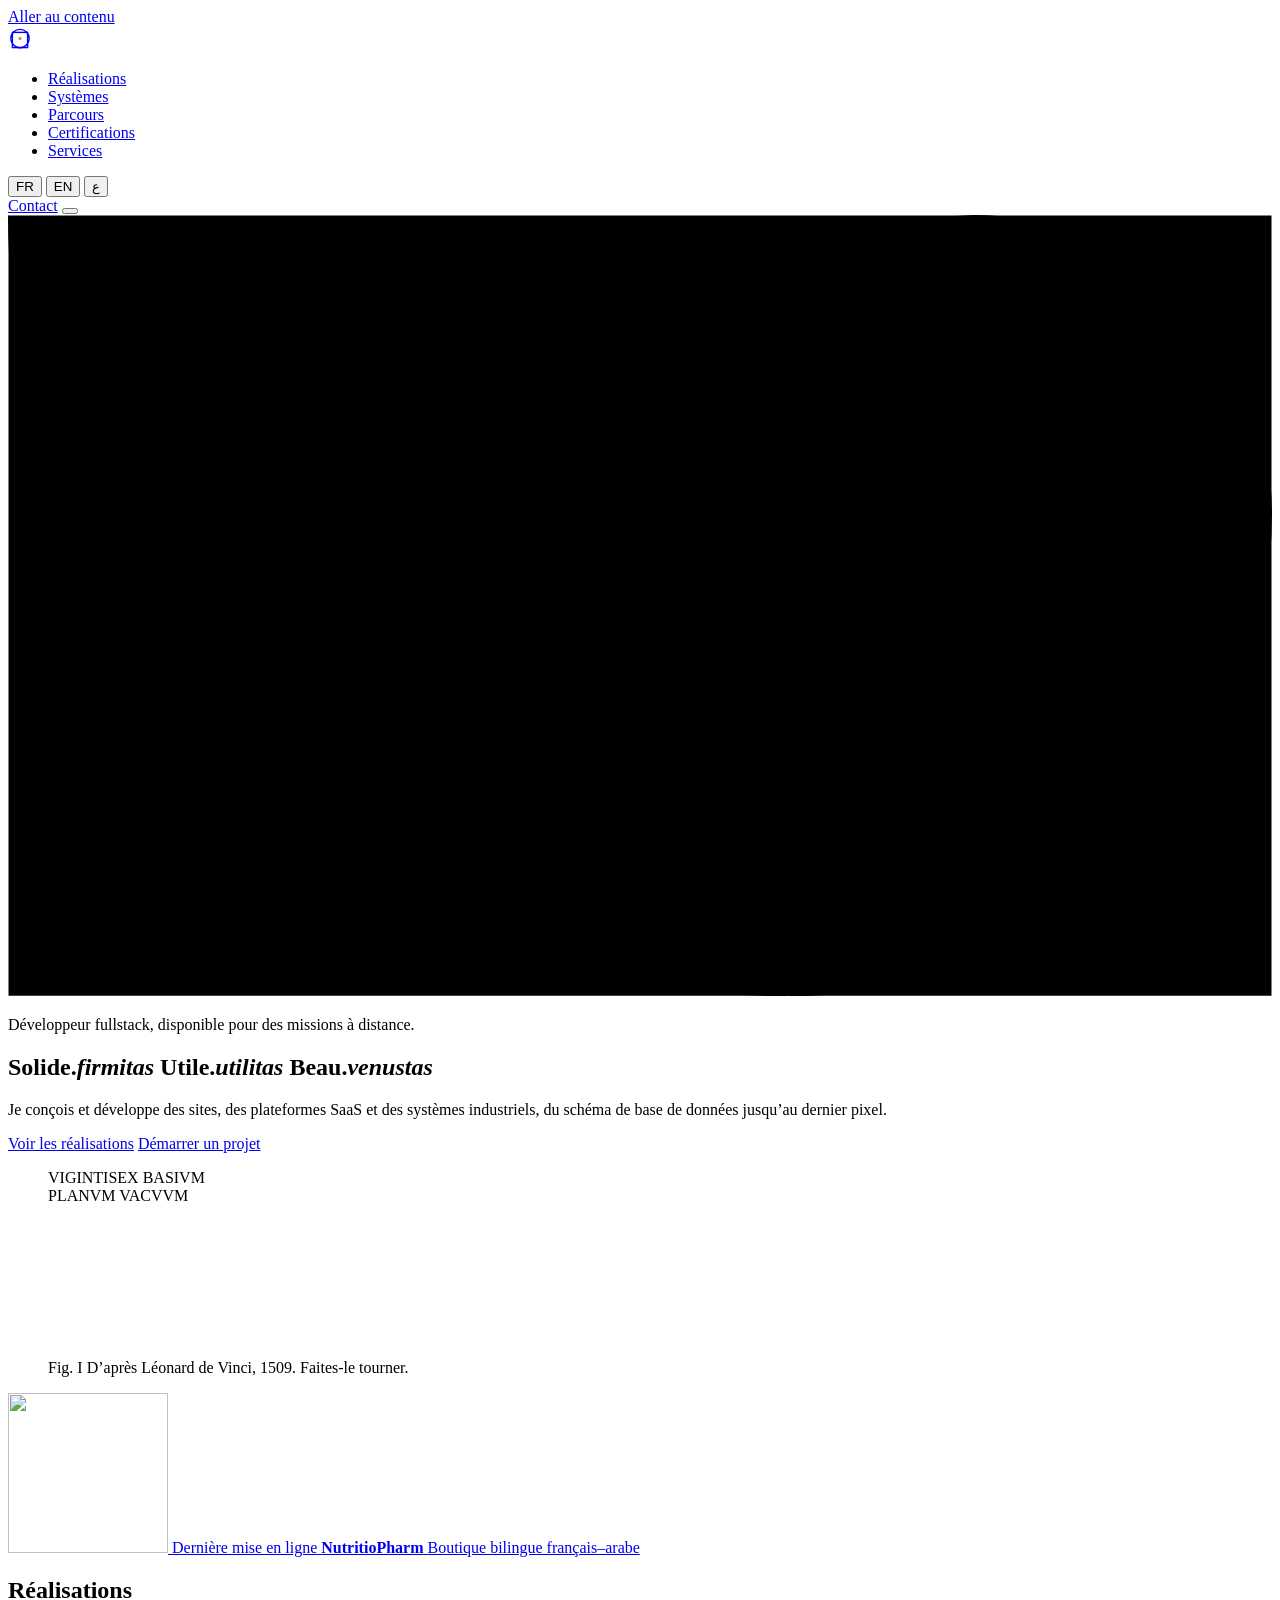
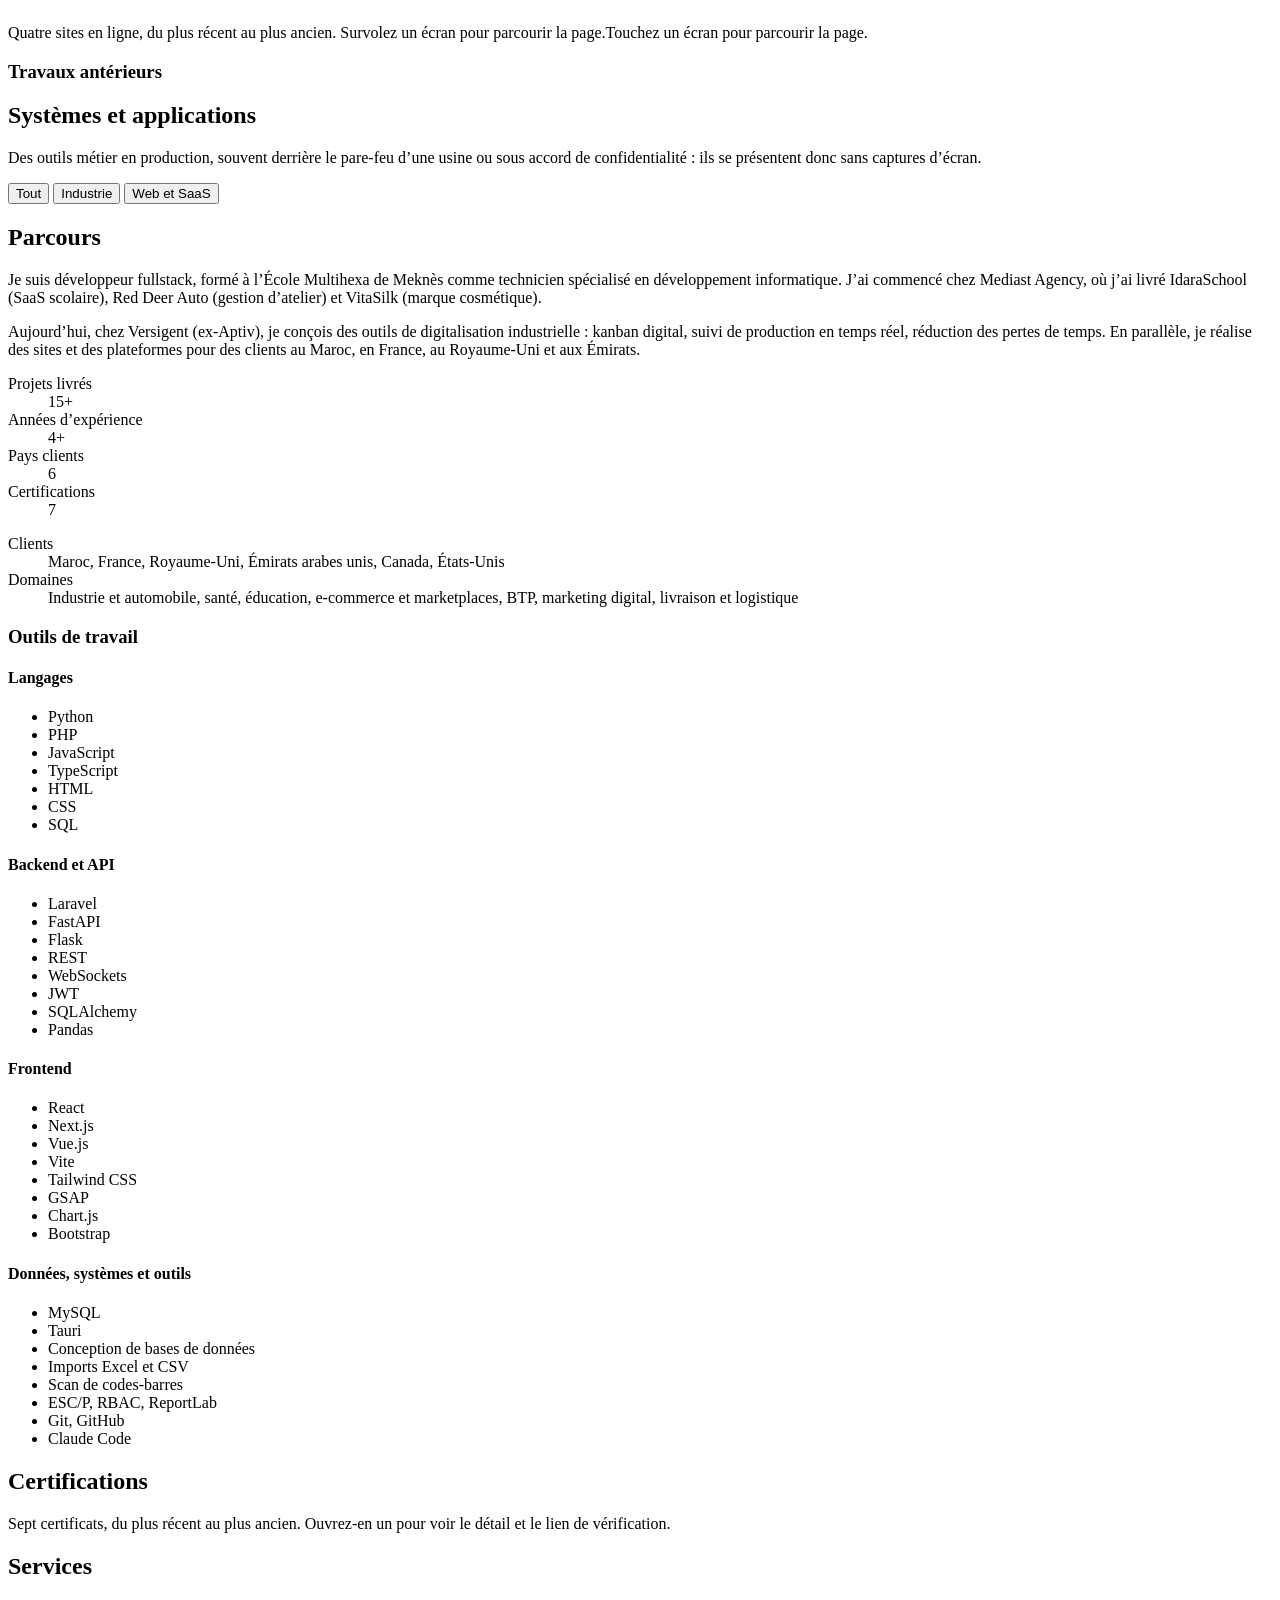
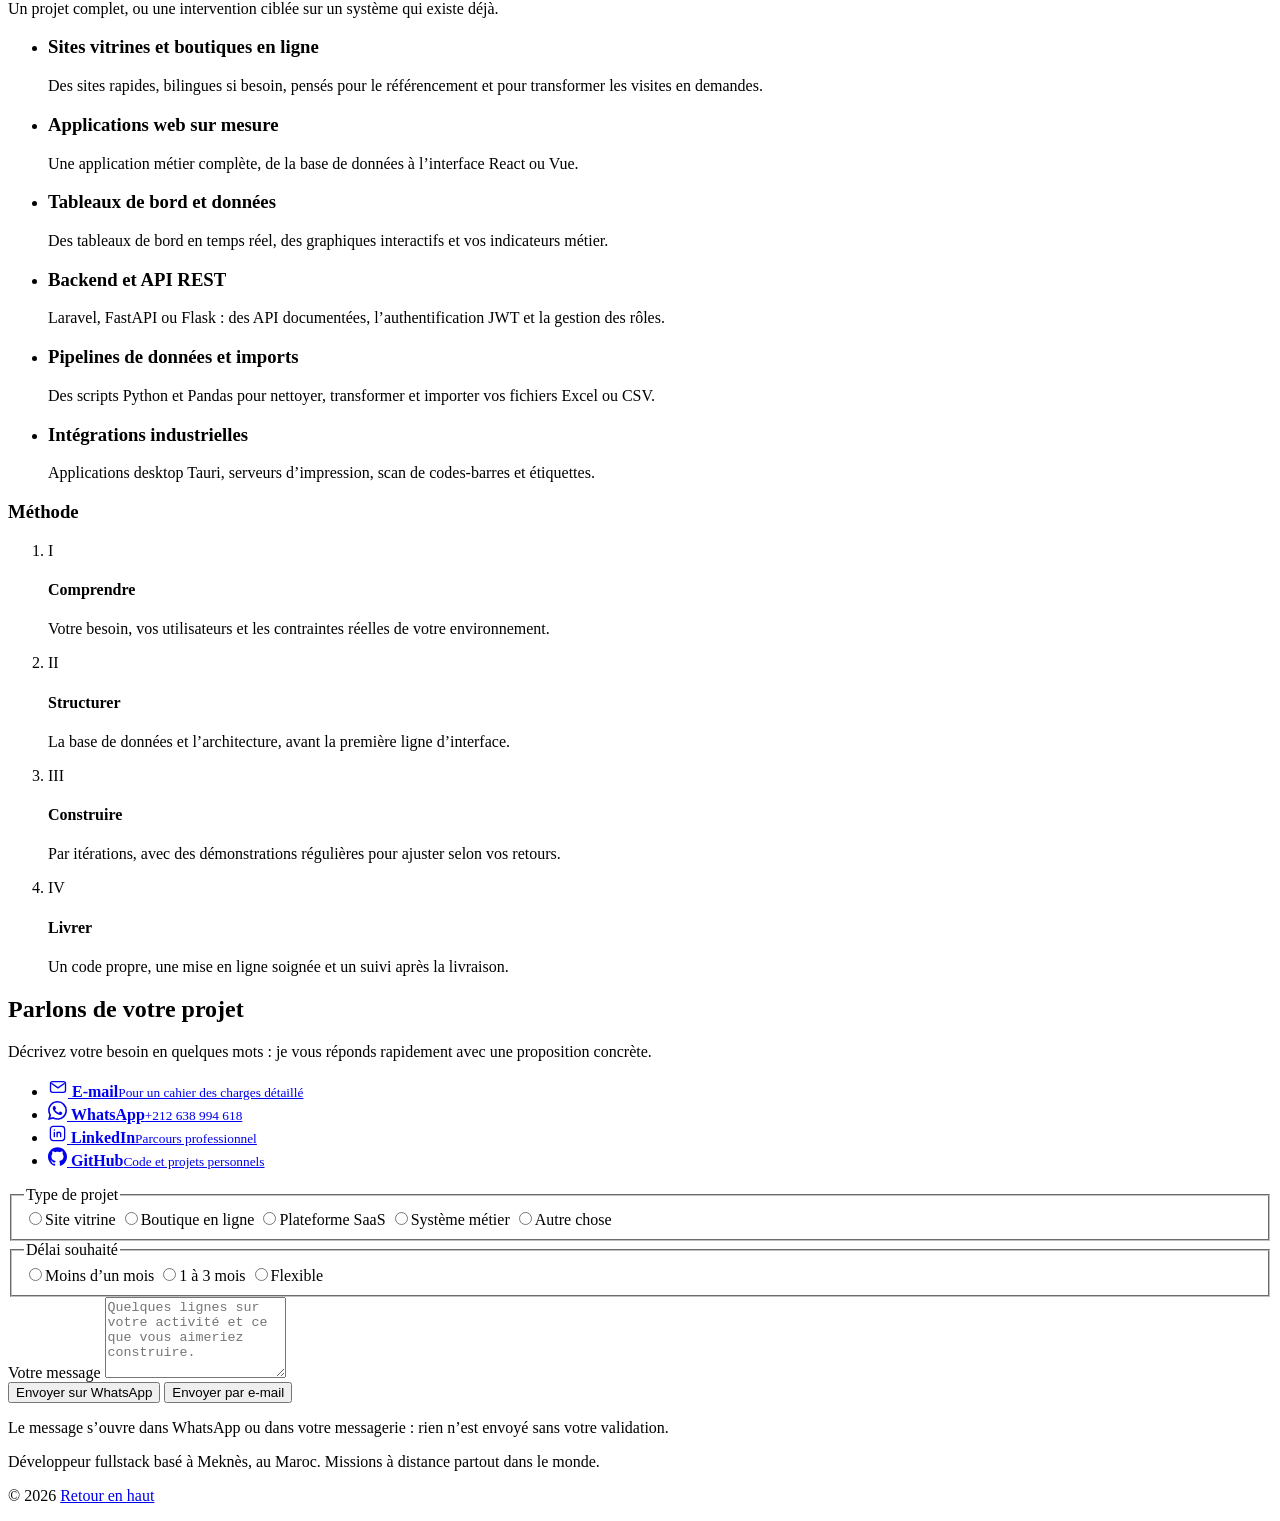
==== commit 39c10d4e: "Add files via upload" ====
--- a/index.html
+++ b/index.html
@@ -1,1145 +1,341 @@
-<!DOCTYPE html>
+<!doctype html>
 <html lang="fr" dir="ltr">
 <head>
-<meta charset="UTF-8">
-<meta name="viewport" content="width=device-width, initial-scale=1.0">
-<title>Rida Essbayi — Développeur Fullstack</title>
-<meta name="description" content="Rida Essbayi — Développeur fullstack. Applications web sur mesure, plateformes SaaS, marketplaces et systèmes industriels. Freelance à distance (France, UK, Émirats, Maroc).">
+<meta charset="utf-8">
+<meta name="viewport" content="width=device-width, initial-scale=1, viewport-fit=cover">
+<title>Développeur fullstack à Meknès — sites, SaaS et systèmes industriels</title>
+<meta name="description" content="Portfolio d’un développeur fullstack freelance : sites vitrines, boutiques en ligne, plateformes SaaS et systèmes industriels pour des clients au Maroc, en France, au Royaume-Uni et aux Émirats.">
+<meta name="theme-color" content="#ffffff">
+<meta name="color-scheme" content="light">
+<meta property="og:type" content="website">
+<meta property="og:title" content="Développeur fullstack — sites, SaaS et systèmes industriels">
+<meta property="og:description" content="Sites vitrines, boutiques en ligne, plateformes SaaS et systèmes industriels, du schéma de base de données jusqu’au dernier pixel.">
+<meta property="og:image" content="assets/og-cover.jpg">
+<meta name="twitter:card" content="summary_large_image">
+<link rel="icon" href="assets/favicon.svg" type="image/svg+xml">
 <link rel="preconnect" href="https://fonts.googleapis.com">
 <link rel="preconnect" href="https://fonts.gstatic.com" crossorigin>
-<link href="https://fonts.googleapis.com/css2?family=Sora:wght@500;600;700;800&family=Unbounded:wght@700;800&family=Inter:wght@400;500;600&family=JetBrains+Mono:wght@400;500;700&family=Cairo:wght@400;600;700;800&display=swap" rel="stylesheet">
-<style>
-:root{
-  --blanc:#ffffff;
-  --surface:#f6f7f9;
-  --surface-2:#eef0f4;
-  --ink:#0e1116;
-  --gris:#69707c;
-  --ligne:#e7e9ee;
-  --accent:#2b4bff;
-  --accent-2:#1a35d6;
-  --accent-soft:rgba(43,75,255,.08);
-  --r:18px;
-  --ombre:0 2px 6px rgba(14,17,22,.04), 0 18px 46px rgba(14,17,22,.07);
-  --ombre-h:0 4px 10px rgba(14,17,22,.05), 0 30px 70px rgba(14,17,22,.12);
-  --ff-d:'Sora',sans-serif;
-  --ff-b:'Inter',sans-serif;
-  --ff-m:'JetBrains Mono',monospace;
-}
-html[dir="rtl"]{ --ff-d:'Cairo',sans-serif; --ff-b:'Cairo',sans-serif; }
-*,*::before,*::after{box-sizing:border-box;margin:0;padding:0}
-html{scroll-behavior:smooth}
-body{font-family:var(--ff-b);background:var(--blanc);color:var(--ink);line-height:1.65;overflow-x:hidden;-webkit-font-smoothing:antialiased}
-::selection{background:var(--accent);color:#fff}
-img,svg{display:block}
-section{padding:6.5rem 4rem;position:relative}
-#competences,#projets,#processus{content-visibility:auto;contain-intrinsic-size:auto 900px}
-
-/* Entrée de page ultra légère */
-@keyframes montee{from{opacity:0;transform:translateY(22px)}to{opacity:1;transform:none}}
-.entree{animation:montee .7s cubic-bezier(.2,.7,.2,1) both}
-.e1{animation-delay:.05s}.e2{animation-delay:.14s}.e3{animation-delay:.23s}.e4{animation-delay:.32s}.e5{animation-delay:.45s}
-
-/* Progress */
-#progress{position:fixed;top:0;left:0;right:0;height:2px;z-index:400}
-#progress i{display:block;height:100%;background:var(--accent);transform-origin:left;transform:scaleX(0)}
-html[dir="rtl"] #progress i{transform-origin:right}
-
-/* Nav */
-nav{position:fixed;top:0;left:0;right:0;z-index:300;display:flex;justify-content:space-between;align-items:center;gap:1rem;padding:1rem 4rem;background:rgba(255,255,255,.82);backdrop-filter:blur(16px);-webkit-backdrop-filter:blur(16px);border-bottom:1px solid var(--ligne)}
-.nav-logo{font-family:var(--ff-m);font-size:.8rem;font-weight:700;letter-spacing:.04em;text-decoration:none;color:var(--ink)}
-.nav-logo b{color:var(--accent)}
-.nav-liens{display:flex;gap:1.7rem;list-style:none}
-.nav-liens a{font-size:.72rem;font-weight:600;letter-spacing:.07em;text-transform:uppercase;text-decoration:none;color:var(--ink);opacity:.42;transition:opacity .2s}
-.nav-liens a:hover,.nav-liens a.actif{opacity:1}
-.nav-droite{display:flex;align-items:center;gap:.9rem}
-.lang-switch{display:flex;align-items:center;background:var(--surface);border:1px solid var(--ligne);border-radius:2rem;padding:.18rem}
-.lang-globe{display:flex;align-items:center;padding:0 .3rem 0 .55rem;color:var(--gris)}
-html[dir="rtl"] .lang-globe{padding:0 .55rem 0 .3rem}
-.lang-btn{font-family:var(--ff-m);font-size:.6rem;font-weight:700;letter-spacing:.06em;padding:.34rem .68rem;background:transparent;border:none;border-radius:2rem;color:var(--gris);cursor:pointer;transition:background .25s,color .25s,box-shadow .25s}
-.lang-btn.actif{background:var(--blanc);color:var(--ink);box-shadow:0 2px 8px rgba(14,17,22,.1)}
-.nav-cta{font-size:.7rem;font-weight:700;letter-spacing:.05em;text-transform:uppercase;text-decoration:none;color:#fff;background:var(--ink);padding:.6rem 1.3rem;border-radius:2rem;transition:background .25s,transform .25s;white-space:nowrap}
-.nav-cta:hover{background:var(--accent);transform:translateY(-1px)}
-
-/* Hero */
-#hero{min-height:100svh;display:flex;align-items:center;padding:7.5rem 4rem 4rem;background:
-  radial-gradient(circle at 85% 12%, var(--accent-soft), transparent 42%),
-  radial-gradient(rgba(14,17,22,.055) 1px, transparent 1px);
-  background-size:auto, 26px 26px}
-.hero-badge{display:inline-flex;align-items:center;gap:.55rem;font-family:var(--ff-m);font-size:.64rem;font-weight:500;color:var(--accent);background:var(--blanc);border:1px solid var(--ligne);box-shadow:0 4px 14px rgba(14,17,22,.05);padding:.45rem 1rem;border-radius:2rem;margin-bottom:1.8rem;width:fit-content}
-.point-pulse{width:7px;height:7px;background:#18c964;border-radius:50%;animation:pulse 2s infinite}
-@keyframes pulse{0%,100%{box-shadow:0 0 0 0 rgba(24,201,100,.5)}70%{box-shadow:0 0 0 7px rgba(24,201,100,0)}}
-.hero-nom{font-family:'Unbounded',var(--ff-d);font-size:clamp(2.3rem,7.6vw,6.6rem);font-weight:800;letter-spacing:-.02em;line-height:1.06;margin-bottom:1.1rem;text-transform:uppercase}
-html[dir="rtl"] .hero-nom{letter-spacing:0;line-height:1.16}
-.hero-nom .grad{
-  background:linear-gradient(115deg,#2b4bff 0%,#7a2bff 24%,#00c2ff 48%,#2b4bff 72%,#7a2bff 100%);
-  background-size:280% 100%;
-  -webkit-background-clip:text;background-clip:text;
-  color:transparent;
-  animation:gradGlisse 6s linear infinite;
-  filter:drop-shadow(0 10px 34px rgba(74,54,255,.28));
-}
-@keyframes gradGlisse{from{background-position:0% 50%}to{background-position:280% 50%}}
-.hero-nom .pointf{color:var(--accent);background:none;-webkit-text-stroke:0}
-.hero-role{font-family:var(--ff-m);font-size:clamp(.78rem,1.5vw,1rem);font-weight:500;letter-spacing:.1em;text-transform:uppercase;margin-bottom:2rem;display:flex;align-items:center;gap:.8rem;min-height:1.6em}
-.hero-role::before{content:'';display:block;width:34px;height:2px;background:var(--accent);border-radius:2px}
-#roleMot{color:var(--accent)}
-.role-curseur{width:8px;height:1.05em;background:var(--accent);display:inline-block;animation:blink 1s steps(1) infinite}
-@keyframes blink{50%{opacity:0}}
-.hero-desc{max-width:520px;font-size:.95rem;line-height:1.78;color:var(--gris);margin-bottom:.4rem}
-.hero-desc strong{color:var(--ink);font-weight:600}
-.chip{font-family:var(--ff-m);font-size:.6rem;font-weight:500;padding:.4rem .8rem;background:var(--blanc);border:1px solid var(--ligne);border-radius:2rem;color:var(--gris);box-shadow:0 2px 8px rgba(14,17,22,.04);transition:transform .3s,border-color .3s,color .3s}
-.chip:hover{transform:translateY(-3px);border-color:var(--accent);color:var(--accent)}
-.hero-actions{display:flex;gap:.8rem;margin-top:2.4rem;flex-wrap:wrap}
-.btn{font-family:var(--ff-d);font-size:.82rem;font-weight:700;text-decoration:none;padding:.95rem 1.8rem;border-radius:2rem;transition:transform .25s,box-shadow .25s,background .25s;display:inline-flex;align-items:center;gap:.5rem}
-.btn-plein{background:var(--accent);color:#fff;box-shadow:0 10px 26px rgba(43,75,255,.3)}
-.btn-plein:hover{transform:translateY(-2px);box-shadow:0 16px 36px rgba(43,75,255,.38);background:var(--accent-2)}
-.btn-ligne{border:1.5px solid var(--ligne);color:var(--ink);background:var(--blanc)}
-.btn-ligne:hover{transform:translateY(-2px);border-color:var(--ink)}
-
-
-
-/* Nom — lettres qui se résolvent depuis le binaire */
-.hero-nom .ltr{display:inline-block;transition:color .15s}
-.hero-nom .ltr.cy{color:var(--accent);font-family:var(--ff-m);font-weight:700}
-.hero-nom .grad .ltr.cy{color:var(--accent)}
-.hero-nom .ltr.lock{animation:popL .32s cubic-bezier(.2,.9,.3,1.4)}
-@keyframes popL{0%{transform:translateY(8px) scale(.9);opacity:.6}60%{transform:translateY(-3px) scale(1.05)}100%{transform:none;opacity:1}}
-.hero-nom{cursor:default}
-
-
-/* Hero — grille pro */
-.hero-grid{display:grid;grid-template-columns:1.15fr .95fr;gap:3.5rem;align-items:center;position:relative;z-index:2;width:100%}
-.aurore{position:absolute;top:-8%;bottom:auto;width:62%;height:80%;pointer-events:none;filter:blur(46px);opacity:.9;background:
-  radial-gradient(38% 42% at 68% 28%, rgba(43,75,255,.16), transparent 70%),
-  radial-gradient(32% 36% at 42% 62%, rgba(122,43,255,.12), transparent 70%),
-  radial-gradient(28% 30% at 82% 72%, rgba(0,194,255,.12), transparent 70%)}
-html[dir="ltr"] .aurore{right:-6%}
-html[dir="rtl"] .aurore{left:-6%}
-
-/* Fenêtre de code (style éditeur) */
-.code-fenetre{background:#0d1117;border:1px solid #1f2733;border-radius:16px;overflow:hidden;box-shadow:0 30px 80px rgba(13,17,23,.35), 0 2px 0 rgba(255,255,255,.06) inset;direction:ltr}
-.code-barre{display:flex;align-items:center;gap:.45rem;padding:.75rem 1rem;background:#161b22;border-bottom:1px solid #1f2733}
-.pt{width:11px;height:11px;border-radius:50%}
-.pt.r{background:#ff5f57}.pt.j{background:#febc2e}.pt.v{background:#28c840}
-.code-nomf{font-family:var(--ff-m);font-size:.62rem;color:#8b949e;margin-left:.6rem;letter-spacing:.04em}
-.code-live{margin-left:auto;font-family:var(--ff-m);font-size:.54rem;color:#3fb950;display:flex;align-items:center;gap:.35rem;letter-spacing:.08em;text-transform:uppercase}
-.code-live i{width:6px;height:6px;border-radius:50%;background:#3fb950;animation:pulse 2s infinite}
-.code-corps{font-family:var(--ff-m);font-size:.76rem;line-height:1.85;padding:1.2rem 1.3rem 1.3rem;margin:0;color:#c9d1d9;white-space:pre;overflow-x:auto;text-align:left;min-height:15.5em}
-.code-corps .lg{display:block;opacity:0;transform:translateY(6px);transition:opacity .35s ease,transform .35s ease}
-.code-corps .lg.ok{opacity:1;transform:none}
-.cm{color:#8b949e}.kw{color:#ff7b72}.pr{color:#79c0ff}.st{color:#a5d6ff}.bo{color:#ffa657}.pn{color:#c9d1d9}
-.code-curseur{display:inline-block;width:8px;height:1em;background:#58a6ff;vertical-align:text-bottom;animation:blink 1s steps(1) infinite}
-.code-statut{font-family:var(--ff-m);font-size:.6rem;color:var(--gris);margin-top:.8rem;padding:0 .3rem;direction:ltr;text-align:left;min-height:1.2em}
-.code-statut b{color:#28a745;font-weight:700}
-
-/* Touche codeur — binaire */
-.bin-fond{position:absolute;inset:0;overflow:hidden;pointer-events:none;font-family:var(--ff-m);color:var(--ink);opacity:.045;font-size:.7rem;line-height:2.2;letter-spacing:.4em;user-select:none;direction:ltr;white-space:nowrap}
-.code-ligne{font-family:var(--ff-m);font-size:.68rem;font-weight:500;letter-spacing:.05em;color:var(--gris);margin-bottom:.9rem}
-.code-ligne .bin{color:var(--accent);font-weight:700}
-.hero-nom .decodage{font-variant-numeric:tabular-nums}
-.bin-ruban{font-family:var(--ff-m);font-size:.6rem;letter-spacing:.3em;color:#c3c8d2;margin-top:1.6rem;direction:ltr;overflow:hidden;white-space:nowrap;user-select:none}
-.bin-ruban b{color:var(--accent);font-weight:700}
-
-/* Marquee */
-.marquee-bande{background:var(--ink);padding:1.05rem 0;overflow:hidden;direction:ltr}
-.marquee-piste{display:flex;white-space:nowrap;width:max-content;animation:marquee 28s linear infinite}
-.marquee-item{font-family:var(--ff-m);font-size:.64rem;font-weight:700;letter-spacing:.12em;text-transform:uppercase;color:#fff;padding:0 1.6rem;display:inline-flex;align-items:center;gap:1rem}
-.marquee-item::after{content:'\00b7';color:var(--accent);font-size:1.2rem}
-@keyframes marquee{from{transform:translateX(0)}to{transform:translateX(-50%)}}
-
-/* Communs */
-.label-section{font-family:var(--ff-m);font-size:.6rem;font-weight:700;letter-spacing:.16em;text-transform:uppercase;color:var(--accent);margin-bottom:1rem;display:flex;align-items:center;gap:.6rem}
-.label-section::before{content:'';display:block;width:24px;height:2px;background:var(--accent);border-radius:2px}
-.titre-section{font-family:var(--ff-d);font-size:clamp(1.8rem,3.4vw,2.7rem);font-weight:800;letter-spacing:-.03em;line-height:1.14;margin-bottom:3rem}
-html[dir="rtl"] .titre-section{letter-spacing:0}
-.acc{color:var(--accent)}
-
-/* Reveal (léger) */
-.reveal{opacity:0;transform:translateY(28px);transition:opacity .65s ease,transform .65s cubic-bezier(.2,.7,.2,1)}
-.reveal.visible{opacity:1;transform:none}
-
-/* À propos */
-#apropos{background:var(--surface)}
-.apropos-grille{display:grid;grid-template-columns:1.15fr 1fr;gap:4.5rem;align-items:start}
-.apropos-texte{font-size:.96rem;line-height:1.85;color:var(--gris)}
-.apropos-texte strong{color:var(--ink);font-weight:600}
-.apropos-texte em{color:var(--accent);font-style:normal;font-weight:600}
-.stats-grille{display:grid;grid-template-columns:1fr 1fr;gap:1rem}
-.stat-box{background:var(--blanc);border:1px solid var(--ligne);border-radius:var(--r);padding:1.9rem 1.5rem;box-shadow:var(--ombre);transition:transform .3s,box-shadow .3s}
-.stat-box:hover{transform:translateY(-4px);box-shadow:var(--ombre-h)}
-.stat-chiffre{font-family:var(--ff-d);font-size:2.7rem;font-weight:800;letter-spacing:-.04em;line-height:1.1;margin-bottom:.3rem}
-.stat-chiffre b{color:var(--accent)}
-.stat-libelle{font-family:var(--ff-m);font-size:.6rem;font-weight:500;letter-spacing:.08em;text-transform:uppercase;color:var(--gris)}
-
-/* Compétences */
-#competences{background:var(--blanc)}
-.comp-grille{display:grid;grid-template-columns:repeat(4,1fr);gap:1rem}
-.comp-categorie{background:var(--blanc);border:1px solid var(--ligne);border-radius:var(--r);padding:2.2rem 1.7rem;transition:transform .3s,box-shadow .3s,border-color .3s}
-.comp-categorie:hover{transform:translateY(-5px);box-shadow:var(--ombre-h);border-color:rgba(43,75,255,.35)}
-.comp-cat-label{font-family:var(--ff-m);font-size:.56rem;font-weight:700;letter-spacing:.12em;text-transform:uppercase;color:var(--accent);margin-bottom:.8rem}
-.comp-cat-titre{font-family:var(--ff-d);font-size:1rem;font-weight:700;margin-bottom:1.3rem}
-.comp-liste{list-style:none;display:flex;flex-wrap:wrap;gap:.42rem}
-.comp-pill{font-family:var(--ff-m);font-size:.6rem;padding:.3rem .68rem;border:1px solid var(--ligne);border-radius:2rem;color:var(--gris);transition:all .25s}
-.comp-pill.star{background:var(--accent-soft);border-color:transparent;color:var(--accent-2);font-weight:700}
-.comp-categorie:hover .comp-pill.star{background:var(--accent);color:#fff}
-/* Certifications */
-#certifications{background:var(--surface)}
-.cert-grille{display:grid;grid-template-columns:repeat(3,1fr);gap:1rem}
-.cert-carte{background:var(--blanc);border:1px solid var(--ligne);border-radius:var(--r);padding:1.9rem 1.7rem;cursor:pointer;transition:transform .3s,box-shadow .3s;display:flex;flex-direction:column;gap:.5rem}
-.cert-carte:hover{transform:translateY(-5px);box-shadow:var(--ombre-h)}
-.cert-logo{margin-bottom:.3rem;display:flex;align-items:center;min-height:26px}
-.cert-logo svg{height:24px;width:auto}
-.cert-platform{font-family:var(--ff-m);font-size:.54rem;font-weight:700;letter-spacing:.14em;text-transform:uppercase;color:var(--accent)}
-.cert-titre{font-family:var(--ff-d);font-size:.95rem;font-weight:700;line-height:1.3}
-.cert-desc{font-size:.78rem;line-height:1.62;color:var(--gris);flex:1}
-.cert-date,.cert-id{font-family:var(--ff-m);font-size:.54rem;color:var(--gris)}
-.cert-id{opacity:.6;font-size:.52rem}
-.cert-skills{display:flex;flex-wrap:wrap;gap:.35rem;margin-top:.2rem}
-.cert-skill{font-family:var(--ff-m);font-size:.52rem;padding:.2rem .55rem;background:var(--surface-2);border-radius:2rem;color:var(--gris)}
-.cert-hint{font-family:var(--ff-m);font-size:.54rem;color:var(--accent);opacity:0;margin-top:.4rem;transition:opacity .3s;font-weight:700}
-.cert-carte:hover .cert-hint{opacity:1}
-
-/* Modal */
-.cert-modal-overlay{position:fixed;inset:0;z-index:1000;background:rgba(14,17,22,.45);backdrop-filter:blur(10px);display:flex;align-items:center;justify-content:center;padding:1.5rem;opacity:0;pointer-events:none;transition:opacity .3s}
-.cert-modal-overlay.open{opacity:1;pointer-events:all}
-.cert-modal{background:var(--blanc);border-radius:22px;max-width:640px;width:100%;max-height:90vh;overflow-y:auto;box-shadow:0 40px 90px rgba(14,17,22,.3);transform:translateY(26px) scale(.97);transition:transform .3s cubic-bezier(.2,.7,.2,1)}
-.cert-modal-overlay.open .cert-modal{transform:none}
-.cert-modal-header{padding:2rem 2.4rem 1.3rem;border-bottom:1px solid var(--ligne);display:flex;justify-content:space-between;align-items:flex-start;gap:1rem}
-.cert-modal-logo svg{height:34px;width:auto}
-.cert-modal-close{background:var(--surface);border:none;border-radius:50%;width:34px;height:34px;font-size:1rem;color:var(--gris);cursor:pointer;transition:background .2s,color .2s}
-.cert-modal-close:hover{background:var(--surface-2);color:var(--ink)}
-.cert-modal-body{padding:1.7rem 2.4rem 2.2rem}
-.cert-modal-platform{font-family:var(--ff-m);font-size:.6rem;font-weight:700;letter-spacing:.14em;text-transform:uppercase;color:var(--accent);margin-bottom:.5rem}
-.cert-modal-titre{font-family:var(--ff-d);font-size:1.45rem;font-weight:800;letter-spacing:-.02em;line-height:1.2;margin-bottom:1rem}
-.cert-modal-desc{font-size:.9rem;line-height:1.75;color:var(--gris);margin-bottom:1.4rem}
-.cert-modal-meta{display:flex;flex-wrap:wrap;gap:1.5rem;margin-bottom:1.4rem}
-.cert-modal-meta-item{display:flex;flex-direction:column;gap:.2rem}
-.cert-modal-meta-label{font-family:var(--ff-m);font-size:.52rem;letter-spacing:.1em;text-transform:uppercase;color:var(--gris)}
-.cert-modal-meta-value{font-family:var(--ff-m);font-size:.76rem;font-weight:700}
-.cert-modal-skills{display:flex;flex-wrap:wrap;gap:.4rem;margin-bottom:1.8rem}
-.cert-modal-skill{font-family:var(--ff-m);font-size:.6rem;padding:.28rem .7rem;border:1px solid var(--ligne);border-radius:2rem;color:var(--gris)}
-.cert-modal-verify{display:inline-flex;align-items:center;gap:.5rem;font-family:var(--ff-d);font-size:.82rem;font-weight:700;color:#fff;background:var(--ink);padding:.85rem 1.6rem;border-radius:2rem;text-decoration:none;transition:background .2s}
-.cert-modal-verify:hover{background:var(--accent)}
-
-/* Projets — pile blanche */
-#projets{background:var(--surface)}
-.projets-pile{display:flex;flex-direction:column;gap:1.8rem}
-.projet-carte{position:sticky;top:104px;background:var(--blanc);border:1px solid var(--ligne);border-radius:22px;padding:2.6rem 2.5rem;box-shadow:var(--ombre-h);display:grid;grid-template-columns:1.25fr .9fr;gap:2.4rem;align-items:start;transform-origin:top center;will-change:transform,opacity}
-.projet-tete{display:flex;justify-content:space-between;align-items:center;gap:1rem;grid-column:1/-1;margin-bottom:.3rem}
-.projet-num{font-family:var(--ff-m);font-size:.58rem;font-weight:700;letter-spacing:.14em;color:var(--accent)}
-.projet-ctx{font-family:var(--ff-m);font-size:.56rem;letter-spacing:.08em;text-transform:uppercase;color:var(--gris);background:var(--surface);border:1px solid var(--ligne);padding:.32rem .8rem;border-radius:2rem;white-space:nowrap}
-.projet-titre{font-family:var(--ff-d);font-size:clamp(1.25rem,2.3vw,1.7rem);font-weight:800;letter-spacing:-.02em;line-height:1.18;margin-bottom:.6rem}
-.projet-loc{font-size:.78rem;color:var(--gris);margin-bottom:1rem;display:flex;align-items:flex-start;gap:.45rem;line-height:1.45}
-.projet-loc svg{flex-shrink:0;margin-top:.15rem;color:var(--accent)}
-.projet-desc{font-size:.86rem;line-height:1.75;color:var(--gris)}
-.projet-cote{display:flex;flex-direction:column;gap:1.2rem}
-.projet-sous{font-family:var(--ff-m);font-size:.54rem;font-weight:700;letter-spacing:.14em;text-transform:uppercase;color:#b0b5bf}
-.projet-stack{display:flex;flex-wrap:wrap;gap:.4rem}
-.stack-tag{font-family:var(--ff-m);font-size:.58rem;font-weight:500;padding:.28rem .68rem;background:var(--surface);border:1px solid var(--ligne);border-radius:2rem;color:var(--ink)}
-.projet-points{list-style:none;display:flex;flex-direction:column;gap:.5rem}
-.projet-points li{font-size:.78rem;line-height:1.55;color:var(--gris);display:flex;gap:.6rem}
-.projet-points li::before{content:'\2192';color:var(--accent);flex-shrink:0;font-weight:700}
-html[dir="rtl"] .projet-points li::before{content:'\2190'}
-
-
-/* Projets — grille secondaire */
-.sous-projets{font-family:var(--ff-d);font-size:1.15rem;font-weight:800;letter-spacing:-.02em;margin:3.2rem 0 1.3rem;display:flex;align-items:center;gap:.7rem}
-.sous-projets::after{content:'';flex:1;height:1px;background:var(--ligne)}
-.projets-grille{display:grid;grid-template-columns:repeat(2,1fr);gap:1rem}
-.pg-carte{background:var(--blanc);border:1px solid var(--ligne);border-radius:var(--r);padding:1.8rem 1.6rem;display:flex;flex-direction:column;gap:.55rem;transition:transform .3s,box-shadow .3s,border-color .3s}
-.pg-carte:hover{transform:translateY(-4px);box-shadow:var(--ombre-h);border-color:rgba(43,75,255,.35)}
-.pg-tete{display:flex;justify-content:space-between;align-items:center;gap:.8rem}
-.pg-num{font-family:var(--ff-m);font-size:.56rem;font-weight:700;letter-spacing:.13em;color:var(--accent)}
-.pg-ctx{font-family:var(--ff-m);font-size:.52rem;letter-spacing:.06em;text-transform:uppercase;color:var(--gris);background:var(--surface);border:1px solid var(--ligne);padding:.26rem .7rem;border-radius:2rem;white-space:nowrap}
-.pg-titre{font-family:var(--ff-d);font-size:1.05rem;font-weight:700;letter-spacing:-.01em;line-height:1.25}
-.pg-desc{font-size:.79rem;line-height:1.65;color:var(--gris);flex:1}
-/* Monde — pays & domaines */
-.monde{margin-top:2.4rem;display:flex;flex-direction:column;gap:1.1rem}
-.monde-sous{font-family:var(--ff-m);font-size:.56rem;font-weight:700;letter-spacing:.14em;text-transform:uppercase;color:var(--gris)}
-.monde-chips{display:flex;flex-wrap:wrap;gap:.45rem}
-
-/* Services */
-#services{background:var(--blanc)}
-.services-liste{display:grid;grid-template-columns:1fr 1fr;gap:1rem}
-.service-item{display:flex;flex-direction:column;gap:.6rem;background:var(--blanc);border:1px solid var(--ligne);border-radius:var(--r);padding:1.9rem 1.7rem;transition:transform .3s,box-shadow .3s,border-color .3s}
-.service-item:hover{transform:translateY(-4px);box-shadow:var(--ombre-h);border-color:rgba(43,75,255,.35)}
-.service-num{font-family:var(--ff-m);font-size:.6rem;font-weight:700;color:var(--accent)}
-.service-nom{font-family:var(--ff-d);font-size:1.15rem;font-weight:700;letter-spacing:-.01em}
-.service-desc{font-size:.82rem;line-height:1.65;color:var(--gris)}
-
-/* Processus */
-#processus{background:var(--surface)}
-.processus-etapes{display:grid;grid-template-columns:repeat(4,1fr);gap:1rem}
-.etape{background:var(--blanc);border:1px solid var(--ligne);border-radius:var(--r);padding:2.4rem 1.8rem;transition:transform .3s,box-shadow .3s}
-.etape:hover{transform:translateY(-5px);box-shadow:var(--ombre-h)}
-.etape-num{font-family:var(--ff-d);font-size:2.4rem;font-weight:800;letter-spacing:-.04em;color:var(--surface-2);line-height:1;margin-bottom:1.2rem;-webkit-text-stroke:1px #d8dbe2}
-.etape-titre{font-family:var(--ff-d);font-size:1rem;font-weight:700;margin-bottom:.6rem}
-.etape-desc{font-size:.79rem;line-height:1.72;color:var(--gris)}
-
-/* Contact */
-#contact{background:var(--blanc)}
-.contact-inner{max-width:820px}
-.contact-texte{font-size:.93rem;line-height:1.82;color:var(--gris);margin-bottom:2rem}
-.contact-texte strong{color:var(--ink)}
-.contact-liens{display:grid;grid-template-columns:1fr 1fr;gap:.8rem}
-.contact-lien{display:flex;align-items:center;gap:1rem;font-size:.88rem;font-weight:500;text-decoration:none;color:var(--ink);background:var(--surface);border:1px solid var(--ligne);border-radius:14px;padding:.8rem 1.1rem;transition:transform .25s,border-color .25s,box-shadow .25s;direction:ltr}
-html[dir="rtl"] .contact-lien{flex-direction:row-reverse;justify-content:flex-end}
-.contact-lien:hover{transform:translateX(4px);border-color:rgba(43,75,255,.4);box-shadow:var(--ombre)}
-html[dir="rtl"] .contact-lien:hover{transform:translateX(-4px)}
-.contact-icone{width:34px;height:34px;background:var(--blanc);border:1px solid var(--ligne);border-radius:50%;display:flex;align-items:center;justify-content:center;font-size:.7rem;font-family:var(--ff-m);flex-shrink:0;transition:background .2s,color .2s,border-color .2s}
-.contact-lien:hover .contact-icone{background:var(--accent);border-color:var(--accent);color:#fff}
-
-footer{padding:2.2rem 4rem;background:var(--ink);color:rgba(255,255,255,.4);display:flex;justify-content:space-between;align-items:center;gap:1rem;font-family:var(--ff-m);font-size:.6rem;letter-spacing:.07em;flex-wrap:wrap}
-
-/* Responsive */
-@media(max-width:1024px){.projet-carte{grid-template-columns:1fr}}
-@media(max-width:900px){
-  nav{padding:.9rem 1.25rem}
-  .nav-liens{display:none}
-  #hero,section{padding-left:1.25rem;padding-right:1.25rem}
-  .hero-grid{grid-template-columns:1fr;gap:2.6rem}
-  .aurore{width:100%}
-  .apropos-grille{grid-template-columns:1fr;gap:3rem}
-  .contact-liens{grid-template-columns:1fr}
-  .comp-grille{grid-template-columns:1fr 1fr}
-  .cert-grille{grid-template-columns:1fr 1fr}
-  .projets-grille{grid-template-columns:1fr}
-  .services-liste{grid-template-columns:1fr}
-  .processus-etapes{grid-template-columns:1fr 1fr}
-  .projet-carte{top:86px;padding:1.9rem 1.4rem}
-  footer{flex-direction:column;text-align:center}
-}
-@media(max-width:540px){
-  .comp-grille,.cert-grille,.processus-etapes{grid-template-columns:1fr}
-    .hero-chips{justify-content:flex-start}
-  .lang-btn{padding:.3rem .5rem}
-}
-@media(prefers-reduced-motion:reduce){
-  *,*::before,*::after{animation-duration:.001s!important;transition-duration:.001s!important}
-  html{scroll-behavior:auto}
-  .reveal,.entree{opacity:1;transform:none;animation:none}
-}
-</style>
+<link rel="stylesheet" href="https://fonts.googleapis.com/css2?family=EB+Garamond:ital,wght@0,400..600;1,400..500&family=Geist:wght@400..600&display=swap">
+<link rel="stylesheet" href="assets/css/main.css">
+<script>
+/* Pick the language before first paint: ?lang= → saved choice → browser language → French. */
+(function () {
+  var langs = ['fr', 'en', 'ar'], pick = null, h = document.documentElement;
+  try { pick = new URLSearchParams(location.search).get('lang'); } catch (e) {}
+  if (langs.indexOf(pick) < 0) { try { pick = localStorage.getItem('lang'); } catch (e) {} }
+  if (langs.indexOf(pick) < 0) {
+    var prefs = navigator.languages || [navigator.language || ''];
+    for (var i = 0; i < prefs.length && langs.indexOf(pick) < 0; i++) pick = String(prefs[i]).slice(0, 2).toLowerCase();
+  }
+  if (langs.indexOf(pick) < 0) pick = 'fr';
+  window.__initialLang = pick;
+  if (pick !== 'fr') {
+    h.lang = pick;
+    h.dir = pick === 'ar' ? 'rtl' : 'ltr';
+    h.classList.add('is-translating');
+    setTimeout(function () { h.classList.remove('is-translating'); }, 1500);
+  }
+  if (pick === 'ar') {
+    var l = document.createElement('link');
+    l.rel = 'stylesheet'; l.id = 'font-ar';
+    l.href = 'https://fonts.googleapis.com/css2?family=Amiri:ital,wght@0,400;0,700;1,400&family=IBM+Plex+Sans+Arabic:wght@400;500;600&display=swap';
+    document.head.appendChild(l);
+  }
+})();
+</script>
+<script src="assets/js/i18n.js" defer></script>
+<script src="assets/js/codex.js" defer></script>
+<script src="assets/js/main.js" defer></script>
 </head>
 <body>
-
-<div id="progress"><i id="progressBar"></i></div>
-
-<nav class="entree">
-  <a href="#hero" class="nav-logo">RE<b>_</b>DEV</a>
-  <ul class="nav-liens">
-    <li><a href="#apropos" data-i18n="nav_about"></a></li>
-    <li><a href="#competences" data-i18n="nav_skills"></a></li>
-    <li><a href="#certifications" data-i18n="nav_certs"></a></li>
-    <li><a href="#projets" data-i18n="nav_projects"></a></li>
-    <li><a href="#services" data-i18n="nav_services"></a></li>
-    <li><a href="#contact" data-i18n="nav_contact"></a></li>
-  </ul>
-  <div class="nav-droite">
-    <div class="lang-switch" role="group" aria-label="Changer la langue — Change language — تغيير اللغة" title="Changer la langue / Change language">
-      <span class="lang-globe" aria-hidden="true"><svg width="13" height="13" viewBox="0 0 24 24" fill="none" stroke="currentColor" stroke-width="2"><circle cx="12" cy="12" r="10"/><line x1="2" y1="12" x2="22" y2="12"/><path d="M12 2a15.3 15.3 0 0 1 4 10 15.3 15.3 0 0 1-4 10 15.3 15.3 0 0 1-4-10 15.3 15.3 0 0 1 4-10z"/></svg></span>
-      <button class="lang-btn actif" data-lang="fr" onclick="setLang('fr')" title="Français">FR</button>
-      <button class="lang-btn" data-lang="en" onclick="setLang('en')" title="English">EN</button>
-      <button class="lang-btn" data-lang="ar" onclick="setLang('ar')" title="العربية">AR</button>
-    </div>
-    <a href="#contact" class="nav-cta" data-i18n="nav_cta"></a>
+<a class="skip" href="#work" data-i18n="skip">Aller au contenu</a>
+
+<header class="nav" id="nav">
+  <nav class="nav__bar" aria-label="Navigation principale" data-i18n-attr="aria-label:nav_label">
+    <a class="nav__mark" href="#top" aria-label="Retour en haut" data-i18n-attr="aria-label:nav_home">
+      <svg viewBox="0 0 24 24" width="24" height="24" aria-hidden="true"><rect x="4.4" y="6.4" width="15.2" height="15.2" fill="none" stroke="currentColor" stroke-width="1.4"/><circle cx="12" cy="12.6" r="9.2" fill="none" stroke="currentColor" stroke-width="1.4"/><circle cx="12" cy="12.6" r="1.5" fill="#b08a3e"/></svg>
+    </a>
+    <div class="nav__track">
+      <ul class="nav__links">
+        <li><a href="#work" data-i18n="nav_work">Réalisations</a></li>
+        <li><a href="#systems" data-i18n="nav_systems">Systèmes</a></li>
+        <li><a href="#about" data-i18n="nav_about">Parcours</a></li>
+        <li><a href="#certifications" data-i18n="nav_certs">Certifications</a></li>
+        <li><a href="#services" data-i18n="nav_services">Services</a></li>
+      </ul>
+      <span class="nav__indicator" aria-hidden="true"></span>
+    </div>
+    <div class="seg lang" role="group" aria-label="Langue" data-i18n-attr="aria-label:lang_label">
+      <button type="button" class="seg__opt" data-lang="fr" lang="fr" title="Français" aria-pressed="true">FR</button>
+      <button type="button" class="seg__opt" data-lang="en" lang="en" title="English" aria-pressed="false">EN</button>
+      <button type="button" class="seg__opt seg__opt--ar" data-lang="ar" lang="ar" title="العربية" aria-pressed="false">ع</button>
+    </div>
+    <a class="nav__cta" href="#contact" data-i18n="nav_contact">Contact</a>
+    <button type="button" class="nav__toggle" aria-expanded="false" aria-controls="navSheet" aria-label="Menu" data-i18n-attr="aria-label:nav_menu"><span></span><span></span></button>
+  </nav>
+  <div class="nav__sheet" id="navSheet" hidden>
+    <ul>
+      <li><a href="#work" data-i18n="nav_work">Réalisations</a></li>
+      <li><a href="#systems" data-i18n="nav_systems">Systèmes</a></li>
+      <li><a href="#about" data-i18n="nav_about">Parcours</a></li>
+      <li><a href="#certifications" data-i18n="nav_certs">Certifications</a></li>
+      <li><a href="#services" data-i18n="nav_services">Services</a></li>
+      <li><a href="#contact" data-i18n="nav_contact">Contact</a></li>
+    </ul>
   </div>
-</nav>
-
-<section id="hero">
-  <div class="bin-fond" id="binFond" aria-hidden="true"></div>
-  <div class="aurore" aria-hidden="true"></div>
-  <div class="hero-grid">
-    <div class="hero-gauche">
-      <div class="code-ligne entree e1"><span data-i18n="hero_code"></span> <span class="bin">01110010 01100101</span></div>
-      <div class="hero-badge entree e1">
-        <div class="point-pulse"></div>
-        <span data-i18n="hero_badge"></span>
-      </div>
-      <h1 class="hero-nom">
-        <span class="entree e2 decodage" style="display:block" id="nomL1" data-final="Rida">Rida</span>
-        <span class="grad entree e3" style="display:block"><span class="decodage" id="nomL2" data-final="Essbayi">Essbayi</span><span class="pointf">.</span></span>
-      </h1>
-      <div class="hero-role entree e4"><span id="roleMot"></span><span class="role-curseur"></span></div>
-      <p class="hero-desc entree e4" data-i18n-html="hero_desc"></p>
-      <div class="hero-actions entree e5">
-        <a href="#projets" class="btn btn-plein" data-i18n="hero_cta1"></a>
-        <a href="#contact" class="btn btn-ligne" data-i18n="hero_cta2"></a>
-      </div>
-      <div class="bin-ruban entree e5" aria-hidden="true">01010010 01101001 01100100 01100001 <b>·</b> 01000101 01110011 01110011 01100010 01100001 01111001 01101001 <b>·</b> 01100110 01110101 01101100 01101100 01110011 01110100 01100001 01100011 01101011</div>
-    </div>
-    <div class="hero-droite entree e4">
-      <div class="code-fenetre">
-        <div class="code-barre">
-          <span class="pt r"></span><span class="pt j"></span><span class="pt v"></span>
-          <span class="code-nomf">developer.js</span>
-          <span class="code-live"><i></i>live</span>
-        </div>
-        <pre class="code-corps" id="codeCorps"></pre>
-      </div>
-      <div class="code-statut" id="codeStatut"></div>
-    </div>
+</header>
+
+<main id="main">
+
+  <!-- ============ Hero: a codex sheet laid out on the golden section ============ -->
+  <section class="hero" id="top" aria-labelledby="heroTitle">
+    <div class="hero__stage">
+      <svg class="construct" viewBox="0 0 1618 1000" preserveAspectRatio="none" aria-hidden="true" focusable="false">
+        <g class="construct__grid">
+          <path pathLength="1" style="--d:0" d="M.65 .65H1617.35V999.35H.65Z"/>
+          <path pathLength="1" style="--d:120" d="M1000 0V1000"/>
+          <path pathLength="1" style="--d:220" d="M1000 382H1618"/>
+          <path pathLength="1" style="--d:300" d="M1236.1 0V382"/>
+          <path pathLength="1" style="--d:360" d="M1000 236.1H1236.1"/>
+          <path pathLength="1" style="--d:410" d="M1145.9 236.1V382"/>
+          <path pathLength="1" style="--d:450" d="M1145.9 291.8H1236.1"/>
+          <path pathLength="1" style="--d:480" d="M1180.3 236.1V291.8"/>
+          <path pathLength="1" style="--d:500" d="M1145.9 270.5H1180.3"/>
+        </g>
+        <g class="construct__diag">
+          <path d="M1000 382L1618 0"/>
+          <path d="M1000 0L1618 1000"/>
+        </g>
+        <path class="construct__compass" pathLength="1" style="--d:700" d="M934.7 276.4a236.1 236.1 0 1 0 472.2 0a236.1 236.1 0 1 0-472.2 0"/>
+        <path class="construct__spiral construct__spiral--outer" pathLength="1" style="--d:300" d="M0 0A1000 1000 0 0 0 1000 1000"/>
+        <path class="construct__spiral" pathLength="1" style="--d:900" d="M1000 1000A618 618 0 0 0 1618 382A381.97 381.97 0 0 0 1236.1 0A236.1 236.1 0 0 0 1000 236.1A145.9 145.9 0 0 0 1145.9 382A90.2 90.2 0 0 0 1236.1 291.8A55.7 55.7 0 0 0 1180.3 236.1A34.4 34.4 0 0 0 1145.9 270.5A21.3 21.3 0 0 0 1167.2 291.8A13.2 13.2 0 0 0 1180.3 278.6"/>
+      </svg>
+
+      <div class="hero__text">
+        <p class="hero__kicker"><span class="status-dot" aria-hidden="true"></span><span data-i18n="hero_kicker">Développeur fullstack, disponible pour des missions à distance.</span></p>
+        <h1 class="hero__title" id="heroTitle">
+          <span class="hero__word" data-i18n="hero_w1">Solide.</span><em class="hero__gloss" lang="la" aria-hidden="true">firmitas</em>
+          <span class="hero__word" data-i18n="hero_w2">Utile.</span><em class="hero__gloss" lang="la" aria-hidden="true">utilitas</em>
+          <span class="hero__word" data-i18n="hero_w3">Beau.</span><em class="hero__gloss" lang="la" aria-hidden="true">venustas</em>
+        </h1>
+        <p class="hero__lede" data-i18n="hero_lede">Je conçois et développe des sites, des plateformes SaaS et des systèmes industriels, du schéma de base de données jusqu’au dernier pixel.</p>
+        <div class="hero__actions">
+          <a class="btn btn--ink" href="#work" data-i18n="hero_cta_work">Voir les réalisations</a>
+          <a class="btn btn--glass" href="#contact" data-i18n="hero_cta_contact">Démarrer un projet</a>
+        </div>
+      </div>
+
+      <figure class="plate">
+        <div class="plate__tablet" lang="la" aria-hidden="true">VIGINTISEX BASIVM<br>PLANVM VACVVM</div>
+        <canvas class="plate__canvas" data-codex tabindex="0" role="img" aria-label="Rhombicuboctaèdre évidé, suspendu à un fil, d’après une planche de Léonard de Vinci. Glissez ou utilisez les flèches pour le faire tourner." data-i18n-attr="aria-label:plate_alt"></canvas>
+        <figcaption class="plate__caption"><span class="plate__fig" data-i18n="plate_fig">Fig. I</span> <span data-i18n="plate_note">D’après Léonard de Vinci, 1509. Faites-le tourner.</span></figcaption>
+      </figure>
+
+      <a class="latest" href="#work">
+        <img src="assets/work/nutritiopharm-thumb.webp" width="160" height="160" alt="" decoding="async">
+        <span class="latest__text">
+          <span class="latest__label" data-i18n="latest_label">Dernière mise en ligne</span>
+          <strong>NutritioPharm</strong>
+          <span data-i18n="latest_text">Boutique bilingue français–arabe</span>
+        </span>
+      </a>
+    </div>
+  </section>
+
+  <!-- ============ Live work ============ -->
+  <section class="section section--marble" id="work" aria-labelledby="workTitle">
+    <div class="wrap">
+      <header class="section__head">
+        <h2 class="section__title" id="workTitle" data-i18n="work_title">Réalisations</h2>
+        <p class="section__arg"><span data-i18n="work_arg">Quatre sites en ligne, du plus récent au plus ancien.</span> <span class="hint-hover" data-i18n="work_hint_hover">Survolez un écran pour parcourir la page.</span><span class="hint-touch" data-i18n="work_hint_touch">Touchez un écran pour parcourir la page.</span></p>
+      </header>
+      <div class="exhibits" id="exhibits"></div>
+      <h3 class="subhead subhead--rule" data-i18n="work_earlier">Travaux antérieurs</h3>
+      <div class="earlier" id="earlier"></div>
+    </div>
+  </section>
+
+  <!-- ============ Systems & applications ============ -->
+  <section class="section" id="systems" aria-labelledby="sysTitle">
+    <div class="wrap">
+      <header class="section__head">
+        <h2 class="section__title" id="sysTitle" data-i18n="sys_title">Systèmes et applications</h2>
+        <p class="section__arg" data-i18n="sys_arg">Des outils métier en production, souvent derrière le pare-feu d’une usine ou sous accord de confidentialité : ils se présentent donc sans captures d’écran.</p>
+      </header>
+      <div class="seg filter" role="group" aria-label="Filtrer les projets" data-i18n-attr="aria-label:sys_filter">
+        <button type="button" class="seg__opt" data-filter="all" aria-pressed="true"><span data-i18n="sys_all">Tout</span> <span class="seg__count" data-count="all"></span></button>
+        <button type="button" class="seg__opt" data-filter="industry" aria-pressed="false"><span data-i18n="sys_industry">Industrie</span> <span class="seg__count" data-count="industry"></span></button>
+        <button type="button" class="seg__opt" data-filter="web" aria-pressed="false"><span data-i18n="sys_web">Web et SaaS</span> <span class="seg__count" data-count="web"></span></button>
+      </div>
+      <ul class="index" id="sysIndex"></ul>
+    </div>
+  </section>
+
+  <!-- ============ About ============ -->
+  <section class="section section--marble" id="about" aria-labelledby="aboutTitle">
+    <div class="wrap">
+      <div class="about">
+        <div class="about__story">
+          <h2 class="section__title" id="aboutTitle" data-i18n="about_title">Parcours</h2>
+          <p class="about__p dropcap" data-i18n="about_p1">Je suis développeur fullstack, formé à l’École Multihexa de Meknès comme technicien spécialisé en développement informatique. J’ai commencé chez Mediast Agency, où j’ai livré IdaraSchool (SaaS scolaire), Red Deer Auto (gestion d’atelier) et VitaSilk (marque cosmétique).</p>
+          <p class="about__p" data-i18n="about_p2">Aujourd’hui, chez Versigent (ex-Aptiv), je conçois des outils de digitalisation industrielle : kanban digital, suivi de production en temps réel, réduction des pertes de temps. En parallèle, je réalise des sites et des plateformes pour des clients au Maroc, en France, au Royaume-Uni et aux Émirats.</p>
+        </div>
+        <div class="about__side">
+          <dl class="facts">
+            <div class="facts__item"><dt data-i18n="fact_projects">Projets livrés</dt><dd>15+</dd></div>
+            <div class="facts__item"><dt data-i18n="fact_years">Années d’expérience</dt><dd>4+</dd></div>
+            <div class="facts__item"><dt data-i18n="fact_countries">Pays clients</dt><dd>6</dd></div>
+            <div class="facts__item"><dt data-i18n="fact_certs">Certifications</dt><dd>7</dd></div>
+          </dl>
+          <dl class="about__meta">
+            <dt data-i18n="about_clients_h">Clients</dt>
+            <dd data-i18n="about_clients">Maroc, France, Royaume-Uni, Émirats arabes unis, Canada, États-Unis</dd>
+            <dt data-i18n="about_fields_h">Domaines</dt>
+            <dd data-i18n="about_fields">Industrie et automobile, santé, éducation, e-commerce et marketplaces, BTP, marketing digital, livraison et logistique</dd>
+          </dl>
+        </div>
+      </div>
+
+      <div class="tools">
+        <h3 class="subhead" data-i18n="tools_title">Outils de travail</h3>
+        <div class="tools__grid">
+          <div>
+            <h4 data-i18n="tools_lang">Langages</h4>
+            <ul><li>Python</li><li>PHP</li><li>JavaScript</li><li>TypeScript</li><li>HTML</li><li>CSS</li><li>SQL</li></ul>
+          </div>
+          <div>
+            <h4 data-i18n="tools_back">Backend et API</h4>
+            <ul><li>Laravel</li><li>FastAPI</li><li>Flask</li><li>REST</li><li>WebSockets</li><li>JWT</li><li>SQLAlchemy</li><li>Pandas</li></ul>
+          </div>
+          <div>
+            <h4 data-i18n="tools_front">Frontend</h4>
+            <ul><li>React</li><li>Next.js</li><li>Vue.js</li><li>Vite</li><li>Tailwind CSS</li><li>GSAP</li><li>Chart.js</li><li>Bootstrap</li></ul>
+          </div>
+          <div>
+            <h4 data-i18n="tools_data">Données, systèmes et outils</h4>
+            <ul><li>MySQL</li><li>Tauri</li><li data-i18n="tool_db">Conception de bases de données</li><li data-i18n="tool_import">Imports Excel et CSV</li><li data-i18n="tool_barcode">Scan de codes-barres</li><li>ESC/P, RBAC, ReportLab</li><li>Git, GitHub</li><li>Claude Code</li></ul>
+          </div>
+        </div>
+      </div>
+    </div>
+  </section>
+
+  <!-- ============ Certifications ============ -->
+  <section class="section" id="certifications" aria-labelledby="certTitle">
+    <div class="wrap">
+      <header class="section__head">
+        <h2 class="section__title" id="certTitle" data-i18n="certs_title">Certifications</h2>
+        <p class="section__arg" data-i18n="certs_arg">Sept certificats, du plus récent au plus ancien. Ouvrez-en un pour voir le détail et le lien de vérification.</p>
+      </header>
+      <ul class="certs" id="certs"></ul>
+    </div>
+  </section>
+
+  <!-- ============ Services & method ============ -->
+  <section class="section section--marble" id="services" aria-labelledby="servTitle">
+    <div class="wrap">
+      <header class="section__head">
+        <h2 class="section__title" id="servTitle" data-i18n="services_title">Services</h2>
+        <p class="section__arg" data-i18n="services_arg">Un projet complet, ou une intervention ciblée sur un système qui existe déjà.</p>
+      </header>
+      <ul class="services">
+        <li class="service"><h3 data-i18n="s1_t">Sites vitrines et boutiques en ligne</h3><p data-i18n="s1_d">Des sites rapides, bilingues si besoin, pensés pour le référencement et pour transformer les visites en demandes.</p></li>
+        <li class="service"><h3 data-i18n="s2_t">Applications web sur mesure</h3><p data-i18n="s2_d">Une application métier complète, de la base de données à l’interface React ou Vue.</p></li>
+        <li class="service"><h3 data-i18n="s3_t">Tableaux de bord et données</h3><p data-i18n="s3_d">Des tableaux de bord en temps réel, des graphiques interactifs et vos indicateurs métier.</p></li>
+        <li class="service"><h3 data-i18n="s4_t">Backend et API REST</h3><p data-i18n="s4_d">Laravel, FastAPI ou Flask : des API documentées, l’authentification JWT et la gestion des rôles.</p></li>
+        <li class="service"><h3 data-i18n="s5_t">Pipelines de données et imports</h3><p data-i18n="s5_d">Des scripts Python et Pandas pour nettoyer, transformer et importer vos fichiers Excel ou CSV.</p></li>
+        <li class="service"><h3 data-i18n="s6_t">Intégrations industrielles</h3><p data-i18n="s6_d">Applications desktop Tauri, serveurs d’impression, scan de codes-barres et étiquettes.</p></li>
+      </ul>
+
+      <div class="method">
+        <h3 class="subhead" data-i18n="method_title">Méthode</h3>
+        <ol class="method__steps">
+          <li class="step"><span class="step__num" aria-hidden="true">I</span><h4 data-i18n="m1_t">Comprendre</h4><p data-i18n="m1_d">Votre besoin, vos utilisateurs et les contraintes réelles de votre environnement.</p></li>
+          <li class="step"><span class="step__num" aria-hidden="true">II</span><h4 data-i18n="m2_t">Structurer</h4><p data-i18n="m2_d">La base de données et l’architecture, avant la première ligne d’interface.</p></li>
+          <li class="step"><span class="step__num" aria-hidden="true">III</span><h4 data-i18n="m3_t">Construire</h4><p data-i18n="m3_d">Par itérations, avec des démonstrations régulières pour ajuster selon vos retours.</p></li>
+          <li class="step"><span class="step__num" aria-hidden="true">IV</span><h4 data-i18n="m4_t">Livrer</h4><p data-i18n="m4_d">Un code propre, une mise en ligne soignée et un suivi après la livraison.</p></li>
+        </ol>
+      </div>
+    </div>
+  </section>
+
+  <!-- ============ Contact ============ -->
+  <section class="section" id="contact" aria-labelledby="contactTitle">
+    <div class="wrap contact">
+      <div class="contact__intro">
+        <h2 class="section__title" id="contactTitle" data-i18n="contact_title">Parlons de votre projet</h2>
+        <p class="section__arg" data-i18n="contact_arg">Décrivez votre besoin en quelques mots : je vous réponds rapidement avec une proposition concrète.</p>
+        <ul class="reach">
+          <li><a class="reach__link" data-reach="email" href="#contact">
+            <span class="reach__icon" aria-hidden="true"><svg viewBox="0 0 24 24" width="20" height="20"><rect x="3" y="5.5" width="18" height="13" rx="2.5" fill="none" stroke="currentColor" stroke-width="1.6"/><path d="m4 7.5 8 5.5 8-5.5" fill="none" stroke="currentColor" stroke-width="1.6" stroke-linejoin="round"/></svg></span>
+            <span class="reach__text"><strong data-i18n="reach_email">E-mail</strong><small data-i18n="reach_email_note">Pour un cahier des charges détaillé</small></span></a></li>
+          <li><a class="reach__link" data-reach="whatsapp" href="https://wa.me/212638994618" target="_blank" rel="noopener">
+            <span class="reach__icon" aria-hidden="true"><svg viewBox="0 0 24 24" width="19" height="19"><path fill="currentColor" d="M17.472 14.382c-.297-.149-1.758-.867-2.03-.967-.273-.099-.471-.148-.67.15-.197.297-.767.966-.94 1.164-.173.199-.347.223-.644.075-.297-.15-1.255-.463-2.39-1.475-.883-.788-1.48-1.761-1.653-2.059-.173-.297-.018-.458.13-.606.134-.133.298-.347.446-.52.149-.174.198-.298.298-.497.099-.198.05-.371-.025-.52-.075-.149-.669-1.612-.916-2.207-.242-.579-.487-.5-.669-.51-.173-.008-.371-.01-.57-.01-.198 0-.52.074-.792.372-.272.297-1.04 1.016-1.04 2.479 0 1.462 1.065 2.875 1.213 3.074.149.198 2.096 3.2 5.077 4.487.709.306 1.262.489 1.694.625.712.227 1.36.195 1.871.118.571-.085 1.758-.719 2.006-1.413.248-.694.248-1.289.173-1.413-.074-.124-.272-.198-.57-.347m-5.421 7.403h-.004a9.87 9.87 0 01-5.031-1.378l-.361-.214-3.741.982.998-3.648-.235-.374a9.86 9.86 0 01-1.51-5.26c.001-5.45 4.436-9.884 9.888-9.884 2.64 0 5.122 1.03 6.988 2.898a9.825 9.825 0 012.893 6.994c-.003 5.45-4.437 9.884-9.885 9.884m8.413-18.297A11.815 11.815 0 0012.05 0C5.495 0 .16 5.335.157 11.892c0 2.096.547 4.142 1.588 5.945L.057 24l6.305-1.654a11.882 11.882 0 005.683 1.448h.005c6.554 0 11.89-5.335 11.893-11.893a11.821 11.821 0 00-3.48-8.413Z"/></svg></span>
+            <span class="reach__text"><strong>WhatsApp</strong><small dir="ltr">+212 638 994 618</small></span></a></li>
+          <li><a class="reach__link" href="https://www.linkedin.com/in/ridaess/" target="_blank" rel="noopener">
+            <span class="reach__icon" aria-hidden="true"><svg viewBox="0 0 24 24" width="19" height="19"><rect x="3" y="3" width="18" height="18" rx="3.5" fill="none" stroke="currentColor" stroke-width="1.6"/><path d="M8 10.5V16M8 7.6v.1M11.5 16v-5.5M11.5 13c0-1.6 1-2.6 2.3-2.6 1.4 0 2.2.9 2.2 2.6V16" fill="none" stroke="currentColor" stroke-width="1.7" stroke-linecap="round"/></svg></span>
+            <span class="reach__text"><strong>LinkedIn</strong><small data-i18n="reach_linkedin_note">Parcours professionnel</small></span></a></li>
+          <li><a class="reach__link" href="https://github.com/RED12XA" target="_blank" rel="noopener">
+            <span class="reach__icon" aria-hidden="true"><svg viewBox="0 0 24 24" width="19" height="19"><path fill="currentColor" d="M12 .297c-6.63 0-12 5.373-12 12 0 5.303 3.438 9.8 8.205 11.385.6.113.82-.258.82-.577 0-.285-.01-1.04-.015-2.04-3.338.724-4.042-1.61-4.042-1.61C4.422 18.07 3.633 17.7 3.633 17.7c-1.087-.744.084-.729.084-.729 1.205.084 1.838 1.236 1.838 1.236 1.07 1.835 2.809 1.305 3.495.998.108-.776.417-1.305.76-1.605-2.665-.3-5.466-1.332-5.466-5.93 0-1.31.465-2.38 1.235-3.22-.135-.303-.54-1.523.105-3.176 0 0 1.005-.322 3.3 1.23.96-.267 1.98-.399 3-.405 1.02.006 2.04.138 3 .405 2.28-1.552 3.285-1.23 3.285-1.23.645 1.653.24 2.873.12 3.176.765.84 1.23 1.91 1.23 3.22 0 4.61-2.805 5.625-5.475 5.92.42.36.81 1.096.81 2.22 0 1.606-.015 2.896-.015 3.286 0 .315.21.69.825.57C20.565 22.092 24 17.592 24 12.297c0-6.627-5.373-12-12-12"/></svg></span>
+            <span class="reach__text"><strong>GitHub</strong><small data-i18n="reach_github_note">Code et projets personnels</small></span></a></li>
+        </ul>
+      </div>
+
+      <form class="brief" id="brief" novalidate>
+        <fieldset class="brief__group">
+          <legend class="brief__label" data-i18n="brief_type">Type de projet</legend>
+          <div class="chips">
+            <label class="chip"><input type="radio" name="type" value="site"><span data-i18n="brief_t1">Site vitrine</span></label>
+            <label class="chip"><input type="radio" name="type" value="store"><span data-i18n="brief_t2">Boutique en ligne</span></label>
+            <label class="chip"><input type="radio" name="type" value="saas"><span data-i18n="brief_t3">Plateforme SaaS</span></label>
+            <label class="chip"><input type="radio" name="type" value="system"><span data-i18n="brief_t4">Système métier</span></label>
+            <label class="chip"><input type="radio" name="type" value="other"><span data-i18n="brief_t5">Autre chose</span></label>
+          </div>
+        </fieldset>
+        <fieldset class="brief__group">
+          <legend class="brief__label" data-i18n="brief_time">Délai souhaité</legend>
+          <div class="chips">
+            <label class="chip"><input type="radio" name="time" value="fast"><span data-i18n="brief_d1">Moins d’un mois</span></label>
+            <label class="chip"><input type="radio" name="time" value="mid"><span data-i18n="brief_d2">1 à 3 mois</span></label>
+            <label class="chip"><input type="radio" name="time" value="flex"><span data-i18n="brief_d3">Flexible</span></label>
+          </div>
+        </fieldset>
+        <div class="brief__group">
+          <label class="brief__label" for="briefMsg" data-i18n="brief_msg">Votre message</label>
+          <textarea id="briefMsg" name="message" rows="5" aria-describedby="briefError" placeholder="Quelques lignes sur votre activité et ce que vous aimeriez construire." data-i18n-attr="placeholder:brief_ph"></textarea>
+          <p class="brief__error" id="briefError" hidden data-i18n="brief_error">Écrivez quelques mots sur votre projet avant d’envoyer.</p>
+        </div>
+        <div class="brief__actions">
+          <button type="submit" class="btn btn--ink" data-via="whatsapp" data-i18n="brief_wa">Envoyer sur WhatsApp</button>
+          <button type="submit" class="btn btn--glass" data-via="email" data-i18n="brief_mail">Envoyer par e-mail</button>
+        </div>
+        <p class="brief__note" data-i18n="brief_note">Le message s’ouvre dans WhatsApp ou dans votre messagerie : rien n’est envoyé sans votre validation.</p>
+      </form>
+    </div>
+  </section>
+</main>
+
+<footer class="footer">
+  <div class="wrap footer__inner">
+    <p data-i18n="footer_line">Développeur fullstack basé à Meknès, au Maroc. Missions à distance partout dans le monde.</p>
+    <p class="footer__end"><span>© 2026</span> <a href="#top" data-i18n="footer_top">Retour en haut</a></p>
   </div>
-</section>
-
-<div class="marquee-bande"><div class="marquee-piste" id="marqueePiste"></div></div>
-
-<section id="apropos">
-  <div class="label-section reveal" data-i18n="about_label"></div>
-  <div class="apropos-grille">
-    <div class="reveal">
-      <h2 class="titre-section" data-i18n-html="about_title"></h2>
-      <p class="apropos-texte" data-i18n-html="about_text"></p>
-      <div class="monde">
-        <div class="monde-sous" data-i18n="about_pays"></div>
-        <div class="monde-chips" id="paysChips"></div>
-        <div class="monde-sous" data-i18n="about_domaines"></div>
-        <div class="monde-chips" id="domChips"></div>
-      </div>
-    </div>
-    <div class="reveal">
-      <div class="stats-grille">
-        <div class="stat-box"><div class="stat-chiffre"><span class="compteur" data-cible="15">0</span><b>+</b></div><div class="stat-libelle" data-i18n="stat_1"></div></div>
-        <div class="stat-box"><div class="stat-chiffre"><span class="compteur" data-cible="4">0</span><b>+</b></div><div class="stat-libelle" data-i18n="stat_2"></div></div>
-        <div class="stat-box"><div class="stat-chiffre"><span class="compteur" data-cible="5">0</span><b>+</b></div><div class="stat-libelle" data-i18n="stat_3"></div></div>
-        <div class="stat-box"><div class="stat-chiffre" style="color:var(--accent)"><span class="compteur" data-cible="6">0</span><b style="color:var(--ink)">+</b></div><div class="stat-libelle" data-i18n="stat_4"></div></div>
-      </div>
-    </div>
+</footer>
+
+<dialog class="dialog" id="certDialog" aria-labelledby="dlgTitle">
+  <div class="dialog__body">
+    <form method="dialog" class="dialog__closer">
+      <button class="dialog__close" aria-label="Fermer" data-i18n-attr="aria-label:cert_close"><svg viewBox="0 0 24 24" width="18" height="18" aria-hidden="true"><path d="M6 6l12 12M18 6 6 18" fill="none" stroke="currentColor" stroke-width="1.7" stroke-linecap="round"/></svg></button>
+    </form>
+    <div class="dialog__logo" aria-hidden="true"></div>
+    <p class="dialog__issuer"></p>
+    <h2 class="dialog__title" id="dlgTitle"></h2>
+    <p class="dialog__desc"></p>
+    <dl class="dialog__meta"></dl>
+    <h3 class="dialog__h" data-i18n="cert_skills">Compétences</h3>
+    <ul class="dialog__skills"></ul>
+    <a class="btn btn--ink dialog__verify" href="#" target="_blank" rel="noopener" data-i18n="cert_verify">Vérifier le certificat</a>
   </div>
-</section>
-
-<section id="competences">
-  <div class="label-section reveal" data-i18n="skills_label"></div>
-  <h2 class="titre-section reveal" data-i18n-html="skills_title"></h2>
-  <div class="comp-grille">
-    <div class="comp-categorie reveal">
-      <div class="comp-cat-label" data-i18n="skills_c1_label"></div>
-      <div class="comp-cat-titre" data-i18n="skills_c1_title"></div>
-      <ul class="comp-liste">
-        <li class="comp-pill star">Python</li><li class="comp-pill star">PHP</li>
-        <li class="comp-pill star">JavaScript</li><li class="comp-pill">TypeScript</li>
-        <li class="comp-pill star">Vanilla JS</li>
-        <li class="comp-pill star">HTML5</li><li class="comp-pill star">CSS3</li><li class="comp-pill">SQL</li>
-      </ul>
-    </div>
-    <div class="comp-categorie reveal">
-      <div class="comp-cat-label" data-i18n="skills_c2_label"></div>
-      <div class="comp-cat-titre" data-i18n="skills_c2_title"></div>
-      <ul class="comp-liste">
-        <li class="comp-pill star">Laravel</li><li class="comp-pill star">FastAPI</li>
-        <li class="comp-pill star">Flask</li><li class="comp-pill">REST API</li>
-        <li class="comp-pill">WebSockets</li><li class="comp-pill">JWT Auth</li>
-        <li class="comp-pill">SQLAlchemy</li><li class="comp-pill">Pandas</li>
-      </ul>
-    </div>
-    <div class="comp-categorie reveal">
-      <div class="comp-cat-label" data-i18n="skills_c3_label"></div>
-      <div class="comp-cat-titre" data-i18n="skills_c3_title"></div>
-      <ul class="comp-liste">
-        <li class="comp-pill star">React.js</li><li class="comp-pill star">Next.js</li>
-        <li class="comp-pill star">Vue.js</li><li class="comp-pill star">GSAP</li>
-        <li class="comp-pill star">Tailwind CSS</li><li class="comp-pill star">Vite</li>
-        <li class="comp-pill">Chart.js</li><li class="comp-pill">Bootstrap</li>
-      </ul>
-    </div>
-    <div class="comp-categorie reveal">
-      <div class="comp-cat-label" data-i18n="skills_c4_label"></div>
-      <div class="comp-cat-titre" data-i18n="skills_c4_title"></div>
-      <ul class="comp-liste">
-        <li class="comp-pill star">MySQL</li><li class="comp-pill star">Tauri</li>
-        <li class="comp-pill" data-i18n="skills_p_db"></li><li class="comp-pill">Excel/CSV Import</li>
-        <li class="comp-pill">ESC/P</li><li class="comp-pill" data-i18n="skills_p_barcode"></li>
-        <li class="comp-pill">RBAC</li><li class="comp-pill">Audit Trail</li><li class="comp-pill">ReportLab</li>
-      </ul>
-    </div>
-  </div>
-</section>
-
-<section id="certifications">
-  <div class="label-section reveal" data-i18n="certs_label"></div>
-  <h2 class="titre-section reveal" data-i18n-html="certs_title"></h2>
-  <div class="cert-grille" id="certGrille"></div>
-</section>
-
-<section id="projets">
-  <div class="label-section reveal" data-i18n="projects_label"></div>
-  <h2 class="titre-section reveal" data-i18n-html="projects_title"></h2>
-  <div class="projets-pile" id="projetsPile"></div>
-  <h3 class="sous-projets reveal" data-i18n="projects_more"></h3>
-  <div class="projets-grille" id="projetsGrille"></div>
-</section>
-
-<section id="services">
-  <div class="label-section reveal" data-i18n="services_label"></div>
-  <h2 class="titre-section reveal" data-i18n-html="services_title"></h2>
-  <div class="services-liste" id="servicesListe"></div>
-</section>
-
-<section id="processus">
-  <div class="label-section reveal" data-i18n="process_label"></div>
-  <h2 class="titre-section reveal" data-i18n-html="process_title"></h2>
-  <div class="processus-etapes" id="processusEtapes"></div>
-</section>
-
-<section id="contact">
-  <div class="label-section reveal" data-i18n="contact_label"></div>
-  <h2 class="titre-section reveal" data-i18n-html="contact_title"></h2>
-  <div class="contact-inner">
-    <div class="reveal">
-      <p class="contact-texte" data-i18n-html="contact_text"></p>
-      <div class="contact-liens">
-        <a href="mailto:ridaessbayi@gmail.com" class="contact-lien"><div class="contact-icone">@</div>ridaessbayi@gmail.com</a>
-        <a href="tel:+212638994618" class="contact-lien"><div class="contact-icone">☏</div>+212 638 994 618</a>
-        <a href="https://www.linkedin.com/in/ridaess/" class="contact-lien" target="_blank" rel="noopener"><div class="contact-icone">in</div>linkedin.com/in/ridaess</a>
-        <a href="https://github.com/RED12XA" class="contact-lien" target="_blank" rel="noopener"><div class="contact-icone">gh</div>github.com/RED12XA</a>
-      </div>
-    </div>
-
-  </div>
-</section>
-
-<footer>
-  <span data-i18n="footer_1"></span>
-  <span data-i18n="footer_2"></span>
-  <span data-i18n="footer_3"></span>
-</footer>
-
-<div class="cert-modal-overlay" id="certModalOverlay">
-  <div class="cert-modal">
-    <div class="cert-modal-header">
-      <div class="cert-modal-logo" id="certModalLogo"></div>
-      <button class="cert-modal-close" onclick="closeCert()" aria-label="Close">&#x2715;</button>
-    </div>
-    <div class="cert-modal-body">
-      <div class="cert-modal-platform" id="certModalPlatform"></div>
-      <div class="cert-modal-titre" id="certModalTitre"></div>
-      <div class="cert-modal-desc" id="certModalDesc"></div>
-      <div class="cert-modal-meta" id="certModalMeta"></div>
-      <div class="cert-modal-skills" id="certModalSkills"></div>
-      <a href="#" class="cert-modal-verify" id="certModalVerify" target="_blank" rel="noopener"><span data-i18n="cert_verify"></span> &#x2197;</a>
-    </div>
-  </div>
-</div>
-
-<script>
-/* ================= LOGOS ================= */
-const LOGOS = {
-  meta: '<svg role="img" viewBox="0 0 24 24" height="26" fill="#0866FF" xmlns="http://www.w3.org/2000/svg"><path d="M6.915 4.03c-1.968 0-3.683 1.28-4.871 3.113C.704 9.208 0 11.883 0 14.449c0 .706.07 1.369.21 1.973a6.624 6.624 0 0 0 .265.86 5.297 5.297 0 0 0 .371.761c.696 1.159 1.818 1.927 3.593 1.927 1.497 0 2.633-.671 3.965-2.444.76-1.012 1.144-1.626 2.663-4.32l.756-1.339.186-.325c.061.1.121.196.183.3l2.152 3.595c.724 1.21 1.665 2.556 2.47 3.314 1.046.987 1.992 1.22 3.06 1.22 1.075 0 1.876-.355 2.455-.843a3.743 3.743 0 0 0 .81-.973c.542-.939.861-2.127.861-3.745 0-2.72-.681-5.357-2.084-7.45-1.282-1.912-2.957-2.93-4.716-2.93-1.047 0-2.088.467-3.053 1.308-.652.57-1.257 1.29-1.82 2.05-.69-.875-1.335-1.547-1.958-2.056-1.182-.966-2.315-1.303-3.454-1.303zm10.16 2.053c1.147 0 2.188.758 2.992 1.999 1.132 1.748 1.647 4.195 1.647 6.4 0 1.548-.368 2.9-1.839 2.9-.58 0-1.027-.23-1.664-1.004-.496-.601-1.343-1.878-2.832-4.358l-.617-1.028a44.908 44.908 0 0 0-1.255-1.98c.07-.109.141-.224.211-.327 1.12-1.667 2.118-2.602 3.358-2.602zm-10.201.553c1.265 0 2.058.791 2.675 1.446.307.327.737.871 1.234 1.579l-1.02 1.566c-.757 1.163-1.882 3.017-2.837 4.338-1.191 1.649-1.81 1.817-2.486 1.817-.524 0-1.038-.237-1.383-.794-.263-.426-.464-1.13-.464-2.046 0-2.221.63-4.535 1.66-6.088.454-.687.964-1.226 1.533-1.533a2.264 2.264 0 0 1 1.088-.285z"/></svg>',
-  ibm: '<svg role="img" viewBox="0 0 800 322.47" height="24" fill="#1F70C1" xmlns="http://www.w3.org/2000/svg"><g><rect width="155.7" height="22" x="0" y="0"/><rect width="155.7" height="22" x="0" y="42.9"/><rect width="67.4" height="22" x="44.8" y="85.8"/><rect width="67.4" height="22" x="44.8" y="128.7"/><rect width="67.4" height="22" x="44.8" y="171.7"/><rect width="67.4" height="22" x="44.8" y="214.6"/><rect width="155.7" height="22" x="1.2" y="257.5"/><rect width="155.7" height="22" x="1.2" y="300.4"/><path d="M177.8 0v22h221.9S377 0 347 0H177.8z"/><path d="M177.8 42.9V65h247.6s-2.9-17-7.9-22.1H177.8z"/><rect width="67.4" height="22" x="222.5" y="85.8"/><path d="M394.8 150.8s14.4-11.3 19-22.1H222.5v22.1h172.3z"/><path d="M222.5 171.7v22h191.3c-4.6-10.7-19-22-19-22H222.5z"/><rect width="67.4" height="22" x="222.5" y="214.6"/><path d="M423 107.9s4.3-11.7 4.3-22.1h-71.7v22.1H423z"/><path d="M355.6 214.6v22h71.7c0-10.4-4.3-22-4.3-22h-67.4z"/><path d="M417.5 279.6c5-5.1 8-22.1 8-22.1H177.8v22.1h239.7z"/><path d="M347 322.5c30 0 52.7-22.1 52.7-22.1H177.8v22.1H347z"/><polygon points="607.5,107.9 599.6,85.8 488,85.8 488,107.9"/><polygon points="555.4,150.8 555.4,138.5 559.7,150.8 683.2,150.8 687.8,138.5 687.8,150.8 755.2,150.8 755.2,128.7 628.7,128.7 621.9,147.4 615.2,128.7 488,128.7 488,150.8"/><rect width="67.4" height="22" x="488" y="171.7"/><polygon points="668.4,193.7 676.2,171.7 567.7,171.7 575.8,193.7"/><rect width="67.4" height="22" x="488" y="214.6"/><rect width="111" height="22" x="444.4" y="257.5"/><rect width="111" height="22" x="444.4" y="300.4"/><polygon points="653,236.6 660.9,214.6 583,214.6 590.9,236.6"/><polygon points="638,279.6 645.7,257.5 598.3,257.5 606.5,279.6"/><polygon points="621.5,322.4 622.9,322.5 630.8,300.4 613.7,300.4"/><polygon points="443.2,42.9 443.2,65 592.2,65 584.8,42.9"/><polygon points="443.2,0 443.2,22.1 577.5,22.1 569.5,0"/><polygon points="755.2,107.9 755.2,85.8 643.1,85.8 635.1,107.9"/><rect width="67.4" height="22" x="687.8" y="171.7"/><rect width="67.4" height="22" x="687.8" y="214.6"/><rect width="112.2" height="22" x="687.8" y="257.5"/><rect width="112.2" height="22" x="687.8" y="300.4"/><polygon points="657.8,42.9 650.4,65 798.8,65 798.8,42.9"/><polygon points="673.7,0 665.8,22.1 798.8,22.1 798.8,0"/></g></svg>',
-  solo: '<svg role="img" viewBox="0 0 24 24" height="26" fill="#4CAF50" xmlns="http://www.w3.org/2000/svg"><path d="M18.621 16.084a8.483 8.483 0 0 1-2.922 6.427c-.603.53-.19 1.522.613 1.442a9.039 9.039 0 0 0 1.587-.3 8.32 8.32 0 0 0 5.787-5.887 8.555 8.555 0 0 0-8.258-10.832 9.012 9.012 0 0 0-1.045.06c-.794.1-.995 1.161-.29 1.542 2.701 1.452 4.53 4.285 4.53 7.548zM7.906 18.597a8.538 8.538 0 0 1-6.45-2.913c-.532-.6-1.527-.19-1.446.61a8.943 8.943 0 0 0 .3 1.582c.794 2.823 3.064 5.026 5.907 5.766 5.727 1.492 10.87-2.773 10.87-8.229 0-.35-.02-.7-.06-1.04-.1-.792-1.165-.992-1.547-.29a8.597 8.597 0 0 1-7.574 4.514zM5.382 7.916a8.483 8.483 0 0 1 2.924-6.427c.603-.531.19-1.522-.613-1.442a9.93 9.93 0 0 0-1.598.29A8.339 8.339 0 0 0 .31 6.224a8.555 8.555 0 0 0 8.258 10.832c.352 0 .704-.02 1.045-.06.794-.1.995-1.162.29-1.542a8.54 8.541 0 0 1-4.52-7.538zm10.72-2.513a8.538 8.538 0 0 1 6.45 2.913c.53.6 1.526.19 1.445-.61a8.945 8.945 0 0 0-.3-1.583C22.902 3.3 20.632 1.098 17.788.357 12.071-1.145 6.928 3.12 6.928 8.576c0 .35.02.7.06 1.041.1.791 1.168.991 1.549.29A8.58 8.58 0 0 1 16.1 5.404z"/></svg>',
-  fcc: '<svg role="img" viewBox="0 0 24 24" height="26" fill="#0a0a23" xmlns="http://www.w3.org/2000/svg"><path d="M19.885 3.906a.621.621 0 00-.354.12c-.08.08-.161.196-.161.313 0 .2.236.474.673.923 1.822 1.754 2.738 3.903 2.732 6.494-.007 2.867-.97 5.17-2.844 6.954-.394.353-.556.63-.557.867 0 .116.08.237.16.353.076.08.237.162.353.162.434 0 1.04-.512 1.833-1.509 1.542-1.89 2.24-3.978 2.279-6.824.036-2.847-.857-4.777-2.603-6.77-.63-.712-1.153-1.082-1.511-1.083zm-15.769.002c-.358 0-.882.37-1.51 1.083C.858 6.984-.035 8.914.001 11.761c.04 2.846.737 4.933 2.28 6.824.791.997 1.398 1.51 1.832 1.509a.573.573 0 00.352-.162c.08-.116.16-.237.16-.353 0-.237-.162-.514-.556-.866-1.873-1.785-2.837-4.087-2.844-6.955-.006-2.591.91-4.74 2.732-6.494.437-.449.674-.722.673-.923 0-.117-.08-.233-.161-.313a.621.621 0 00-.354-.12zm7.056.895s.655 2.081-2.649 6.727c-3.156 4.433 1.045 7.15 1.432 7.386-.281-.18-2.001-1.5.402-5.423.466-.77 1.076-1.47 1.834-3.041 0 0 .67.946.32 2.998-.523 3.101 2.271 2.214 2.314 2.257.976 1.15-.808 3.17-.917 3.233-.108.061 5.096-3.13 1.399-7.935-.253.253-.582 1.442-1.267 1.266-.684-.174 2.125-3.494-2.868-7.468z"/></svg>'
-};
-
-/* ================= CERTIFICATIONS ================= */
-const CERTS = [
-  { key:'meta-vc', logo:'meta', platform:'Meta — Coursera', titre:'Version Control', id:'53Y4U534AP87',
-    skills:['Git','GitHub','Branching','Merging','CLI','Pull Requests'], verify:'https://coursera.org/verify/53Y4U534AP87',
-    date:{fr:'3 juin 2025',en:'June 3, 2025',ar:'3 يونيو 2025'},
-    desc:{fr:'Maîtrise complète de Git et GitHub : dépôts, commits, branches, merging, résolution de conflits et workflows de collaboration (Git Flow, Pull Requests).',
-          en:'Full command of Git and GitHub: repositories, commits, branching, merging, conflict resolution and team collaboration workflows (Git Flow, Pull Requests).',
-          ar:'إتقان كامل لـ Git و GitHub: المستودعات، الفروع، الدمج، حل التعارضات وسير عمل التعاون الجماعي (Git Flow و Pull Requests).'} },
-  { key:'meta-js', logo:'meta', platform:'Meta — Coursera', titre:'Programming with JavaScript', id:'ED4JTMZHZVL0',
-    skills:['JavaScript','ES6+','DOM','OOP','Promises','Async/Await','Jest'], verify:'https://coursera.org/verify/ED4JTMZHZVL0',
-    date:{fr:'2 juin 2025',en:'June 2, 2025',ar:'2 يونيو 2025'},
-    desc:{fr:'JavaScript ES6+ : types, fonctions, closures, POO, manipulation du DOM, Promises, async/await, modules et tests unitaires avec Jest.',
-          en:'JavaScript ES6+: types, functions, closures, OOP, DOM manipulation, Promises, async/await, modules and unit testing with Jest.',
-          ar:'JavaScript ES6+: الأنواع، الدوال، البرمجة الكائنية، التعامل مع DOM، Promises و async/await، الوحدات والاختبارات مع Jest.'} },
-  { key:'meta-fe', logo:'meta', platform:'Meta — Coursera', titre:'Introduction to Front-End Development', id:'3UH52J3YC3PH',
-    skills:['HTML','CSS','UI','React.js','Bootstrap'], verify:'https://coursera.org/verify/3UH52J3YC3PH',
-    date:{fr:'27 mai 2025',en:'May 27, 2025',ar:'27 مايو 2025'},
-    desc:{fr:'Fondations front-end : distinction front/back/full-stack, création et style de pages avec HTML/CSS et frameworks modernes (Bootstrap, React.js).',
-          en:'Front-end foundations: front/back/full-stack distinctions, building and styling pages with HTML/CSS and modern frameworks (Bootstrap, React.js).',
-          ar:'أساسيات الواجهة الأمامية: بناء الصفحات وتنسيقها بـ HTML/CSS وأطر حديثة مثل Bootstrap و React.js.'} },
-  { key:'ibm', logo:'ibm', platform:'IBM SkillsBuild', titre:'Web Development Fundamentals', id:null,
-    skills:['HTML5','CSS3','JavaScript','PHP','SQL','Apache'], verify:'https://www.credly.com',
-    date:{fr:'11 août 2024',en:'August 11, 2024',ar:'11 غشت 2024'},
-    desc:{fr:'Badge professionnel IBM : conception et déploiement de sites, HTML/CSS/JS interactifs, serveur Apache, bases SQL, notions réseau et sécurité applicative.',
-          en:'IBM professional badge: site design and deployment, interactive HTML/CSS/JS, Apache server, SQL databases, networking and application security basics.',
-          ar:'شارة IBM المهنية: تصميم المواقع ونشرها، HTML/CSS/JS تفاعلية، خادم Apache، قواعد بيانات SQL وأساسيات الشبكات والأمان.'} },
-  { key:'solo', logo:'solo', platform:'Sololearn', titre:'Certified Web Developer', id:'CC-YUAOV0SY',
-    skills:['HTML','CSS','JavaScript','SQL'], verify:'https://www.sololearn.com/certificates/CC-YUAOV0SY',
-    date:{fr:'4 février 2024',en:'February 4, 2024',ar:'4 فبراير 2024'},
-    desc:{fr:'Certification développeur web : HTML structurel, CSS avancé, JavaScript orienté objet et requêtes SQL, validés par projets pratiques.',
-          en:'Web developer certification: structural HTML, advanced CSS, object-oriented JavaScript and SQL queries, validated through hands-on projects.',
-          ar:'شهادة مطوّر ويب: HTML و CSS متقدّم و JavaScript كائنية التوجّه واستعلامات SQL، مصادَق عليها بمشاريع تطبيقية.'} },
-  { key:'fcc', logo:'fcc', platform:'freeCodeCamp', titre:'Responsive Web Design', id:null,
-    skills:['Flexbox','CSS Grid','Media Queries','A11y'], verify:'https://freecodecamp.org/certification/red12xa/responsive-web-design',
-    date:{fr:'26 novembre 2023',en:'November 26, 2023',ar:'26 نونبر 2023'},
-    desc:{fr:'~300 heures de pratique : flexbox, CSS Grid, media queries, accessibilité (ARIA) et 5 projets de certification responsifs complets.',
-          en:'~300 hours of practice: flexbox, CSS Grid, media queries, accessibility (ARIA) and 5 complete responsive certification projects.',
-          ar:'حوالي 300 ساعة من التطبيق: Flexbox و CSS Grid واستعلامات الوسائط وإمكانية الوصول (ARIA) مع 5 مشاريع متجاوبة كاملة.'} }
-];
-
-/* ================= PROJETS ================= */
-const PROJETS = [
-  { stack:['PHP','MySQL','JavaScript','WebSockets','AJAX','Bootstrap'], icon:'pin',
-    ctx:{fr:'Industrie — Versigent (ex-Aptiv)',en:'Industry — Versigent (ex-Aptiv)',ar:'صناعة — Versigent'},
-    tag:{fr:'SYSTÈME INDUSTRIEL TEMPS RÉEL',en:'REAL-TIME INDUSTRIAL SYSTEM',ar:'نظام صناعي بالزمن الحقيقي'},
-    titre:{fr:'TWIST Area — Management de production',en:'TWIST Area — Production Management',ar:'TWIST Area — إدارة الإنتاج'},
-    loc:{fr:'Agropolis Business Park, Boufakrane — Meknès, Maroc',en:'Agropolis Business Park, Boufakrane — Meknès, Morocco',ar:'أكروبوليس بيزنس بارك، بوفكران — مكناس، المغرب'},
-    desc:{fr:"Digitalisation complète d'une zone de torsadage : kanban digital, pilotage de 30+ machines de câblage (T01–T31), scan code-barres, workflow opérateur et synchronisation WebSocket. L'audit trail numérique remplace des archives papier manuscrites.",
-          en:"Full digitalization of a twisting area: digital kanban, control of 30+ wiring machines (T01–T31), barcode scanning, operator workflow and WebSocket sync. A digital audit trail replaces handwritten paper archives.",
-          ar:"رقمنة كاملة لمنطقة الجدل الصناعي: كانبان رقمي، تتبّع أكثر من 30 آلة (T01–T31)، مسح الباركود، سير عمل المشغّلين ومزامنة WebSocket. سجل تدقيق رقمي يعوّض الأرشيف الورقي."},
-    points:{fr:['Statut machines en direct + analytics de production réels','Traçabilité totale des ordres de fabrication','Recherche instantanée dans l\u2019historique (fin du papier)'],
-            en:['Live machine status + real production analytics','Full traceability of manufacturing orders','Instant history search (no more paper)'],
-            ar:['حالة الآلات مباشرة وتحليلات إنتاج حقيقية','تتبّع كامل لأوامر التصنيع','بحث فوري في السجل بدل الورق']} },
-  { stack:['Tauri','FastAPI','Python','React','MySQL'], icon:'pin',
-    ctx:{fr:'Industrie — Versigent (ex-Aptiv)',en:'Industry — Versigent (ex-Aptiv)',ar:'صناعة — Versigent'},
-    tag:{fr:'APPLICATION DESKTOP INDUSTRIELLE',en:'INDUSTRIAL DESKTOP APP',ar:'تطبيق سطح مكتب صناعي'},
-    titre:{fr:'DTM Management — App desktop usine',en:'DTM Management — Factory Desktop App',ar:'DTM Management — تطبيق المصنع'},
-    loc:{fr:'Déployée sur le réseau local de l\u2019usine (LAN)',en:'Deployed on the factory local network (LAN)',ar:'منشور على الشبكة المحلية للمصنع (LAN)'},
-    desc:{fr:"Application desktop native (Tauri) adossée à un backend FastAPI déployé sur le LAN de l'usine. Gestion des temps morts et suivi d'amélioration continue, avec résolution de contraintes réseau réelles (interférences VPN, postes multiples).",
-          en:"Native desktop app (Tauri) backed by a FastAPI service deployed on the factory LAN. Downtime management and continuous-improvement tracking, solving real network constraints (VPN interference, multiple workstations).",
-          ar:"تطبيق سطح مكتب أصلي (Tauri) مع خادم FastAPI على شبكة المصنع. إدارة أوقات التوقف وتتبّع التحسين المستمر، مع حل قيود شبكية حقيقية."},
-    points:{fr:['Identification des pertes de temps et du gaspillage','Backend FastAPI multi-postes sur LAN','Contraintes de déploiement réel maîtrisées'],
-            en:['Identifies time losses and waste','Multi-workstation FastAPI backend on LAN','Real deployment constraints handled'],
-            ar:['تحديد ضياع الوقت والهدر','خادم FastAPI متعدد المحطات','إتقان قيود النشر الفعلي']} },
-  { stack:['PHP','MySQL','FPDF','Chart.js','Bootstrap','Excel Export'], icon:'pin',
-    ctx:{fr:'Agence — Mediast',en:'Agency — Mediast',ar:'وكالة — Mediast'},
-    tag:{fr:'PLATEFORME SAAS SCOLAIRE',en:'SCHOOL SAAS PLATFORM',ar:'منصة SaaS مدرسية'},
-    titre:{fr:'IdaraSchool — Gestion d\u2019établissements',en:'IdaraSchool — School Administration',ar:'IdaraSchool — إدارة المؤسسات التعليمية'},
-    loc:{fr:'17 avenue Hassan Premier — Meknès, Maroc',en:'17 Hassan I Avenue — Meknès, Morocco',ar:'17 شارع الحسن الأول — مكناس، المغرب'},
-    desc:{fr:"SaaS complet pour la gestion administrative scolaire : paiements en temps réel, reçus PDF automatiques, attestations d'inscription, gestion des classes, export Excel en un clic et accès par rôles (admin, enseignant, parent).",
-          en:"Complete SaaS for school administration: real-time payments, automatic PDF receipts, enrollment certificates, class management, one-click Excel export and role-based access (admin, teacher, parent).",
-          ar:"منصة SaaS كاملة للإدارة المدرسية: مدفوعات فورية، إيصالات PDF تلقائية، شهادات تسجيل، إدارة الأقسام، تصدير Excel بنقرة واحدة وصلاحيات حسب الأدوار."},
-    points:{fr:['Statistiques dynamiques et suivi des paiements','Rôles admin / enseignant / parent','Interface 100 % responsive'],
-            en:['Dynamic statistics and payment tracking','Admin / teacher / parent roles','Fully responsive interface'],
-            ar:['إحصائيات ديناميكية وتتبّع المدفوعات','أدوار: مدير / أستاذ / وليّ أمر','واجهة متجاوبة بالكامل']} },
-  { stack:['PHP','MySQL','JavaScript','Bootstrap','Chart.js','SweetAlert'], icon:'pin',
-    ctx:{fr:'Client — Canada',en:'Client — Canada',ar:'عميل — كندا'},
-    tag:{fr:'GESTION D\u2019ATELIER AUTOMOBILE',en:'AUTO REPAIR SHOP MANAGEMENT',ar:'إدارة ورشة سيارات'},
-    titre:{fr:'Red Deer Auto — Atelier de réparation',en:'Red Deer Auto — Repair Workshop',ar:'Red Deer Auto — ورشة الإصلاح'},
-    loc:{fr:'6841 52 Ave #7, Red Deer, AB — Canada',en:'6841 52 Ave #7, Red Deer, AB — Canada',ar:'ريد دير، ألبرتا — كندا'},
-    desc:{fr:"Application complète de gestion d'atelier : suivi des véhicules clients, ordres de réparation, historique des interventions, tableau de bord des techniciens, devis et facturation avec statistiques visuelles. Pensée pour un usage quotidien.",
-          en:"Complete workshop management app: customer vehicle tracking, repair orders, service history, technician dashboard, quotes and invoicing with visual statistics. Built for daily shop-floor use.",
-          ar:"تطبيق متكامل لإدارة الورشة: تتبّع مركبات العملاء، أوامر الإصلاح، سجل التدخلات، لوحة الفنيين، عروض الأسعار والفوترة مع إحصائيات مرئية."},
-    points:{fr:['Historique complet par véhicule','Devis + facturation intégrés','Dashboard techniciens'],
-            en:['Full per-vehicle history','Integrated quotes + invoicing','Technician dashboard'],
-            ar:['سجل كامل لكل مركبة','عروض أسعار وفوترة مدمجة','لوحة تحكم للفنيين']} },
-  { stack:['Python','FastAPI','SQLAlchemy','JWT','MySQL','RBAC'], icon:'globe',
-    ctx:{fr:'Mission freelance',en:'Freelance project',ar:'مهمة مستقلة'},
-    tag:{fr:'CONTRÔLE D\u2019ACCÈS & SÉCURITÉ',en:'ACCESS CONTROL & SECURITY',ar:'التحكم في الولوج والأمان'},
-    titre:{fr:'Gestion de zones & accès par badge',en:'Zone Management & Badge Access',ar:'إدارة المناطق والولوج بالشارة'},
-    loc:{fr:'Système déployé en environnement industriel',en:'Deployed in an industrial environment',ar:'منشور في بيئة صناعية'},
-    desc:{fr:"Contrôle d'accès par zone avec FastAPI et SQLAlchemy asynchrone : authentification JWT par scan de badge, RBAC, détection automatique du poste en rotation hebdomadaire et journal append-only pour une conformité totale.",
-          en:"Zone-based access control with FastAPI and async SQLAlchemy: JWT auth via badge scan, RBAC, automatic weekly shift detection and an append-only audit log for full compliance.",
-          ar:"تحكم في الولوج حسب المناطق مع FastAPI و SQLAlchemy غير المتزامن: مصادقة JWT عبر مسح الشارة، صلاحيات RBAC، وسجل تدقيق غير قابل للتعديل."},
-    points:{fr:['JWT via scan de badge matricule','Rotation de postes détectée automatiquement','Journal de traçabilité append-only'],
-            en:['JWT via employee badge scan','Automatic shift rotation detection','Append-only audit trail'],
-            ar:['مصادقة عبر مسح شارة الموظف','كشف تلقائي لتناوب الورديات','سجل تدقيق دائم']} },
-  { stack:['Python','Flask','Tkinter','ESC/P','MySQL','REST API'], icon:'globe',
-    ctx:{fr:'Mission freelance',en:'Freelance project',ar:'مهمة مستقلة'},
-    tag:{fr:'SERVEUR D\u2019IMPRESSION',en:'PRINT SERVER',ar:'خادم طباعة'},
-    titre:{fr:'Serveur d\u2019impression industrielle',en:'Industrial Print Server',ar:'خادم طباعة صناعي'},
-    loc:{fr:'Tickets d\u2019identification machines — réseau interne',en:'Machine ID tickets — internal network',ar:'تذاكر تعريف الآلات — الشبكة الداخلية'},
-    desc:{fr:"Serveur d'impression Python pour tickets d'identification sur machines industrielles : API Flask exposée au réseau interne, interface de contrôle Tkinter pour les opérateurs, commandes ESC/P natives et données de production MySQL en temps réel.",
-          en:"Python print server for industrial machine ID tickets: Flask API on the internal network, Tkinter control panel for operators, native ESC/P printer commands and real-time MySQL production data.",
-          ar:"خادم طباعة بلغة Python لتذاكر تعريف الآلات: واجهة Flask API على الشبكة الداخلية، لوحة تحكم Tkinter للمشغّلين، وأوامر ESC/P أصلية مع بيانات MySQL فورية."},
-    points:{fr:['Commandes ESC/P natives imprimante','Interface opérateur Tkinter','Données de production en temps réel'],
-            en:['Native ESC/P printer commands','Tkinter operator interface','Real-time production data'],
-            ar:['أوامر طابعة ESC/P أصلية','واجهة مشغّل Tkinter','بيانات إنتاج فورية']} },
-  { stack:['Python','Pandas','Openpyxl','MySQL'], icon:'globe',
-    ctx:{fr:'Mission freelance',en:'Freelance project',ar:'مهمة مستقلة'},
-    tag:{fr:'PIPELINE DE DONNÉES',en:'DATA PIPELINE',ar:'خط معالجة البيانات'},
-    titre:{fr:'Import automatisé Excel → MySQL',en:'Automated Excel → MySQL Import',ar:'استيراد آلي Excel ← MySQL'},
-    loc:{fr:'Référentiel paramètres fil (MC, PGD, unico)',en:'Wire parameter reference (MC, PGD, unico)',ar:'مرجع معايير الأسلاك'},
-    desc:{fr:"Pipeline d'import migrant un fichier Excel de référence complexe vers une table MySQL normalisée : mapping de colonnes, conversion de types, détection de doublons et mises à jour incrémentales sans perte de données.",
-          en:"Import pipeline migrating a complex reference Excel file into a normalized MySQL table: column mapping, type conversion, duplicate detection and incremental updates with zero data loss.",
-          ar:"خط استيراد يحوّل ملف Excel مرجعي معقّد إلى جدول MySQL منظّم: ربط الأعمدة، تحويل الأنواع، كشف التكرارات وتحديثات تدريجية دون فقدان البيانات."},
-    points:{fr:['Mapping de colonnes + conversion de types','Détection de doublons','Mises à jour incrémentales sûres'],
-            en:['Column mapping + type conversion','Duplicate detection','Safe incremental updates'],
-            ar:['ربط الأعمدة وتحويل الأنواع','كشف التكرارات','تحديثات تدريجية آمنة']} },
-  { stack:['HTML5','CSS3','JavaScript','GSAP','Responsive'], icon:'globe',
-    ctx:{fr:'Client — Vitrine',en:'Client — Showcase',ar:'عميل — موقع تعريفي'},
-    tag:{fr:'SITE VITRINE PREMIUM',en:'PREMIUM SHOWCASE SITE',ar:'موقع تعريفي راقٍ'},
-    titre:{fr:'Maisons Prestige — Construction',en:'Maisons Prestige — Construction',ar:'Maisons Prestige — البناء'},
-    loc:{fr:'Site one-page pour constructeur de maisons',en:'One-page site for a home builder',ar:'موقع من صفحة واحدة لشركة بناء'},
-    desc:{fr:"Site vitrine one-page complet pour un constructeur : direction artistique, animations au scroll, sections services et réalisations, formulaire de contact — pensé pour convertir les visiteurs en demandes de devis.",
-          en:"Complete one-page showcase site for a home builder: art direction, scroll animations, services and portfolio sections, contact form — designed to turn visitors into quote requests.",
-          ar:"موقع تعريفي متكامل من صفحة واحدة لشركة بناء: إخراج فني، حركات عند التمرير، أقسام الخدمات والإنجازات ونموذج تواصل مصمّم لتحويل الزوار إلى طلبات عروض أسعار."},
-    points:{fr:['Direction artistique sur mesure','Animations de scroll soignées','Optimisé pour la conversion'],
-            en:['Custom art direction','Polished scroll animations','Conversion-focused'],
-            ar:['إخراج فني مخصّص','حركات تمرير متقنة','موجّه نحو التحويل']} }
-];
-</script><script>
-/* ===== Nouveaux projets ===== */
-const P_EMIRATES = {
-  stack:['Laravel','React','MySQL','REST API','Paiement en ligne','RBAC'], icon:'globe',
-  ctx:{fr:'Client confidentiel — Émirats (NDA)',en:'Confidential client — UAE (NDA)',ar:'عميل سرّي — الإمارات (NDA)'},
-  tag:{fr:'PLATEFORME MARKETPLACE',en:'MARKETPLACE PLATFORM',ar:'منصة سوق إلكتروني'},
-  titre:{fr:'Emirates Marketplace — Multi-vendeurs',en:'Emirates Marketplace — Multi-vendor',ar:'Emirates Marketplace — متعدد البائعين'},
-  loc:{fr:'Émirats Arabes Unis — détails sous NDA',en:'United Arab Emirates — details under NDA',ar:'الإمارات العربية المتحدة — تفاصيل تحت اتفاقية سرية'},
-  desc:{fr:"Plateforme marketplace multi-vendeurs pour un client aux Émirats : onboarding des vendeurs, catalogue produits, gestion des commandes, flux de paiement sécurisé avec retenue des fonds jusqu'à confirmation, tableaux de bord vendeurs et panneau d'administration complet.",
-        en:"Multi-vendor marketplace platform for a UAE client: seller onboarding, product catalog, order management, secure payment flow with funds held until confirmation, seller dashboards and a full admin panel.",
-        ar:"منصة سوق متعددة البائعين لعميل في الإمارات: تسجيل البائعين، كتالوج المنتجات، إدارة الطلبات، تدفق دفع آمن مع حجز الأموال حتى التأكيد، لوحات تحكم للبائعين ولوحة إدارة كاملة."},
-  points:{fr:['Flux de paiement sécurisé (retenue → libération)','Rôles vendeur / acheteur / admin','Dashboards et statistiques de ventes'],
-          en:['Secure payment flow (hold → release)','Seller / buyer / admin roles','Sales dashboards and statistics'],
-          ar:['تدفق دفع آمن (حجز ← تحرير)','أدوار: بائع / مشترٍ / مدير','لوحات إحصائيات المبيعات']} };
-const P_WAN = {
-  stack:['HTML5','CSS3','JavaScript','Responsive','SEO'], icon:'pin',
-  ctx:{fr:'Client — France',en:'Client — France',ar:'عميل — فرنسا'},
-  tag:{fr:'SITE VITRINE — BTP',en:'SHOWCASE SITE — CONSTRUCTION',ar:'موقع تعريفي — البناء'},
-  titre:{fr:'WAN Construction — Entreprise du bâtiment',en:'WAN Construction — Building Company',ar:'WAN Construction — شركة بناء'},
-  loc:{fr:'Béziers — Hérault, Aude & Gard, France',en:'Béziers — Hérault, Aude & Gard, France',ar:'بيزييه — جنوب فرنسا'},
-  desc:{fr:"Site vitrine pour WAN Construction, entreprise familiale fondée à Béziers en 2021 : identité « Qualité. Sans compromis. », présentation des services de A à Z (conception au second-œuvre), galerie de réalisations et direction artistique des visuels.",
-        en:"Showcase site for WAN Construction, a family building company founded in Béziers in 2021: “Quality. No compromise.” identity, A-to-Z services presentation, project gallery and art direction of the visuals.",
-        ar:"موقع تعريفي لشركة WAN Construction، شركة عائلية تأسست في بيزييه سنة 2021: هوية بصرية راقية، عرض الخدمات من الألف إلى الياء، معرض الإنجازات وإخراج فني للصور."},
-  points:{fr:['Identité premium orientée confiance','Sections services + galerie de réalisations','Optimisé mobile et référencement local'],
-          en:['Trust-focused premium identity','Services + project gallery sections','Mobile-optimized with local SEO'],
-          ar:['هوية راقية تعزز الثقة','أقسام الخدمات ومعرض الإنجازات','محسّن للجوال وللبحث المحلي']} };
-
-const P_OPS = {
-  stack:['Vite','React','FastAPI','MySQL','JWT'], icon:'pin',
-  ctx:{fr:'Industrie — Versigent (ex-Aptiv)',en:'Industry — Versigent (ex-Aptiv)',ar:'صناعة — Versigent'},
-  tag:{fr:'SYSTÈME OPS — POINTAGE & RH',en:'OPS SYSTEM — TIME & ATTENDANCE',ar:'نظام OPS — التوقيت والحضور'},
-  titre:{fr:'OPS — Pointage, feedbacks & demandes',en:'OPS — Attendance, Feedback & Requests',ar:'OPS — التوقيت والملاحظات والطلبات'},
-  loc:{fr:'Déployé en environnement de production industrielle',en:'Deployed in an industrial production environment',ar:'منشور في بيئة إنتاج صناعية'},
-  desc:{fr:"Système opérationnel de pointage des opérateurs avec remontée de feedbacks terrain et gestion dématérialisée des demandes de documents administratifs (attestations, papiers RH). Fini les allers-retours papier : chaque demande est tracée, chaque retour opérateur est capté et exploitable.",
-        en:"Operational time-and-attendance system with shop-floor operator feedback collection and paperless handling of administrative document requests (certificates, HR paperwork). No more paper back-and-forth: every request is tracked, every operator's feedback is captured and actionable.",
-        ar:"نظام تشغيلي لتسجيل حضور المشغّلين مع جمع ملاحظاتهم الميدانية وإدارة رقمية لطلبات الوثائق الإدارية (شهادات وأوراق الموارد البشرية). لا مزيد من الورق: كل طلب مُتتبَّع وكل ملاحظة مُستغلَّة."},
-  points:{fr:['Pointage des opérateurs fiable et tracé','Feedbacks terrain remontés en direct','Demandes de documents dématérialisées'],
-          en:['Reliable, traceable operator clock-in','Live shop-floor feedback','Paperless document requests'],
-          ar:['تسجيل حضور موثوق ومتتبَّع','ملاحظات ميدانية مباشرة','طلبات وثائق بدون ورق']} };
-const P_PAGODA = {
-  stack:['Python','ReportLab','Pandas','PDF'], icon:'pin',
-  ctx:{fr:'Industrie — Versigent (ex-Aptiv)',en:'Industry — Versigent (ex-Aptiv)',ar:'صناعة — Versigent'},
-  tag:{fr:'OPTIMISATION LAYOUT USINE',en:'FACTORY LAYOUT OPTIMIZATION',ar:'تحسين مخطط المصنع'},
-  titre:{fr:'Optimisation d\u2019emplacement des pagodes',en:'Pagoda Placement Optimization',ar:'تحسين مواقع الباغودات'},
-  loc:{fr:'Plans d\u2019usine générés en PDF — calcul des distances',en:'Factory floor plans generated as PDF — distance computation',ar:'مخططات المصنع بصيغة PDF — حساب المسافات'},
-  desc:{fr:"Outil Python générant des plans d'usine en PDF (ReportLab) et calculant les distances machines–pagodes pour optimiser les emplacements, réduire les déplacements et le gaspillage de temps sur le flux de production.",
-        en:"Python tool generating factory floor plans as PDFs (ReportLab) and computing machine-to-pagoda distances to optimize placements, cut travel and reduce wasted time on the production flow.",
-        ar:"أداة Python تولّد مخططات المصنع بصيغة PDF وتحسب المسافات بين الآلات والباغودات لتحسين المواقع وتقليل التنقلات وضياع الوقت في تدفق الإنتاج."},
-  points:{fr:['Plans PDF générés automatiquement','Calcul des distances machines–pagodes','Réduction des déplacements inutiles'],
-          en:['Auto-generated PDF floor plans','Machine-pagoda distance computation','Fewer unnecessary movements'],
-          ar:['مخططات PDF تلقائية','حساب مسافات الآلات–الباغودات','تقليل التنقلات غير الضرورية']} };
-const P_VITASILK = {
-  stack:['HTML5','CSS3','JavaScript','Responsive'], icon:'globe',
-  ctx:{fr:'Agence — Mediast',en:'Agency — Mediast',ar:'وكالة — Mediast'},
-  tag:{fr:'SITE DE MARQUE — COSMÉTIQUE',en:'BRAND WEBSITE — COSMETICS',ar:'موقع علامة تجارية — تجميل'},
-  titre:{fr:'VitaSilk — Marque de soins capillaires',en:'VitaSilk — Hair Care Brand',ar:'VitaSilk — علامة العناية بالشعر'},
-  loc:{fr:'Site vitrine e-commerce pour la marque VitaSilk',en:'Brand showcase site for VitaSilk',ar:'موقع تعريفي لعلامة VitaSilk'},
-  desc:{fr:"Site de marque pour VitaSilk, gamme de soins capillaires : identité visuelle élégante, présentation des produits, sections bénéfices et avis, pensé pour lancer la marque en ligne et convertir les visiteuses en clientes.",
-        en:"Brand website for VitaSilk, a hair-care line: elegant visual identity, product presentation, benefits and reviews sections, built to launch the brand online and convert visitors into customers.",
-        ar:"موقع لعلامة VitaSilk للعناية بالشعر: هوية بصرية أنيقة، عرض المنتجات، أقسام الفوائد والتقييمات، مصمَّم لإطلاق العلامة رقمياً وتحويل الزوار إلى عملاء."},
-  points:{fr:['Identité visuelle premium','Présentation produits orientée conversion','100 % responsive'],
-          en:['Premium visual identity','Conversion-focused product presentation','Fully responsive'],
-          ar:['هوية بصرية راقية','عرض منتجات موجّه للتحويل','متجاوب بالكامل']} };
-const P_LIVRAISON = {
-  stack:['PHP','MySQL','JavaScript','Bootstrap'], icon:'globe',
-  ctx:{fr:'Mission freelance',en:'Freelance project',ar:'مهمة مستقلة'},
-  tag:{fr:'LIVRAISON & LOGISTIQUE',en:'DELIVERY & LOGISTICS',ar:'التوصيل واللوجستيك'},
-  titre:{fr:'Système de gestion de livraison',en:'Delivery Management System',ar:'نظام إدارة التوصيل'},
-  loc:{fr:'Suivi des commandes et des livraisons',en:'Order and delivery tracking',ar:'تتبّع الطلبات والتوصيلات'},
-  desc:{fr:"Application de gestion des livraisons : enregistrement des commandes, affectation des livreurs, suivi des statuts (en préparation, en route, livrée), historique et statistiques pour piloter l'activité au quotidien.",
-        en:"Delivery management application: order registration, courier assignment, status tracking (preparing, en route, delivered), history and statistics to run daily operations.",
-        ar:"تطبيق لإدارة التوصيل: تسجيل الطلبات، إسناد الموصّلين، تتبّع الحالات (قيد التحضير، في الطريق، تم التسليم)، مع سجل وإحصائيات لتسيير النشاط اليومي."},
-  points:{fr:['Suivi des statuts en temps réel','Affectation des livreurs','Historique + statistiques'],
-          en:['Real-time status tracking','Courier assignment','History + statistics'],
-          ar:['تتبّع الحالات لحظياً','إسناد الموصّلين','سجل وإحصائيات']} };
-
-/* Ordre final : 4 projets phares (pile) puis grille */
-const _B = PROJETS.slice();
-PROJETS.length = 0;
-[_B[0], P_OPS, P_EMIRATES, _B[1],                 /* phares : TWIST, OPS, Emirates, DTM */
- P_PAGODA, P_WAN, _B[2], _B[3], P_VITASILK,       /* grille */
- P_LIVRAISON, _B[4], _B[5], _B[6], _B[7]].forEach(p=>PROJETS.push(p));
-const PHARES = 4;
-
-
-/* ================= I18N ================= */
-const I18N = {
-fr:{
-  nav_about:'À propos', nav_skills:'Compétences', nav_certs:'Certifications', nav_projects:'Projets', nav_services:'Services', nav_contact:'Contact', nav_cta:'Me contacter →',
-  hero_ref1:'FICHE TECHNIQUE / DÉVELOPPEUR', hero_scroll:'Défiler', hero_badge:'Disponible — missions freelance à distance', hero_cta1:'Voir mes projets ↓', hero_cta2:'Me contacter', hero_code:'// développeur fullstack — du code propre, des systèmes réels', nom1:'Rida', nom2:'Essbayi',
-  hero_desc:"<strong>Développeur fullstack</strong> — je construis des applications web complètes : plateformes SaaS, dashboards temps réel, systèmes industriels et sites vitrines. Du backend solide à l'interface soignée, je livre des projets qui fonctionnent vraiment — pour des clients au <strong>Maroc, en France, au Royaume-Uni et aux Émirats</strong>.",
-  roles:['Développeur Fullstack','Systèmes Industriels','Plateformes SaaS','UI Engineering'],
-  marquee:['Développement Fullstack','Applications Web Sur Mesure','Plateformes SaaS','Systèmes Industriels Temps Réel','React · Next.js · GSAP','Laravel · FastAPI · Flask','Python · PHP · MySQL','API REST · WebSockets'],
-  about_label:'À propos', about_title:'Je construis ce que vous imaginez — web, SaaS, ou système métier<span class="acc">.</span>',
-  about_text:"Je suis un <strong>développeur fullstack</strong> polyvalent : plateformes SaaS, dashboards analytiques, systèmes de gestion industrielle, e-commerce et applications métier — je couvre l'ensemble du spectre web.<br><br>Formé à l'<em>École Multihexa Meknès</em> (Technicien Spécialisé en Développement Informatique), j'ai exercé comme <strong>développeur web</strong> chez <em>Mediast Agency</em> où j'ai livré <strong>IdaraSchool</strong> (SaaS scolaire), <strong>Red Deer Auto</strong> (gestion d'atelier) et <strong>VitaSilk</strong> (marque cosmétique).<br><br>Chez <em>Versigent</em> (ex-Aptiv), je conçois des <strong>solutions de digitalisation industrielle</strong> : kanban digital, suivi de production temps réel, réduction des pertes de temps et du gaspillage. Disponible en <strong>freelance à distance</strong> en parallèle.",
-  stat_1:'Projets livrés', stat_2:"Années d'expérience", stat_3:'Pays clients', stat_4:'Certifications',
-  skills_label:'Compétences', skills_title:'Mon stack technique<span class="acc">.</span>',
-  skills_c1_label:'01 — Langages', skills_c1_title:'Langages de programmation',
-  skills_c2_label:'02 — Backend', skills_c2_title:'Backend & API',
-  skills_c3_label:'03 — Frontend', skills_c3_title:'Frameworks & UI',
-  skills_c4_label:'04 — Données & Systèmes', skills_c4_title:'Données & Intégrations',
-  skills_p_db:'Conception BDD', skills_p_barcode:'Scan code-barres',
-  certs_label:'Certifications', certs_title:'Certifications obtenues<span class="acc">.</span>', cert_hint:'Voir le certificat →', cert_verify:'Vérifier le certificat', cert_date:'Date', cert_idlbl:'ID',
-  projects_label:'Projets réalisés', projects_title:'Ce que j\u2019ai construit<span class="acc">.</span>', projects_more:'Autres projets & missions', proj_stack:'Stack technique', proj_points:'Points clés', about_pays:'Clients & opportunités internationales', about_domaines:'Domaines d\u2019intervention', pays:['🇲🇦 Maroc','🇫🇷 France','🇨🇦 Canada','🇦🇪 Émirats','🇺🇸 USA','🇬🇧 Royaume-Uni'], domaines:['Industriel & Automobile','Sanitaire / Santé','Éducation','E-commerce & Marketplace','BTP & Construction','Marketing digital','Livraison & Logistique'],
-  services_label:'Ce que je propose', services_title:'Mes services<span class="acc">.</span>',
-  services:[
-    ['Application web sur mesure',"Développement complet d'une application métier, de la base de données à l'interface."],
-    ['Dashboard & visualisation de données','Tableaux de bord temps réel, graphiques interactifs et KPIs métier.'],
-    ['Backend & API REST','Laravel, FastAPI ou Flask — API documentée, authentification JWT et rôles.'],
-    ['Frontend React / Next.js / Vue','Interfaces modernes et animées (GSAP), stylisées avec Tailwind CSS.'],
-    ['Pipeline de données & imports Excel/CSV','Scripts Python/Pandas pour nettoyer, transformer et importer vos données.'],
-    ['Intégrations industrielles','Apps desktop Tauri, serveurs d\u2019impression, scan code-barres, étiquettes.']],
-  process_label:'Ma méthode de travail', process_title:'Processus simple<span class="acc">.</span>',
-  process:[
-    ['Comprendre','Je commence par bien comprendre votre besoin, vos utilisateurs et les contraintes réelles de votre environnement.'],
-    ['Concevoir la structure',"Je modélise la base de données et l'architecture avant d'écrire la première ligne de code frontend."],
-    ['Développer & tester','Je développe par itérations avec des démos régulières pour ajuster selon vos retours concrets.'],
-    ['Livrer & accompagner','Code propre, livraison soignée, et je reste disponible pour les ajustements post-livraison.']],
-  contact_label:'Contact', contact_title:'Travaillons ensemble<span class="acc">.</span>',
-  contact_text:"Vous avez un projet web, une idée à concrétiser, ou un système à améliorer ? Décrivez-moi votre besoin — je vous réponds rapidement avec une proposition concrète.<br><br>Je suis disponible pour des <strong>missions freelance à distance</strong> (France, Royaume-Uni, Émirats, Maroc), pour un projet complet ou une intervention ponctuelle sur un système existant.",
-  footer_1:'© 2026 Rida Essbayi — Développeur Fullstack', footer_2:'Meknès, Maroc', footer_3:'Disponible pour missions freelance à distance'
-},
-en:{
-  nav_about:'About', nav_skills:'Skills', nav_certs:'Certifications', nav_projects:'Projects', nav_services:'Services', nav_contact:'Contact', nav_cta:'Get in touch →',
-  hero_ref1:'TECHNICAL SHEET / DEVELOPER', hero_scroll:'Scroll', hero_badge:'Available — remote freelance projects', hero_cta1:'See my work ↓', hero_cta2:'Get in touch', hero_code:'// fullstack developer — clean code, real systems', nom1:'Rida', nom2:'Essbayi',
-  hero_desc:"<strong>Fullstack developer</strong> — I build complete web applications: SaaS platforms, real-time dashboards, industrial systems and showcase sites. From solid backends to polished interfaces, I ship projects that actually work — for clients in <strong>Morocco, France, the UK and the UAE</strong>.",
-  roles:['Fullstack Developer','Industrial Systems','SaaS Platforms','UI Engineering'],
-  marquee:['Fullstack Development','Custom Web Applications','SaaS Platforms','Real-Time Industrial Systems','React · Next.js · GSAP','Laravel · FastAPI · Flask','Python · PHP · MySQL','REST API · WebSockets'],
-  about_label:'About', about_title:'I build what you imagine — web, SaaS, or business systems<span class="acc">.</span>',
-  about_text:"I'm a versatile <strong>fullstack developer</strong>: SaaS platforms, analytics dashboards, industrial management systems, e-commerce and business apps — I cover the whole web spectrum.<br><br>Trained at <em>École Multihexa Meknès</em> (Specialized Technician in Software Development), I worked as a <strong>web developer</strong> at <em>Mediast Agency</em>, shipping <strong>IdaraSchool</strong> (school SaaS), <strong>Red Deer Auto</strong> (workshop management) and <strong>VitaSilk</strong> (cosmetics brand).<br><br>At <em>Versigent</em> (formerly Aptiv), I build <strong>industrial digitalization solutions</strong>: digital kanban, real-time production tracking, cutting time losses and waste. Also available for <strong>remote freelance work</strong>.",
-  stat_1:'Projects delivered', stat_2:'Years of experience', stat_3:'Client countries', stat_4:'Certifications',
-  skills_label:'Skills', skills_title:'My technical stack<span class="acc">.</span>',
-  skills_c1_label:'01 — Languages', skills_c1_title:'Programming languages',
-  skills_c2_label:'02 — Backend', skills_c2_title:'Backend & APIs',
-  skills_c3_label:'03 — Frontend', skills_c3_title:'Frameworks & UI',
-  skills_c4_label:'04 — Data & Systems', skills_c4_title:'Data & Integrations',
-  skills_p_db:'DB Design', skills_p_barcode:'Barcode scanning',
-  certs_label:'Certifications', certs_title:'Certifications earned<span class="acc">.</span>', cert_hint:'View certificate →', cert_verify:'Verify certificate', cert_date:'Date', cert_idlbl:'ID',
-  projects_label:'Selected work', projects_title:'What I\u2019ve built<span class="acc">.</span>', projects_more:'More projects & missions', proj_stack:'Tech stack', proj_points:'Highlights', about_pays:'Clients & international opportunities', about_domaines:'Fields of work', pays:['🇲🇦 Morocco','🇫🇷 France','🇨🇦 Canada','🇦🇪 UAE','🇺🇸 USA','🇬🇧 United Kingdom'], domaines:['Industrial & Automotive','Healthcare','Education','E-commerce & Marketplace','Construction','Digital marketing','Delivery & Logistics'],
-  services_label:'What I offer', services_title:'My services<span class="acc">.</span>',
-  services:[
-    ['Custom web applications','End-to-end business apps, from database design to the interface.'],
-    ['Dashboards & data visualization','Real-time dashboards, interactive charts and business KPIs.'],
-    ['Backend & REST APIs','Laravel, FastAPI or Flask — documented APIs, JWT auth and roles.'],
-    ['React / Next.js / Vue frontends','Modern, animated interfaces (GSAP), styled with Tailwind CSS.'],
-    ['Data pipelines & Excel/CSV imports','Python/Pandas scripts to clean, transform and import your data.'],
-    ['Industrial integrations','Tauri desktop apps, print servers, barcode scanning, labels.']],
-  process_label:'How I work', process_title:'A simple process<span class="acc">.</span>',
-  process:[
-    ['Understand','I start by understanding your needs, your users, and the real constraints of your environment.'],
-    ['Design the structure','I model the database and architecture before writing the first line of frontend code.'],
-    ['Build & test','I develop in iterations with regular demos so we adjust based on your real feedback.'],
-    ['Deliver & support','Clean code, careful delivery, and I stay available for post-launch adjustments.']],
-  contact_label:'Contact', contact_title:'Let\u2019s work together<span class="acc">.</span>',
-  contact_text:"Got a web project, an idea to bring to life, or a system to improve? Tell me what you need — I'll get back to you quickly with a concrete proposal.<br><br>I'm available for <strong>remote freelance projects</strong> (France, UK, UAE, Morocco), whether a full build or a targeted intervention on an existing system.",
-  footer_1:'© 2026 Rida Essbayi — Fullstack Developer', footer_2:'Meknès, Morocco', footer_3:'Available for remote freelance work'
-},
-ar:{
-  nav_about:'من أنا', nav_skills:'المهارات', nav_certs:'الشهادات', nav_projects:'المشاريع', nav_services:'الخدمات', nav_contact:'تواصل',
-  nav_cta:'← تواصل معي',
-  hero_ref1:'بطاقة تقنية / مطوّر', hero_scroll:'مرّر', hero_badge:'متاح — مشاريع مستقلة عن بُعد', hero_cta1:'↓ مشاهدة أعمالي', hero_cta2:'تواصل معي', hero_code:'// مطوّر ويب متكامل — كود نظيف وأنظمة حقيقية', nom1:'رضا', nom2:'السباعي',
-  hero_desc:"<strong>مطوّر ويب متكامل</strong> — أبني تطبيقات ويب كاملة: منصات SaaS، لوحات تحكم بالزمن الحقيقي، أنظمة صناعية ومواقع تعريفية. من الخلفية المتينة إلى الواجهة المتقنة، أسلّم مشاريع تعمل فعلاً — لعملاء في <strong>المغرب وفرنسا والمملكة المتحدة والإمارات</strong>.",
-  roles:['مطوّر ويب متكامل','أنظمة صناعية','منصات SaaS','هندسة الواجهات'],
-  marquee:['Fullstack Development','تطبيقات ويب مخصّصة','منصات SaaS','أنظمة صناعية فورية','React · Next.js · GSAP','Laravel · FastAPI · Flask','Python · PHP · MySQL','REST API · WebSockets'],
-  about_label:'من أنا', about_title:'أبني ما تتخيّله — ويب، SaaS، أو أنظمة أعمال<span class="acc">.</span>',
-  about_text:"أنا <strong>مطوّر ويب متكامل</strong> متعدد المهارات: منصات SaaS، لوحات تحليلية، أنظمة إدارة صناعية، تجارة إلكترونية وتطبيقات أعمال.<br><br>تكوّنت في <em>مدرسة Multihexa بمكناس</em> (تقني متخصص في التطوير المعلوماتي)، واشتغلت <strong>مطوّر ويب</strong> في <em>Mediast Agency</em> حيث سلّمت <strong>IdaraSchool</strong> (منصة مدرسية) و<strong>Red Deer Auto</strong> (إدارة ورشة) و<strong>VitaSilk</strong> (علامة تجميل).<br><br>في <em>Versigent</em> (سابقاً Aptiv)، أصمّم <strong>حلول الرقمنة الصناعية</strong>: كانبان رقمي، تتبّع الإنتاج بالزمن الحقيقي، وتقليص ضياع الوقت والهدر. متاح أيضاً <strong>للعمل الحر عن بُعد</strong>.",
-  stat_1:'مشاريع مُسلَّمة', stat_2:'سنوات من الخبرة', stat_3:'دول العملاء', stat_4:'شهادات',
-  skills_label:'المهارات', skills_title:'حزمتي التقنية<span class="acc">.</span>',
-  skills_c1_label:'01 — اللغات', skills_c1_title:'لغات البرمجة',
-  skills_c2_label:'02 — الخلفية', skills_c2_title:'الخلفية والواجهات البرمجية',
-  skills_c3_label:'03 — الواجهة', skills_c3_title:'أطر العمل والواجهات',
-  skills_c4_label:'04 — البيانات والأنظمة', skills_c4_title:'البيانات والتكاملات',
-  skills_p_db:'تصميم قواعد البيانات', skills_p_barcode:'مسح الباركود',
-  certs_label:'الشهادات', certs_title:'الشهادات المحصَّل عليها<span class="acc">.</span>', cert_hint:'← عرض الشهادة', cert_verify:'التحقق من الشهادة', cert_date:'التاريخ', cert_idlbl:'المعرّف',
-  projects_label:'أعمال مختارة', projects_title:'ما قمتُ ببنائه<span class="acc">.</span>', projects_more:'مشاريع ومهام أخرى', proj_stack:'التقنيات المستعملة', proj_points:'أبرز النقاط', about_pays:'عملاء وفرص دولية', about_domaines:'مجالات العمل', pays:['🇲🇦 المغرب','🇫🇷 فرنسا','🇨🇦 كندا','🇦🇪 الإمارات','🇺🇸 أمريكا','🇬🇧 المملكة المتحدة'], domaines:['الصناعة والسيارات','الصحة','التعليم','التجارة الإلكترونية','البناء','التسويق الرقمي','التوصيل واللوجستيك'],
-  services_label:'ما أقدّمه', services_title:'خدماتي<span class="acc">.</span>',
-  services:[
-    ['تطبيقات ويب مخصّصة','تطوير كامل لتطبيقات الأعمال، من قاعدة البيانات إلى الواجهة.'],
-    ['لوحات تحكم وتصوير البيانات','لوحات بالزمن الحقيقي، رسوم تفاعلية ومؤشرات أداء.'],
-    ['الخلفية وواجهات REST','Laravel أو FastAPI أو Flask — واجهات موثّقة ومصادقة JWT وأدوار.'],
-    ['واجهات React / Next.js / Vue','واجهات حديثة متحركة (GSAP) بتنسيق Tailwind CSS.'],
-    ['خطوط بيانات واستيراد Excel/CSV','سكريبتات Python/Pandas لتنظيف بياناتك وتحويلها واستيرادها.'],
-    ['تكاملات صناعية','تطبيقات سطح مكتب Tauri، خوادم طباعة، مسح باركود وملصقات.']],
-  process_label:'طريقة عملي', process_title:'مسار بسيط<span class="acc">.</span>',
-  process:[
-    ['الفهم','أبدأ بفهم حاجتك ومستخدميك والقيود الحقيقية لبيئتك.'],
-    ['تصميم البنية','أصمّم قاعدة البيانات والهندسة قبل كتابة أول سطر في الواجهة.'],
-    ['التطوير والاختبار','أطوّر على مراحل مع عروض منتظمة للتعديل حسب ملاحظاتك.'],
-    ['التسليم والمواكبة','كود نظيف وتسليم متقن، وأبقى متاحاً للتعديلات بعد التسليم.']],
-  contact_label:'تواصل', contact_title:'لنعمل معاً<span class="acc">.</span>',
-  contact_text:"لديك مشروع ويب، فكرة تريد تحقيقها، أو نظام تريد تحسينه؟ صف لي حاجتك — وسأردّ عليك سريعاً باقتراح ملموس.<br><br>أنا متاح <strong>لمشاريع مستقلة عن بُعد</strong> (فرنسا، المملكة المتحدة، الإمارات، المغرب)، سواء لمشروع كامل أو تدخّل محدد على نظام قائم.",
-  footer_1:'© 2026 رضا السباعي — مطوّر ويب متكامل', footer_2:'مكناس، المغرب', footer_3:'متاح لمشاريع مستقلة عن بُعد'
-}};
-
-/* ================= RENDER ================= */
-let LANG='fr';
-const PIN='<svg width="13" height="13" viewBox="0 0 24 24" fill="none" stroke="currentColor" stroke-width="2"><path d="M21 10c0 7-9 13-9 13s-9-6-9-13a9 9 0 0 1 18 0z"/><circle cx="12" cy="10" r="3"/></svg>';
-const GLOBE='<svg width="13" height="13" viewBox="0 0 24 24" fill="none" stroke="currentColor" stroke-width="2"><circle cx="12" cy="12" r="10"/><line x1="2" y1="12" x2="22" y2="12"/><path d="M12 2a15.3 15.3 0 0 1 4 10 15.3 15.3 0 0 1-4 10 15.3 15.3 0 0 1-4-10 15.3 15.3 0 0 1 4-10z"/></svg>';
-
-function renderCerts(){
-  const t=I18N[LANG];
-  document.getElementById('certGrille').innerHTML = CERTS.map((c,i)=>`
-    <div class="cert-carte reveal" onclick="openCert(${i})" tabindex="0" role="button" onkeydown="if(event.key==='Enter')openCert(${i})">
-      <div class="cert-logo">${LOGOS[c.logo]}</div>
-      <div class="cert-platform">${c.platform}</div>
-      <div class="cert-titre">${c.titre}</div>
-      <div class="cert-desc">${c.desc[LANG]}</div>
-      <div class="cert-date">${c.date[LANG]}</div>
-      ${c.id?`<div class="cert-id">ID : ${c.id}</div>`:''}
-      <div class="cert-skills">${c.skills.slice(0,4).map(s=>`<span class="cert-skill">${s}</span>`).join('')}</div>
-      <div class="cert-hint">${t.cert_hint}</div>
-    </div>`).join('');
-}
-function renderProjets(){
-  const t=I18N[LANG];
-  const carte=(p,i)=>`
-    <div class="projet-carte">
-      <div class="projet-tete">
-        <span class="projet-num">${String(i+1).padStart(2,'0')} — ${p.tag[LANG]}</span>
-        <span class="projet-ctx">${p.ctx[LANG]}</span>
-      </div>
-      <div>
-        <h3 class="projet-titre">${p.titre[LANG]}</h3>
-        <div class="projet-loc">${p.icon==='pin'?PIN:GLOBE}<span>${p.loc[LANG]}</span></div>
-        <p class="projet-desc">${p.desc[LANG]}</p>
-      </div>
-      <div class="projet-cote">
-        <div><div class="projet-sous">${t.proj_points}</div><ul class="projet-points" style="margin-top:.6rem">${p.points[LANG].map(x=>`<li>${x}</li>`).join('')}</ul></div>
-        <div><div class="projet-sous">${t.proj_stack}</div><div class="projet-stack" style="margin-top:.6rem">${p.stack.map(x=>`<span class="stack-tag">${x}</span>`).join('')}</div></div>
-      </div>
-    </div>`;
-  const mini=(p,i)=>`
-    <div class="pg-carte">
-      <div class="pg-tete">
-        <span class="pg-num">${String(i+1).padStart(2,'0')} — ${p.tag[LANG]}</span>
-        <span class="pg-ctx">${p.ctx[LANG]}</span>
-      </div>
-      <h4 class="pg-titre">${p.titre[LANG]}</h4>
-      <p class="pg-desc">${p.desc[LANG]}</p>
-      <div class="projet-stack">${p.stack.map(x=>`<span class="stack-tag">${x}</span>`).join('')}</div>
-    </div>`;
-  document.getElementById('projetsPile').innerHTML = PROJETS.slice(0,PHARES).map(carte).join('');
-  document.getElementById('projetsGrille').innerHTML = PROJETS.slice(PHARES).map((p,k)=>mini(p,k+PHARES)).join('');
-}
-function renderMonde(){
-  const t=I18N[LANG];
-  document.getElementById('paysChips').innerHTML=t.pays.map(x=>`<span class="chip">${x}</span>`).join('');
-  document.getElementById('domChips').innerHTML=t.domaines.map(x=>`<span class="chip">${x}</span>`).join('');
-}
-function renderServices(){
-  document.getElementById('servicesListe').innerHTML = I18N[LANG].services.map((s,i)=>`
-    <div class="service-item reveal">
-      <span class="service-num">${String(i+1).padStart(2,'0')}</span>
-      <span class="service-nom">${s[0]}</span>
-      <p class="service-desc">${s[1]}</p>
-    </div>`).join('');
-}
-function renderProcess(){
-  document.getElementById('processusEtapes').innerHTML = I18N[LANG].process.map((s,i)=>`
-    <div class="etape reveal">
-      <div class="etape-num">${String(i+1).padStart(2,'0')}</div>
-      <div class="etape-titre">${s[0]}</div>
-      <p class="etape-desc">${s[1]}</p>
-    </div>`).join('');
-}
-function renderMarquee(){
-  const items=I18N[LANG].marquee;
-  const html=items.concat(items).map(m=>`<span class="marquee-item">${m}</span>`).join('');
-  document.getElementById('marqueePiste').innerHTML=html;
-}
-function applyStatic(){
-  const t=I18N[LANG];
-  document.querySelectorAll('[data-i18n]').forEach(el=>{ const k=el.dataset.i18n; if(t[k]!==undefined) el.textContent=t[k]; });
-  document.querySelectorAll('[data-i18n-html]').forEach(el=>{ const k=el.dataset.i18nHtml; if(t[k]!==undefined) el.innerHTML=t[k]; });
-  document.querySelectorAll('[data-i18n-ph]').forEach(el=>{ const k=el.dataset.i18nPh; if(t[k]!==undefined) el.placeholder=t[k]; });
-}
-function setLang(l){
-  LANG=l;
-  document.documentElement.lang = l;
-  document.documentElement.dir = (l==='ar')?'rtl':'ltr';
-  document.title = l==='ar' ? 'رضا السباعي — مطوّر ويب متكامل' : l==='en' ? 'Rida Essbayi — Fullstack Developer' : 'Rida Essbayi — Développeur Fullstack';
-  document.querySelectorAll('.lang-btn').forEach(b=>b.classList.toggle('actif', b.dataset.lang===l));
-  applyStatic(); renderCerts(); renderProjets(); renderServices(); renderProcess(); renderMarquee(); renderMonde(); majNom(); setTimeout(relancerNom,120);
-  startRoles();
-  document.querySelectorAll('.reveal').forEach(el=>el.classList.add('visible'));
-  try{ localStorage.setItem('lang', l); }catch(e){}
-  if(window.refreshPile) refreshPile();
-}
-
-/* ================= Rotating role ================= */
-let roleTimer=null;
-function startRoles(){
-  clearInterval(roleTimer);
-  const mots=I18N[LANG].roles, el=document.getElementById('roleMot');
-  if(matchMedia('(prefers-reduced-motion: reduce)').matches){ el.textContent=mots[0]; return; }
-  let i=0,pos=0,phase='type',pause=0;
-  roleTimer=setInterval(()=>{
-    const mot=mots[i];
-    if(phase==='type'){ pos++; el.textContent=mot.slice(0,pos); if(pos===mot.length){phase='pause';pause=0;} }
-    else if(phase==='pause'){ pause++; if(pause>24) phase='del'; }
-    else{ pos--; el.textContent=mot.slice(0,pos); if(pos===0){ phase='type'; i=(i+1)%mots.length; } }
-  },65);
-}
-
-
-/* ================= Modal ================= */
-function openCert(i){
-  const c=CERTS[i], t=I18N[LANG];
-  document.getElementById('certModalLogo').innerHTML=LOGOS[c.logo].replace('height="26"','height="36"').replace('height="24"','height="32"');
-  document.getElementById('certModalPlatform').textContent=c.platform;
-  document.getElementById('certModalTitre').textContent=c.titre;
-  document.getElementById('certModalDesc').textContent=c.desc[LANG];
-  document.getElementById('certModalMeta').innerHTML =
-    `<div class="cert-modal-meta-item"><span class="cert-modal-meta-label">${t.cert_date}</span><span class="cert-modal-meta-value">${c.date[LANG]}</span></div>`+
-    (c.id?`<div class="cert-modal-meta-item"><span class="cert-modal-meta-label">${t.cert_idlbl}</span><span class="cert-modal-meta-value">${c.id}</span></div>`:'');
-  document.getElementById('certModalSkills').innerHTML=c.skills.map(s=>`<span class="cert-modal-skill">${s}</span>`).join('');
-  const btn=document.getElementById('certModalVerify');
-  btn.href=c.verify; btn.style.display=c.verify?'inline-flex':'none';
-  document.getElementById('certModalOverlay').classList.add('open');
-  document.body.style.overflow='hidden';
-}
-function closeCert(){ document.getElementById('certModalOverlay').classList.remove('open'); document.body.style.overflow=''; }
-document.getElementById('certModalOverlay').addEventListener('click',e=>{ if(e.target.id==='certModalOverlay') closeCert(); });
-document.addEventListener('keydown',e=>{ if(e.key==='Escape') closeCert(); });
-
-/* ================= Reveal fallback (IntersectionObserver) ================= */
-const obs=new IntersectionObserver(es=>{es.forEach(e=>{if(e.isIntersecting){e.target.classList.add('visible');obs.unobserve(e.target);}});},{threshold:.08,rootMargin:'0px 0px -40px 0px'});
-function observeReveals(){ document.querySelectorAll('.reveal:not(.visible)').forEach(el=>obs.observe(el)); }
-
-/* ================= Nav actif ================= */
-window.addEventListener('scroll',()=>{
-  let active='';
-  document.querySelectorAll('section[id]').forEach(s=>{ if(scrollY>=s.offsetTop-140) active=s.id; });
-  document.querySelectorAll('.nav-liens a').forEach(a=>a.classList.toggle('actif', a.getAttribute('href')==='#'+active));
-  const h=document.documentElement, p=scrollY/(h.scrollHeight-h.clientHeight||1);
-  document.getElementById('progressBar').style.transform=`scaleX(${p})`;
-},{passive:true});
-
-/* ================= Compteurs ================= */
-let compteursFaits=false;
-function lancerCompteurs(){
-  if(compteursFaits) return; compteursFaits=true;
-  document.querySelectorAll('.compteur').forEach(el=>{
-    const cible=+el.dataset.cible, t0=performance.now(), dur=1400;
-    (function tick(t){ const p=Math.min((t-t0)/dur,1), e=1-Math.pow(1-p,3);
-      el.textContent=Math.round(cible*e); if(p<1) requestAnimationFrame(tick); })(t0);
-  });
-}
-new IntersectionObserver(es=>{es.forEach(e=>{if(e.isIntersecting) lancerCompteurs();});},{threshold:.4}).observe(document.querySelector('.stats-grille'));
-
-/* ================= Init (léger, sans librairie) ================= */
-function initPile(){
-  if(matchMedia('(prefers-reduced-motion: reduce)').matches) return;
-  let cartes=[], ticking=false;
-  function collect(){
-    cartes=[...document.querySelectorAll('.projet-carte')];
-    cartes.forEach(c=>{c.style.transform='';c.style.opacity='';});
-  }
-  collect();
-  window.refreshPile=collect;
-  function maj(){
-    ticking=false;
-    const top=104, vh=innerHeight;
-    for(let i=0;i<cartes.length-1;i++){
-      const next=cartes[i+1].getBoundingClientRect().top;
-      let p=(vh-next)/(vh-top-40); p=Math.max(0,Math.min(1,p));
-      cartes[i].style.transform=`scale(${(1-p*.06).toFixed(4)})`;
-      cartes[i].style.opacity=(1-p*.45).toFixed(3);
-    }
-  }
-  addEventListener('scroll',()=>{ if(!ticking){ticking=true;requestAnimationFrame(maj);} },{passive:true});
-  addEventListener('resize',()=>{ if(!ticking){ticking=true;requestAnimationFrame(maj);} },{passive:true});
-  maj();
-}
-
-
-/* ===== Fenêtre de code — révélation ligne par ligne ===== */
-const CODE_LIGNES = [
-  '<span class="cm">// portfolio — build once, run everywhere</span>',
-  '<span class="kw">const</span> <span class="pn">developer</span> <span class="kw">=</span> <span class="pn">{</span>',
-  '  <span class="pr">name</span><span class="pn">:</span> <span class="st">"Rida Essbayi"</span><span class="pn">,</span>',
-  '  <span class="pr">role</span><span class="pn">:</span> <span class="st">"Fullstack Developer"</span><span class="pn">,</span>',
-  '  <span class="pr">stack</span><span class="pn">:</span> <span class="pn">[</span><span class="st">"Laravel"</span><span class="pn">,</span> <span class="st">"React"</span><span class="pn">,</span> <span class="st">"FastAPI"</span><span class="pn">,</span> <span class="st">"MySQL"</span><span class="pn">]</span><span class="pn">,</span>',
-  '  <span class="pr">focus</span><span class="pn">:</span> <span class="pn">[</span><span class="st">"SaaS"</span><span class="pn">,</span> <span class="st">"Industrial"</span><span class="pn">,</span> <span class="st">"Marketplace"</span><span class="pn">]</span><span class="pn">,</span>',
-  '  <span class="pr">clients</span><span class="pn">:</span> <span class="pn">[</span><span class="st">"FR"</span><span class="pn">,</span> <span class="st">"UK"</span><span class="pn">,</span> <span class="st">"UAE"</span><span class="pn">,</span> <span class="st">"CA"</span><span class="pn">,</span> <span class="st">"US"</span><span class="pn">,</span> <span class="st">"MA"</span><span class="pn">]</span><span class="pn">,</span>',
-  '  <span class="pr">available</span><span class="pn">:</span> <span class="bo">true</span>',
-  '<span class="pn">};</span>',
-  '',
-  '<span class="kw">export default</span> <span class="pn">developer</span><span class="pn">;</span> <span class="code-curseur"></span>'
-];
-function ecrireCode(){
-  const corps=document.getElementById('codeCorps'); if(!corps) return;
-  corps.innerHTML=CODE_LIGNES.map(l=>`<span class="lg">${l===''?'&nbsp;':l}</span>`).join('');
-  const lignes=[...corps.querySelectorAll('.lg')];
-  const reduit=matchMedia('(prefers-reduced-motion: reduce)').matches;
-  lignes.forEach((l,i)=> reduit ? l.classList.add('ok') : setTimeout(()=>l.classList.add('ok'), 500+i*160));
-  const statut=document.getElementById('codeStatut');
-  if(statut) setTimeout(()=>{ statut.innerHTML='<b>&#10003;</b> compiled clean &mdash; 0 errors &middot; deployed to production'; }, reduit?0:500+lignes.length*160+300);
-}
-
-/* ===== Touche codeur : fond binaire + effet de décodage ===== */
-function genBinaire(){
-  const el=document.getElementById('binFond'); if(!el) return;
-  let out='';
-  for(let r=0;r<16;r++){
-    let ligne='';
-    for(let c=0;c<90;c++) ligne+=Math.random()<.5?'0':'1';
-    out+=ligne+'<br>';
-  }
-  el.innerHTML=out;
-}
-function construireLettres(el){
-  const fin=el.dataset.final; if(!fin) return;
-  el.innerHTML=[...fin].map(c=>`<span class="ltr" data-c="${c}">${c}</span>`).join('');
-}
-function majNom(){
-  const t=I18N[LANG];
-  const n1=document.getElementById('nomL1'), n2=document.getElementById('nomL2');
-  n1.dataset.final=t.nom1; n2.dataset.final=t.nom2;
-  if(LANG==='ar'){ n1.textContent=t.nom1; n2.textContent=t.nom2; }
-  else{ construireLettres(n1); construireLettres(n2); }
-}
-function decoderMot(el, delai){
-  const fin=el.dataset.final;
-  setTimeout(()=>{
-    let frame=0; const pas=3; const total=fin.length*pas+6;
-    const iv=setInterval(()=>{
-      frame++;
-      const fixes=Math.floor(frame/pas);
-      let txt=fin.slice(0,fixes);
-      for(let i=fixes;i<fin.length;i++) txt+=Math.random()<.5?'\u0660':'\u0661';
-      el.textContent=txt;
-      if(frame>=total){ el.textContent=fin; clearInterval(iv); }
-    },42);
-  }, delai);
-}
-function animNom(){
-  if(matchMedia('(prefers-reduced-motion: reduce)').matches) return;
-  if(LANG==='ar'){
-    decoderMot(document.getElementById('nomL1'), 0);
-    decoderMot(document.getElementById('nomL2'), 260);
-    return;
-  }
-  const spans=[...document.querySelectorAll('.hero-nom .ltr')];
-  spans.forEach((sp,i)=>{
-    sp.classList.add('cy'); sp.classList.remove('lock');
-    const t0=performance.now();
-    const verrou=380+i*95;
-    const iv=setInterval(()=>{
-      if(performance.now()-t0>=verrou){
-        clearInterval(iv);
-        sp.textContent=sp.dataset.c;
-        sp.classList.remove('cy'); sp.classList.add('lock');
-      } else {
-        sp.textContent=Math.random()<.5?'0':'1';
-      }
-    },36);
-  });
-}
-let nomOccupe=false;
-function relancerNom(){
-  if(nomOccupe) return; nomOccupe=true;
-  animNom();
-  setTimeout(()=>{nomOccupe=false},2400);
-}
-function init(){
-  let saved='fr';
-  try{ saved=localStorage.getItem('lang')||'fr'; }catch(e){}
-  setLang(['fr','en','ar'].includes(saved)?saved:'fr');
-  document.querySelectorAll('.reveal').forEach(el=>el.classList.remove('visible'));
-  observeReveals();
-  initPile();
-  genBinaire();
-  const nomEl=document.querySelector('.hero-nom');
-  if(nomEl){ nomEl.addEventListener('pointerenter', relancerNom); nomEl.addEventListener('click', relancerNom); }
-  ecrireCode();
-}
-document.addEventListener('DOMContentLoaded', init);
-</script>
+</dialog>
 </body>
 </html>
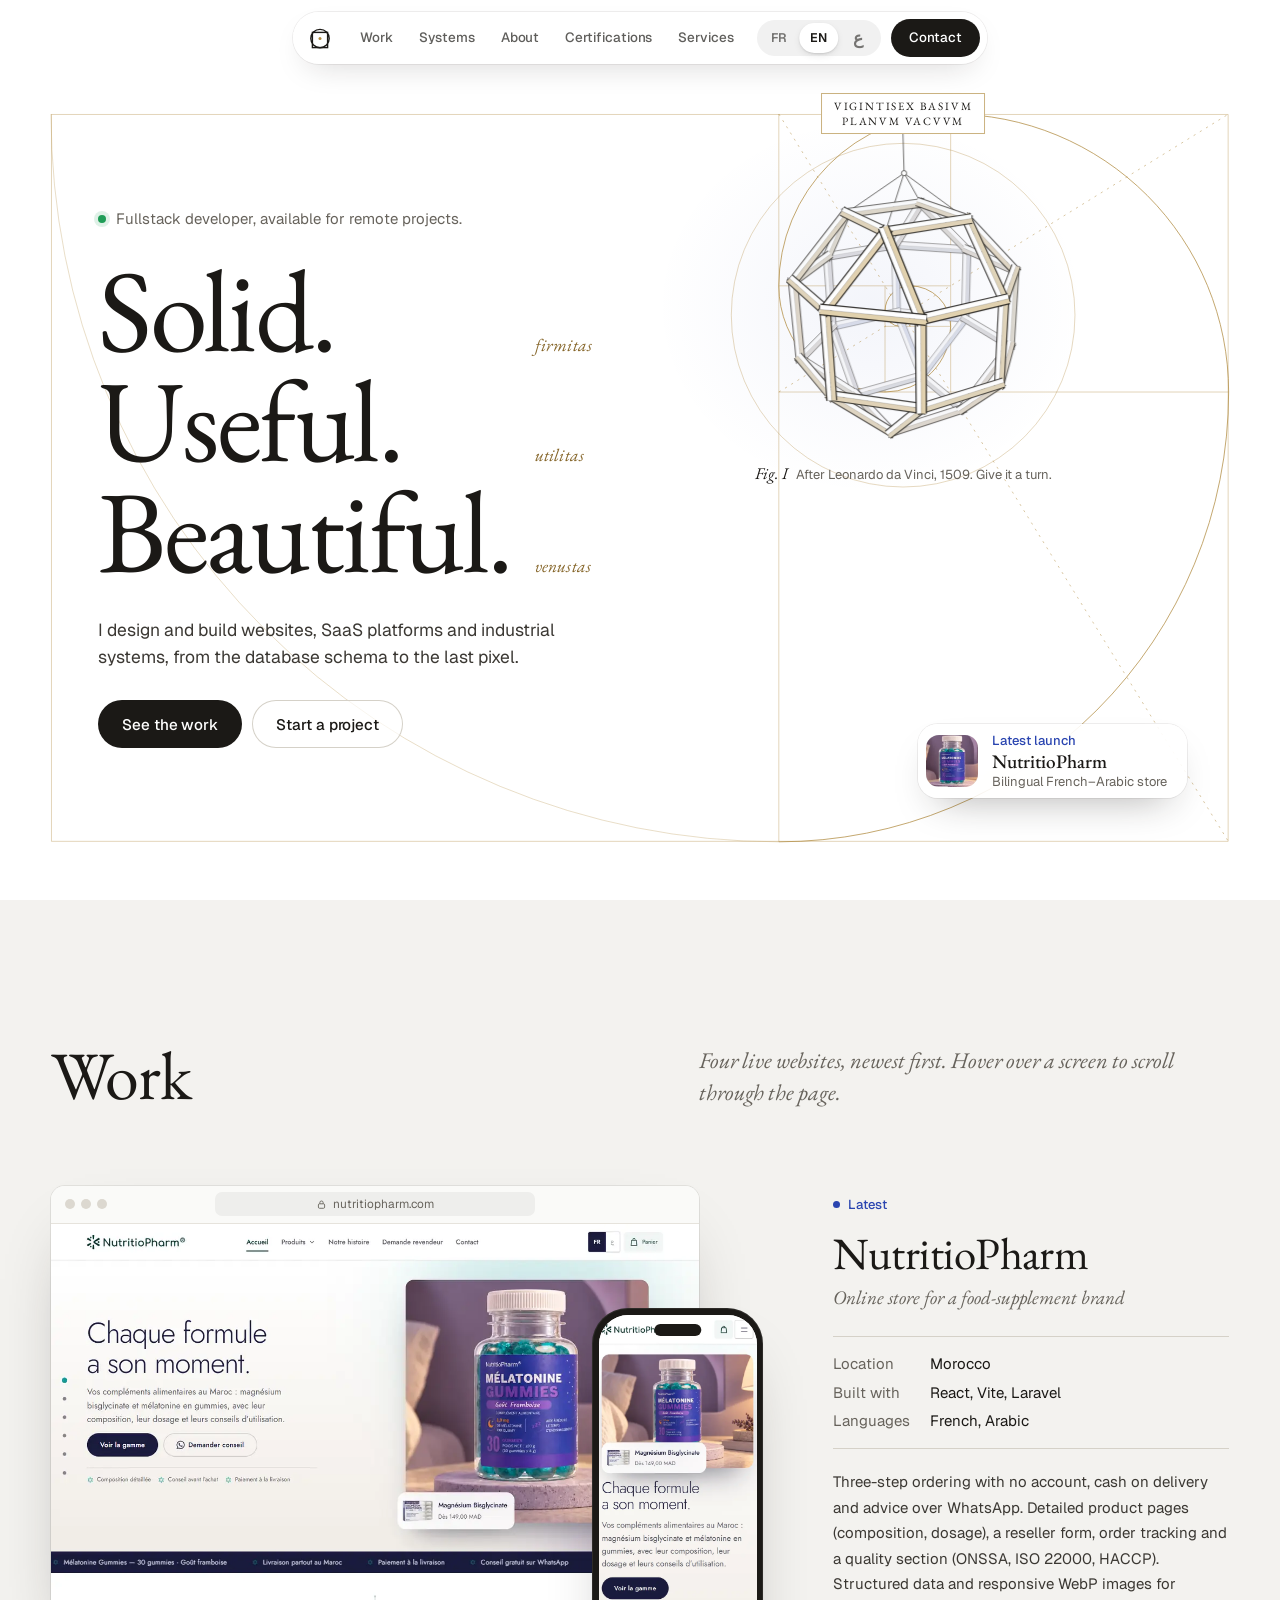
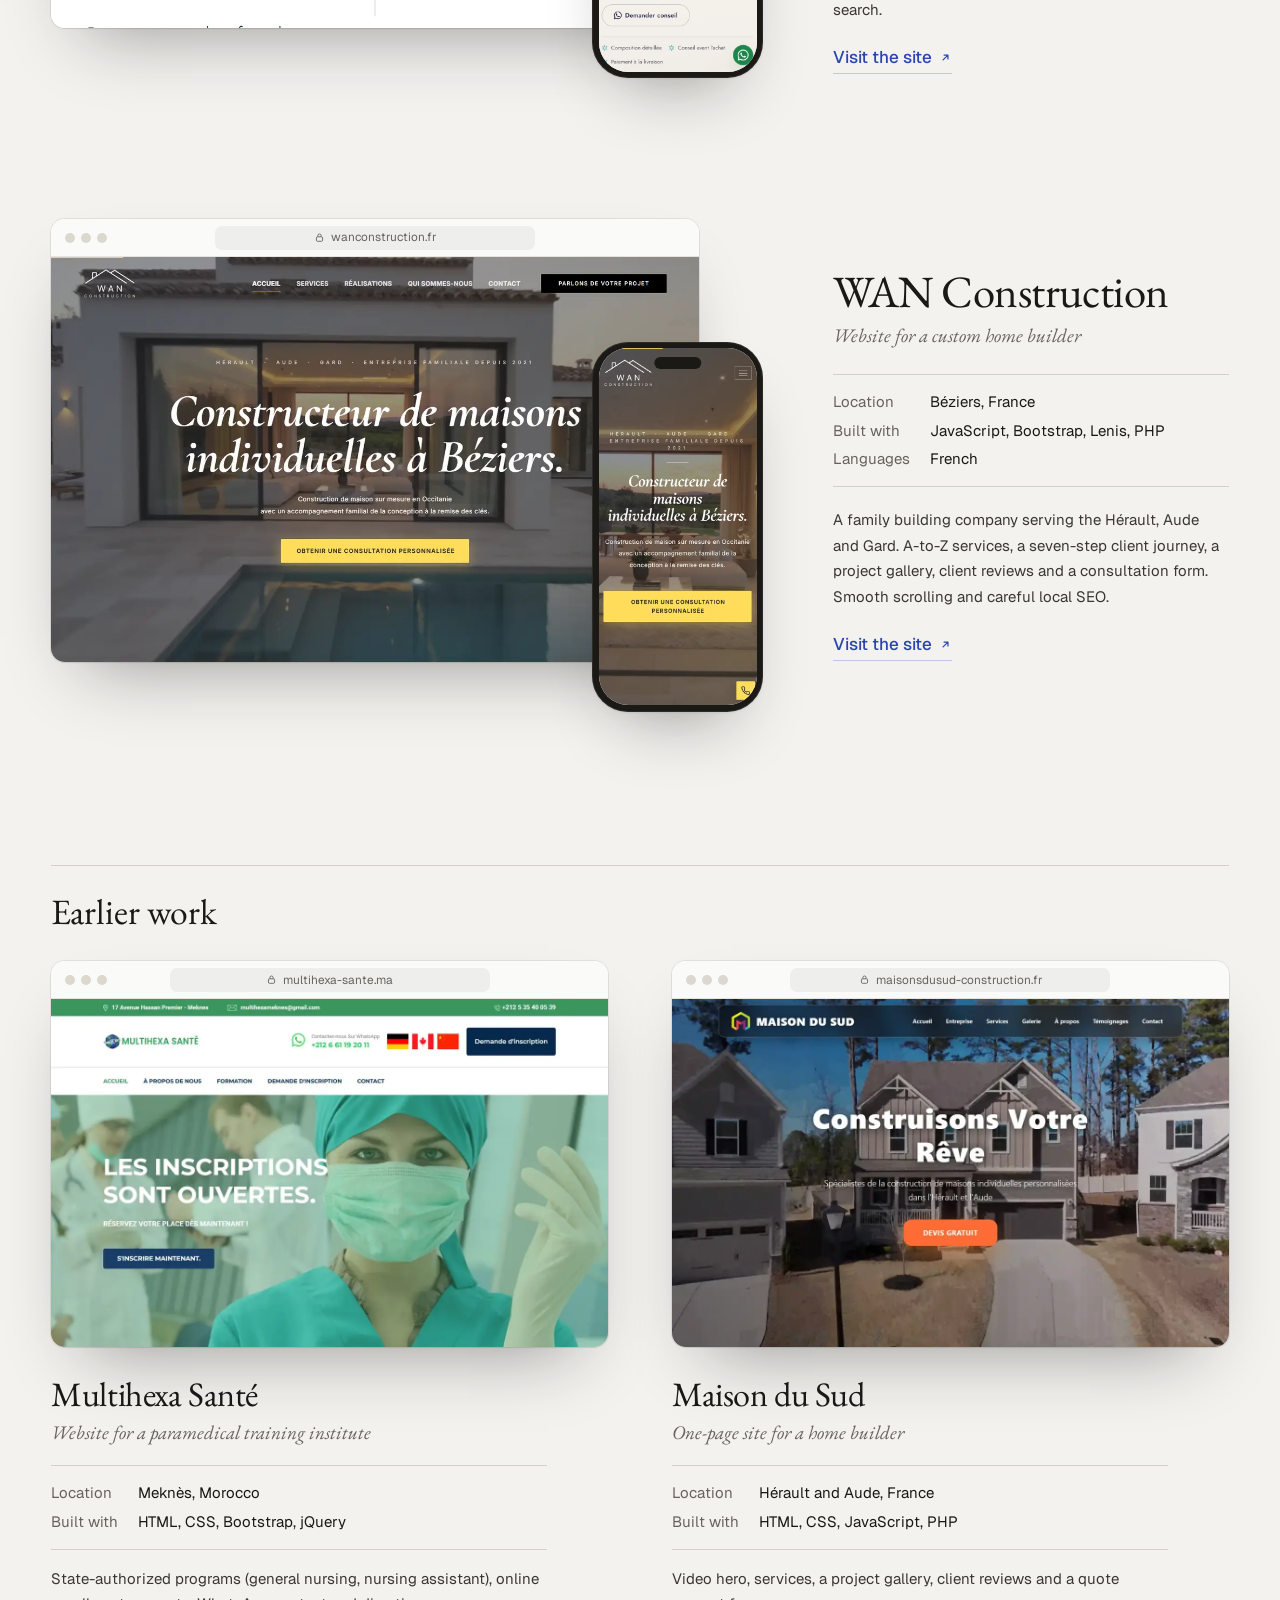
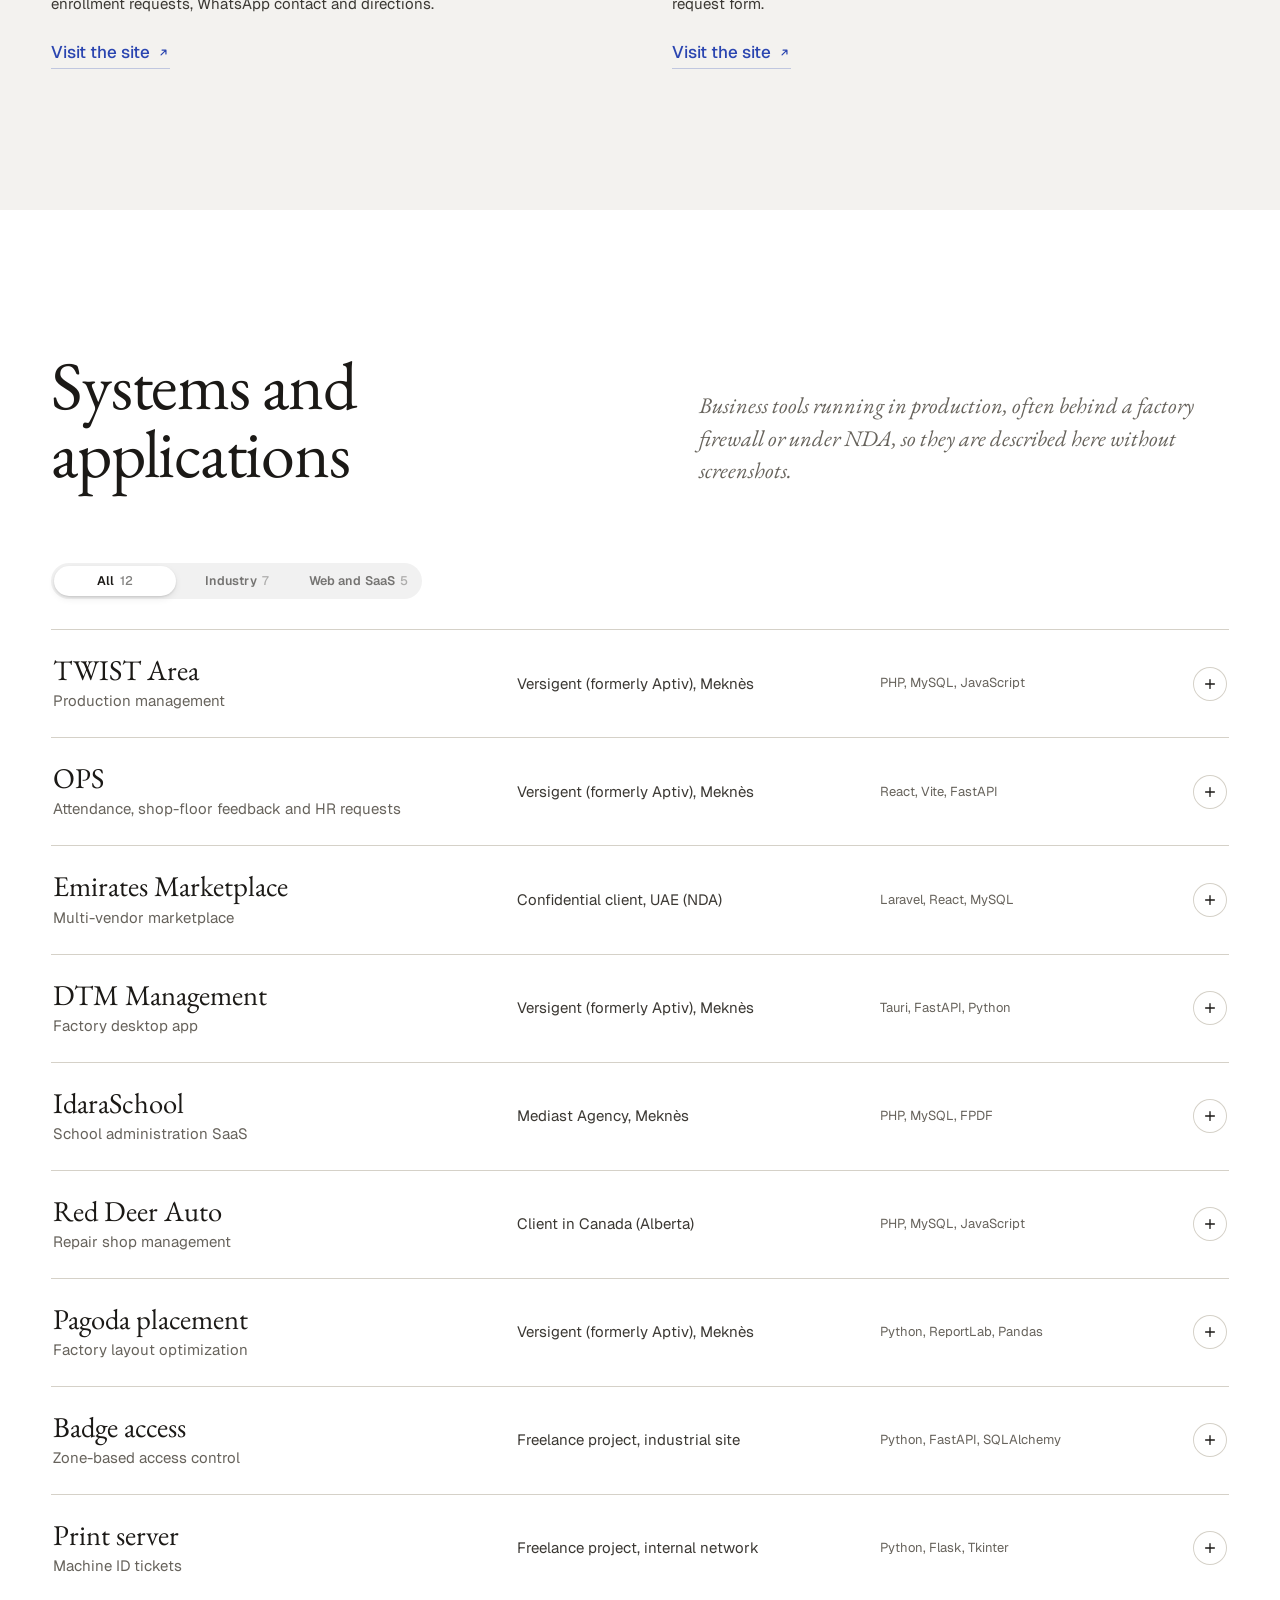
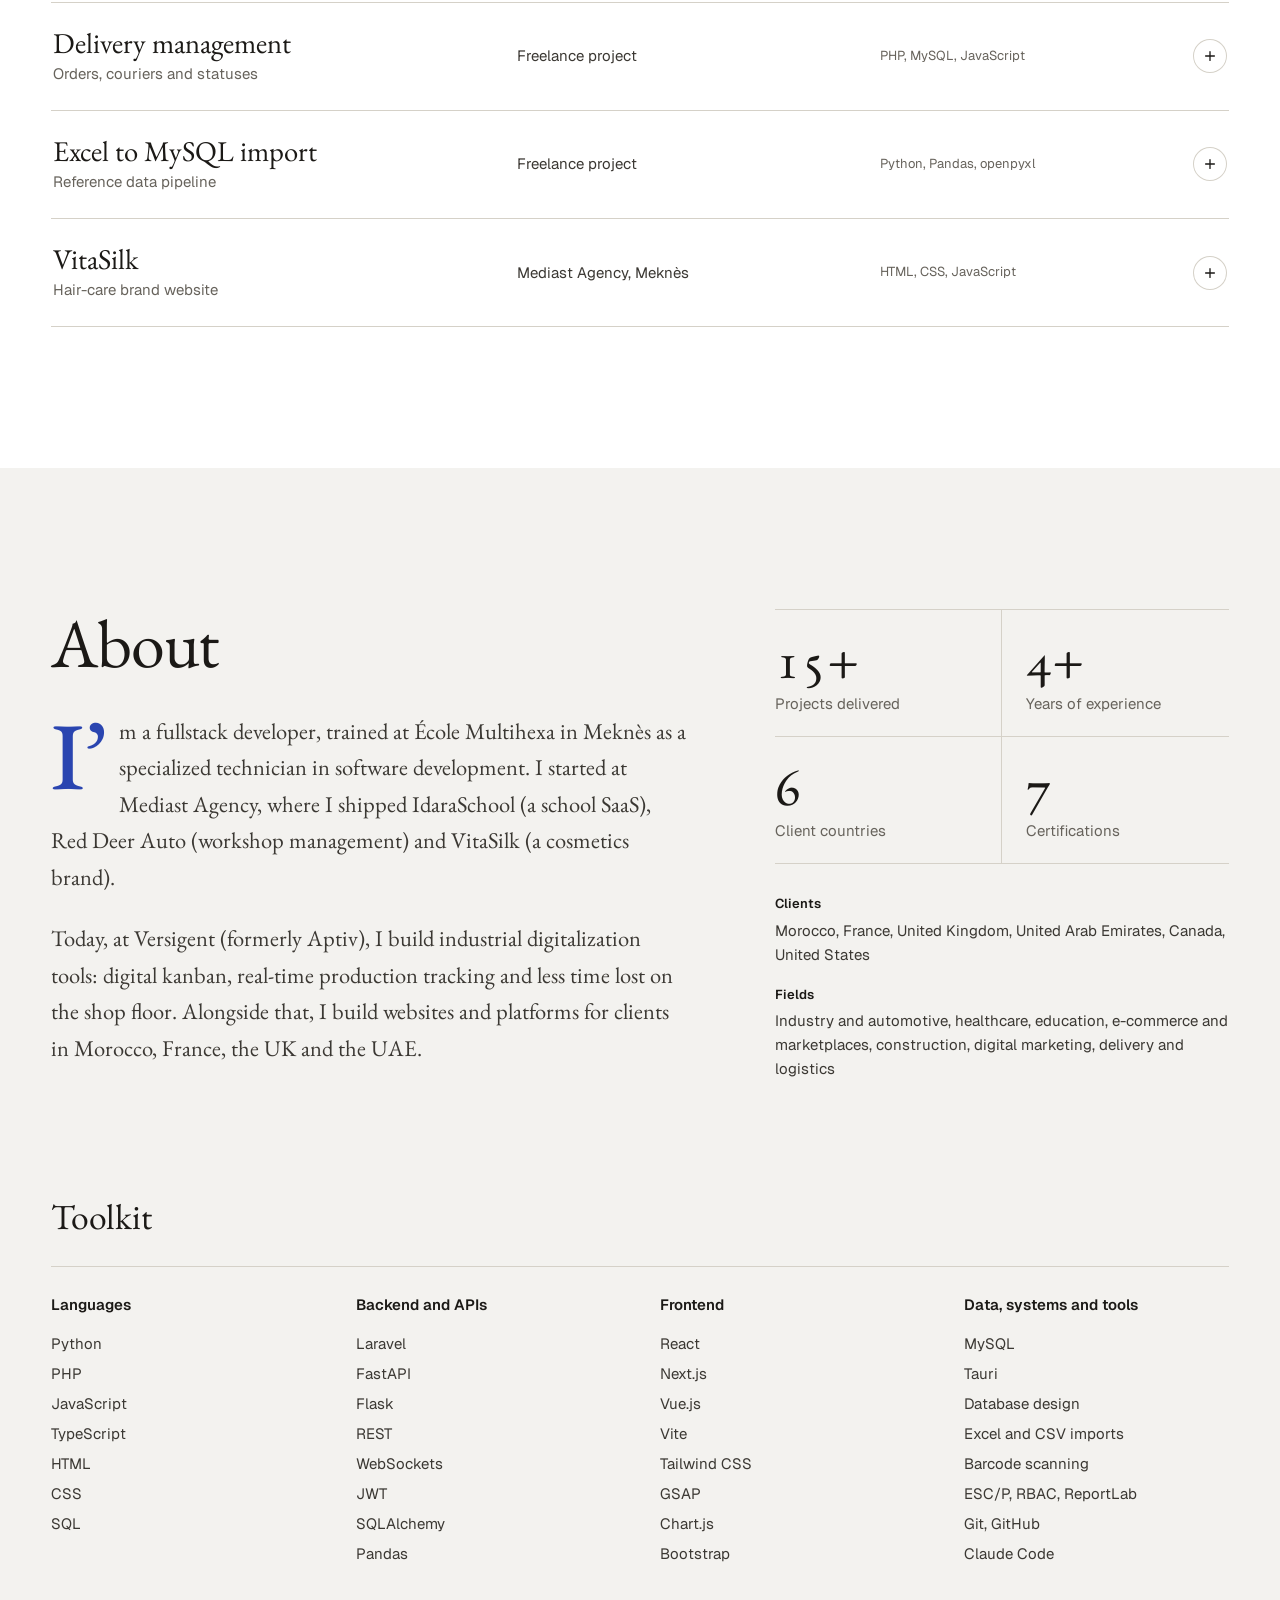
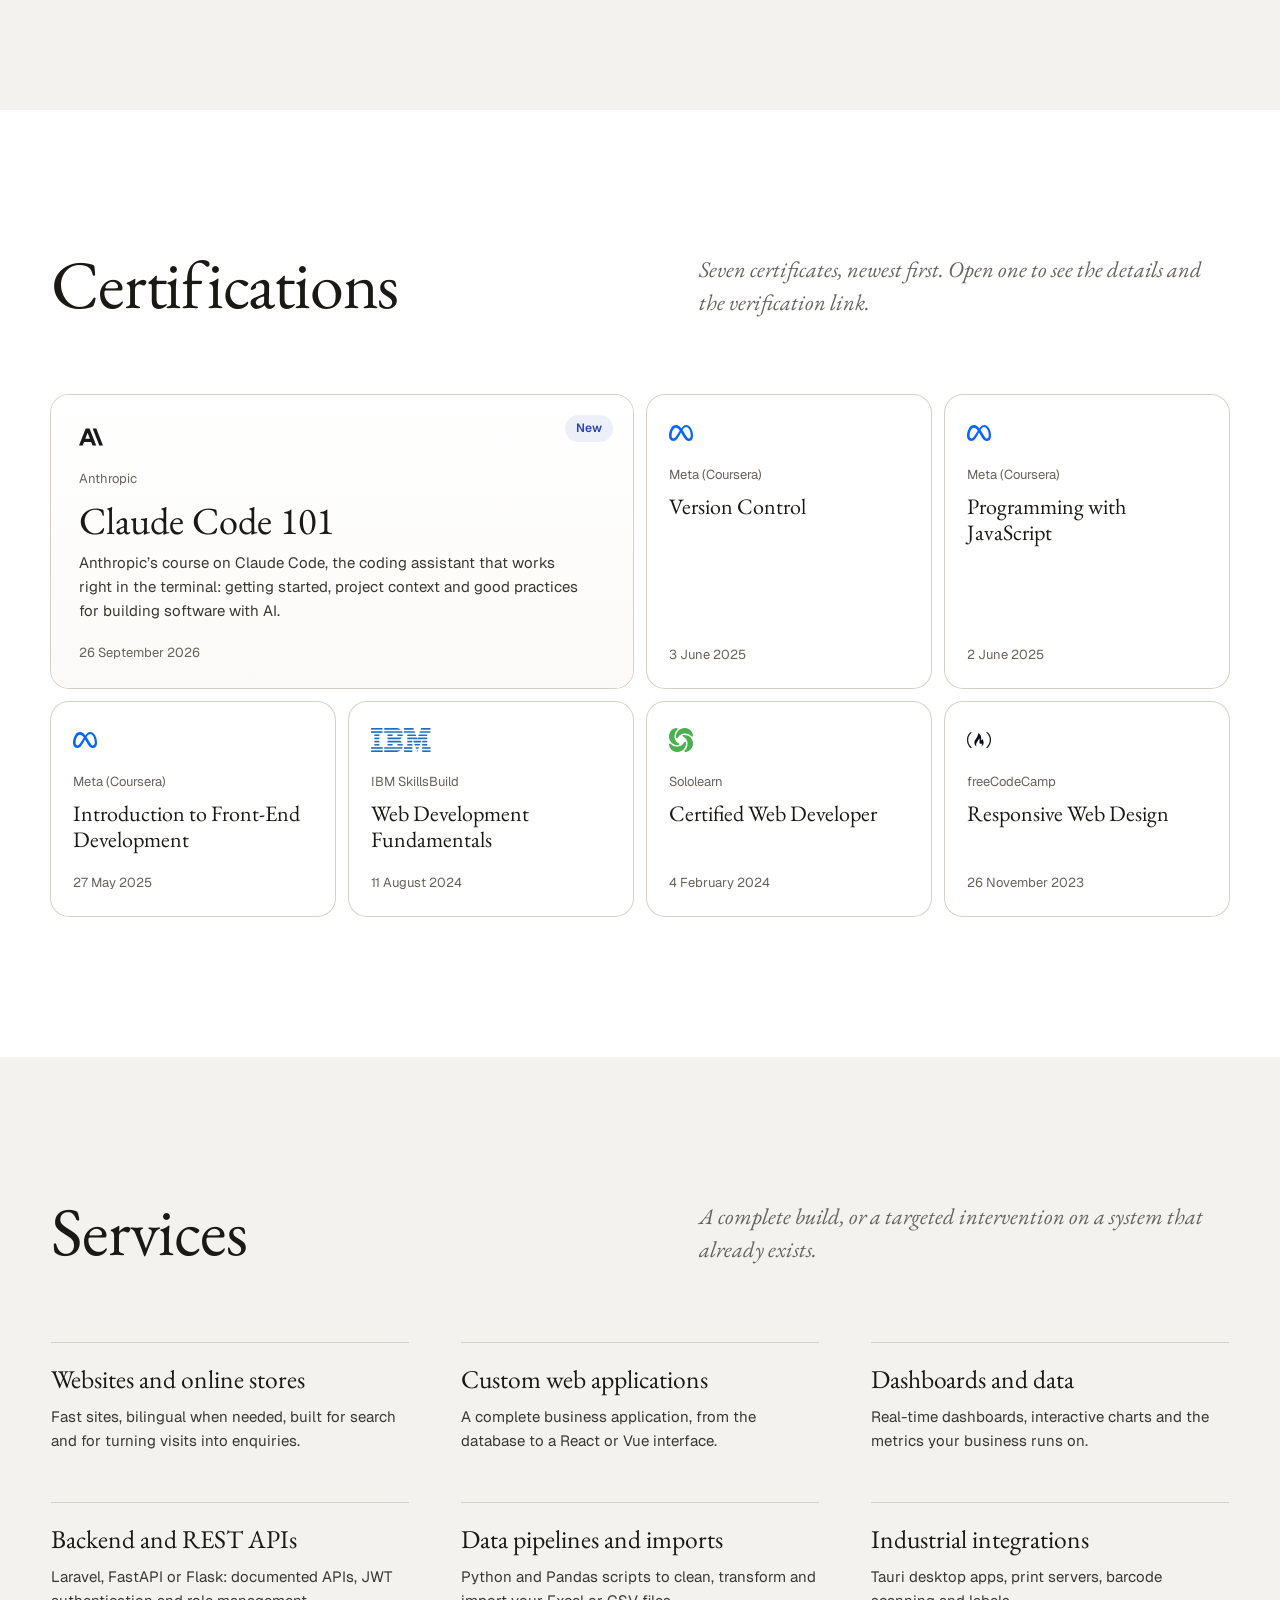
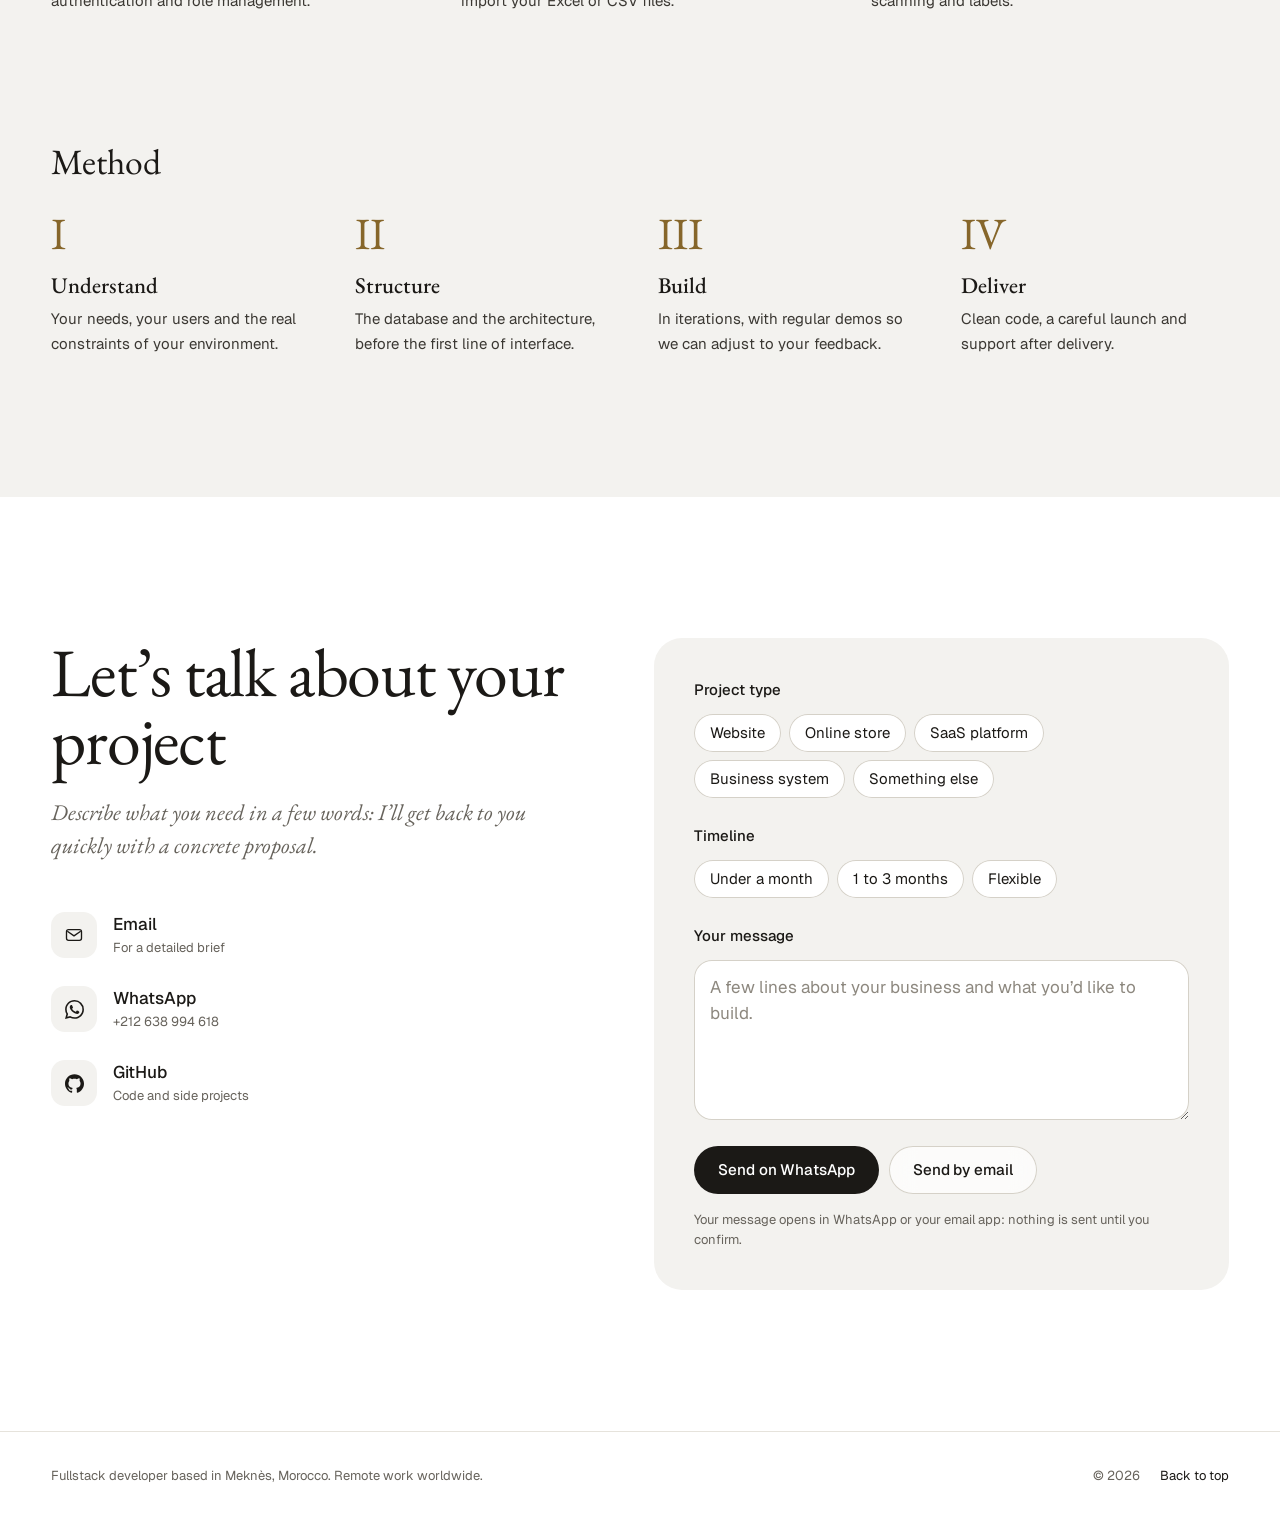
==== commit c9e8280c: "Update footer by removing LinkedIn link and dialog Removed LinkedIn link and dialog section from the" ====
--- a/index.html
+++ b/index.html
@@ -225,7 +225,7 @@
     <div class="wrap">
       <header class="section__head">
         <h2 class="section__title" id="certTitle" data-i18n="certs_title">Certifications</h2>
-        <p class="section__arg" data-i18n="certs_arg">Sept certificats, du plus récent au plus ancien. Ouvrez-en un pour voir le détail et le lien de vérification.</p>
+        <p class="section__arg" data-i18n="certs_arg">Sept certificats, du plus récent au plus ancien.</p>
       </header>
       <ul class="certs" id="certs"></ul>
     </div>
@@ -272,9 +272,6 @@
           <li><a class="reach__link" data-reach="whatsapp" href="https://wa.me/212638994618" target="_blank" rel="noopener">
             <span class="reach__icon" aria-hidden="true"><svg viewBox="0 0 24 24" width="19" height="19"><path fill="currentColor" d="M17.472 14.382c-.297-.149-1.758-.867-2.03-.967-.273-.099-.471-.148-.67.15-.197.297-.767.966-.94 1.164-.173.199-.347.223-.644.075-.297-.15-1.255-.463-2.39-1.475-.883-.788-1.48-1.761-1.653-2.059-.173-.297-.018-.458.13-.606.134-.133.298-.347.446-.52.149-.174.198-.298.298-.497.099-.198.05-.371-.025-.52-.075-.149-.669-1.612-.916-2.207-.242-.579-.487-.5-.669-.51-.173-.008-.371-.01-.57-.01-.198 0-.52.074-.792.372-.272.297-1.04 1.016-1.04 2.479 0 1.462 1.065 2.875 1.213 3.074.149.198 2.096 3.2 5.077 4.487.709.306 1.262.489 1.694.625.712.227 1.36.195 1.871.118.571-.085 1.758-.719 2.006-1.413.248-.694.248-1.289.173-1.413-.074-.124-.272-.198-.57-.347m-5.421 7.403h-.004a9.87 9.87 0 01-5.031-1.378l-.361-.214-3.741.982.998-3.648-.235-.374a9.86 9.86 0 01-1.51-5.26c.001-5.45 4.436-9.884 9.888-9.884 2.64 0 5.122 1.03 6.988 2.898a9.825 9.825 0 012.893 6.994c-.003 5.45-4.437 9.884-9.885 9.884m8.413-18.297A11.815 11.815 0 0012.05 0C5.495 0 .16 5.335.157 11.892c0 2.096.547 4.142 1.588 5.945L.057 24l6.305-1.654a11.882 11.882 0 005.683 1.448h.005c6.554 0 11.89-5.335 11.893-11.893a11.821 11.821 0 00-3.48-8.413Z"/></svg></span>
             <span class="reach__text"><strong>WhatsApp</strong><small dir="ltr">+212 638 994 618</small></span></a></li>
-          <li><a class="reach__link" href="https://www.linkedin.com/in/ridaess/" target="_blank" rel="noopener">
-            <span class="reach__icon" aria-hidden="true"><svg viewBox="0 0 24 24" width="19" height="19"><rect x="3" y="3" width="18" height="18" rx="3.5" fill="none" stroke="currentColor" stroke-width="1.6"/><path d="M8 10.5V16M8 7.6v.1M11.5 16v-5.5M11.5 13c0-1.6 1-2.6 2.3-2.6 1.4 0 2.2.9 2.2 2.6V16" fill="none" stroke="currentColor" stroke-width="1.7" stroke-linecap="round"/></svg></span>
-            <span class="reach__text"><strong>LinkedIn</strong><small data-i18n="reach_linkedin_note">Parcours professionnel</small></span></a></li>
           <li><a class="reach__link" href="https://github.com/RED12XA" target="_blank" rel="noopener">
             <span class="reach__icon" aria-hidden="true"><svg viewBox="0 0 24 24" width="19" height="19"><path fill="currentColor" d="M12 .297c-6.63 0-12 5.373-12 12 0 5.303 3.438 9.8 8.205 11.385.6.113.82-.258.82-.577 0-.285-.01-1.04-.015-2.04-3.338.724-4.042-1.61-4.042-1.61C4.422 18.07 3.633 17.7 3.633 17.7c-1.087-.744.084-.729.084-.729 1.205.084 1.838 1.236 1.838 1.236 1.07 1.835 2.809 1.305 3.495.998.108-.776.417-1.305.76-1.605-2.665-.3-5.466-1.332-5.466-5.93 0-1.31.465-2.38 1.235-3.22-.135-.303-.54-1.523.105-3.176 0 0 1.005-.322 3.3 1.23.96-.267 1.98-.399 3-.405 1.02.006 2.04.138 3 .405 2.28-1.552 3.285-1.23 3.285-1.23.645 1.653.24 2.873.12 3.176.765.84 1.23 1.91 1.23 3.22 0 4.61-2.805 5.625-5.475 5.92.42.36.81 1.096.81 2.22 0 1.606-.015 2.896-.015 3.286 0 .315.21.69.825.57C20.565 22.092 24 17.592 24 12.297c0-6.627-5.373-12-12-12"/></svg></span>
             <span class="reach__text"><strong>GitHub</strong><small data-i18n="reach_github_note">Code et projets personnels</small></span></a></li>
@@ -321,21 +318,5 @@
     <p class="footer__end"><span>© 2026</span> <a href="#top" data-i18n="footer_top">Retour en haut</a></p>
   </div>
 </footer>
-
-<dialog class="dialog" id="certDialog" aria-labelledby="dlgTitle">
-  <div class="dialog__body">
-    <form method="dialog" class="dialog__closer">
-      <button class="dialog__close" aria-label="Fermer" data-i18n-attr="aria-label:cert_close"><svg viewBox="0 0 24 24" width="18" height="18" aria-hidden="true"><path d="M6 6l12 12M18 6 6 18" fill="none" stroke="currentColor" stroke-width="1.7" stroke-linecap="round"/></svg></button>
-    </form>
-    <div class="dialog__logo" aria-hidden="true"></div>
-    <p class="dialog__issuer"></p>
-    <h2 class="dialog__title" id="dlgTitle"></h2>
-    <p class="dialog__desc"></p>
-    <dl class="dialog__meta"></dl>
-    <h3 class="dialog__h" data-i18n="cert_skills">Compétences</h3>
-    <ul class="dialog__skills"></ul>
-    <a class="btn btn--ink dialog__verify" href="#" target="_blank" rel="noopener" data-i18n="cert_verify">Vérifier le certificat</a>
-  </div>
-</dialog>
 </body>
 </html>
--- a/assets/css/main.css
+++ b/assets/css/main.css
@@ -0,0 +1,766 @@
+/* =====================================================================
+   Portfolio — "modern renaissance"
+   Materials: Carrara marble, iron-gall ink, lapis ultramarine, gold leaf.
+   Type: EB Garamond (Renaissance print) + Geist (modern UI).
+   Arabic: Amiri (Nahda-era Naskh) + IBM Plex Sans Arabic.
+   ===================================================================== */
+
+:root {
+  --paper: #ffffff;
+  --marble: #f3f2ef;
+  --ink: #1b1916;
+  --ink-soft: #3b3833;
+  --silver: #67635c;
+  --hair: #e6e3dc;
+  --hair-strong: #d5d1c8;
+  --lapis: #2a45b0;
+  --lapis-deep: #1f3591;
+  --lapis-wash: rgba(42, 69, 176, .08);
+  --gold: #b08a3e;
+  --gold-ink: #86662a;
+  --green: #1f9d57;
+  --danger: #b3261e;
+
+  --serif: "EB Garamond", Garamond, "Times New Roman", serif;
+  --sans: "Geist", ui-sans-serif, system-ui, -apple-system, "Segoe UI", Roboto, sans-serif;
+
+  --fs-xs: .8125rem;
+  --fs-sm: .9375rem;
+  --fs-md: 1.0625rem;
+  --fs-lg: 1.25rem;
+  --fs-title: clamp(2.5rem, 1.7rem + 3.2vw, 4.25rem);
+
+  --gutter: clamp(16px, 4vw, 56px);
+  --maxw: 1240px;
+  --nav-h: 52px;
+  --ease: cubic-bezier(.22, .61, .36, 1);
+  --ease-io: cubic-bezier(.65, 0, .35, 1);
+
+  --glass: rgba(255, 255, 255, .72);
+  --glass-ring: inset 0 1px 0 rgba(255, 255, 255, .9), 0 0 0 1px rgba(27, 25, 22, .07);
+  --shadow-soft: 0 1px 2px rgba(27, 25, 22, .05), 0 10px 28px -14px rgba(27, 25, 22, .22);
+  --shadow-frame: 0 1px 2px rgba(27, 25, 22, .06), 0 34px 70px -34px rgba(27, 25, 22, .45);
+}
+
+html[lang="ar"] {
+  --serif: "Amiri", "EB Garamond", serif;
+  --sans: "IBM Plex Sans Arabic", "Geist", system-ui, sans-serif;
+}
+
+/* ---------- base ---------- */
+*, *::before, *::after { box-sizing: border-box; }
+html { -webkit-text-size-adjust: 100%; scroll-behavior: smooth; scroll-padding-top: 88px; }
+body {
+  margin: 0;
+  background: var(--paper);
+  color: var(--ink);
+  font: 400 var(--fs-md)/1.6 var(--sans);
+  -webkit-font-smoothing: antialiased;
+  text-rendering: optimizeLegibility;
+  overflow-x: clip;
+}
+.is-translating body { visibility: hidden; }
+img, svg, canvas { display: block; max-width: 100%; }
+a { color: inherit; }
+button, input, textarea { font: inherit; color: inherit; }
+h1, h2, h3, h4, p, ul, ol, dl, dd, figure { margin: 0; }
+ul, ol { padding: 0; list-style: none; }
+::selection { background: var(--lapis); color: #fff; }
+:focus-visible { outline: 2px solid var(--lapis); outline-offset: 3px; }
+
+.wrap { width: min(100% - 2 * var(--gutter), var(--maxw)); margin-inline: auto; }
+.sr-only {
+  position: absolute; width: 1px; height: 1px; padding: 0; margin: -1px;
+  overflow: hidden; clip: rect(0 0 0 0); white-space: nowrap; border: 0;
+}
+.skip {
+  position: fixed; z-index: 100; top: 10px; inset-inline-start: 10px;
+  padding: 10px 18px; border-radius: 999px; background: var(--ink); color: #fff;
+  font-size: var(--fs-sm); text-decoration: none;
+  transform: translateY(-160%); transition: transform .2s var(--ease);
+}
+.skip:focus { transform: none; }
+
+/* ---------- buttons ---------- */
+.btn {
+  display: inline-flex; align-items: center; justify-content: center; gap: .55em;
+  height: 48px; padding: 0 24px; border: 0; border-radius: 999px;
+  font-size: .95rem; font-weight: 500; letter-spacing: -.005em; line-height: 1;
+  text-decoration: none; white-space: nowrap; cursor: pointer;
+  transition: background-color .2s, color .2s, box-shadow .2s, transform .2s var(--ease);
+}
+.btn:active { transform: scale(.98); }
+.btn--ink { background: var(--ink); color: #fff; }
+.btn--ink:hover { background: var(--lapis); }
+.btn--glass {
+  background: rgba(255, 255, 255, .7); color: var(--ink);
+  box-shadow: inset 0 0 0 1px var(--hair-strong);
+  -webkit-backdrop-filter: blur(12px); backdrop-filter: blur(12px);
+}
+.btn--glass:hover { box-shadow: inset 0 0 0 1px var(--ink); }
+
+/* ---------- segmented control (language, filters) ---------- */
+.seg {
+  --n: 3; --i: 0; --dir: 1;
+  position: relative; isolation: isolate;
+  display: inline-grid; grid-auto-flow: column; grid-auto-columns: 1fr;
+  padding: 3px; border-radius: 999px; background: rgba(27, 25, 22, .06);
+}
+html[dir="rtl"] .seg { --dir: -1; }
+.seg::before {
+  content: ""; position: absolute; z-index: -1; top: 3px; bottom: 3px; inset-inline-start: 3px;
+  width: calc((100% - 6px) / var(--n)); border-radius: 999px; background: #fff;
+  box-shadow: 0 1px 2px rgba(27, 25, 22, .12), 0 3px 10px -3px rgba(27, 25, 22, .16);
+  transform: translateX(calc(var(--i) * 100% * var(--dir)));
+  transition: transform .4s var(--ease);
+}
+.seg__opt {
+  appearance: none; border: 0; background: none; cursor: pointer;
+  height: 30px; padding: 0 11px; border-radius: 999px;
+  font-size: .78rem; font-weight: 600; letter-spacing: .01em; white-space: nowrap;
+  color: rgba(27, 25, 22, .58); transition: color .2s;
+}
+.seg__opt:hover, .seg__opt[aria-pressed="true"] { color: var(--ink); }
+.seg__opt--ar { font-family: "Amiri", var(--serif); font-size: 1.05rem; font-weight: 700; line-height: 1; }
+.seg__count { font-weight: 500; opacity: .55; margin-inline-start: 2px; }
+
+/* =====================================================================
+   Navigation — a floating glass pill
+   ===================================================================== */
+.nav {
+  position: fixed; z-index: 60; left: 0; right: 0; top: max(12px, env(safe-area-inset-top));
+  display: flex; flex-direction: column; align-items: center; gap: 8px;
+  padding-inline: 12px; pointer-events: none;
+}
+.nav__bar {
+  pointer-events: auto; position: relative;
+  display: flex; align-items: center; gap: 4px;
+  height: var(--nav-h); padding: 0 7px 0 8px; border-radius: 999px;
+  background: var(--glass);
+  -webkit-backdrop-filter: saturate(180%) blur(20px); backdrop-filter: saturate(180%) blur(20px);
+  box-shadow: var(--glass-ring), 0 12px 32px -14px rgba(27, 25, 22, .22);
+  transition: box-shadow .35s var(--ease), background-color .35s;
+}
+.nav.is-scrolled .nav__bar {
+  background: rgba(255, 255, 255, .8);
+  box-shadow: var(--glass-ring), 0 16px 40px -16px rgba(27, 25, 22, .32);
+}
+@supports not ((backdrop-filter: blur(1px)) or (-webkit-backdrop-filter: blur(1px))) {
+  .nav__bar, .nav__sheet { background: rgba(255, 255, 255, .96); }
+}
+.nav__mark {
+  display: grid; place-items: center; flex: none;
+  width: 38px; height: 38px; border-radius: 50%; color: var(--ink);
+  transition: background-color .2s;
+}
+.nav__mark:hover { background: rgba(27, 25, 22, .05); }
+.nav__track { position: relative; margin-inline: 4px 6px; }
+.nav__links { display: flex; align-items: center; }
+.nav__links a {
+  position: relative; z-index: 1; display: block;
+  padding: 8px 13px; border-radius: 999px;
+  font-size: .84rem; font-weight: 500; letter-spacing: -.005em; white-space: nowrap;
+  color: rgba(27, 25, 22, .7); text-decoration: none; transition: color .2s;
+}
+.nav__links a:hover, .nav__links a[aria-current] { color: var(--ink); }
+.nav__indicator {
+  position: absolute; top: 50%; left: 0; height: 34px; margin-top: -17px; width: 0;
+  border-radius: 999px; background: rgba(27, 25, 22, .065); opacity: 0; pointer-events: none;
+  transition: transform .5s var(--ease), width .5s var(--ease), opacity .3s;
+}
+.nav__cta {
+  display: inline-flex; align-items: center; flex: none;
+  height: 38px; padding: 0 18px; margin-inline-start: 6px; border-radius: 999px;
+  background: var(--ink); color: #fff; font-size: .84rem; font-weight: 500; text-decoration: none;
+  transition: background-color .2s;
+}
+.nav__cta:hover { background: var(--lapis); }
+.nav__toggle {
+  display: none; position: relative; flex: none;
+  width: 40px; height: 40px; border: 0; border-radius: 50%; background: none; cursor: pointer;
+}
+.nav__toggle span {
+  position: absolute; left: 12px; right: 12px; height: 1.6px; border-radius: 2px; background: var(--ink);
+  transition: transform .35s var(--ease);
+}
+.nav__toggle span:first-child { top: 16px; }
+.nav__toggle span:last-child { top: 23px; }
+.nav__toggle[aria-expanded="true"] span:first-child { transform: translateY(3.5px) rotate(45deg); }
+.nav__toggle[aria-expanded="true"] span:last-child { transform: translateY(-3.5px) rotate(-45deg); }
+.nav__sheet {
+  pointer-events: auto; width: min(100%, 440px); padding: 10px; border-radius: 26px;
+  background: rgba(255, 255, 255, .86);
+  -webkit-backdrop-filter: saturate(180%) blur(22px); backdrop-filter: saturate(180%) blur(22px);
+  box-shadow: var(--glass-ring), 0 24px 60px -24px rgba(27, 25, 22, .35);
+  opacity: 0; transform: translateY(-8px) scale(.98); transform-origin: top center;
+  transition: opacity .25s var(--ease), transform .3s var(--ease);
+}
+.nav__sheet.is-open { opacity: 1; transform: none; }
+.nav__sheet a {
+  display: block; padding: 11px 16px; border-radius: 16px;
+  font-family: var(--serif); font-size: 1.6rem; line-height: 1.2; text-decoration: none;
+}
+.nav__sheet a:hover { background: rgba(27, 25, 22, .05); }
+
+@media (max-width: 979px) {
+  .nav__track, .nav__cta { display: none; }
+  .nav__toggle { display: block; }
+  .nav__bar { width: min(100%, 440px); }
+  .lang { margin-inline-start: auto; }
+}
+
+/* =====================================================================
+   Hero — the stage is a golden rectangle; the first square holds the
+   words, the spiral's eye holds the hanging solid.
+   ===================================================================== */
+.hero {
+  position: relative; min-height: 100vh; min-height: 100svh;
+  display: flex; align-items: center; justify-content: center;
+  padding: calc(var(--nav-h) + 44px) var(--gutter) 40px;
+  background:
+    radial-gradient(24% 30% at 68% 34%, rgba(42, 69, 176, .055), transparent 70%),
+    var(--paper);
+  overflow: hidden;
+}
+html[dir="rtl"] .hero { background: radial-gradient(24% 30% at 32% 34%, rgba(42, 69, 176, .055), transparent 70%), var(--paper); }
+
+.hero__stage {
+  position: relative; container-type: size;
+  width: min(100%, calc((100svh - var(--nav-h) - 96px) * 1.618), 1520px);
+  aspect-ratio: 1.618 / 1;
+}
+
+/* construction lines */
+.construct { position: absolute; inset: 0; width: 100%; height: 100%; overflow: visible; pointer-events: none; }
+.construct path { fill: none; stroke: var(--gold); stroke-width: 1.3; }
+.construct__grid path { opacity: .38; }
+.construct__diag path { opacity: .5; stroke-dasharray: 3 7; }
+.construct__compass { opacity: .34; }
+.construct__spiral { opacity: .78; stroke-width: 1.5; }
+.construct__spiral--outer { opacity: .3; }
+html[dir="rtl"] .construct { transform: scaleX(-1); }
+
+/* the words */
+.hero__text {
+  position: absolute; top: 0; bottom: 0; inset-inline-start: 0; width: 61.8%;
+  display: flex; flex-direction: column; justify-content: center;
+  padding-inline: 4cqw 5cqw; padding-block: 3cqh;
+}
+.hero__kicker {
+  display: flex; align-items: center; gap: 10px;
+  font-size: var(--fs-sm); color: var(--silver); margin-bottom: 3.2cqh;
+}
+.status-dot {
+  flex: none; width: 8px; height: 8px; border-radius: 50%;
+  background: var(--green); box-shadow: 0 0 0 4px rgba(31, 157, 87, .14);
+}
+.hero__title {
+  display: grid; grid-template-columns: max-content max-content; align-items: baseline;
+  column-gap: .2em;
+  font-family: var(--serif); font-weight: 400;
+  font-size: clamp(3rem, 16cqh, 9.5rem); line-height: .95; letter-spacing: -.022em;
+  margin-bottom: 4cqh;
+}
+.hero__gloss {
+  font-size: max(1rem, .15em); font-style: italic; letter-spacing: .01em;
+  color: var(--gold-ink);
+}
+.hero__lede {
+  max-width: 30em; font-size: clamp(1rem, 2.4cqh, 1.2rem); line-height: 1.55;
+  color: var(--ink-soft); margin-bottom: 4.2cqh;
+}
+.hero__actions { display: flex; flex-wrap: wrap; gap: 10px; }
+
+/* the plate */
+.plate {
+  position: absolute; left: 72.36%; top: 27.64%; width: 29cqw; aspect-ratio: 1;
+  transform: translate(-50%, -53%);   /* the solid's centre sits on the spiral's eye */
+}
+html[dir="rtl"] .plate { left: 27.64%; }
+.plate__canvas {
+  width: 100%; height: 100%; border-radius: 50%;
+  cursor: grab; touch-action: pan-y; outline-offset: -10px;
+  opacity: 0; transition: opacity 1.1s var(--ease);
+}
+.plate.is-live .plate__canvas { opacity: 1; }
+.plate__canvas:active { cursor: grabbing; }
+.plate__tablet {
+  position: absolute; left: 50%; bottom: 100%; transform: translateX(-50%);
+  padding: 5px 12px 4px; background: #fff; border: 1px solid rgba(176, 138, 62, .65);
+  font-family: "EB Garamond", Garamond, serif; font-size: .7rem; line-height: 1.35;
+  letter-spacing: .16em; text-align: center; white-space: nowrap; color: var(--ink);
+}
+.plate__caption {
+  position: absolute; top: 96%; left: -10%; right: -10%;
+  text-align: center; font-size: var(--fs-xs); line-height: 1.5; color: var(--silver);
+}
+.plate__fig { font-family: var(--serif); font-size: 1.02rem; font-style: italic; color: var(--ink); margin-inline-end: .3em; }
+
+/* latest launch */
+.latest {
+  position: absolute; inset-inline-end: 3.5cqw; bottom: 6cqh;
+  display: flex; align-items: center; gap: 14px; max-width: 320px;
+  padding: 8px 20px 8px 8px; border-radius: 20px;
+  background: var(--glass);
+  -webkit-backdrop-filter: saturate(170%) blur(16px); backdrop-filter: saturate(170%) blur(16px);
+  box-shadow: var(--glass-ring), 0 18px 40px -20px rgba(27, 25, 22, .4);
+  color: var(--ink); text-decoration: none;
+  transition: transform .3s var(--ease), box-shadow .3s;
+}
+.latest:hover { transform: translateY(-2px); box-shadow: var(--glass-ring), 0 24px 44px -20px rgba(27, 25, 22, .45); }
+.latest img { flex: none; width: 52px; height: 52px; border-radius: 13px; object-fit: cover; object-position: top; }
+.latest__text { display: flex; flex-direction: column; font-size: var(--fs-xs); line-height: 1.35; color: var(--silver); }
+.latest__text strong { font-family: var(--serif); font-size: 1.2rem; font-weight: 500; line-height: 1.2; color: var(--ink); }
+.latest__label { color: var(--lapis); font-weight: 500; }
+
+/* Arabic hero adjustments */
+html[lang="ar"] .hero__title { line-height: 1.22; letter-spacing: 0; font-size: clamp(2.8rem, 13.5cqh, 8rem); }
+html[lang="ar"] .hero__gloss { font-family: "EB Garamond", Garamond, serif; }
+
+/* stacked hero on small or short screens */
+@media (max-width: 899px), (max-height: 619px) {
+  .hero { display: block; min-height: 0; padding: calc(var(--nav-h) + 40px) var(--gutter) 64px; }
+  .hero__stage { container-type: normal; width: 100%; aspect-ratio: auto; display: flex; flex-direction: column; }
+  .construct { display: none; }
+  .hero__text { position: static; width: auto; padding: 0; }
+  .plate {
+    position: relative; left: auto; top: auto; transform: none; order: -1;
+    width: min(58vw, 250px); margin: 44px auto 44px;
+  }
+  html[dir="rtl"] .plate { left: auto; }
+  .plate::before, .plate::after {
+    content: ""; position: absolute; pointer-events: none; border: 1px solid rgba(176, 138, 62, .42);
+  }
+  .plate::before { inset: 3%; border-radius: 50%; }
+  .plate::after { inset: 31% 17% 3% 17%; }
+  .plate__caption { top: 100%; left: 50%; right: auto; width: calc(100vw - 2 * var(--gutter)); transform: translateX(-50%); margin-top: 6px; }
+  .hero__kicker { margin-bottom: 18px; }
+  .hero__title { font-size: clamp(3.4rem, 17vw, 6rem); margin-bottom: 22px; }
+  html[lang="ar"] .hero__title { font-size: clamp(3rem, 15vw, 5.4rem); }
+  .hero__lede { font-size: var(--fs-md); margin-bottom: 28px; }
+  .latest { position: relative; inset: auto; align-self: flex-start; margin-top: 32px; }
+}
+
+/* one orchestrated entrance */
+@media (prefers-reduced-motion: reduce) { .plate__canvas { opacity: 1; transition: none; } }
+@media (prefers-reduced-motion: no-preference) {
+  .construct [pathLength] {
+    stroke-dasharray: 1 1; stroke-dashoffset: 1;
+    animation: draw 1.7s var(--ease-io) forwards; animation-delay: calc(var(--d, 0) * 1ms + 150ms);
+  }
+  .construct__diag { opacity: 0; animation: fade-in 1s var(--ease) 1.3s forwards; }
+  .hero__title > * { animation: rise .95s var(--ease) both; }
+  .hero__title > :nth-child(-n+2) { animation-delay: .2s; }
+  .hero__title > :nth-child(n+3):nth-child(-n+4) { animation-delay: .32s; }
+  .hero__title > :nth-child(n+5) { animation-delay: .44s; }
+  .hero__kicker, .hero__lede, .hero__actions { animation: fade-in .9s var(--ease) both .7s; }
+  .plate__tablet, .plate__caption, .latest { animation: fade-in 1s var(--ease) both 1.35s; }
+}
+@keyframes draw { to { stroke-dashoffset: 0; } }
+@keyframes fade-in { from { opacity: 0; } to { opacity: 1; } }
+@keyframes rise { from { opacity: 0; transform: translateY(.35em); } }
+
+/* =====================================================================
+   Sections
+   ===================================================================== */
+.section { position: relative; padding-block: clamp(84px, 11vw, 150px); }
+.section--marble { background: var(--marble); }
+.section__head {
+  display: grid; grid-template-columns: minmax(0, 1.1fr) minmax(0, 1fr);
+  gap: 18px 64px; align-items: end; margin-bottom: clamp(44px, 6vw, 84px);
+}
+.section__title {
+  font-family: var(--serif); font-weight: 400; font-size: var(--fs-title);
+  line-height: 1; letter-spacing: -.018em;
+}
+.section__arg {
+  max-width: 32em; font-family: var(--serif); font-style: italic;
+  font-size: clamp(1.15rem, 1rem + .5vw, 1.4rem); line-height: 1.45; color: var(--silver);
+}
+html[lang="ar"] .section__title { line-height: 1.3; letter-spacing: 0; }
+html[lang="ar"] .section__arg { font-style: normal; line-height: 1.7; }
+.subhead {
+  font-family: var(--serif); font-weight: 400; font-size: clamp(1.7rem, 1.35rem + 1.1vw, 2.3rem);
+  line-height: 1.1; margin-bottom: 30px;
+}
+html[lang="ar"] .subhead { line-height: 1.4; }
+.subhead--rule { margin-top: clamp(96px, 12vw, 160px); padding-top: 26px; border-top: 1px solid var(--hair-strong); }
+@media (max-width: 799px) { .section__head { grid-template-columns: 1fr; } }
+
+.hint-touch { display: none; }
+@media (hover: none) { .hint-hover { display: none; } .hint-touch { display: inline; } }
+
+/* =====================================================================
+   Work — exhibits with museum-label placards
+   ===================================================================== */
+.exhibits { display: grid; gap: clamp(88px, 11vw, 150px); }
+.exhibit {
+  display: grid; grid-template-columns: minmax(0, 1.8fr) minmax(0, 1fr);
+  gap: clamp(36px, 5.5vw, 84px); align-items: center;
+}
+.exhibit__stage { position: relative; padding-bottom: 7%; padding-inline-end: 9%; }
+.exhibit--compact .exhibit__stage { padding: 0; }
+
+.browser {
+  position: relative; overflow: hidden; border-radius: 14px; background: #fff;
+  box-shadow: 0 0 0 1px rgba(27, 25, 22, .08), var(--shadow-frame);
+}
+.browser__bar {
+  direction: ltr; display: grid; grid-template-columns: 60px 1fr 60px; align-items: center;
+  height: 38px; padding: 0 14px; background: #fafaf8; border-bottom: 1px solid var(--hair);
+}
+.browser__dots { display: flex; gap: 6px; }
+.browser__dots i { width: 10px; height: 10px; border-radius: 50%; background: #dcd8d0; }
+.browser__url {
+  display: flex; align-items: center; justify-content: center; gap: 6px;
+  justify-self: center; width: min(100%, 320px); height: 24px; border-radius: 7px;
+  background: rgba(27, 25, 22, .05); font-size: .74rem; color: var(--silver); font-family: "Geist", var(--sans);
+}
+.browser__view { position: relative; aspect-ratio: 16 / 10; overflow: hidden; background: var(--marble); }
+.browser__view img { width: 100%; height: auto; transform: translateY(0); transition: transform 1.1s var(--ease); }
+@media (hover: hover) and (prefers-reduced-motion: no-preference) {
+  .browser:hover .browser__view img {
+    transform: translateY(var(--pan, 0px));
+    transition: transform var(--pan-dur, 6s) cubic-bezier(.45, .05, .4, 1);
+  }
+}
+@media (prefers-reduced-motion: no-preference) {
+  .browser.is-panning .browser__view img {
+    transform: translateY(var(--pan, 0px));
+    transition: transform var(--pan-dur, 6s) cubic-bezier(.45, .05, .4, 1);
+  }
+}
+
+.phone {
+  position: absolute; inset-inline-end: 0; bottom: 0; width: 24%; aspect-ratio: 9 / 19.5;
+  padding: clamp(4px, .5vw, 7px); border-radius: clamp(20px, 2.8vw, 38px);
+  background: var(--ink); box-shadow: var(--shadow-frame), inset 0 0 0 1px rgba(255, 255, 255, .08);
+}
+.phone__screen {
+  position: relative; height: 100%; overflow: hidden; background: #fff;
+  border-radius: calc(clamp(20px, 2.8vw, 38px) - clamp(4px, .5vw, 7px));
+}
+.phone__screen::before {
+  content: ""; position: absolute; z-index: 1; top: 2.6%; left: 50%; transform: translateX(-50%);
+  width: 30%; height: 3.4%; border-radius: 999px; background: var(--ink);
+}
+.phone__screen img { width: 100%; height: 100%; object-fit: cover; object-position: top; }
+
+.placard { max-width: 31rem; }
+.placard__status {
+  display: inline-flex; align-items: center; gap: 8px; margin-bottom: 16px;
+  font-size: var(--fs-xs); font-weight: 500; color: var(--lapis);
+}
+.placard__status::before { content: ""; width: 7px; height: 7px; border-radius: 50%; background: currentColor; }
+.placard__title {
+  font-family: var(--serif); font-weight: 400; font-size: clamp(2.1rem, 1.6rem + 1.5vw, 3rem);
+  line-height: 1.02; letter-spacing: -.012em;
+}
+.placard__kind {
+  margin-top: 8px; font-family: var(--serif); font-style: italic; font-size: 1.2rem;
+  line-height: 1.4; color: var(--silver);
+}
+html[lang="ar"] .placard__kind { font-style: normal; }
+.placard__facts {
+  display: grid; grid-template-columns: max-content 1fr; gap: 7px 20px;
+  margin: 24px 0 20px; padding: 16px 0; border-block: 1px solid var(--hair-strong);
+  font-size: var(--fs-sm); line-height: 1.45;
+}
+.placard__facts dt { color: var(--silver); }
+.placard__facts dd { color: var(--ink); }
+.placard__text { font-size: var(--fs-sm); line-height: 1.7; color: var(--ink-soft); }
+.placard__link {
+  display: inline-flex; align-items: center; gap: 7px; margin-top: 22px;
+  font-weight: 500; color: var(--lapis); text-decoration: none;
+  border-bottom: 1px solid rgba(42, 69, 176, .25); padding-bottom: 2px; transition: border-color .2s;
+}
+.placard__link:hover { border-color: currentColor; }
+html[dir="rtl"] .placard__link svg { transform: scaleX(-1); }
+
+.earlier { display: grid; grid-template-columns: repeat(2, minmax(0, 1fr)); gap: clamp(40px, 5vw, 72px); }
+.earlier .exhibit { grid-template-columns: 1fr; gap: 30px; align-items: start; }
+.earlier .placard__title { font-size: clamp(1.8rem, 1.5rem + .8vw, 2.2rem); }
+.earlier .placard__facts { margin: 18px 0 16px; }
+
+@media (max-width: 1023px) {
+  .exhibit { grid-template-columns: 1fr; }
+  .placard { max-width: 38rem; }
+}
+@media (max-width: 759px) { .earlier { grid-template-columns: 1fr; } }
+
+/* =====================================================================
+   Systems — filterable, expandable index
+   ===================================================================== */
+.filter { margin-bottom: 30px; }
+.index { border-top: 1px solid var(--hair-strong); }
+.index__row { border-bottom: 1px solid var(--hair-strong); }
+.index__head {
+  appearance: none; width: 100%; border: 0; background: none; cursor: pointer; color: var(--ink);
+  display: grid; grid-template-columns: minmax(0, 1.3fr) minmax(0, 1fr) minmax(0, .85fr) 34px;
+  gap: 28px; align-items: center; padding: 24px 2px; text-align: start;
+}
+.index__name { display: flex; flex-direction: column; gap: 3px; }
+.index__title { font-family: var(--serif); font-size: clamp(1.4rem, 1.15rem + .8vw, 1.8rem); line-height: 1.12; }
+.index__sub { font-size: var(--fs-sm); color: var(--silver); }
+.index__ctx { font-size: var(--fs-sm); color: var(--ink-soft); }
+.index__stack { font-size: var(--fs-xs); color: var(--silver); }
+.index__icon {
+  display: grid; place-items: center; width: 34px; height: 34px; border-radius: 50%;
+  box-shadow: inset 0 0 0 1px var(--hair-strong);
+  transition: transform .4s var(--ease), background-color .2s, box-shadow .2s;
+}
+.index__head:hover .index__icon { background: var(--ink); color: #fff; box-shadow: none; }
+.index__row.is-open .index__icon { transform: rotate(45deg); }
+.index__body { display: grid; grid-template-rows: 0fr; transition: grid-template-rows .45s var(--ease); }
+.index__row.is-open .index__body { grid-template-rows: 1fr; }
+.index__inner { overflow: hidden; visibility: hidden; transition: visibility 0s .45s; }
+.index__row.is-open .index__inner { visibility: visible; transition-delay: 0s; }
+.index__content {
+  display: grid; grid-template-columns: minmax(0, 1.3fr) minmax(0, 1.85fr); gap: 28px;
+  padding: 0 2px 34px;
+}
+.index__desc { font-size: var(--fs-sm); line-height: 1.7; color: var(--ink-soft); max-width: 36em; }
+.index__more h4 { font-size: var(--fs-xs); font-weight: 600; margin-bottom: 8px; }
+.index__points { display: grid; gap: 4px; margin-bottom: 18px; }
+.index__points li { position: relative; padding-inline-start: 18px; font-size: var(--fs-sm); color: var(--ink-soft); }
+.index__points li::before {
+  content: ""; position: absolute; inset-inline-start: 0; top: .72em;
+  width: 8px; height: 1px; background: var(--gold);
+}
+.index__tech { font-size: var(--fs-sm); color: var(--ink-soft); }
+
+@media (max-width: 859px) {
+  .index__head { grid-template-columns: minmax(0, 1fr) 34px; gap: 8px 16px; padding: 20px 2px; }
+  .index__ctx { grid-column: 1; }
+  .index__stack { display: none; }
+  .index__icon { grid-column: 2; grid-row: 1; }
+  .index__content { grid-template-columns: 1fr; gap: 18px; }
+  .filter { display: grid; width: 100%; }
+}
+
+/* =====================================================================
+   About
+   ===================================================================== */
+.about {
+  display: grid; grid-template-columns: minmax(0, 1.4fr) minmax(0, 1fr);
+  gap: clamp(44px, 7vw, 112px); align-items: start;
+}
+.about__story .section__title { margin-bottom: 36px; }
+.about__p {
+  max-width: 33em; font-family: var(--serif);
+  font-size: clamp(1.22rem, 1.05rem + .45vw, 1.45rem); line-height: 1.62; color: var(--ink-soft);
+}
+.about__p + .about__p { margin-top: 1.1em; }
+html[lang="ar"] .about__p { line-height: 1.95; font-size: clamp(1.15rem, 1rem + .4vw, 1.35rem); }
+html[dir="ltr"] .dropcap::first-letter {
+  float: left; margin: .06em .12em 0 0; font-size: 4.25em; line-height: .78;
+  font-weight: 500; color: var(--lapis);
+}
+.facts { display: grid; grid-template-columns: 1fr 1fr; border-top: 1px solid var(--hair-strong); }
+.facts__item {
+  display: flex; flex-direction: column; gap: 6px;
+  padding: 22px 0 20px; border-bottom: 1px solid var(--hair-strong);
+}
+.facts__item:nth-child(odd) { padding-inline-end: 20px; border-inline-end: 1px solid var(--hair-strong); }
+.facts__item:nth-child(even) { padding-inline-start: 24px; }
+.facts dd {
+  order: -1; font-family: "EB Garamond", Garamond, serif; font-size: clamp(2.7rem, 2.1rem + 1.6vw, 3.5rem);
+  line-height: 1; font-variant-numeric: oldstyle-nums; color: var(--ink);
+}
+.facts dt { font-size: var(--fs-sm); color: var(--silver); }
+.about__meta { margin-top: 30px; }
+.about__meta dt { font-size: var(--fs-xs); font-weight: 600; margin-top: 18px; }
+.about__meta dt:first-child { margin-top: 0; }
+.about__meta dd { margin-top: 4px; font-size: var(--fs-sm); line-height: 1.6; color: var(--ink-soft); }
+
+.tools { margin-top: clamp(72px, 9vw, 120px); }
+.tools__grid {
+  display: grid; grid-template-columns: repeat(4, minmax(0, 1fr)); gap: 30px 40px;
+  padding-top: 26px; border-top: 1px solid var(--hair-strong);
+}
+.tools__grid h4 { font-size: var(--fs-sm); font-weight: 600; margin-bottom: 12px; }
+.tools__grid li { padding: 3px 0; font-size: var(--fs-sm); color: var(--ink-soft); }
+
+@media (max-width: 959px) {
+  .about { grid-template-columns: 1fr; }
+  .tools__grid { grid-template-columns: repeat(2, minmax(0, 1fr)); }
+}
+@media (max-width: 479px) {
+  .tools__grid { grid-template-columns: 1fr; }
+  .tools__grid ul { columns: 2; column-gap: 24px; }
+  .tools__grid li { break-inside: avoid; }
+}
+
+/* =====================================================================
+   Certifications
+   ===================================================================== */
+.certs { display: grid; grid-template-columns: repeat(4, minmax(0, 1fr)); gap: 14px; }
+.cert { display: flex; }
+.cert__btn {
+  appearance: none; position: relative; width: 100%;
+  display: flex; flex-direction: column; align-items: flex-start; gap: 8px;
+  padding: 24px 22px 22px; border: 0; border-radius: 18px; background: #fff;
+  box-shadow: 0 0 0 1px var(--hair-strong);
+  text-align: start; cursor: pointer;
+  transition: box-shadow .25s, transform .25s var(--ease);
+}
+.cert__btn:hover { box-shadow: 0 0 0 1px var(--ink), var(--shadow-soft); }
+.cert__logo { display: flex; align-items: center; height: 28px; margin-bottom: 10px; }
+.cert__logo svg { width: auto; height: 24px; }
+.cert__issuer { font-size: var(--fs-xs); color: var(--silver); }
+.cert__title { font-family: var(--serif); font-size: 1.38rem; line-height: 1.18; color: var(--ink); }
+.cert__desc { font-size: var(--fs-sm); line-height: 1.6; color: var(--ink-soft); max-width: 34em; }
+.cert__date { margin-top: auto; padding-top: 12px; font-size: var(--fs-xs); color: var(--silver); }
+.cert__new {
+  position: absolute; top: 20px; inset-inline-end: 20px;
+  padding: 4px 11px; border-radius: 999px; background: var(--lapis-wash);
+  font-size: .75rem; font-weight: 600; color: var(--lapis);
+}
+.cert--featured { grid-column: span 2; }
+.cert--featured .cert__btn {
+  padding: 28px 28px 24px;
+  background: linear-gradient(180deg, #fff 0%, #fbfaf8 100%);
+}
+.cert--featured .cert__title { font-size: clamp(1.9rem, 1.6rem + 1vw, 2.4rem); }
+@media (max-width: 1099px) { .certs { grid-template-columns: repeat(2, minmax(0, 1fr)); } }
+@media (max-width: 639px) {
+  .certs { grid-template-columns: 1fr; }
+  .cert--featured { grid-column: auto; }
+}
+
+/* certificate dialog */
+.dialog {
+  width: min(100% - 32px, 560px); max-height: min(88vh, 760px);
+  padding: 0; border: 0; border-radius: 26px; background: #fff; color: var(--ink);
+  box-shadow: 0 0 0 1px rgba(27, 25, 22, .06), 0 50px 110px -40px rgba(27, 25, 22, .55);
+  overflow: auto; overscroll-behavior: contain;
+}
+.dialog::backdrop {
+  background: rgba(27, 25, 22, .3);
+  -webkit-backdrop-filter: blur(6px); backdrop-filter: blur(6px);
+}
+.dialog[open] { animation: dialog-in .38s var(--ease); }
+@keyframes dialog-in { from { opacity: 0; transform: translateY(18px) scale(.98); } }
+.dialog__body { position: relative; padding: 36px 36px 32px; }
+.dialog__closer { position: absolute; top: 16px; inset-inline-end: 16px; }
+.dialog__close {
+  display: grid; place-items: center; width: 38px; height: 38px; border: 0; border-radius: 50%;
+  background: rgba(27, 25, 22, .06); cursor: pointer; transition: background-color .2s;
+}
+.dialog__close:hover { background: rgba(27, 25, 22, .12); }
+.dialog__logo { height: 36px; margin-bottom: 18px; }
+.dialog__logo svg { width: auto; height: 34px; }
+.dialog__issuer { font-size: var(--fs-sm); color: var(--silver); }
+.dialog__title {
+  margin: 4px 0 14px; font-family: var(--serif); font-weight: 400;
+  font-size: clamp(1.9rem, 1.6rem + 1vw, 2.4rem); line-height: 1.1;
+}
+.dialog__desc { font-size: var(--fs-sm); line-height: 1.7; color: var(--ink-soft); }
+.dialog__meta {
+  display: grid; grid-template-columns: repeat(auto-fit, minmax(140px, 1fr)); gap: 14px 24px;
+  margin: 22px 0; padding: 16px 0; border-block: 1px solid var(--hair);
+}
+.dialog__meta dt { font-size: var(--fs-xs); color: var(--silver); }
+.dialog__meta dd { font-size: var(--fs-sm); font-weight: 500; }
+.dialog__h { font-size: var(--fs-xs); font-weight: 600; margin-bottom: 10px; }
+.dialog__skills { display: flex; flex-wrap: wrap; gap: 6px; margin-bottom: 26px; }
+.dialog__skills li {
+  padding: 5px 12px; border-radius: 999px; background: var(--marble);
+  font-size: var(--fs-xs); color: var(--ink-soft);
+}
+.dialog__verify[hidden] { display: none; }
+
+/* =====================================================================
+   Services & method
+   ===================================================================== */
+.services { display: grid; grid-template-columns: repeat(3, minmax(0, 1fr)); gap: 48px 52px; }
+.service { padding-top: 22px; border-top: 1px solid var(--hair-strong); }
+.service h3 { font-family: var(--serif); font-weight: 400; font-size: 1.6rem; line-height: 1.15; margin-bottom: 10px; }
+.service p { max-width: 28em; font-size: var(--fs-sm); line-height: 1.65; color: var(--ink-soft); }
+.method { margin-top: clamp(80px, 10vw, 130px); }
+.method__steps { display: grid; grid-template-columns: repeat(4, minmax(0, 1fr)); gap: 36px; }
+.step__num {
+  display: block; margin-bottom: 16px; font-family: "EB Garamond", Garamond, serif;
+  font-size: 2.8rem; line-height: 1; color: var(--gold-ink);
+}
+.step h4 { font-family: var(--serif); font-weight: 500; font-size: 1.4rem; line-height: 1.2; margin-bottom: 8px; }
+.step p { font-size: var(--fs-sm); line-height: 1.65; color: var(--ink-soft); }
+html[lang="ar"] .service h3, html[lang="ar"] .step h4 { line-height: 1.45; }
+@media (max-width: 959px) {
+  .services { grid-template-columns: repeat(2, minmax(0, 1fr)); }
+  .method__steps { grid-template-columns: repeat(2, minmax(0, 1fr)); }
+}
+@media (max-width: 599px) {
+  .services, .method__steps { grid-template-columns: 1fr; }
+}
+
+/* =====================================================================
+   Contact
+   ===================================================================== */
+.contact {
+  display: grid; grid-template-columns: minmax(0, 1fr) minmax(0, 1.12fr);
+  gap: clamp(44px, 7vw, 104px); align-items: start;
+}
+.contact__intro .section__arg { margin-top: 22px; }
+.reach { display: grid; gap: 6px; margin-top: 40px; }
+.reach__link {
+  display: flex; align-items: center; gap: 16px; padding: 10px; margin-inline: -10px;
+  border-radius: 18px; text-decoration: none; transition: background-color .2s;
+}
+.reach__link:hover { background: var(--marble); }
+.reach__icon {
+  display: grid; place-items: center; flex: none; width: 46px; height: 46px; border-radius: 14px;
+  background: var(--marble); color: var(--ink); transition: background-color .2s, color .2s;
+}
+.reach__link:hover .reach__icon { background: var(--ink); color: #fff; }
+.reach__text strong { display: block; font-weight: 500; }
+.reach__text small { display: block; font-size: var(--fs-xs); color: var(--silver); }
+html[dir="rtl"] .reach__text small[dir="ltr"] { text-align: right; }
+
+.brief { padding: clamp(24px, 3.4vw, 40px); border-radius: 28px; background: var(--marble); }
+.brief__group { margin: 0 0 26px; padding: 0; border: 0; min-width: 0; }
+.brief__label { display: block; padding: 0; margin-bottom: 12px; font-size: var(--fs-sm); font-weight: 500; }
+.chips { display: flex; flex-wrap: wrap; gap: 8px; }
+.chip { position: relative; }
+.chip input { position: absolute; inset: 0; opacity: 0; margin: 0; cursor: pointer; }
+.chip span {
+  display: inline-flex; align-items: center; height: 38px; padding: 0 16px; border-radius: 999px;
+  background: #fff; box-shadow: inset 0 0 0 1px var(--hair-strong);
+  font-size: var(--fs-sm); cursor: pointer; transition: background-color .2s, color .2s, box-shadow .2s;
+}
+.chip:hover span { box-shadow: inset 0 0 0 1px var(--ink); }
+.chip input:checked + span { background: var(--ink); color: #fff; box-shadow: none; }
+.chip input:focus-visible + span { outline: 2px solid var(--lapis); outline-offset: 2px; }
+.brief textarea {
+  display: block; width: 100%; min-height: 136px; padding: 14px 16px; resize: vertical;
+  border: 0; border-radius: 18px; background: #fff; box-shadow: inset 0 0 0 1px var(--hair-strong);
+  font-size: var(--fs-md); line-height: 1.55;
+}
+.brief textarea::placeholder { color: #8d887f; }
+.brief textarea:focus { outline: none; box-shadow: inset 0 0 0 2px var(--lapis); }
+.brief textarea[aria-invalid="true"] { box-shadow: inset 0 0 0 2px var(--danger); }
+.brief__error { margin-top: 10px; font-size: var(--fs-sm); color: var(--danger); }
+.brief__actions { display: flex; flex-wrap: wrap; gap: 10px; }
+.brief__note { margin-top: 16px; font-size: var(--fs-xs); line-height: 1.55; color: var(--silver); }
+@media (max-width: 899px) { .contact { grid-template-columns: 1fr; } }
+@media (max-width: 420px) { .brief__actions .btn { width: 100%; } }
+
+/* =====================================================================
+   Footer
+   ===================================================================== */
+.footer { padding: 34px 0 calc(40px + env(safe-area-inset-bottom)); border-top: 1px solid var(--hair); }
+.footer__inner {
+  display: flex; flex-wrap: wrap; align-items: center; justify-content: space-between; gap: 12px 32px;
+  font-size: var(--fs-xs); color: var(--silver);
+}
+.footer__end { display: flex; gap: 20px; }
+.footer a { color: var(--ink); text-decoration: none; }
+.footer a:hover { color: var(--lapis); }
+
+/* =====================================================================
+   Reduced motion
+   ===================================================================== */
+@media (prefers-reduced-motion: reduce) {
+  html { scroll-behavior: auto; }
+  *, *::before, *::after { transition-duration: .01ms !important; animation-duration: .01ms !important; }
+}
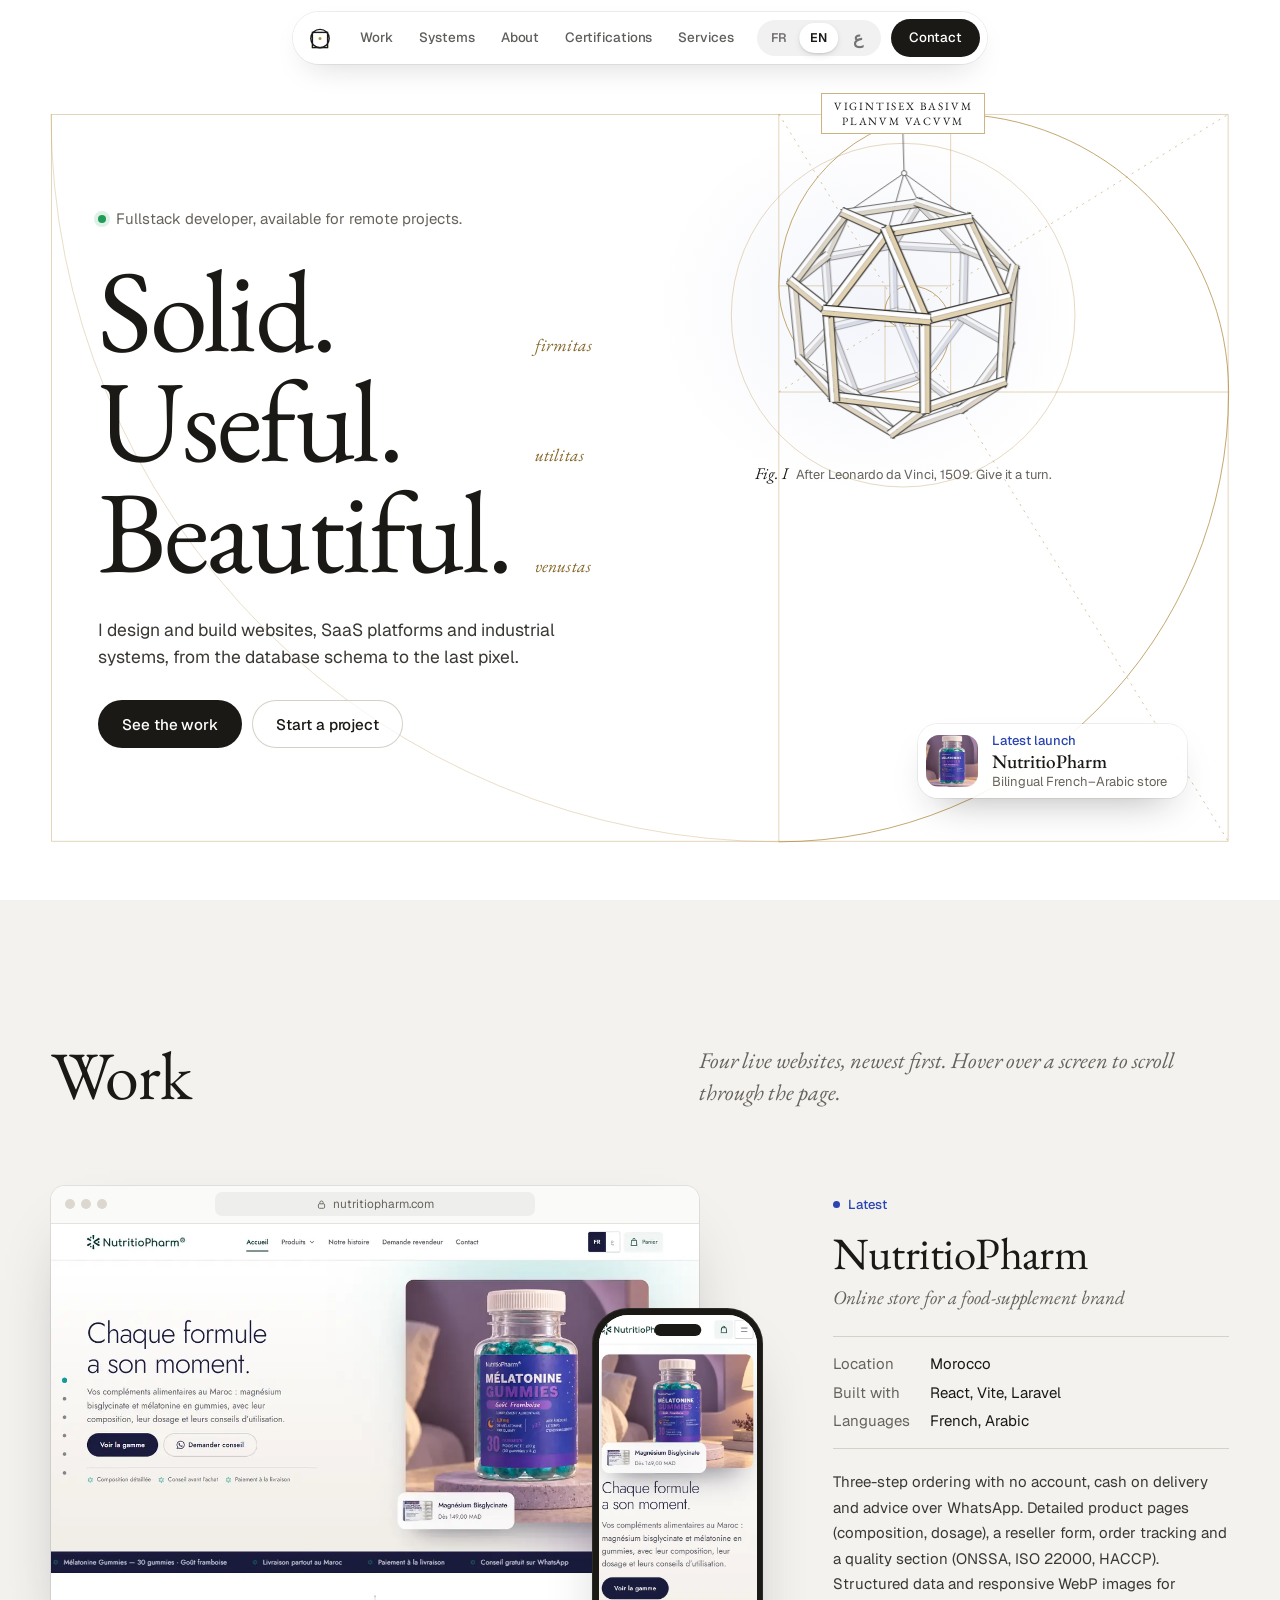
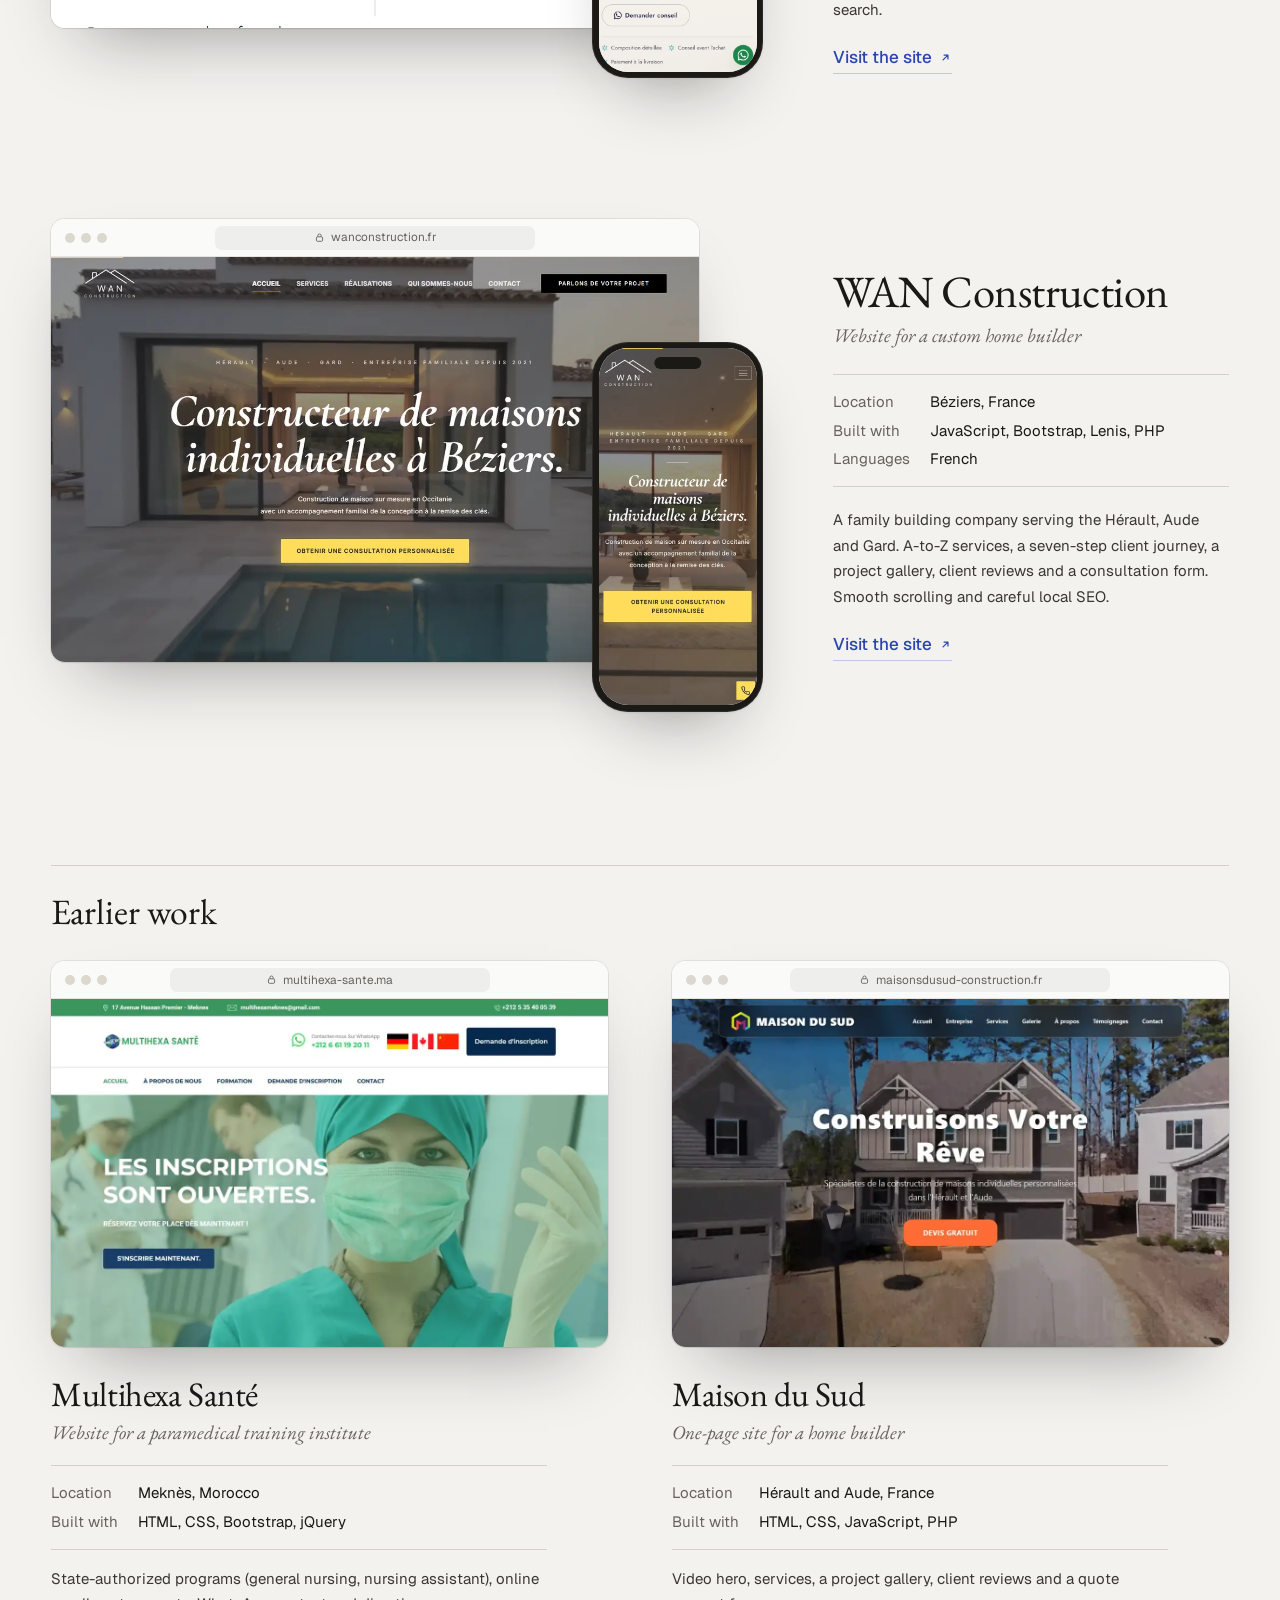
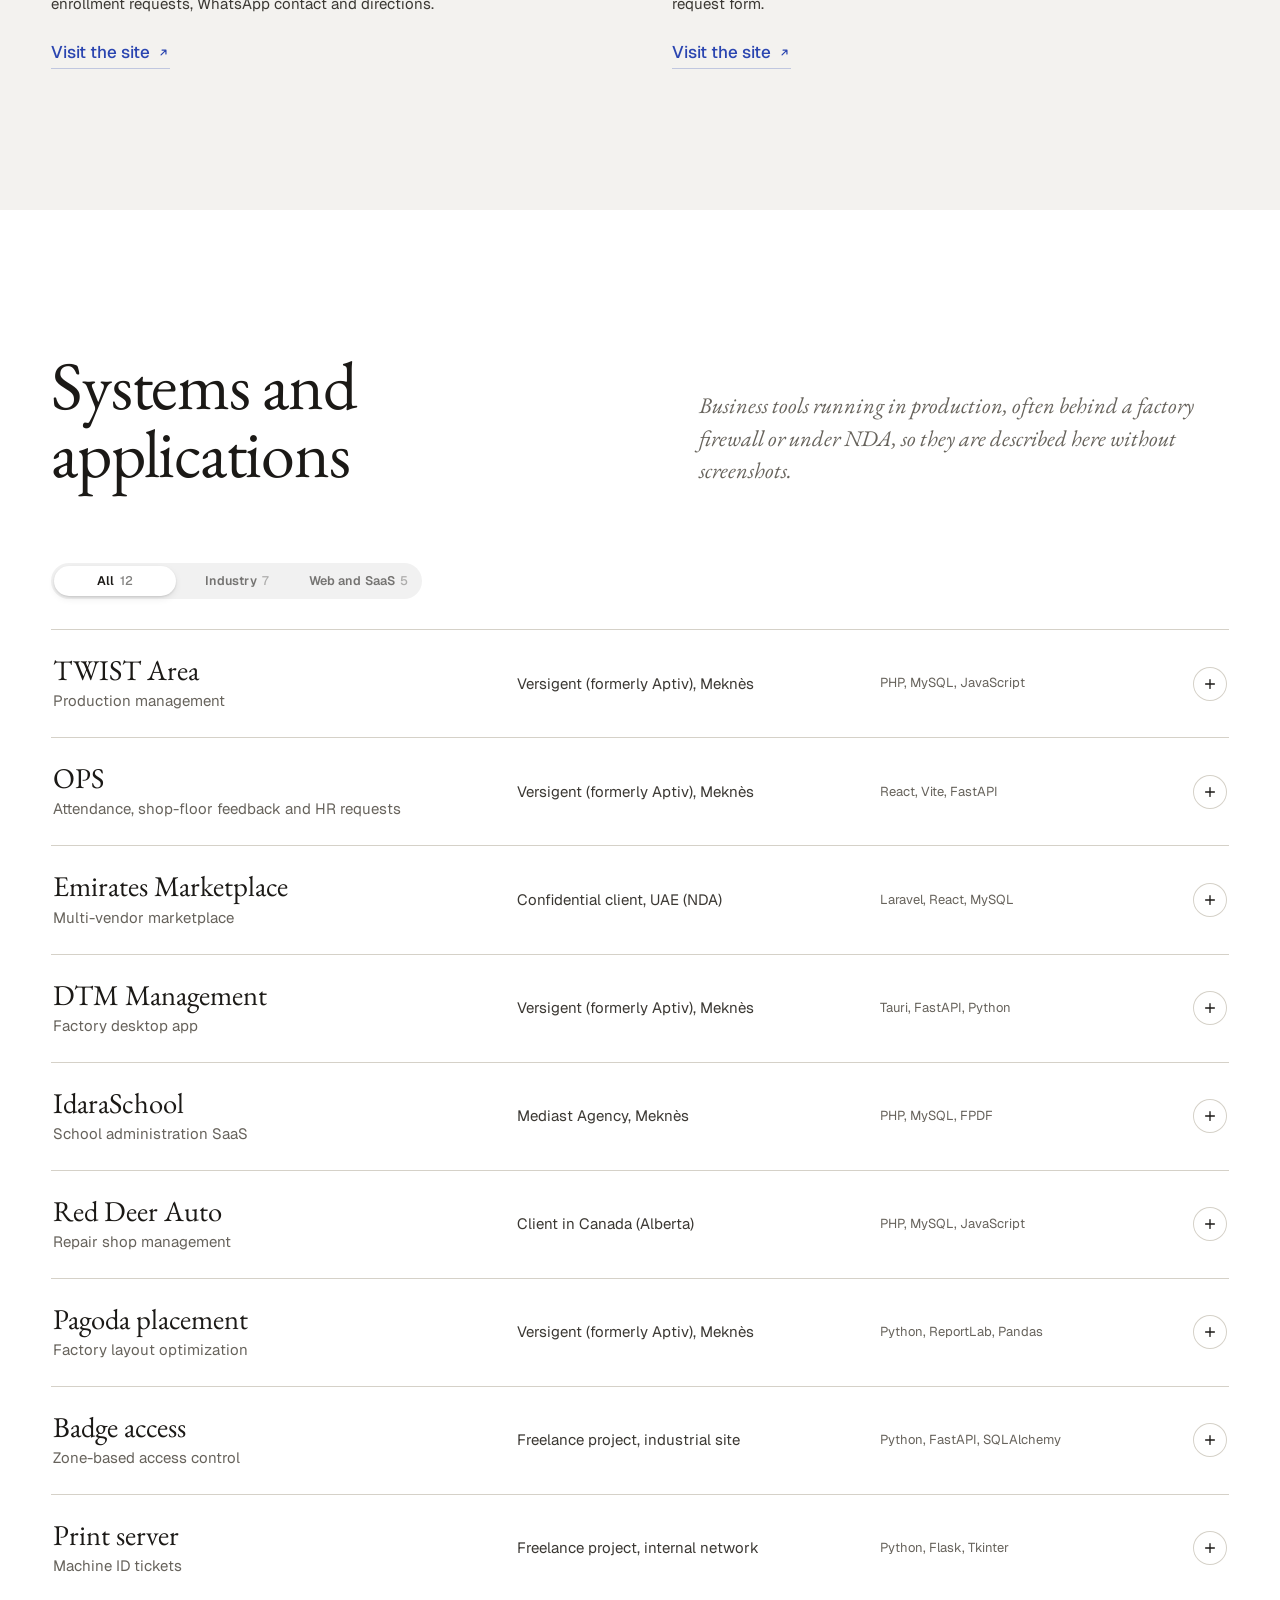
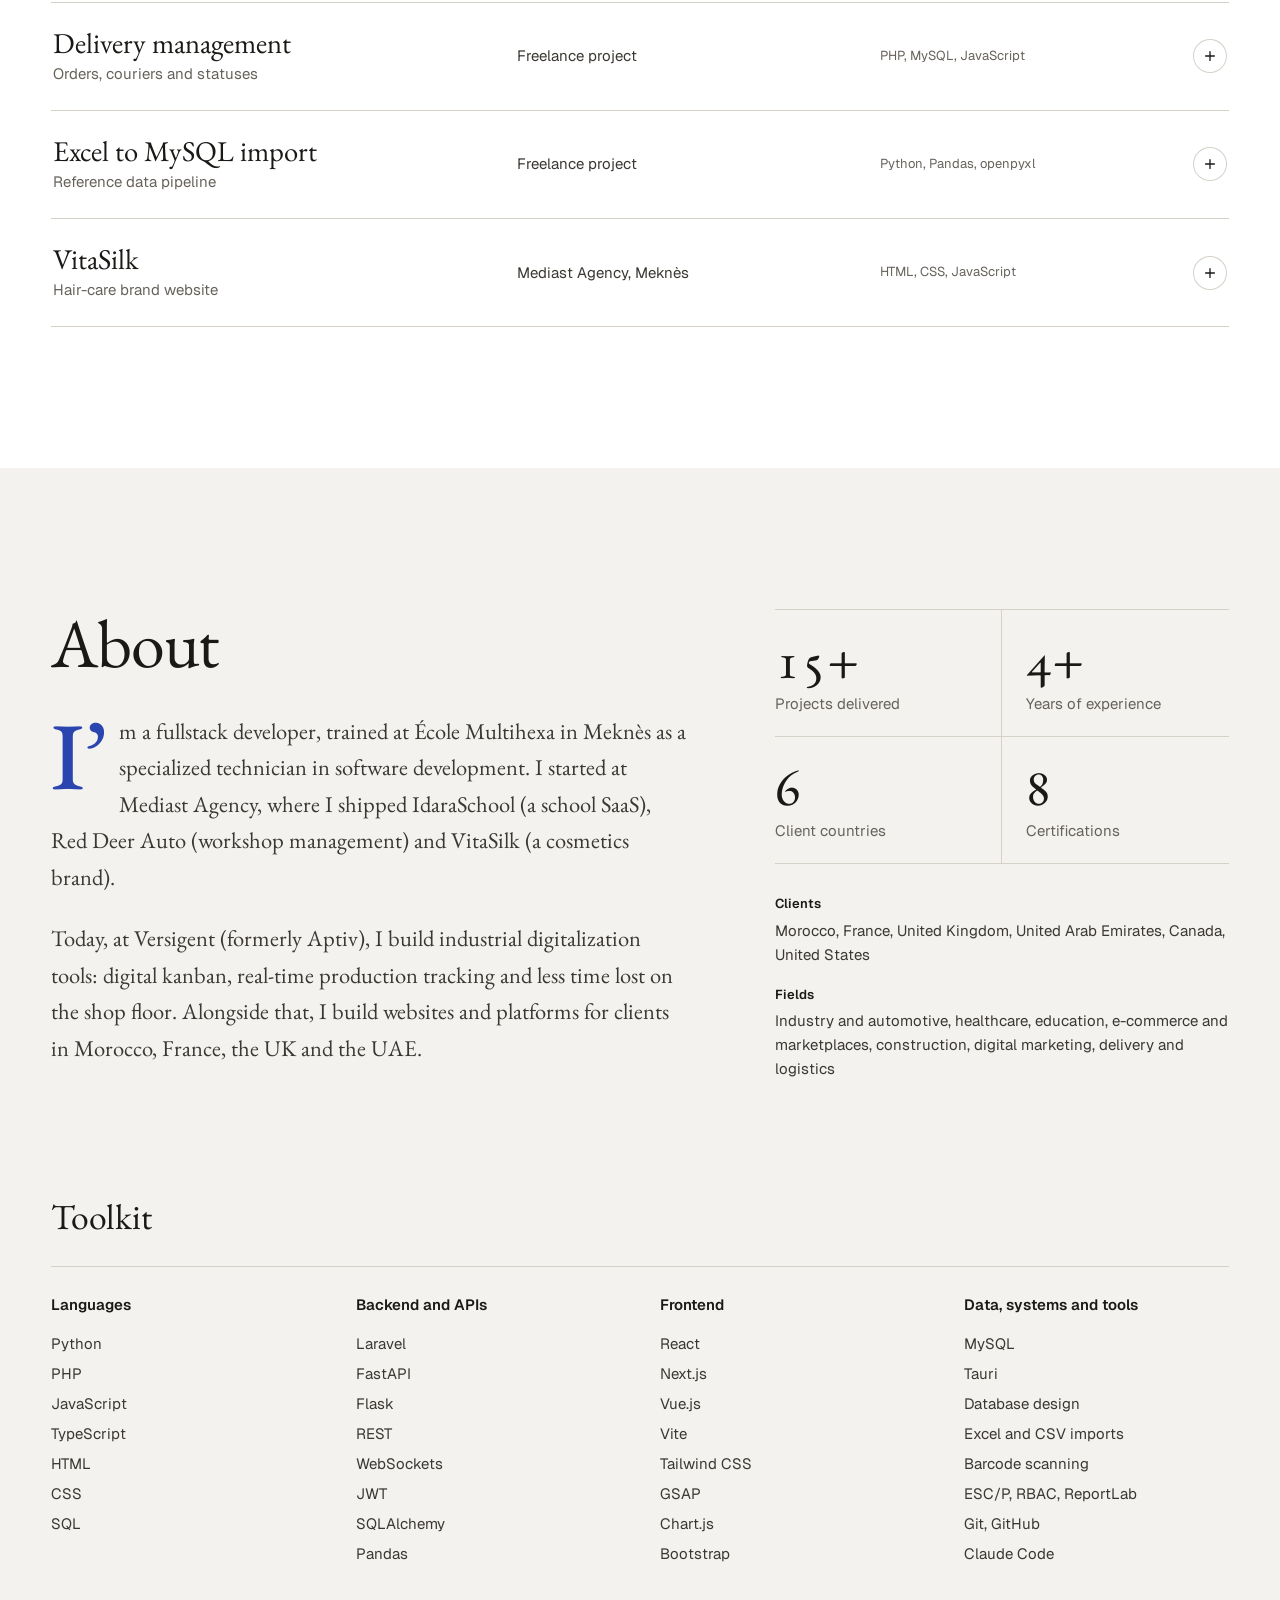
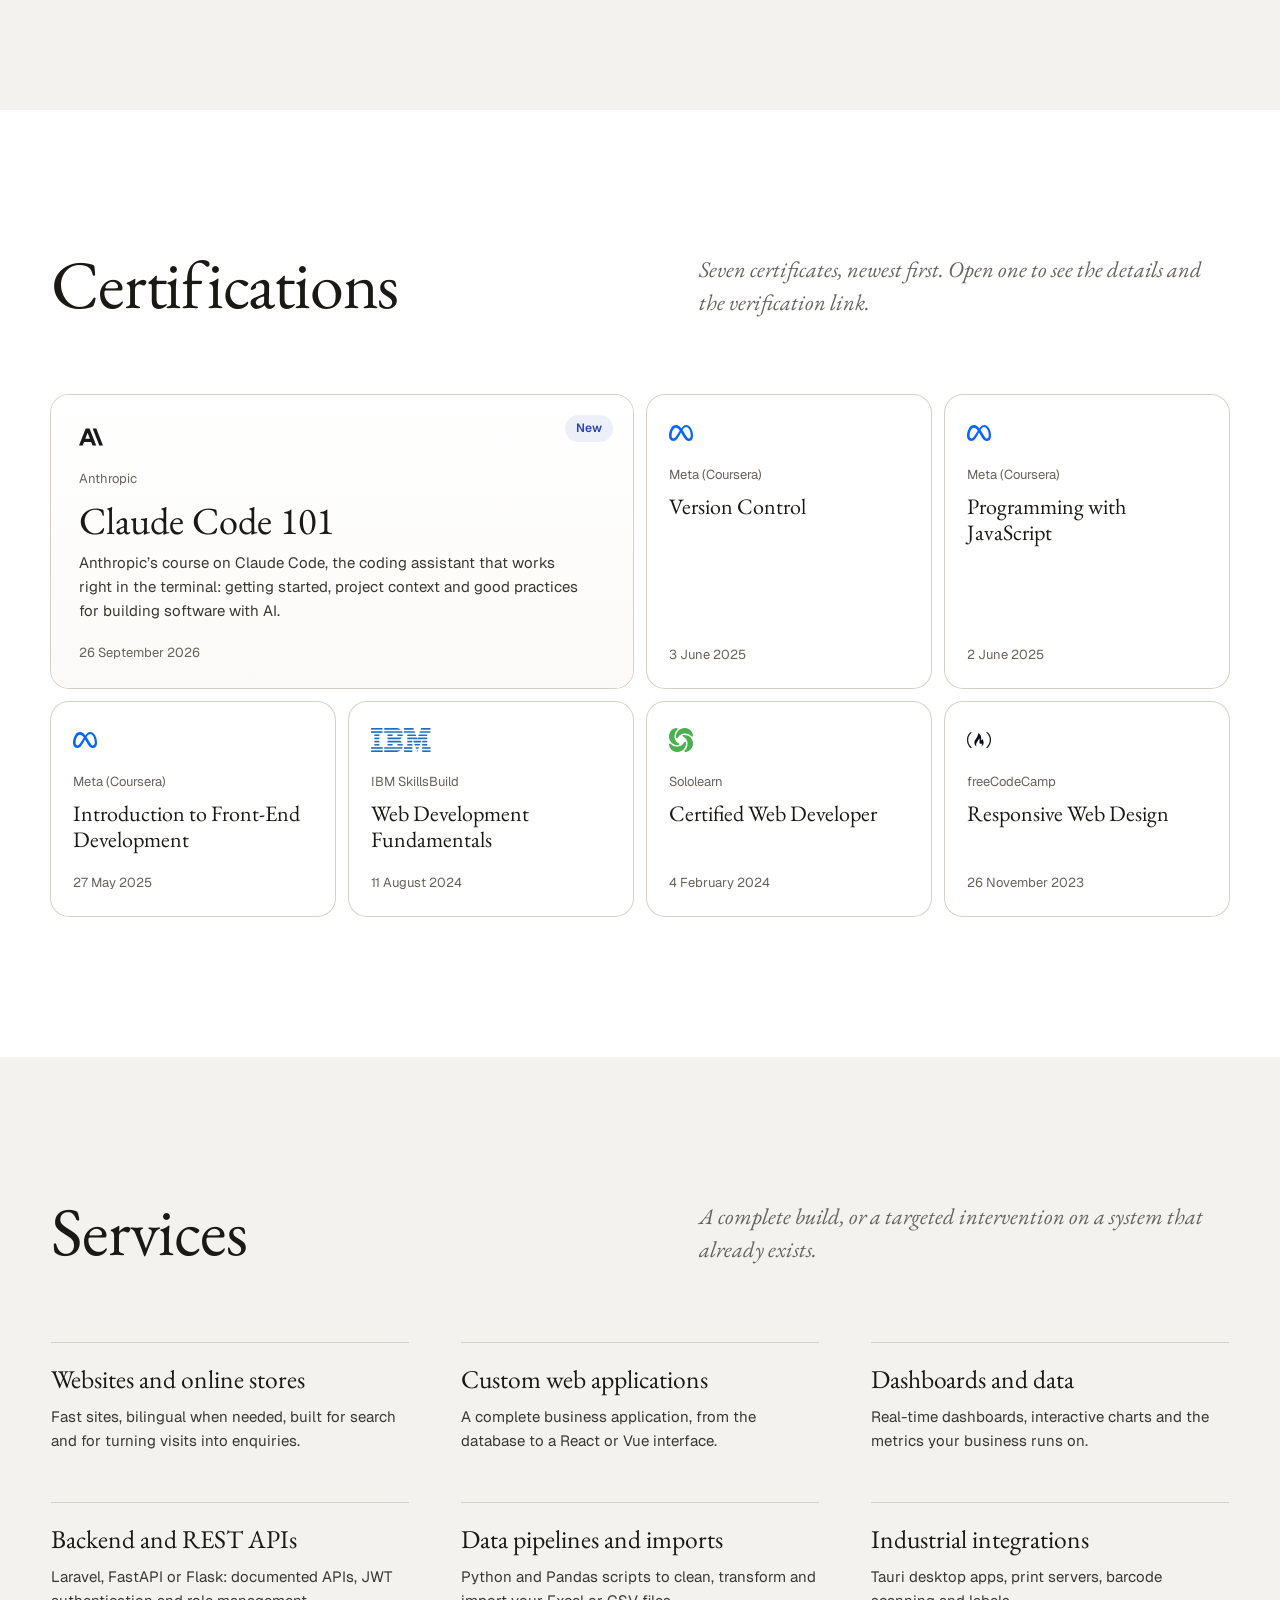
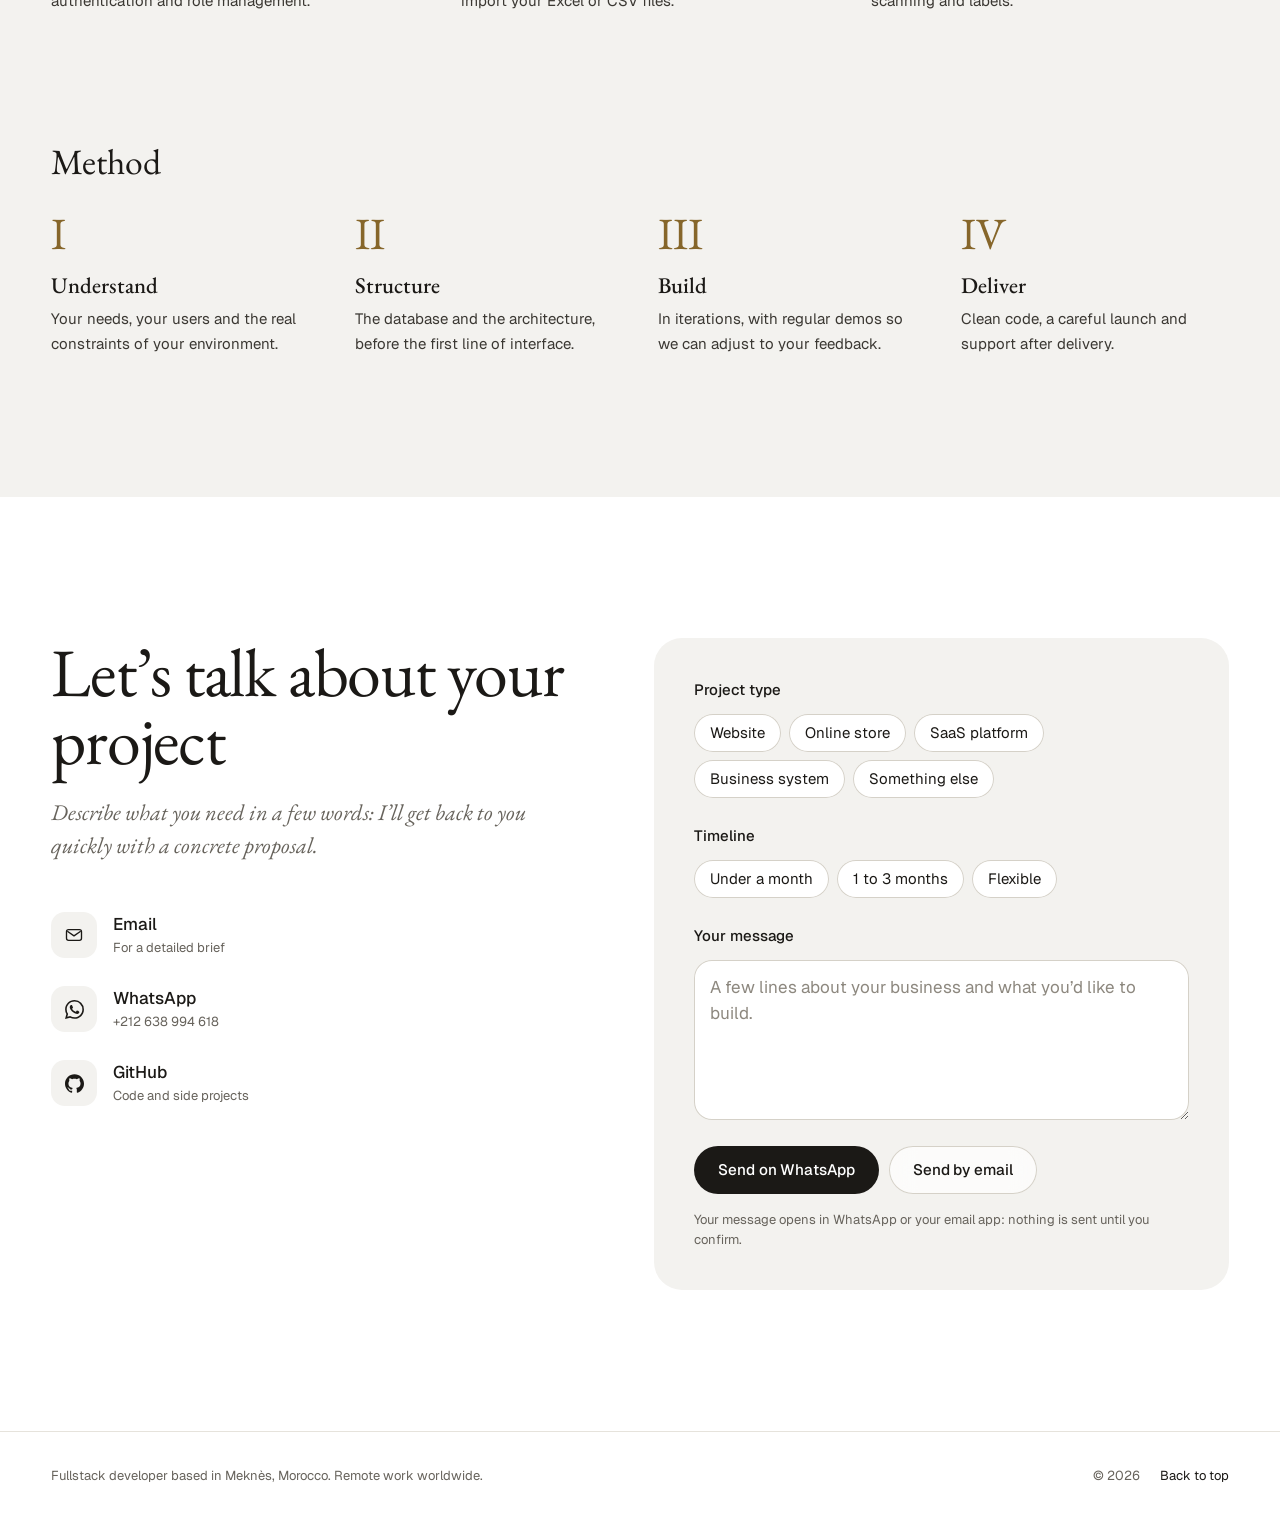
==== commit 8857c050: "Update index.html" ====
--- a/index.html
+++ b/index.html
@@ -185,7 +185,7 @@
             <div class="facts__item"><dt data-i18n="fact_projects">Projets livrés</dt><dd>15+</dd></div>
             <div class="facts__item"><dt data-i18n="fact_years">Années d’expérience</dt><dd>4+</dd></div>
             <div class="facts__item"><dt data-i18n="fact_countries">Pays clients</dt><dd>6</dd></div>
-            <div class="facts__item"><dt data-i18n="fact_certs">Certifications</dt><dd>7</dd></div>
+            <div class="facts__item"><dt data-i18n="fact_certs">Certifications</dt><dd>8</dd></div>
           </dl>
           <dl class="about__meta">
             <dt data-i18n="about_clients_h">Clients</dt>
@@ -225,7 +225,7 @@
     <div class="wrap">
       <header class="section__head">
         <h2 class="section__title" id="certTitle" data-i18n="certs_title">Certifications</h2>
-        <p class="section__arg" data-i18n="certs_arg">Sept certificats, du plus récent au plus ancien.</p>
+        <p class="section__arg" data-i18n="certs_arg">Huit certificats, du plus récent au plus ancien.</p>
       </header>
       <ul class="certs" id="certs"></ul>
     </div>
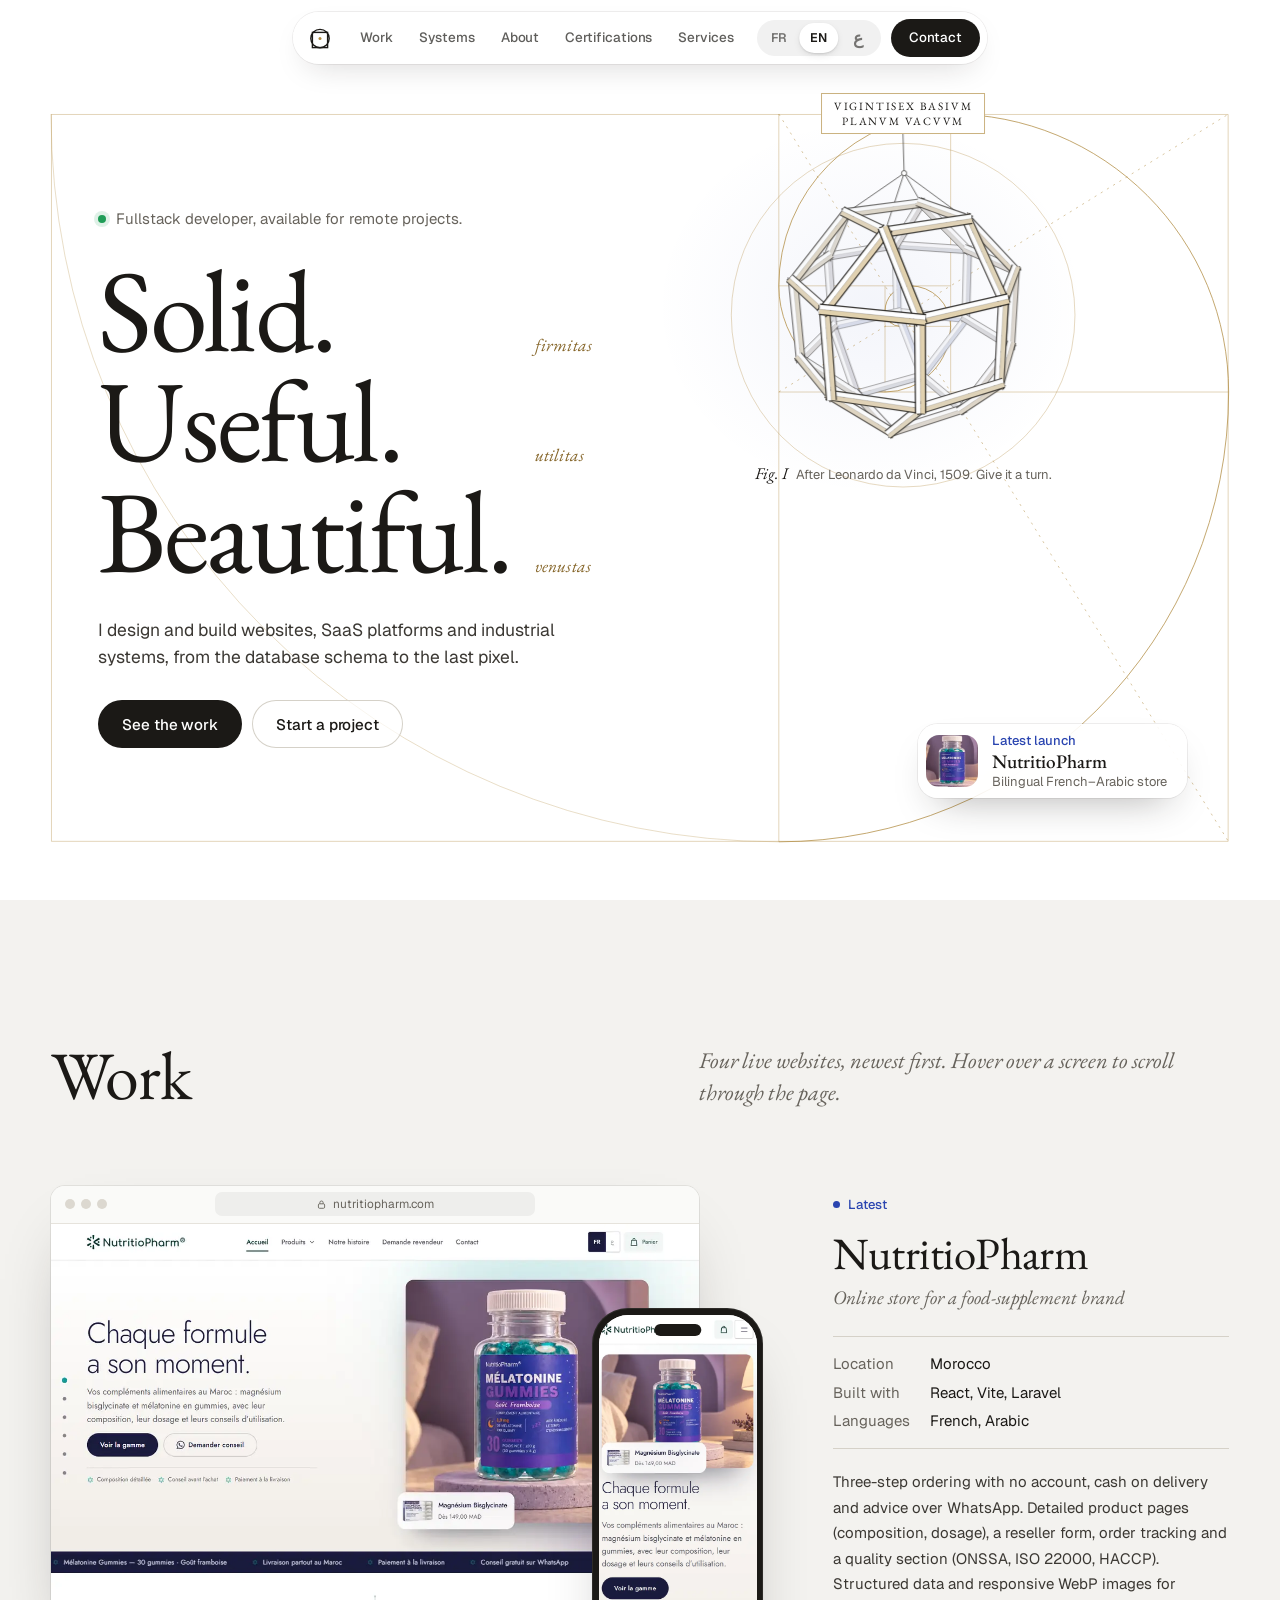
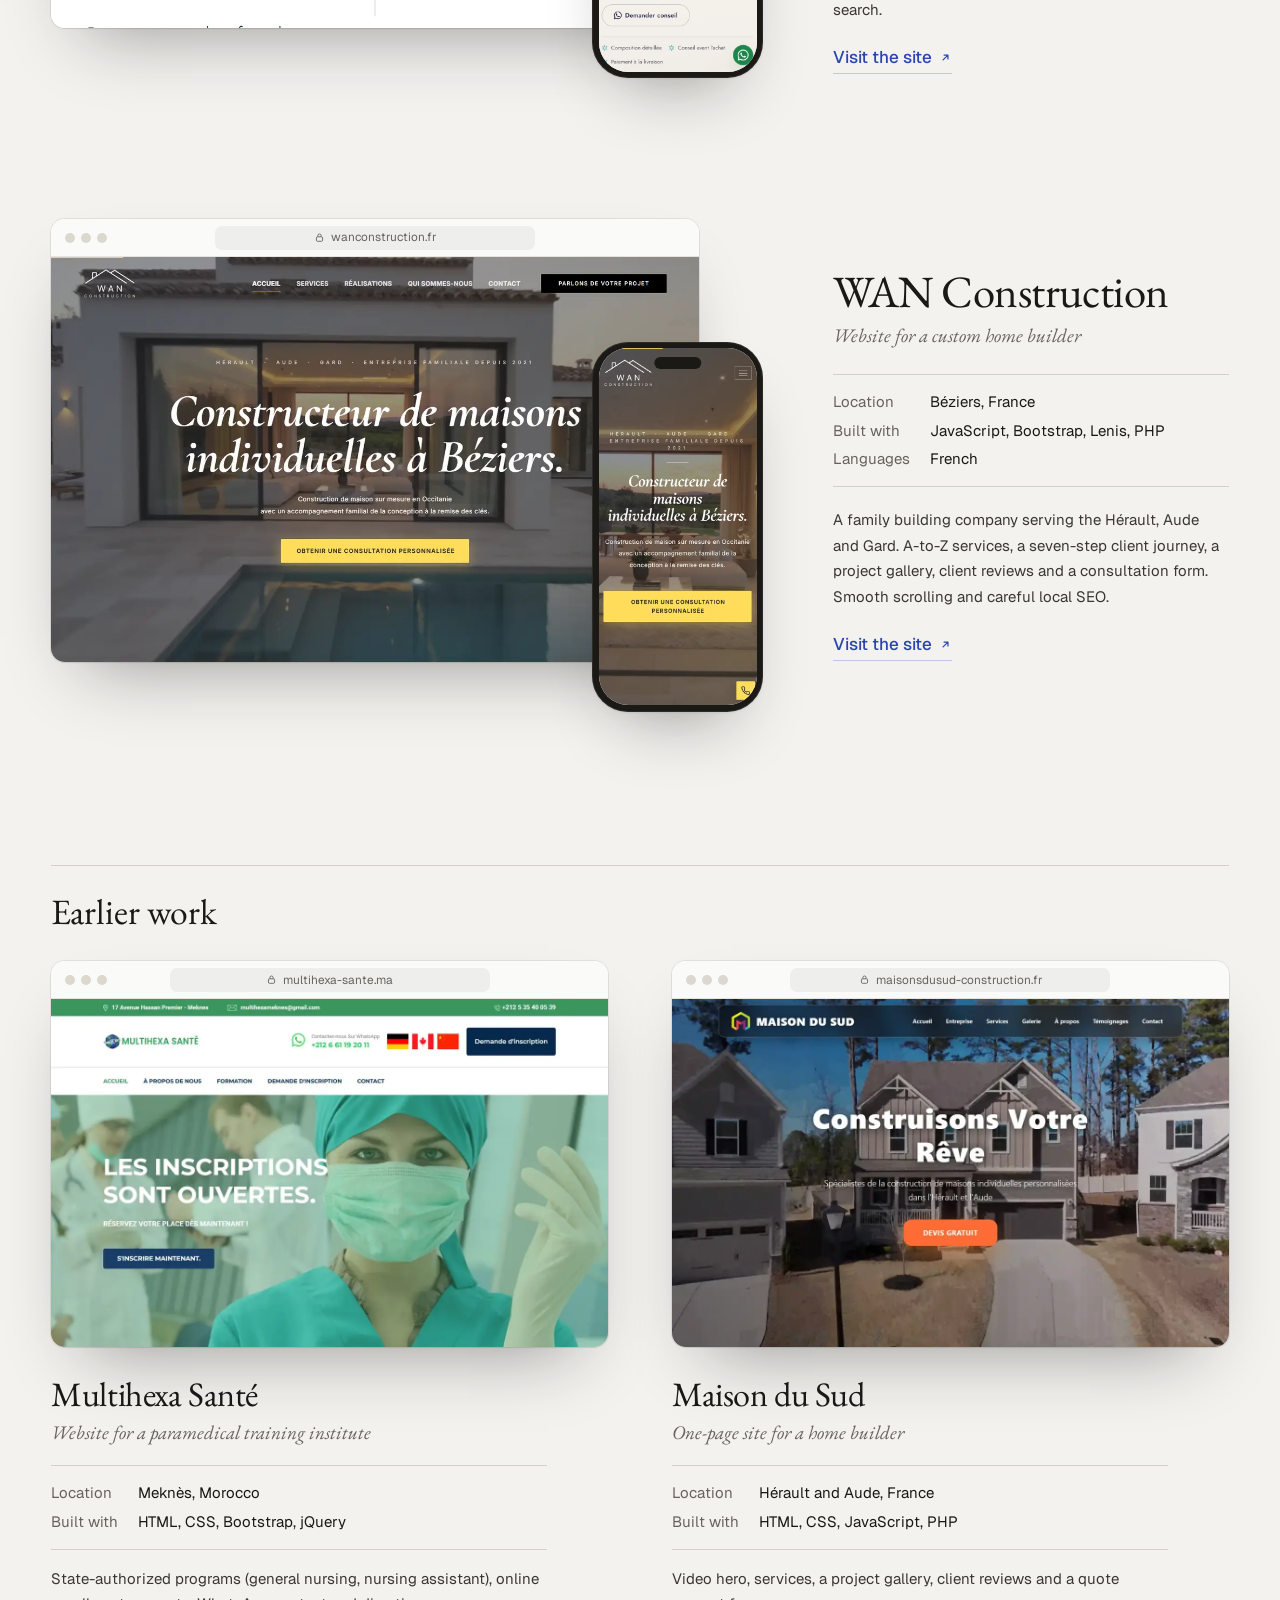
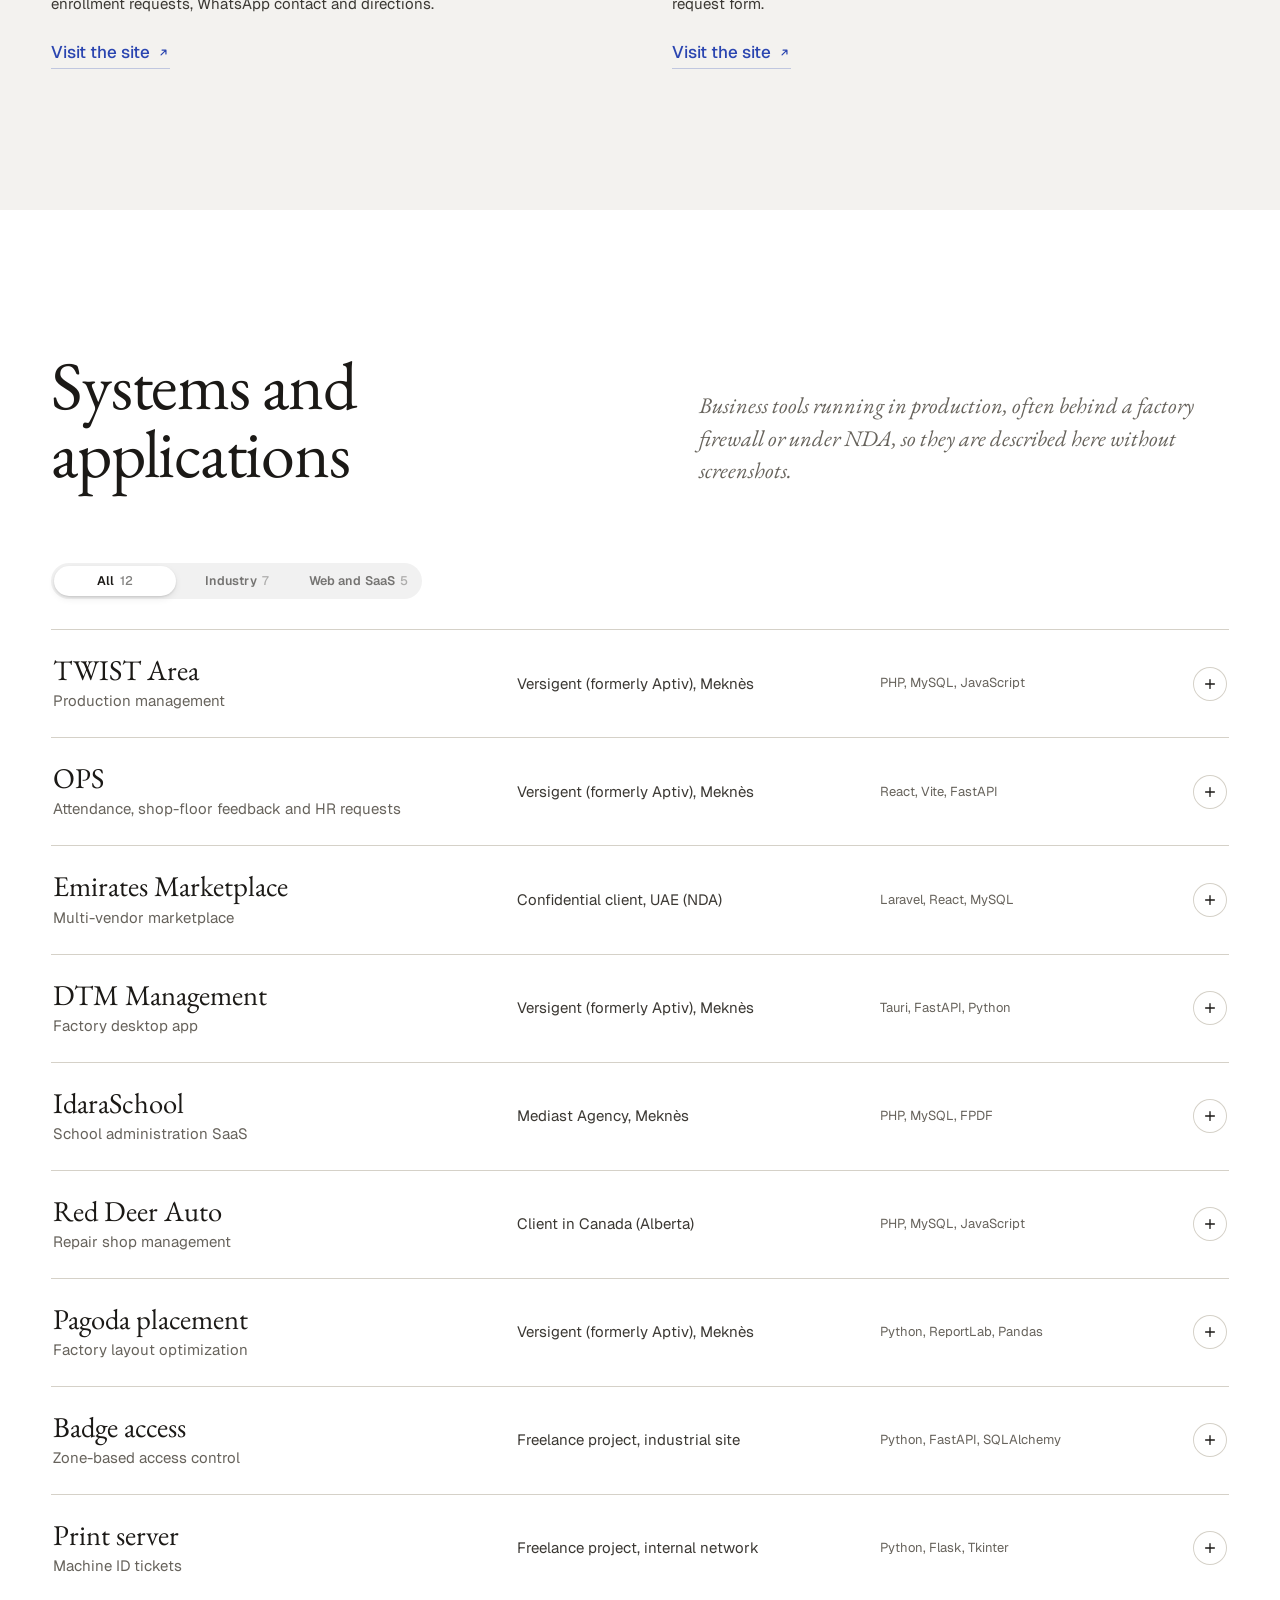
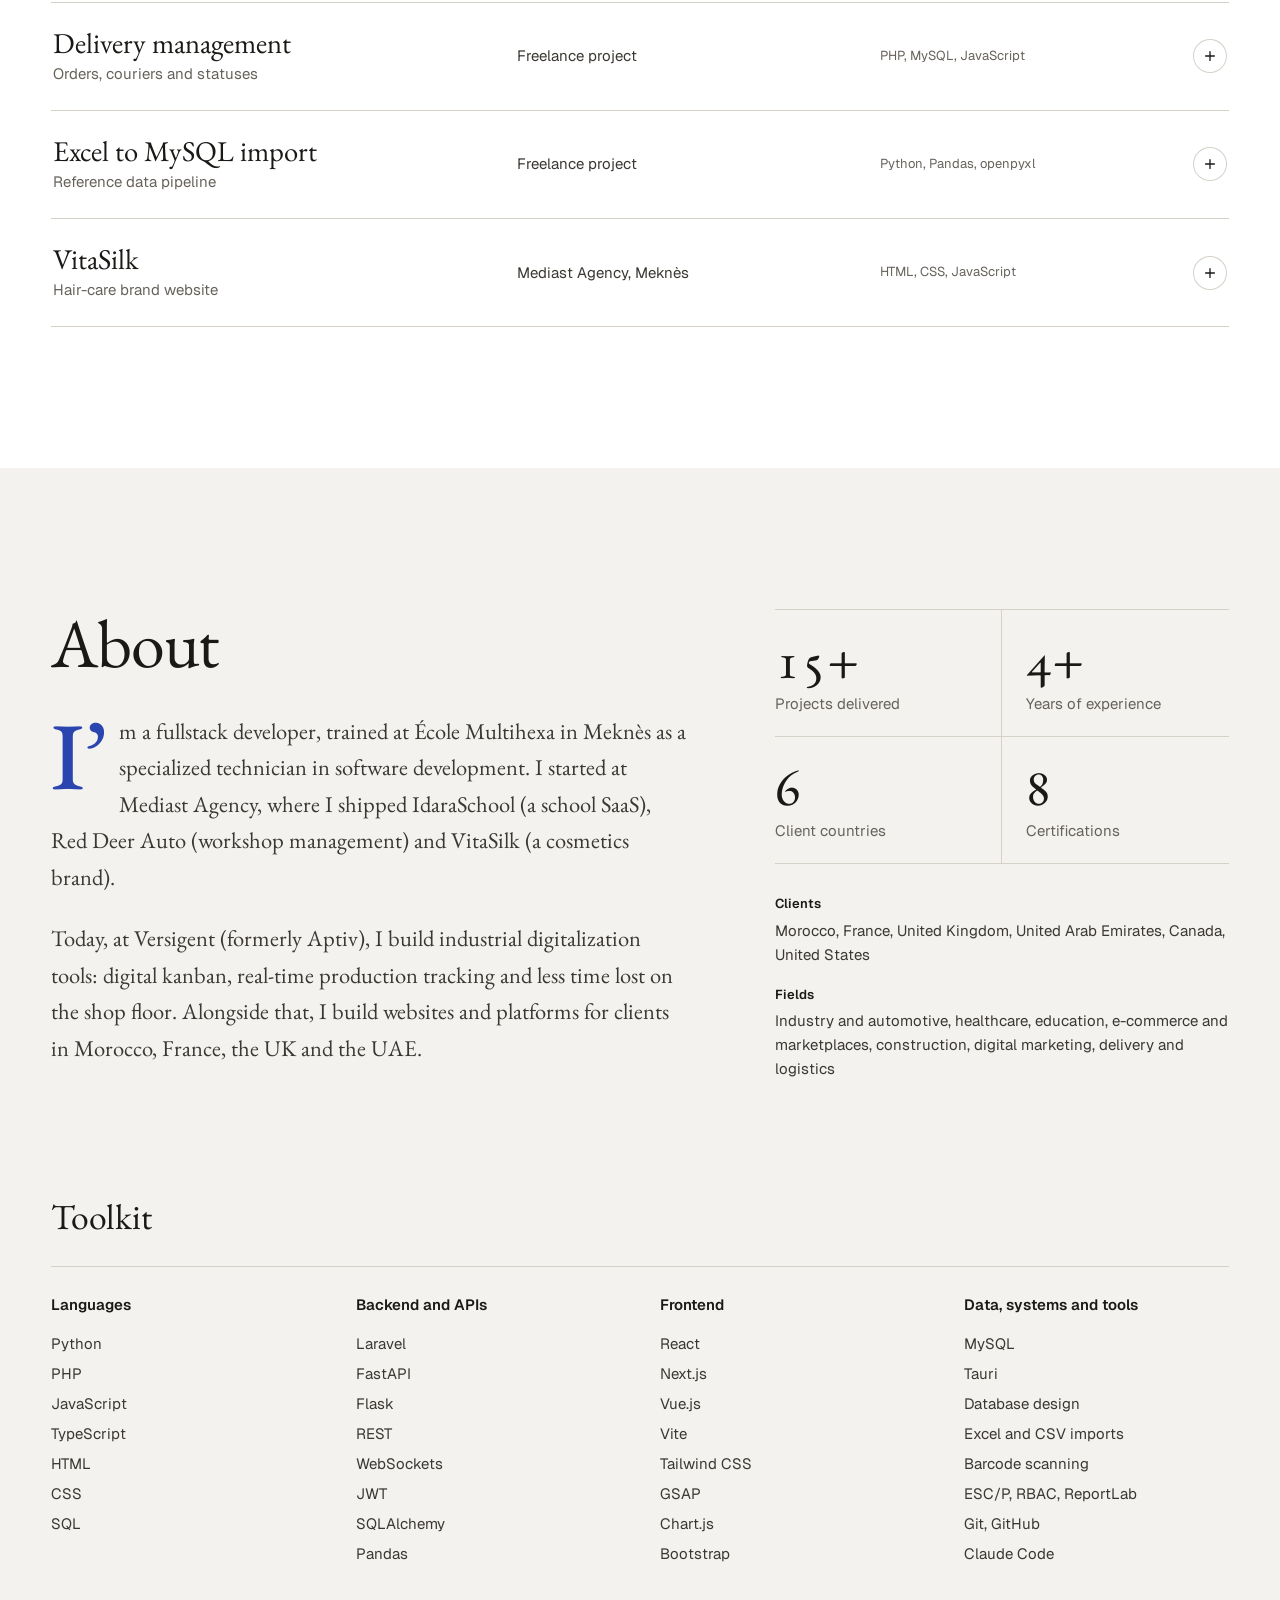
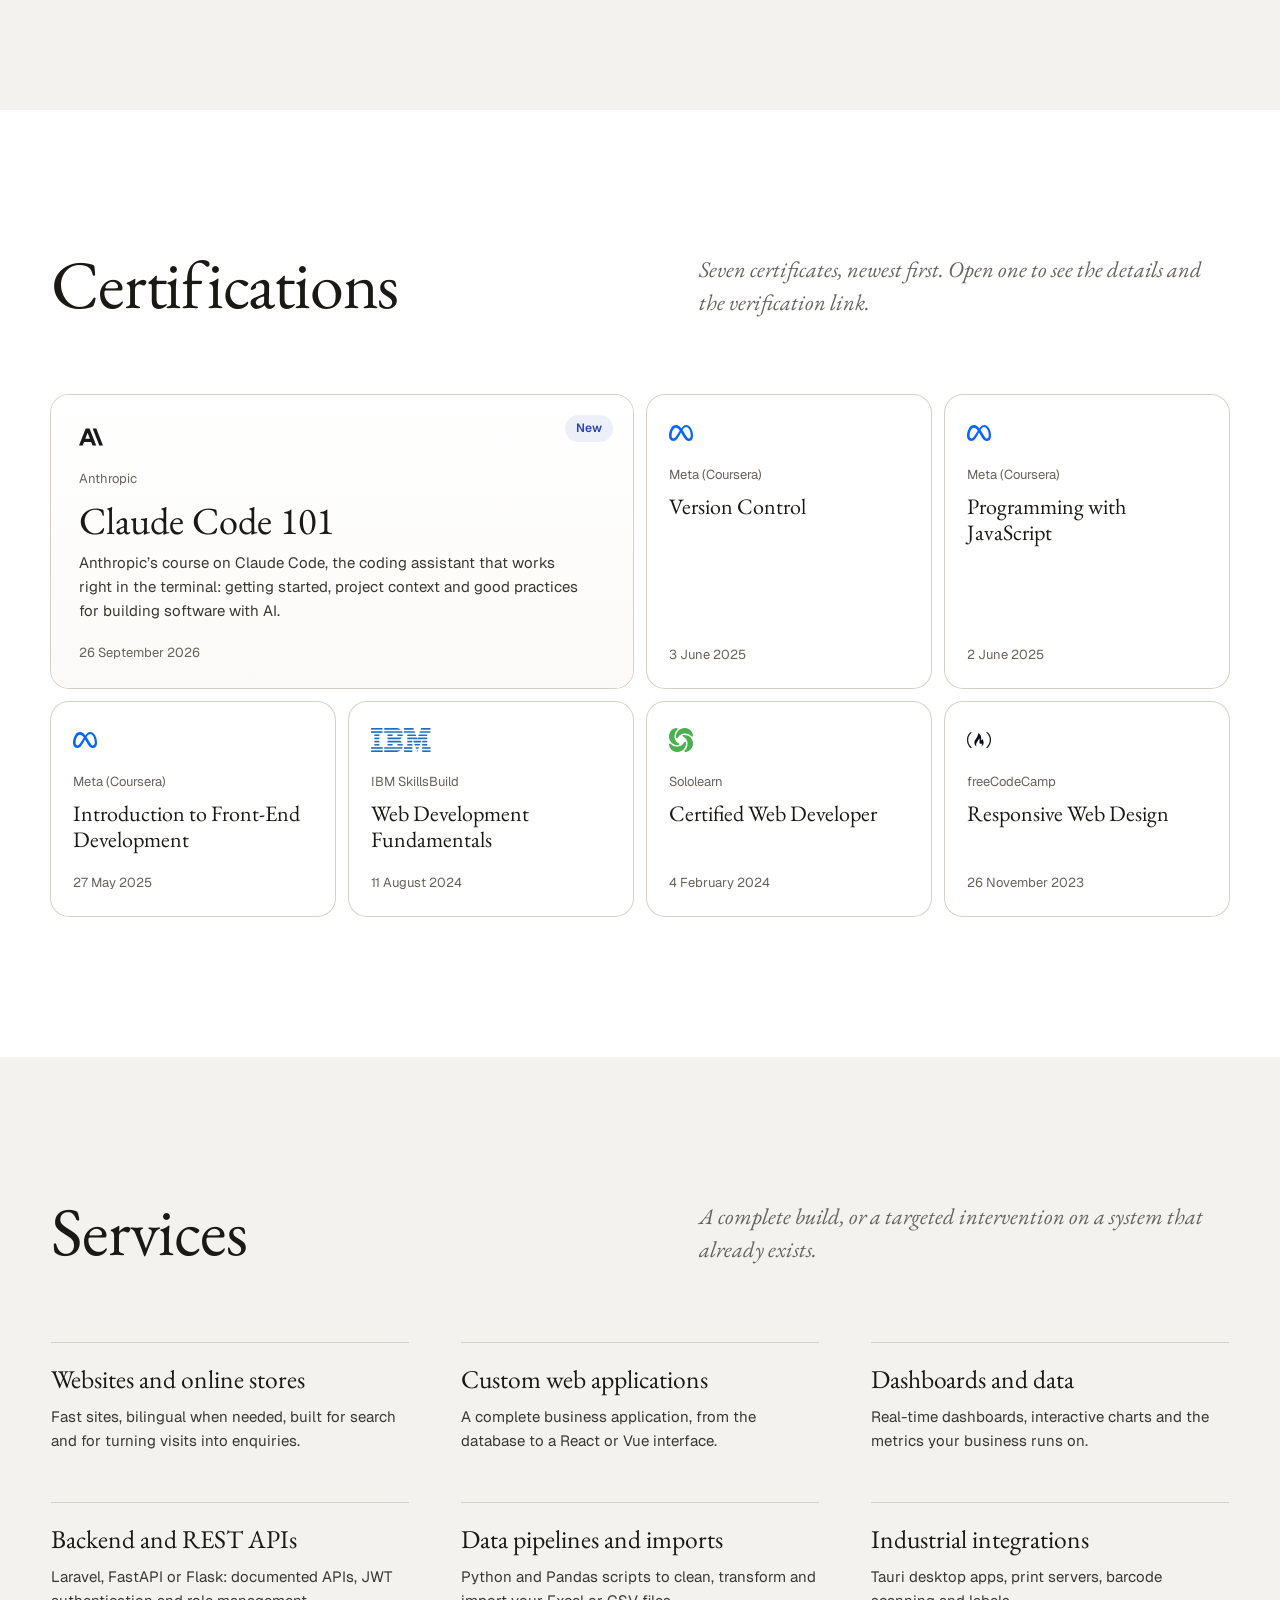
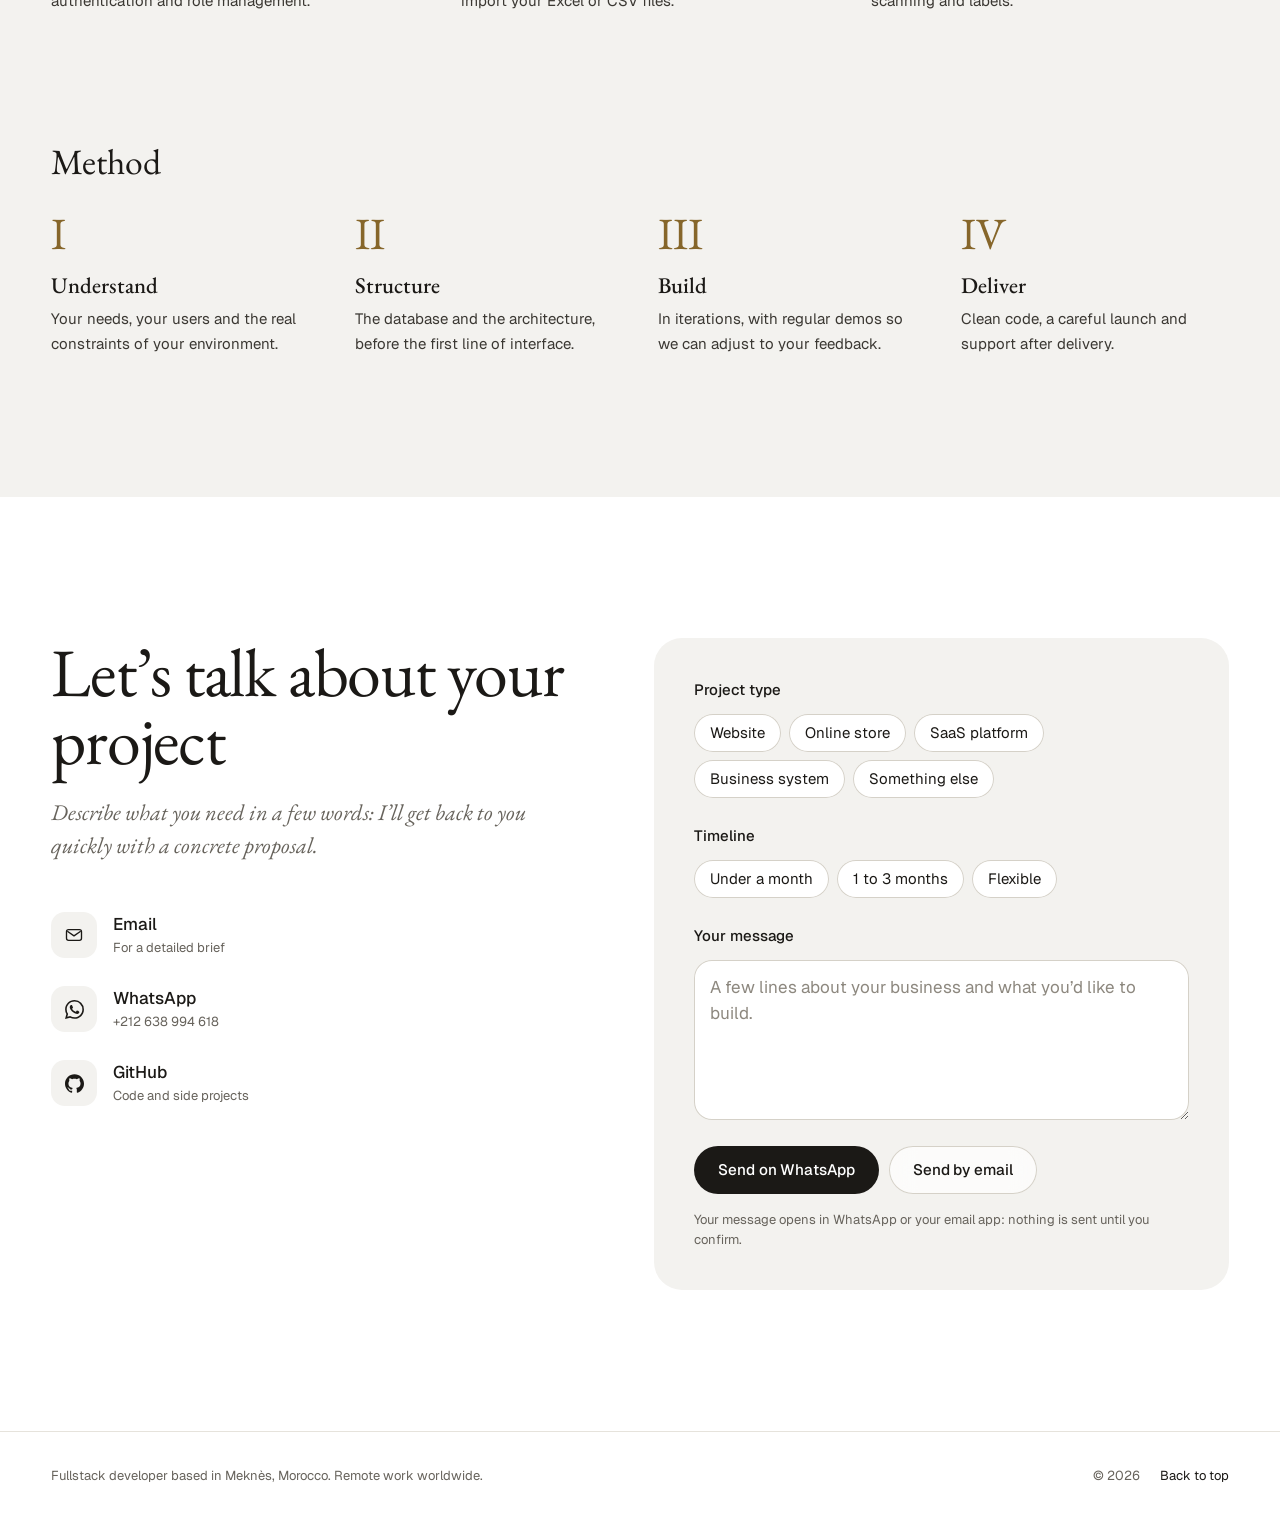
==== commit 25e5f429: "Install and configure Vercel Web Analytics ## Vercel Web Analytics Installation  Successfully instal" ====
--- a/index.html
+++ b/index.html
@@ -46,6 +46,10 @@
 <script src="assets/js/i18n.js" defer></script>
 <script src="assets/js/codex.js" defer></script>
 <script src="assets/js/main.js" defer></script>
+<script>
+  window.va = window.va || function () { (window.vaq = window.vaq || []).push(arguments); };
+</script>
+<script defer src="/_vercel/insights/script.js"></script>
 </head>
 <body>
 <a class="skip" href="#work" data-i18n="skip">Aller au contenu</a>
